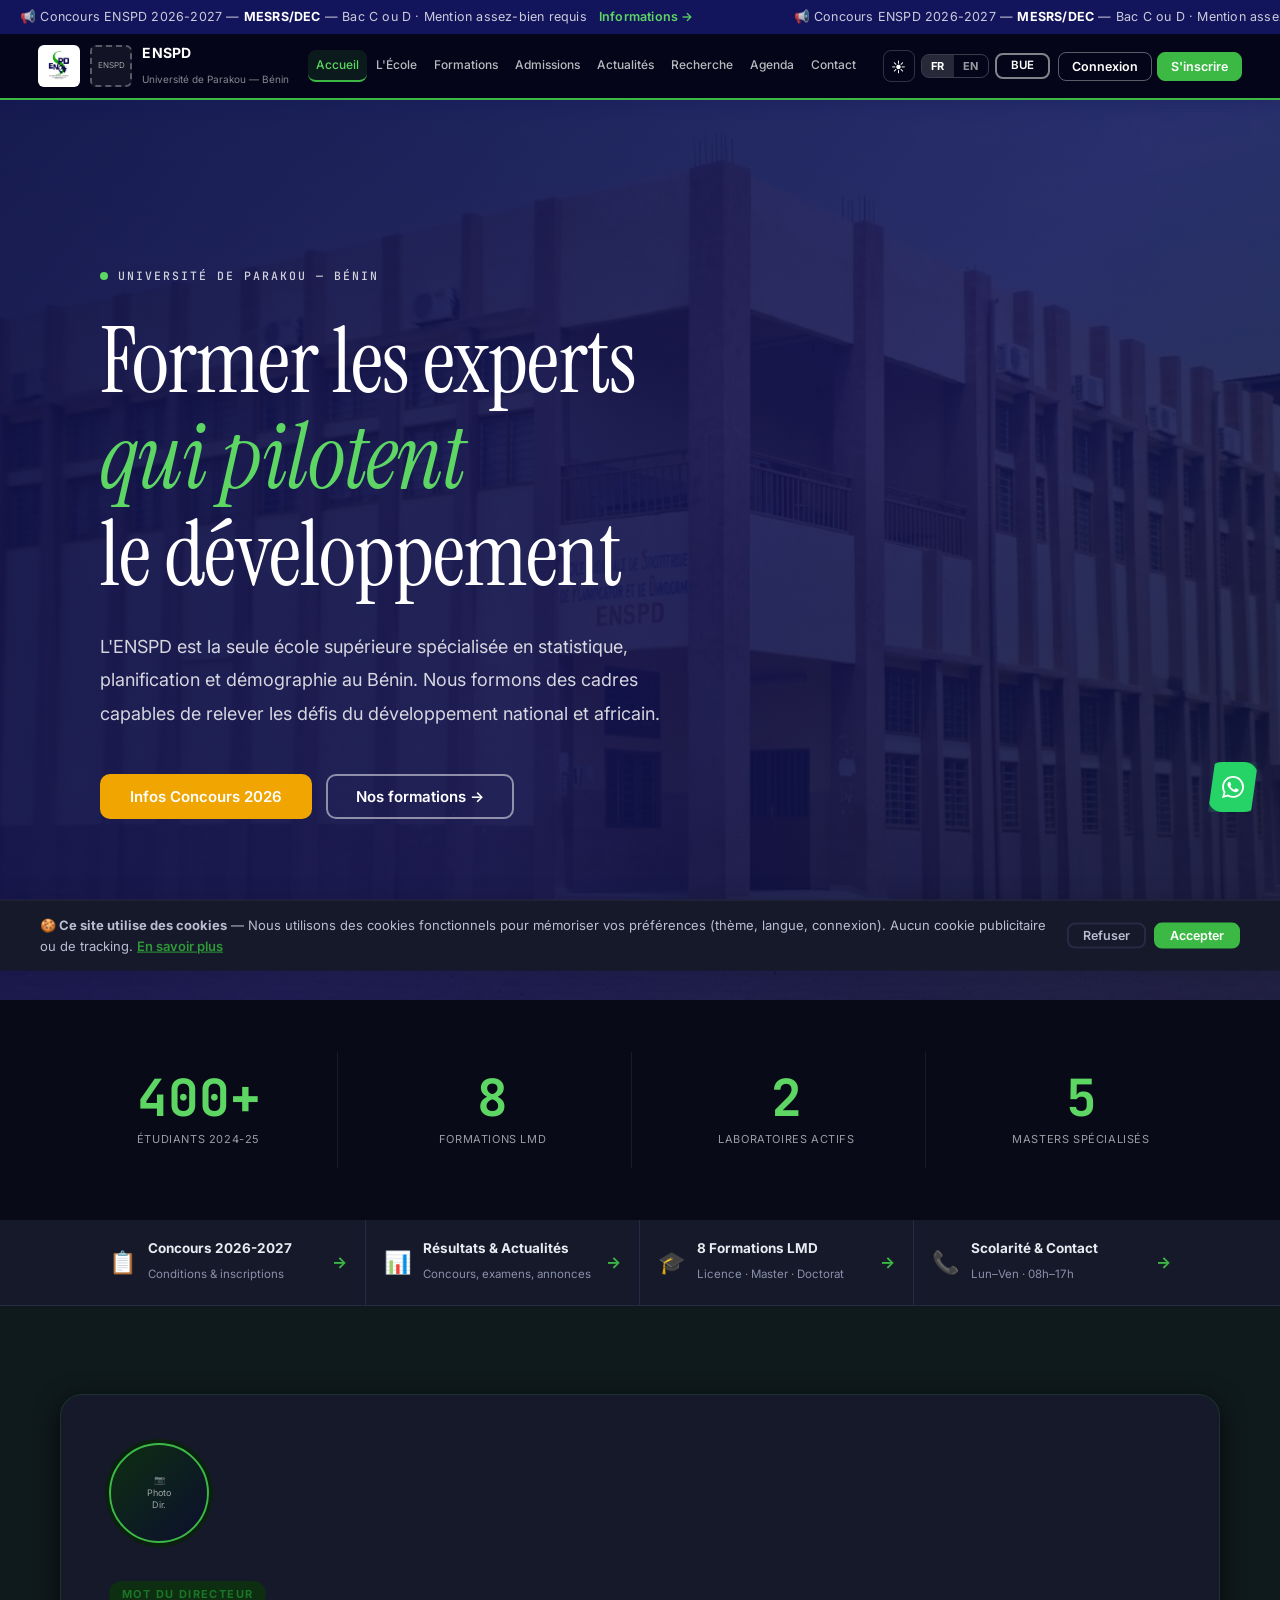
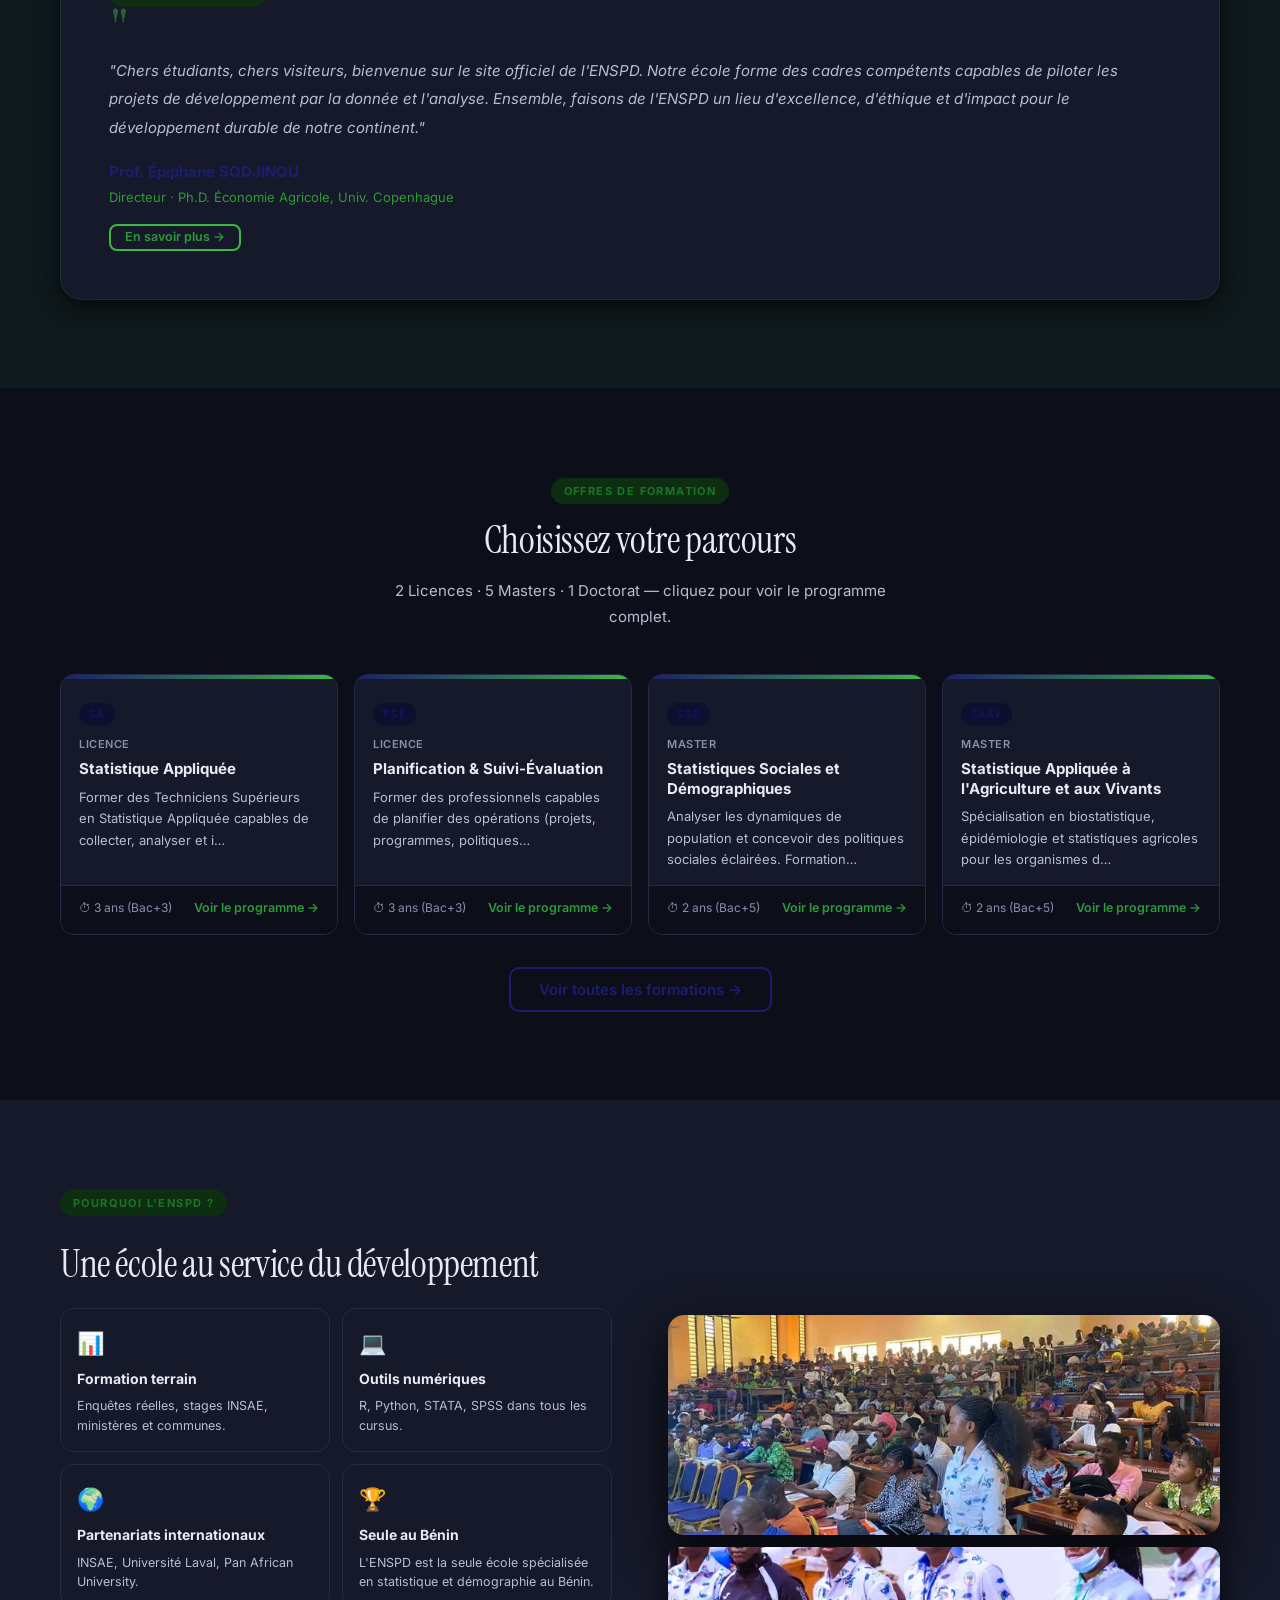
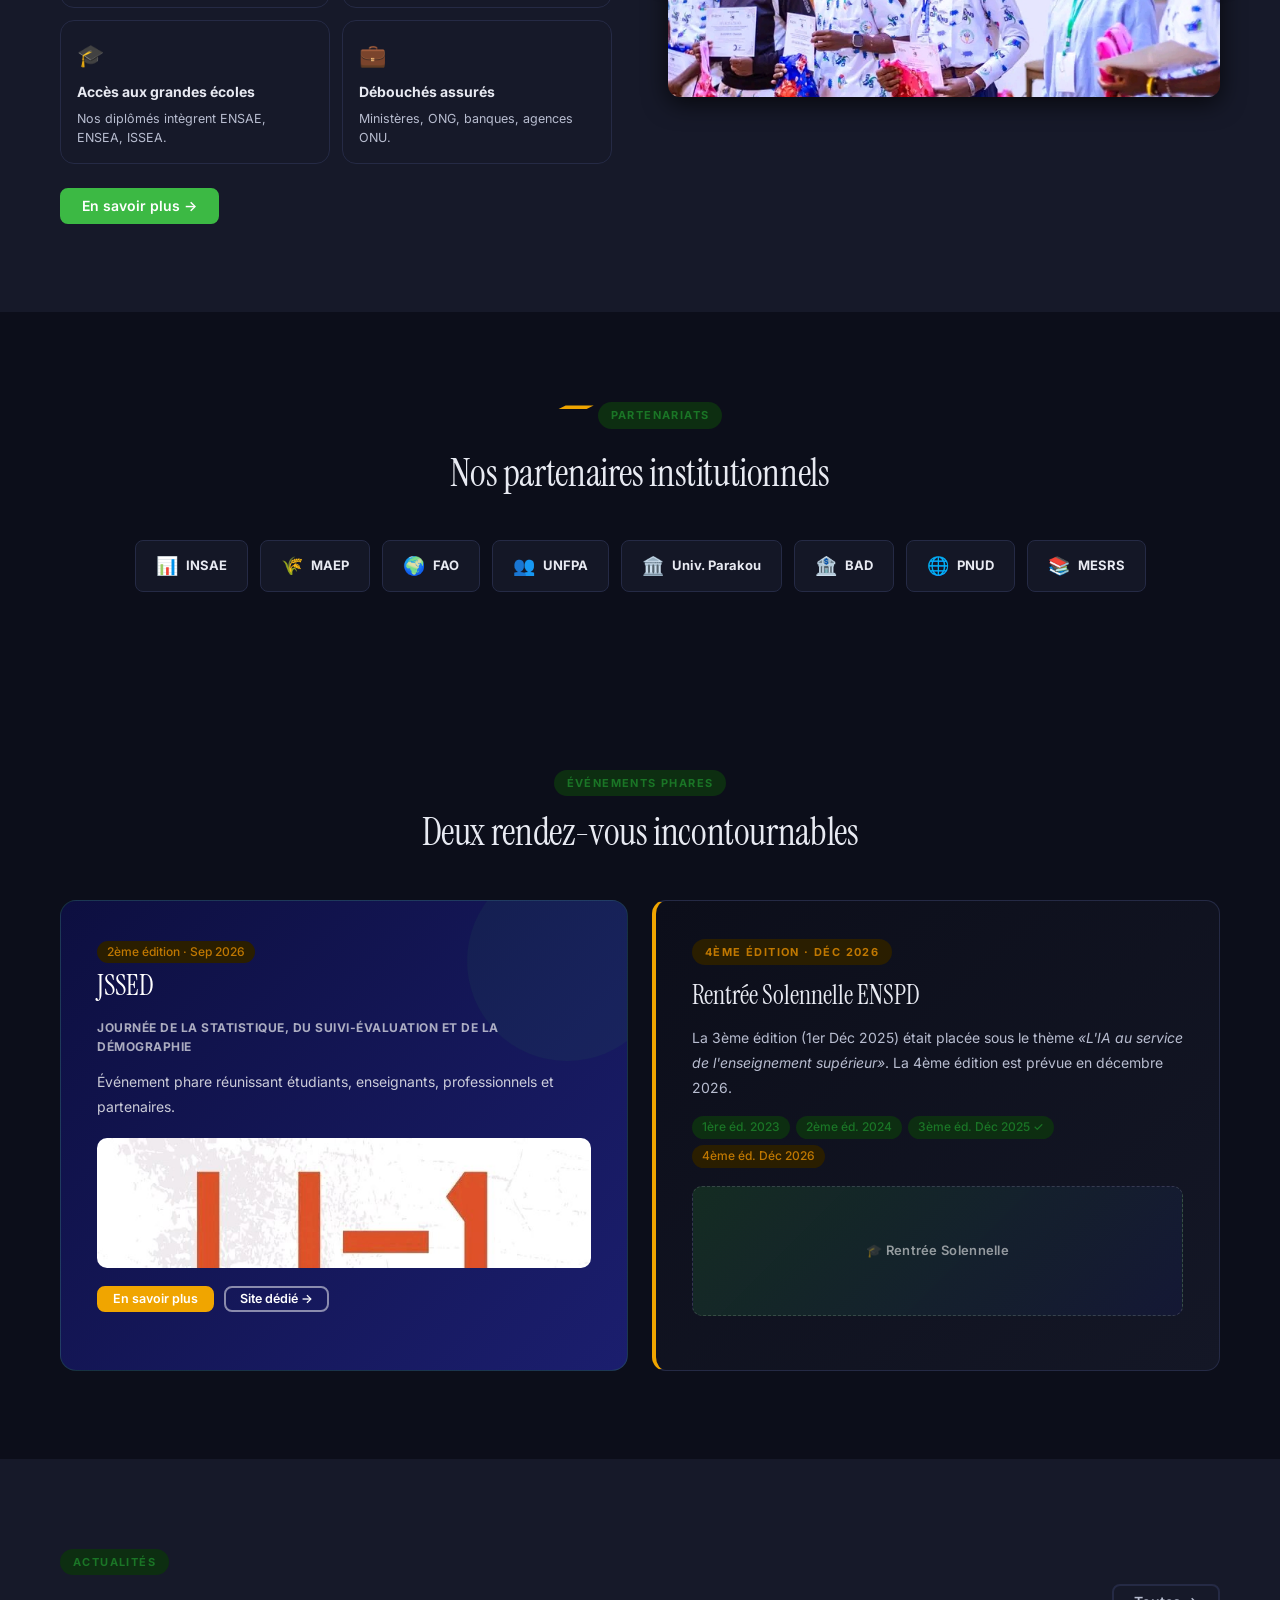
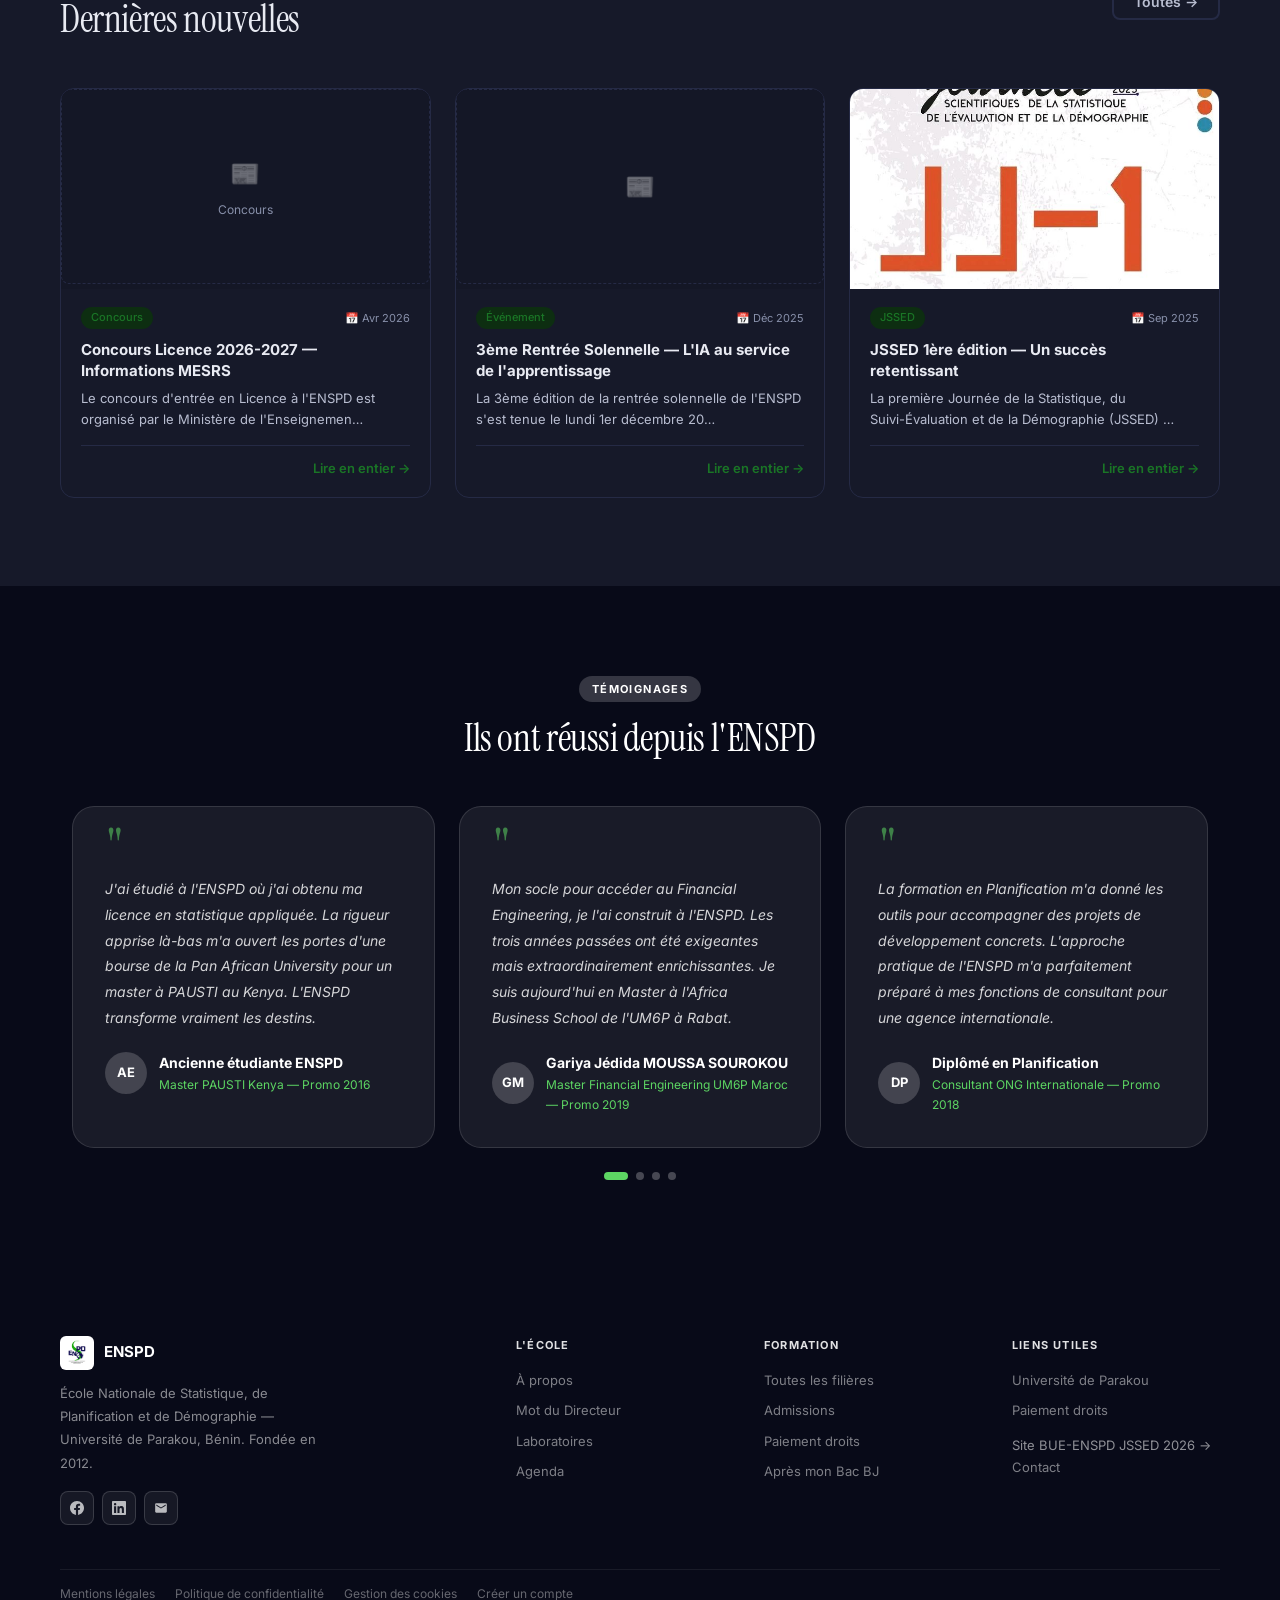
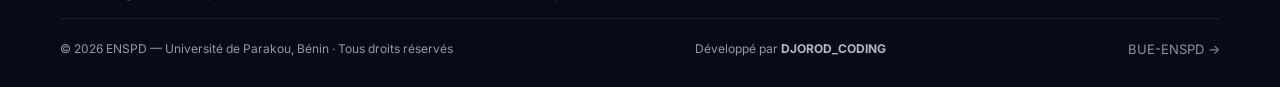
==== index.html @ af39e99d "Initial commit" ====
<!DOCTYPE html>
<html lang="fr" data-theme="dark">
<head>
<meta charset="UTF-8">
<meta name="viewport" content="width=device-width,initial-scale=1.0">
<title>ENSPD — École Nationale de Statistique, de Planification et de Démographie | Université de Parakou</title>
<meta name="description" content="Site officiel de l'ENSPD — Formation en Statistique, Planification et Démographie. Licences, Masters, Doctorat LMD. Université de Parakou, Bénin.">
<meta name="robots" content="index,follow">
<meta name="theme-color" content="#0C0E1A">
<meta name="author" content="ENSPD — Université de Parakou">
<meta name="keywords" content="ENSPD, statistique, planification, démographie, Bénin, Université de Parakou, LMD, concours, master, licence">
<!-- Open Graph -->
<meta property="og:type" content="website">
<meta property="og:site_name" content="ENSPD">
<meta property="og:title" content="ENSPD — École Nationale de Statistique, de Planification et de Démographie">
<meta property="og:description" content="Formations en Statistique, Planification et Démographie. Licences, Masters, Doctorat LMD. Université de Parakou, Bénin.">
<meta property="og:image" content="assets/campus/batimentENSPD.jpeg">
<meta property="og:locale" content="fr_BJ">
<!-- Twitter Card -->
<meta name="twitter:card" content="summary_large_image">
<meta name="twitter:title" content="ENSPD — Université de Parakou">
<meta name="twitter:description" content="École Nationale de Statistique, de Planification et de Démographie. Bénin.">
<meta name="twitter:image" content="assets/campus/batimentENSPD.jpeg">
<!-- Performance: preconnect fonts before stylesheet -->
<link rel="preconnect" href="https://fonts.googleapis.com">
<link rel="preconnect" href="https://fonts.gstatic.com" crossorigin>
<link rel="stylesheet" href="shared.css">
<link rel="icon" type="image/jpeg" href="assets/logos/Logo_ENSPD.jpg">
<link rel="apple-touch-icon" href="assets/logos/Logo_ENSPD.jpg">
</head>
<body>

<!-- Skip navigation for keyboard users -->
<a href="#p-accueil" class="skip-link" data-i18n="skip_link">Aller au contenu principal</a>

<!-- ADMIN BAR (affiché si admin connecté) -->
<div id="admin-bar" class="admin-bar"></div>

<!-- TOP BAR -->
<div class="top-bar">
  <div class="top-bar-scroller">
    <div class="top-bar-content">
      <span data-i18n="topbar_txt">📢 Concours ENSPD 2026-2027 — organisé par le <strong>MESRS/DEC</strong> — Bac C ou D requis</span>
      <a href="#" onclick="nav('admissions');return false" data-i18n="topbar_link">Informations →</a>
    </div>
    <div class="top-bar-content" aria-hidden="true">
      <span data-i18n="topbar_txt">📢 Concours ENSPD 2026-2027 organisé par le <strong>MESRS/DEC</strong> — Bac C ou D requis</span>
      <a href="#" onclick="nav('admissions');return false" tabindex="-1" data-i18n="topbar_link">Informations →</a>
    </div>
  </div>
</div>

<!-- ===== NAVBAR ===== -->
<nav class="nav" id="navbar" role="navigation" aria-label="Navigation principale">
  <a class="nav-brand" href="#" onclick="nav('accueil');return false" aria-label="ENSPD — Accueil">
    <img src="assets/logos/Logo_ENSPD.jpg" alt="Logo ENSPD" class="nav-logo"
         width="36" height="36"
         onerror="this.style.display='none';this.nextSibling.style.display='flex'">
    <div class="nav-logo-ph" hidden><span>ENSPD</span></div>
    <div class="nav-brand-txt">
      <strong>ENSPD</strong>
      <small data-i18n="nav_univ">Université de Parakou — Bénin</small>
    </div>
  </a>

  <div class="nav-links" id="nav-links" role="menubar">
    <a href="#" data-p="accueil" class="act" data-i18n="nav_home" role="menuitem">Accueil</a>
    <a href="#" data-p="ecole" data-i18n="nav_school" role="menuitem">L'École</a>
    <a href="#" data-p="formations" data-i18n="nav_prog" role="menuitem">Formations</a>
    <a href="#" data-p="admissions" data-i18n="nav_adm" role="menuitem">Admissions</a>
    <a href="#" data-p="actualites" data-i18n="nav_news" role="menuitem">Actualités</a>
    <a href="#" data-p="recherche" data-i18n="nav_research" role="menuitem">Recherche</a>
    <a href="#" data-p="evenements" data-i18n="nav_events" role="menuitem">Agenda</a>
    <a href="#" data-p="contact" data-i18n="nav_contact" role="menuitem">Contact</a>
    <div id="nav-mobile-auth" class="nav-mobile-auth"></div>
    <a href="#" data-p="admin" id="nav-admin-link" hidden>⚙️ Admin</a>
  </div>

  <div class="nav-acts">
    <button class="nav-ib" id="dark-btn" onclick="toggleDark()" aria-label="Basculer le thème sombre/clair">☀️</button>
    <div class="lang-selector" role="group" aria-label="Sélection de langue">
      <button class="lang-opt on" id="lang-fr" onclick="setLang('fr')" aria-pressed="true">FR</button>
      <button class="lang-opt" id="lang-en" onclick="setLang('en')" aria-pressed="false">EN</button>
    </div>
    <button class="btn b-sec b-sm" onclick="window.open('bue.html');return false"
            style="font-size:11.5px" aria-label="Ouvrir le site BUE-ENSPD">BUE</button>
  </div>

  <div class="nav-auth" id="nav-auth" aria-live="polite"></div>
  <button class="burger" id="burger" aria-label="Ouvrir le menu" aria-expanded="false" aria-controls="nav-links">
    <span></span><span></span><span></span>
  </button>
</nav>

<!-- ================================================================
     ACCUEIL
================================================================ -->
<div class="page act" id="p-accueil" tabindex="-1">

  <!-- HERO — Photo bâtiment plein écran avec overlay marine -->
  <section class="hero" aria-label="Présentation de l'ENSPD">
    <div class="hero-bg">
      <img src="assets/campus/batimentENSPD.jpeg" alt="Bâtiment principal du Campus ENSPD, Université de Parakou"
           width="1211" height="698"
           loading="eager"
           fetchpriority="high"
           onerror="this.src='assets/campus/batiment_enspd.jpg';this.onerror=function(){this.style.display='none';}">
    </div>
    <div class="hero-in">
      <div class="hero-eyebrow anim">
        <span class="hero-eyebrow-dot" aria-hidden="true"></span>
        <span data-i18n="nav_univ">Université de Parakou — Bénin</span>
      </div>
      <h1 class="hero-title anim d1">
        <span data-i18n="hero_l1">Former les experts</span><br>
        <em class="ht-accent" data-i18n="hero_l2">qui pilotent</em><br>
        <span data-i18n="hero_l3">le développement</span>
      </h1>
      <p class="hero-desc anim d2" data-i18n="hero_desc">L'ENSPD est la seule école supérieure spécialisée en statistique, planification et démographie au Bénin. Nous formons des cadres capables de relever les défis du développement national et africain.</p>
      <div class="hero-ctas anim d3">
        <a href="#" onclick="nav('admissions');return false" class="btn b-or b-lg" data-i18n="btn_adm">Infos Concours 2026</a>
        <a href="#" onclick="nav('formations');return false" class="btn b-sec b-lg" data-i18n="btn_prog">Nos formations →</a>
      </div>
    </div>
  </section>

  <!-- STATS BANDE — countup déclenché par Intersection Observer -->
  <div class="stats-band" id="stats-band" role="region" aria-label="Chiffres clés">
    <div class="stats-in">
      <div class="sbox"><div class="sval" data-count="400" data-s="+">400+</div><div class="slbl" data-i18n="ss1">Étudiants 2025-26</div></div>
      <div class="sbox"><div class="sval" data-count="8"   data-s="">8</div>  <div class="slbl" data-i18n="ss2">Formations LMD</div></div>
      <div class="sbox"><div class="sval" data-count="2"   data-s="">2</div>  <div class="slbl" data-i18n="ss3">Laboratoires actifs</div></div>
      <div class="sbox"><div class="sval" data-count="5"   data-s="">5</div>  <div class="slbl" data-i18n="ss4">Masters spécialisés</div></div>
    </div>
  </div>

  <!-- ACCÈS RAPIDE -->
  <div class="quick-actions-strip">
    <div class="qa-wrap">
      <a href="#" onclick="nav('admissions');return false" class="qa-card">
        <div class="qa-ico">📋</div>
        <div class="qa-body">
          <strong data-i18n="qa_concours">Concours 2026-2027</strong>
          <span data-i18n="qa_concours_s">Conditions &amp; inscriptions</span>
        </div>
        <span class="qa-arr">→</span>
      </a>
      <a href="#" onclick="nav('actualites');return false" class="qa-card">
        <div class="qa-ico">📊</div>
        <div class="qa-body">
          <strong data-i18n="qa_resultats">Résultats &amp; Actualités</strong>
          <span data-i18n="qa_resultats_s">Concours, examens, annonces</span>
        </div>
        <span class="qa-arr">→</span>
      </a>
      <a href="#" onclick="nav('formations');return false" class="qa-card">
        <div class="qa-ico">🎓</div>
        <div class="qa-body">
          <strong data-i18n="qa_formations">8 Formations LMD</strong>
          <span data-i18n="qa_formations_s">Licence · Master · Doctorat</span>
        </div>
        <span class="qa-arr">→</span>
      </a>
      <a href="#" onclick="nav('contact');return false" class="qa-card">
        <div class="qa-ico">📞</div>
        <div class="qa-body">
          <strong data-i18n="qa_contact">Scolarité &amp; Contact</strong>
          <span data-i18n="qa_contact_s">Lun–Ven · 08h–17h</span>
        </div>
        <span class="qa-arr">→</span>
      </a>
    </div>
  </div>

  <!-- MOT DU DIRECTEUR -->
  <section class="sec sec-dir" aria-labelledby="dir-section-h">
    <div class="wrap">
      <div class="dir-box anim">
        <div class="dir-ph" id="dir-avatar" aria-label="Photo du Directeur">
          <span aria-hidden="true">🏛️</span>
        </div>
        <div class="dir-txt">
          <span class="stag mb14" style="display:inline-block" data-i18n="dir_tag">Mot du Directeur</span>
          <span class="dir-q" aria-hidden="true">"</span>
          <blockquote data-i18n="dir_q">"Chers étudiants, chers visiteurs, bienvenue sur le site officiel de l'ENSPD. Notre école forme des cadres compétents capables de piloter les projets de développement par la donnée et l'analyse. Ensemble, faisons de l'ENSPD un lieu d'excellence, d'éthique et d'impact."</blockquote>
          <div class="dir-sign">
            <div class="n" data-i18n="dir_name">Prof. Épiphane SODJINOU</div>
            <div class="r" data-i18n="dir_role">Directeur · Ph.D. Économie Agricole, Univ. Copenhague</div>
          </div>
          <a href="#" onclick="nav('ecole');return false" class="btn b-ovt b-sm mt16" data-i18n="dir_more">En savoir plus →</a>
        </div>
      </div>
    </div>
  </section>

  <!-- FORMATIONS APERÇU -->
  <section class="sec bg-bg" aria-labelledby="prog-h">
    <div class="wrap">
      <div class="sh c">
        <span class="stag" data-i18n="prog_tag">Offres de formation</span>
        <h2 class="sh-h2" id="prog-h" data-i18n="prog_t">Choisissez votre parcours</h2>
        <p class="sh-sub" data-i18n="prog_sub">2 Licences · 5 Masters · 1 Doctorat — Cliquez pour voir le programme.</p>
      </div>
      <div class="form-apercu-grid" id="form-apercu"></div>
      <div class="tc mt32">
        <a href="#" onclick="nav('formations');return false" class="btn b-omn b-lg" data-i18n="prog_all">Voir toutes les formations →</a>
      </div>
    </div>
  </section>

  <!-- POURQUOI L'ENSPD -->
  <section class="sec bg-w" aria-labelledby="why-h">
    <div class="wrap">
      <div class="why-layout">
        <div class="anim al">
          <span class="stag" data-i18n="why_tag">Pourquoi l'ENSPD ?</span>
          <h2 class="sh-h2 mt12" id="why-h" data-i18n="why_t">Une école au service du développement</h2>
          <div class="why-grid-2" id="why-grid"></div>
          <a href="#" onclick="nav('ecole');return false" class="btn b-vt mt24" data-i18n="dir_more">En savoir plus →</a>
        </div>
        <div class="why-imgs anim ar">
          <img src="assets/campus/batiment_enspd.jpg" alt="Bâtiment ENSPD"
               width="560" height="220" loading="lazy"
               class="why-img-main"
               onerror="this.outerHTML='<div class=\'ph why-img-main\'><div class=\'ph-ico\'>📷</div><span class=\'ph-txt\'>Bâtiment ENSPD</span></div>'">
          <img src="assets/campus/photo_groupe.jpg" alt="Étudiants ENSPD"
               width="560" height="150" loading="lazy"
               class="why-img-sub"
               onerror="this.hidden=true">
        </div>
      </div>
    </div>
  </section>

  <!-- PARTENAIRES -->
  <section class="sec bg-bg partners-wall-section" aria-labelledby="part-h">
    <div class="wrap">
      <div class="sh c">
        <div class="para-accent para-accent--or"></div>
        <span class="stag" data-i18n="part_tag">Partenariats</span>
        <h2 class="sh-h2 mt8" id="part-h" data-i18n="part_t">Nos partenaires institutionnels</h2>
      </div>
      <div class="partners-logo-wall" id="partners-logo-wall"></div>
    </div>
  </section>

  <!-- ÉVÉNEMENTS PHARES : JSSED + RENTRÉE SOLENNELLE -->
  <section class="sec bg-bg" aria-labelledby="ev-h">
    <div class="wrap">
      <div class="sh c">
        <span class="stag" data-i18n="ev_tag">Événements phares</span>
        <h2 class="sh-h2" id="ev-h" data-i18n="ev_t">Deux rendez-vous incontournables</h2>
      </div>
      <div class="g2">
        <!-- JSSED -->
        <div class="ev-card ev-card-jssed anim al">
          <div class="ev-card-deco" aria-hidden="true"></div>
          <span class="badge bor ev-badge" data-i18n="jssed_ed">2ème édition · Sep 2026</span>
          <h3 class="ev-card-title">JSSED</h3>
          <p class="ev-card-sub" data-i18n="jssed_full">Journée de la Statistique, du Suivi-Évaluation et de la Démographie</p>
          <p class="ev-card-desc" data-i18n="jssed_desc">Événement phare réunissant étudiants, enseignants, professionnels et partenaires.</p>
          <img src="assets/galerie/bue/jssed_1775853364124.jpg" alt="JSSED — aperçu"
               width="560" height="130" loading="lazy" class="ev-card-img"
               onerror="this.outerHTML='<div class=\'ev-card-img-ph\'><span>📊 JSSED 2025</span></div>'">
          <div class="ev-card-acts">
            <a href="#" onclick="nav('evenements');return false" class="btn b-sm b-or" data-i18n="en_savoir_plus">En savoir plus</a>
            <button class="btn b-sm b-sec" onclick="window.open('jssed.html');return false" data-i18n="btn_dedicated">Site dédié →</button>
          </div>
        </div>
        <!-- RENTRÉE SOLENNELLE -->
        <div class="card ev-card-rentree anim ar">
          <span class="stag or mb14" style="display:inline-block">4ème édition · Déc 2026</span>
          <h3 class="ev-card-title-dark" data-i18n="rentree_t">Rentrée Solennelle ENSPD</h3>
          <p class="ev-card-desc-dark" data-i18n="rentree_desc">La 3ème édition (1er Déc 2025) était placée sous le thème <em>«L'IA au service de l'enseignement supérieur»</em>. La 4ème édition est prévue en décembre 2026.</p>
          <div class="ev-badges">
            <span class="badge bv">1ère éd. 2023</span>
            <span class="badge bv">2ème éd. 2024</span>
            <span class="badge bv">3ème éd. Déc 2025 ✓</span>
            <span class="badge bor">4ème éd. Déc 2026</span>
          </div>
          <img src="assets/galerie/enspd/rentree_1775854492374.jpg" alt="Rentrée solennelle ENSPD"
               width="560" height="130" loading="lazy" class="ev-card-img"
               onerror="this.outerHTML='<div class=\'ev-card-img-ph\'><span>🎓 Rentrée Solennelle</span></div>'">
        </div>
      </div>
    </div>
  </section>

  <!-- ACTUALITÉS -->
  <section class="sec bg-w" aria-labelledby="news-home-h">
    <div class="wrap">
      <div class="sec-head-row">
        <div>
          <span class="stag" data-i18n="news_tag">Actualités</span>
          <h2 class="sh-h2 mt8" id="news-home-h" data-i18n="news_t">Dernières nouvelles</h2>
        </div>
        <a href="#" onclick="nav('actualites');return false" class="btn b-gh" data-i18n="news_all">Toutes →</a>
      </div>
      <div class="g3" id="actus-home"></div>
    </div>
  </section>

  <!-- TÉMOIGNAGES -->
  <section class="sec bg-dk" aria-labelledby="temo-h">
    <div class="wrap">
      <div class="sh c">
        <span class="stag w" data-i18n="temo_tag">Témoignages</span>
        <h2 class="sh-h2 w" id="temo-h" data-i18n="temo_t">Ils ont réussi depuis l'ENSPD</h2>
      </div>
      <div class="temo-wrap">
        <div class="temo-slider" id="temo-slider" role="list"></div>
      </div>
      <div class="temo-dots" id="temo-dots" role="tablist" aria-label="Navigation témoignages"></div>
    </div>
  </section>

</div><!-- /#p-accueil -->

<!-- ================================================================
     L'ÉCOLE
================================================================ -->
<div class="page" id="p-ecole">
  <div class="pg-hero">
    <div class="wi wrap">
      <div class="bc"><span data-i18n="bc_home">Accueil</span> / <span data-i18n="pt_school_bc">L'École</span></div>
      <h1 data-i18n="sch_h1">L'ENSPD en quelques mots</h1>
      <p data-i18n="sch_h_sub">Établissement public de formation, de recherche et d'appui au développement.</p>
    </div>
  </div>
  <section class="sec bg-w">
    <div class="wrap">
      <div class="g2-loose mb56">
        <div class="anim al">
          <span class="stag mb14" style="display:inline-block" data-i18n="sch_hist">Historique</span>
          <h2 class="sh-h2 mt4" data-i18n="sch_hist_t">Une réponse au besoin de développement</h2>
          <div class="timeline-vt">
            <div class="tl-item">
              <div class="tl-date" data-i18n="hist_2012_lbl">Juin 2012</div>
              <p class="tl-desc" data-i18n="hist_2012_d">Création par arrêté ministériel n°256/MESRS — Campus Tchaourou, sous le parrainage du Pr. François Adébayo Abiola.</p>
            </div>
            <div class="tl-item">
              <div class="tl-date" data-i18n="hist_2014_lbl">Décembre 2014</div>
              <p class="tl-desc" data-i18n="hist_2014_d">Création du LaReSPD par arrêté rectoral N°2335-2014/R-UP/VR-AARU.</p>
            </div>
            <div class="tl-item">
              <div class="tl-date" data-i18n="hist_2016_lbl">Novembre 2016</div>
              <p class="tl-desc" data-i18n="hist_2016_d">Délocalisation vers le campus principal de l'Université de Parakou.</p>
            </div>
            <div class="tl-item">
              <div class="tl-date"><span data-i18n="hist_today_lbl">2016 — Aujourd'hui</span></div>
              <p class="tl-desc" data-i18n="hist_today_d">Création ODeSPoL, ouverture des Masters, rayonnement sous-régional croissant.</p>
            </div>
          </div>
        </div>
        <div class="anim ar col-stack">
          <div class="card cp card-vt">
            <span class="stag mb10" style="display:inline-block" data-i18n="sch_mission">Mission</span>
            <p class="card-p" data-i18n="sch_mission_d">Établissement Public d'Enseignement, de Formation, de Recherche et d'appui au développement. L'une des 9 UFR de l'Université de Parakou. Deux Départements. 4 personnels ATS.</p>
          </div>
          <div class="card cp card-mn">
            <span class="stag mn mb10" style="display:inline-block" data-i18n="sch_vision">Vision</span>
            <p class="card-p" data-i18n="sch_vision_d">Devenir une école de référence nationale et sous-régionale en statistique, démographie et planification du développement.</p>
          </div>
          <div class="sch-stats-mini">
            <div class="tc"><div class="sch-stat-n" style="color:var(--vt-m)">237</div><div class="sch-stat-l" data-i18n="sch_boys">Garçons 2024-25</div></div>
            <div class="tc"><div class="sch-stat-n" style="color:var(--mn)">69</div><div class="sch-stat-l" data-i18n="sch_girls">Filles 2024-25</div></div>
          </div>
        </div>
      </div>
      <!-- Mot du directeur complet -->
      <div class="dir-box anim mb32">
        <div class="dir-ph" aria-label="Photo du Directeur">
          <span aria-hidden="true">🏛️</span>
        </div>
        <div class="dir-txt">
          <span class="stag mb14" style="display:inline-block" data-i18n="dir_tag">Mot du Directeur</span>
          <span class="dir-q" aria-hidden="true">"</span>
          <blockquote data-i18n="dir_quote_long">"C'est avec une vive satisfaction que je vous présente l'ENSPD. Conçue pour accompagner chaque étudiant dans son parcours académique, l'ENSPD a pour mission de former des cadres compétents en statistique, planification, suivi-évaluation et démographie. Notre engagement : la rigueur, l'intégrité intellectuelle et la solidarité entre pairs. Ensemble, faisons de l'ENSPD un lieu d'excellence et d'impact pour le développement durable de notre pays."</blockquote>
          <div class="dir-sign">
            <div class="n" data-i18n="dir_name">Prof. Épiphane SODJINOU</div>
            <div class="r" data-i18n="dir_role_long">Directeur de l'ENSPD · Maître de Conférences · Ph.D. Économie Agricole, Université de Copenhague</div>
          </div>
        </div>
      </div>
    </div>
  </section>
  <!-- Administration -->
  <section class="sec bg-bg" aria-labelledby="org-h">
    <div class="wrap">
      <div class="sh c mb32">
        <span class="stag" data-i18n="sch_org">Organisation</span>
        <h2 class="sh-h2" id="org-h" data-i18n="sch_org_t">Administration &amp; Services</h2>
        <p class="sh-sub" data-i18n="sch_org_sub">Structure organisée autour de la Direction et de 4 services opérationnels.</p>
      </div>
      <div class="adm-dir-wrap" id="adm-dir"></div>
      <div class="org-conn" aria-hidden="true"></div>
      <div class="adm-grid" id="adm-svcs"></div>
    </div>
  </section>
</div>

<!-- ================================================================
     FORMATIONS
================================================================ -->
<div class="page" id="p-formations">
  <div class="pg-hero">
    <div class="wi wrap">
      <div class="bc"><span data-i18n="bc_home">Accueil</span> / <span data-i18n="pt_form_bc">Formations</span></div>
      <h1 data-i18n="prog_h1">Offres de formation</h1>
      <p data-i18n="prog_h_sub">Système LMD — 8 formations. Cliquez pour voir le programme complet.</p>
    </div>
  </div>
  <section class="sec bg-bg">
    <div class="wrap">
      <div class="alert a-mn mb24" role="note">
        <span aria-hidden="true">📖</span>
        <div data-i18n="prog_lmd"><strong>Système LMD</strong> — 1 crédit = 20-25h · Licence = 6 semestres = 180 crédits · Master = 4 semestres = 120 crédits · Doctorat = 6 semestres = 180 crédits · Validation UE : note ≥ 12/20</div>
      </div>
      <div class="filter-bar" role="group" aria-label="Filtrer les formations">
        <button class="btn b-vt b-sm ff" onclick="filterFil('tout',this)" data-i18n="prog_filt_all">Tout (8)</button>
        <button class="btn b-gh b-sm ff" onclick="filterFil('Licence',this)" data-i18n="prog_filt_lic">Licence (2)</button>
        <button class="btn b-gh b-sm ff" onclick="filterFil('Master',this)" data-i18n="prog_filt_mas">Master (5)</button>
        <button class="btn b-gh b-sm ff" onclick="filterFil('Doctorat',this)" data-i18n="prog_filt_doc">Doctorat (1)</button>
      </div>
      <div class="ga" id="fil-list"></div>
    </div>
  </section>
  <section class="sec-s bg-w" aria-labelledby="deb-h">
    <div class="wrap">
      <div class="sh c mb24">
        <span class="stag" data-i18n="deb_tag">Débouchés</span>
        <h2 class="sh-h2" id="deb-h" data-i18n="deb_t">Où travaillent nos diplômés ?</h2>
      </div>
      <div class="debouches-grid" id="debouches-grid"></div>
    </div>
  </section>
</div>

<!-- ================================================================
     ADMISSIONS
================================================================ -->
<div class="page" id="p-admissions">
  <div class="pg-hero pg-hero-mn">
    <div class="wi wrap">
      <div class="bc"><span data-i18n="bc_home">Accueil</span> / <span data-i18n="pt_adm_bc">Admissions</span></div>
      <h1 data-i18n="adm_h1">Intégrer l'ENSPD</h1>
      <p data-i18n="adm_sub">Conditions d'entrée, paiement et documents officiels.</p>
    </div>
  </div>
  <section class="sec bg-w">
    <div class="wrap">
      <div class="alert a-mn mb32" role="note">
        <span style="font-size:20px" aria-hidden="true">ℹ</span>
        <div>
          <strong style="display:block;margin-bottom:4px" data-i18n="adm_alert_t">Le concours est organisé par le MESRS</strong>
          <span data-i18n="adm_alert_d">L'admission à l'ENSPD se fait par concours organisé par le <strong>Ministère de l'Enseignement Supérieur (MESRS)</strong> via la Direction des Examens et Concours (DEC). Inscriptions sur <strong>apresmonbac.bj</strong>. L'ENSPD ne gère pas directement les inscriptions.</span>
        </div>
      </div>
      <h2 class="sh-h2 mb24" data-i18n="adm_cond">Conditions d'accès</h2>
      <div class="g2 mb48" id="cond-list"></div>
      <h2 class="sh-h2 mb8" data-i18n="adm_pay">Paiement des droits universitaires</h2>
      <p class="f14 c2 mb24" data-i18n="adm_pay_sub">Les droits se paient via la plateforme officielle du Trésor Public du Bénin.</p>
      <div class="alert a-vt mb24" role="note">
        <span aria-hidden="true">🏦</span>
        <div data-i18n="adm_pay_info">Plateforme : <strong>paiement.tresorbenin.bj</strong> · Compte ENSPD : <strong>01001 000001048692 20</strong> (BJ66 0010 0100 0001 0486 9220) · MTN / Moov / Carte bancaire</div>
      </div>
      <div class="g4 mb48" id="steps-list"></div>
      <h2 class="sh-h2 mb8" data-i18n="res_docs">Demandes de documents officiels</h2>
      <p class="f14 c2 mb24" data-i18n="res_docs_sub">Toute demande est adressée manuscritement au Directeur, accompagnée des pièces requises.</p>
      <div id="docs-list"></div>

      <!-- FAQ ADMISSIONS -->
      <div class="faq-wrap mt48" id="faq-admissions-wrap">
        <div class="sh c mb28">
          <div class="para-accent para-accent--mn"></div>
          <span class="stag" data-i18n="faq_tag">FAQ</span>
          <h2 class="sh-h2 mt8" data-i18n="faq_t">Questions fréquentes</h2>
        </div>
        <div class="faq-list" id="faq-list" role="list"></div>
      </div>
    </div>
  </section>
</div>

<!-- ================================================================
     RECHERCHE
================================================================ -->
<div class="page" id="p-recherche">
  <div class="pg-hero pg-hero-vt">
    <div class="wi wrap">
      <div class="bc"><span data-i18n="bc_home">Accueil</span> / <span data-i18n="pt_rec_bc">Recherche</span></div>
      <h1 data-i18n="rec_h1">Recherche &amp; Laboratoires</h1>
      <p data-i18n="rec_sub">Deux laboratoires actifs au service du développement local.</p>
    </div>
  </div>
  <section class="sec bg-w">
    <div class="wrap">
      <div class="g2 mb48" id="labos-list"></div>
      <div class="partners-box" aria-label="Partenariats de recherche">
        <h3 class="partners-title" data-i18n="rec_partners">Partenariats de recherche</h3>
        <div class="partners-tags" id="partners-list"></div>
      </div>

      <!-- PUBLICATIONS -->
      <div class="mt48">
        <div class="sh c mb24">
          <div class="para-accent"></div>
          <span class="stag" data-i18n="pub_tag">Publications</span>
          <h2 class="sh-h2 mt8" data-i18n="pub_t">Travaux scientifiques récents</h2>
        </div>
        <div class="pub-list" id="pub-list"></div>
      </div>
    </div>
  </section>
</div>

<!-- ================================================================
     ACTUALITÉS
================================================================ -->
<div class="page" id="p-actualites">
  <div class="pg-hero pg-hero-deep">
    <div class="wi wrap">
      <div class="bc"><span data-i18n="bc_home">Accueil</span> / <span data-i18n="pt_news_bc">Actualités</span></div>
      <h1 data-i18n="news_h1">Actualités ENSPD</h1>
      <p data-i18n="news_sub">Concours, soutenances, partenariats et événements.</p>
    </div>
  </div>
  <section class="sec bg-bg">
    <div class="wrap">
      <div class="filter-bar" role="group" aria-label="Filtrer les actualités">
        <button class="btn b-vt b-sm af" onclick="filterActus('',this)" data-i18n="nf_all">Tout</button>
        <button class="btn b-gh b-sm af" onclick="filterActus('Concours',this)" data-i18n="nf_concours">Concours</button>
        <button class="btn b-gh b-sm af" onclick="filterActus('Événement',this)" data-i18n="nf_event">Événements</button>
        <button class="btn b-gh b-sm af" onclick="filterActus('JSSED',this)" data-i18n="nf_jssed">JSSED</button>
        <button class="btn b-gh b-sm af" onclick="filterActus('Partenariat',this)" data-i18n="nf_part">Partenariats</button>
        <button class="btn b-gh b-sm af" onclick="filterActus('Recherche',this)" data-i18n="nf_research">Recherche</button>
        <button class="btn b-gh b-sm af" onclick="filterActus('Innovation',this)" data-i18n="nf_innov">Innovation</button>
      </div>
      <div class="g3" id="actus-list"></div>
    </div>
  </section>
</div>

<!-- ================================================================
     ÉVÉNEMENTS
================================================================ -->
<div class="page" id="p-evenements">
  <div class="pg-hero">
    <div class="wi wrap">
      <div class="bc"><span data-i18n="bc_home">Accueil</span> / <span data-i18n="pt_agd_bc">Agenda</span></div>
      <h1 data-i18n="events_h1">Agenda ENSPD</h1>
      <p data-i18n="events_sub">JSSED, Rentrée solennelle, Portes Ouvertes.</p>
    </div>
  </div>
  <section class="sec bg-bg">
    <div class="wrap">
      <div class="sec-head-row mb28">
        <h2 class="page-h2" data-i18n="events_next">Prochains événements</h2>
        <button class="btn b-vt b-sm" id="btn-add-ev" hidden onclick="openPubEvModal()">+ Ajouter un événement</button>
      </div>
      <div id="events-list"></div>
    </div>
  </section>
</div>

<!-- ================================================================
     CONTACT
================================================================ -->
<div class="page" id="p-contact">
  <div class="pg-hero">
    <div class="wi wrap">
      <div class="bc"><span data-i18n="bc_home">Accueil</span> / <span data-i18n="pt_ctc_bc">Contact</span></div>
      <h1 data-i18n="contact_h1">Contactez l'ENSPD</h1>
      <p data-i18n="contact_sub">Notre équipe répond sous 48h ouvrables.</p>
    </div>
  </div>
  <section class="sec bg-w">
    <div class="wrap">
      <div class="g2-loose">
        <div class="anim al">
          <h2 class="page-h2 mb24" data-i18n="form_title">Envoyer un message</h2>
          <form onsubmit="envoyerContact(event)" id="contact-form" novalidate>
            <div class="fg">
              <label for="c-nom" data-i18n="form_name">Nom complet *</label>
              <input id="c-nom" type="text" class="fi" placeholder="Votre nom et prénoms" data-i18n-ph="form_name_ph" required autocomplete="name">
            </div>
            <div class="fg">
              <label for="c-email" data-i18n="form_email">Email *</label>
              <input id="c-email" type="email" class="fi" placeholder="votre@email.com" data-i18n-ph="form_email_ph" required autocomplete="email">
            </div>
            <div class="fg">
              <label for="c-subject" data-i18n="form_subject">Objet</label>
              <select id="c-subject" class="fs">
                <option>Renseignements sur les formations</option>
                <option>Informations concours (MESRS)</option>
                <option>Partenariat institutionnel</option>
                <option>Stage ou emploi</option>
                <option>Autre</option>
              </select>
            </div>
            <div class="fg">
              <label for="c-msg" data-i18n="form_msg">Message *</label>
              <textarea id="c-msg" class="ft" placeholder="Votre message…" data-i18n-ph="form_msg_ph" required></textarea>
            </div>
            <button type="submit" class="btn b-vt b-lg btn-full" data-i18n="btn_send">Envoyer le message</button>
          </form>
        </div>
        <div class="anim ar col-stack-sm">
          <h2 class="page-h2" data-i18n="info_title">Informations pratiques</h2>
          <div class="card cp info-card-row">
            <div class="info-ico" aria-hidden="true">📍</div>
            <div class="info-txt"><strong data-i18n="info_addr">Adresse</strong><p data-i18n="info_addr_v">Campus de Logbessou<br>Université de Parakou, Bénin</p></div>
          </div>
          <div class="card cp info-card-row">
            <div class="info-ico" aria-hidden="true">📧</div>
            <div class="info-txt"><strong data-i18n="info_email">Email</strong><a href="mailto:contact@enspd-up.bj">contact@enspd-up.bj</a></div>
          </div>
          <div class="card cp info-card-row">
            <div class="info-ico" aria-hidden="true">🌐</div>
            <div class="info-txt"><strong data-i18n="info_up">Université de Parakou</strong><a href="http://www.univ-parakou.bj" target="_blank" rel="noopener noreferrer">www.univ-parakou.bj</a></div>
          </div>
          <div class="card cp card-vt">
            <strong class="info-hours-lbl" data-i18n="info_hours">Horaires</strong>
            <p class="info-hours-p" data-i18n="info_hours_v">Lun–Ven : 08h00–17h00<br>Scolarité : 08h–12h / 15h–17h<br>Fermé weekends &amp; jours fériés</p>
          </div>
          <button class="btn b-mn b-lg tc" onclick="window.open('bue.html');return false" data-i18n="btn_visit_bue">Visiter le site BUE →</button>
        </div>
      </div>
    </div>
  </section>
</div>

<!-- ================================================================
     ADMIN (contenu injecté par JS)
================================================================ -->
<div class="page" id="p-admin" role="region" aria-label="Tableau de bord administrateur"></div>

<!-- ================================================================
     MENTIONS LÉGALES
================================================================ -->
<div class="page" id="p-legal">
  <div class="pg-hero" style="background:linear-gradient(135deg,#1a1a2e,#16213e)">
    <div class="wi wrap">
      <div class="bc"><span data-i18n="bc_home">Accueil</span> / <span data-i18n="pt_legal_bc">Mentions légales</span></div>
      <h1 data-i18n="legal_h1">Mentions légales &amp; Confidentialité</h1>
      <p data-i18n="legal_sub">Informations légales, politique de confidentialité et gestion des cookies.</p>
    </div>
  </div>
  <section class="sec bg-w">
    <div class="wrap" style="max-width:800px">
      <div class="legal-content" id="legal-content"></div>
    </div>
  </section>
</div>

<!-- ================================================================
     FOOTER
================================================================ -->
<footer class="footer" role="contentinfo">
  <div class="footer-g">
    <div class="footer-brand">
      <div style="display:flex;align-items:center;gap:10px;margin-bottom:12px">
        <img src="assets/logos/Logo_ENSPD.jpg" alt="Logo ENSPD"
             width="34" height="34"
             style="border-radius:6px;background:#fff;padding:2px"
             loading="lazy"
             onerror="this.hidden=true">
        <div style="color:#fff;font-weight:700;font-size:15px">ENSPD</div>
      </div>
      <p data-i18n="foot_desc">École Nationale de Statistique, de Planification et de Démographie — Université de Parakou, Bénin. Fondée en 2012.</p>
      <div class="social-links" aria-label="Réseaux sociaux">
        <a class="social-btn fb" href="https://www.facebook.com/ENSPD.UP.Officiel"
           target="_blank" rel="noopener noreferrer" title="Facebook ENSPD" aria-label="ENSPD sur Facebook">
          <svg width="14" height="14" viewBox="0 0 24 24" fill="currentColor" aria-hidden="true"><path d="M24 12.073c0-6.627-5.373-12-12-12s-12 5.373-12 12c0 5.99 4.388 10.954 10.125 11.854v-8.385H7.078v-3.47h3.047V9.43c0-3.007 1.792-4.669 4.533-4.669 1.312 0 2.686.235 2.686.235v2.953H15.83c-1.491 0-1.956.925-1.956 1.874v2.25h3.328l-.532 3.47h-2.796v8.385C19.612 23.027 24 18.062 24 12.073z"/></svg>
        </a>
        <a class="social-btn li" href="https://www.linkedin.com/school/enspd-universite-parakou"
           target="_blank" rel="noopener noreferrer" title="LinkedIn ENSPD" aria-label="ENSPD sur LinkedIn">
          <svg width="14" height="14" viewBox="0 0 24 24" fill="currentColor" aria-hidden="true"><path d="M20.447 20.452h-3.554v-5.569c0-1.328-.027-3.037-1.852-3.037-1.853 0-2.136 1.445-2.136 2.939v5.667H9.351V9h3.414v1.561h.046c.477-.9 1.637-1.85 3.37-1.85 3.601 0 4.267 2.37 4.267 5.455v6.286zM5.337 7.433a2.062 2.062 0 01-2.063-2.065 2.064 2.064 0 112.063 2.065zm1.782 13.019H3.555V9h3.564v11.452zM22.225 0H1.771C.792 0 0 .774 0 1.729v20.542C0 23.227.792 24 1.771 24h20.451C23.2 24 24 23.227 24 22.271V1.729C24 .774 23.2 0 22.222 0h.003z"/></svg>
        </a>
        <a class="social-btn em" href="mailto:contact@enspd-up.bj" title="Email ENSPD" aria-label="Contacter l'ENSPD par email">
          <svg width="14" height="14" viewBox="0 0 24 24" fill="currentColor" aria-hidden="true"><path d="M20 4H4c-1.1 0-2 .9-2 2v12c0 1.1.9 2 2 2h16c1.1 0 2-.9 2-2V6c0-1.1-.9-2-2-2zm0 4l-8 5-8-5V6l8 5 8-5v2z"/></svg>
        </a>
      </div>
    </div>
    <div class="fc-col">
      <h4 data-i18n="foot_h_school">L'École</h4>
      <a href="#" data-p="ecole" data-i18n="foot_about">À propos</a>
      <a href="#" data-p="ecole" data-i18n="foot_dir">Mot du Directeur</a>
      <a href="#" data-p="recherche" data-i18n="foot_labs">Laboratoires</a>
      <a href="#" data-p="evenements" data-i18n="foot_agenda">Agenda</a>
    </div>
    <div class="fc-col">
      <h4 data-i18n="foot_h_form">Formation</h4>
      <a href="#" data-p="formations" data-i18n="foot_all_fil">Toutes les filières</a>
      <a href="#" data-p="admissions" data-i18n="nav_adm">Admissions</a>
      <a href="#" data-p="admissions" data-i18n="foot_pay">Paiement droits</a>
      <a href="https://www.apresmonbac.bj" target="_blank" rel="noopener noreferrer" data-i18n="foot_apresbac">Après mon Bac BJ</a>
    </div>
    <div class="fc-col">
      <h4 data-i18n="foot_h_links">Liens utiles</h4>
      <a href="http://www.univ-parakou.bj" target="_blank" rel="noopener noreferrer" data-i18n="info_up">Université de Parakou</a>
      <a href="https://paiement.tresorbenin.bj" target="_blank" rel="noopener noreferrer" data-i18n="foot_pay">Paiement droits</a>
      <button class="footer-link-btn" onclick="window.open('bue.html');return false">Site BUE-ENSPD</button>
      <button class="footer-link-btn" onclick="window.open('jssed.html');return false">JSSED 2026 →</button>
      <a href="#" data-p="contact" data-i18n="nav_contact">Contact</a>
    </div>
  </div>
  <div class="footer-legal">
    <a href="#" onclick="nav('legal');return false" data-i18n="foot_legal">Mentions légales</a>
    <a href="#" onclick="nav('legal');return false" data-i18n="foot_priv">Politique de confidentialité</a>
    <a href="#" onclick="nav('legal');return false" data-i18n="foot_cookies">Gestion des cookies</a>
    <a href="#" onclick="openAuthModal('register')" data-i18n="foot_create">Créer un compte</a>
  </div>
  <div class="footer-b">
    <span data-i18n="foot_copy">© 2026 ENSPD — Université de Parakou, Bénin · Tous droits réservés</span>
    <span class="footer-credit">Développé par <span>DJOROD_CODING</span></span>
    <button class="footer-link-btn" onclick="window.open('bue.html');return false">BUE-ENSPD →</button>
  </div>
</footer>

<!-- ================================================================
     LIGHTBOX
================================================================ -->
<div id="lightbox" class="lightbox" role="dialog" aria-modal="true" aria-label="Visionneuse d'images">
  <div class="lb-inner">
    <button class="lb-close" onclick="closeLB()" aria-label="Fermer">✕</button>
    <button class="lb-nav lb-prev" onclick="lbNav(-1)" aria-label="Image précédente">‹</button>
    <button class="lb-nav lb-next" onclick="lbNav(1)" aria-label="Image suivante">›</button>
    <img id="lb-img" class="lb-img" src="" alt="">
    <div class="lb-caption" id="lb-caption"></div>
    <div style="display:flex;align-items:center;gap:10px;justify-content:center;margin-top:12px">
      <a id="lb-dl" href="#" download class="btn b-vt b-sm">⬇ Télécharger</a>
      <span id="lb-cnt" style="color:rgba(255,255,255,.5);font-size:12px" aria-live="polite"></span>
    </div>
  </div>
</div>

<!-- ================================================================
     MODAL PRINCIPAL
================================================================ -->
<div id="modal" class="modal-overlay" role="dialog" aria-modal="true">
  <div class="modal-box" id="modal-box">
    <div class="modal-head">
      <h2 id="m-titre"></h2>
      <button class="modal-close" onclick="closeModal()" aria-label="Fermer">✕</button>
    </div>
    <div class="modal-body" id="m-body"></div>
  </div>
</div>

<!-- TOASTS -->
<div id="toasts" class="toasts" role="status" aria-live="polite" aria-atomic="false"></div>

<!-- BACK TO TOP -->
<button id="btt" data-i18n-title="btt_title" title="Retour en haut" aria-label="Retour en haut de page">↑</button>

<!-- ================================================================
     COOKIE CONSENT BANNER
================================================================ -->
<div id="cookie-banner" class="cookie-banner" role="region" aria-label="Consentement aux cookies">
  <p>
    <strong data-i18n="cookie_t">🍪 Ce site utilise des cookies</strong><span data-i18n="cookie_d"> — Nous utilisons des cookies fonctionnels pour mémoriser vos préférences (thème, langue, connexion). Aucun cookie publicitaire ou de tracking.</span>
    <a href="#" onclick="nav('legal');closeCookie();return false" data-i18n="cookie_more">En savoir plus</a>
  </p>
  <div class="cookie-btns">
    <button class="btn b-gh b-sm" onclick="rejectCookies()" data-i18n="cookie_reject">Refuser</button>
    <button class="btn b-vt b-sm" onclick="acceptCookies()" data-i18n="cookie_accept">Accepter</button>
  </div>
</div>

<!-- ================================================================
     WELCOME MODAL — Première visite
================================================================ -->
<div id="welcome-overlay" class="welcome-overlay" role="dialog" aria-modal="true" aria-labelledby="wel-title">
  <div class="welcome-box">
    <img src="assets/logos/Logo_ENSPD.jpg" alt="Logo ENSPD" class="welcome-logo"
         width="80" height="80"
         onerror="this.hidden=true">
    <h2 id="wel-title" data-i18n="wel_t">Bienvenue sur le site officiel de l'ENSPD</h2>
    <p data-i18n="wel_sub">École Nationale de Statistique, de Planification et de Démographie — Université de Parakou, Bénin</p>
    <div class="welcome-choices">
      <button class="wc-btn" onclick="chooseVisitor()">
        <div class="ico" aria-hidden="true">👀</div>
        <strong data-i18n="wel_visitor">Visiteur</strong>
        <span data-i18n="wel_visitor_d">Parcourir librement le site</span>
      </button>
      <button class="wc-btn" onclick="openAuthModal('register');closeWelcome()">
        <div class="ico" aria-hidden="true">🎓</div>
        <strong data-i18n="wel_create">Créer un compte</strong>
        <span data-i18n="wel_create_d">Étudiant, enseignant, partenaire</span>
      </button>
    </div>
    <button class="welcome-skip" onclick="chooseVisitor()" data-i18n="wel_skip">Continuer sans compte →</button>
  </div>
</div>

<!-- WHATSAPP FLOAT -->
<a href="https://wa.me/22997000000" target="_blank" rel="noopener noreferrer"
   class="wa-float" aria-label="Contacter l'ENSPD sur WhatsApp">
  <svg width="22" height="22" viewBox="0 0 24 24" fill="currentColor" aria-hidden="true">
    <path d="M17.472 14.382c-.297-.149-1.758-.867-2.03-.967-.273-.099-.471-.148-.67.15-.197.297-.767.966-.94 1.164-.173.199-.347.223-.644.075-.297-.15-1.255-.463-2.39-1.475-.883-.788-1.48-1.761-1.653-2.059-.173-.297-.018-.458.13-.606.134-.133.298-.347.446-.52.149-.174.198-.298.298-.497.099-.198.05-.371-.025-.52-.075-.149-.669-1.612-.916-2.207-.242-.579-.487-.5-.669-.51-.173-.008-.371-.01-.57-.01-.198 0-.52.074-.792.372-.272.297-1.04 1.016-1.04 2.479 0 1.462 1.065 2.875 1.213 3.074.149.198 2.096 3.2 5.077 4.487.709.306 1.262.489 1.694.625.712.227 1.36.195 1.871.118.571-.085 1.758-.719 2.006-1.413.248-.694.248-1.289.173-1.413-.074-.124-.272-.198-.57-.347m-5.421 7.403h-.004a9.87 9.87 0 01-5.031-1.378l-.361-.214-3.741.982.998-3.648-.235-.374a9.86 9.86 0 01-1.51-5.26c.001-5.45 4.436-9.884 9.888-9.884 2.64 0 5.122 1.03 6.988 2.898a9.825 9.825 0 012.893 6.994c-.003 5.45-4.437 9.884-9.885 9.884m8.413-18.297A11.815 11.815 0 0012.05 0C5.495 0 .16 5.335.157 11.892c0 2.096.547 4.142 1.588 5.945L.057 24l6.305-1.654a11.882 11.882 0 005.683 1.448h.005c6.554 0 11.89-5.335 11.893-11.893a11.821 11.821 0 00-3.48-8.413z"/>
  </svg>
</a>

<script src="enspd.js" defer></script>
</body>
</html>
---- shared.css ----
/* ==========================================================================
   ENSPD / BUE — Design System v8
   Cormorant Garant (titres) · DM Sans (corps) · JetBrains Mono (chiffres)
   Brand : Vert #3CB944 · Marine #1B1E6E · Or #F0A500
   Dark mode par défaut · Zéro !important · Zéro bug clip-path
   DJOROD_CODING × Claude Code — Mai 2026
   ========================================================================== */

/* ━━━━━━━━━━━━━━━━━━━━━━━━━━━━━━━━━━━━━━━━━━━━━━━━━━━━━━━━━━━━━━━━━━━━━━━━
   1. POLICES GOOGLE FONTS
   ━━━━━━━━━━━━━━━━━━━━━━━━━━━━━━━━━━━━━━━━━━━━━━━━━━━━━━━━━━━━━━━━━━━━━━━━ */
@import url('https://fonts.googleapis.com/css2?family=Inter:wght@300;400;500;600;700;800&family=Instrument+Serif:ital@0;1&family=JetBrains+Mono:wght@400;500;700&display=swap');

/* ━━━━━━━━━━━━━━━━━━━━━━━━━━━━━━━━━━━━━━━━━━━━━━━━━━━━━━━━━━━━━━━━━━━━━━━━
   2. TOKENS CSS — bloc :root unique, zéro doublon
   ━━━━━━━━━━━━━━━━━━━━━━━━━━━━━━━━━━━━━━━━━━━━━━━━━━━━━━━━━━━━━━━━━━━━━━━━ */
:root {
  /* Couleurs marque */
  --vt     : #3CB944;
  --vt-d   : #2E9A38;   /* contraste 5.2:1 / blanc — texte vert accessible */
  --vt-dd  : #1a7526;
  --vt-m   : #5DD663;   /* vivid — dark mode */
  --vt-l   : #EBF9ED;
  --vt-p   : #F4FDF5;

  --mn     : #1B1E6E;
  --mn-d   : #13155C;
  --mn-dd  : #0D0F44;
  --mn-l   : #EAEBF7;
  --mn-p   : #F4F4FC;

  --or     : #F0A500;
  --or-d   : #c07800;
  --or-l   : #FEF6E4;

  --er     : #E53935;
  --er-l   : #FFEBEE;

  /* Texte */
  --txt    : #111827;
  --txt2   : #374151;
  --txt3   : #6B7280;
  --txt4   : #9CA3AF;

  /* Surfaces */
  --bg     : #F9FAFB;
  --bg2    : #F1F3F6;
  --bg3    : #E4E7EF;
  --wh     : #FFFFFF;
  --brd    : #E5E7EB;
  --brd2   : #D1D5DB;

  /* Ombres */
  --sh-xs  : 0 1px 3px rgba(0,0,0,.06);
  --sh-s   : 0 2px 8px rgba(0,0,0,.08);
  --sh     : 0 6px 24px rgba(0,0,0,.10);
  --sh-l   : 0 16px 48px rgba(0,0,0,.14);
  --sh-xl  : 0 28px 72px rgba(0,0,0,.18);

  /* Typographie */
  --f      : 'Inter', system-ui, -apple-system, 'Segoe UI', sans-serif;
  --fs     : 'Instrument Serif', Georgia, 'Times New Roman', serif;
  --fm     : 'JetBrains Mono', 'Courier New', monospace;

  /* Dimensions */
  --nh     : 66px;
  --tb     : 34px;
  --mw     : 1200px;
  --r      : 8px;
  --rl     : 14px;
  --rxl    : 22px;
  --e      : .22s ease;

  /* ── Design System v1.0 — couche sémantique (alias rétro-compatibles) ── */
  /* Marque ENSPD */
  --enspd-navy  : var(--mn);
  --enspd-green : var(--vt);
  --enspd-gold  : var(--or);

  /* Échelle slate (neutres pro — remplace les gris génériques) */
  --slate-50  : #F8FAFC;
  --slate-100 : #F1F5F9;
  --slate-200 : #E2E8F0;
  --slate-300 : #CBD5E1;
  --slate-400 : #94A3B8;
  --slate-500 : #64748B;
  --slate-600 : #475569;
  --slate-700 : #334155;
  --slate-800 : #1E293B;
  --slate-900 : #0F172A;

  /* Palette data-viz (graphiques, KPI, stats) */
  --data-1 : #3CB944;
  --data-2 : #1B6EE0;
  --data-3 : #F0A500;
  --data-4 : #8B5CF6;
  --data-5 : #E5484D;
  --data-6 : #0EA5A4;

  /* ── Unique ENSPD geometric / data-grid design tokens ── */
  --data-dot-pattern : radial-gradient(circle, rgba(60,185,68,.08) 1px, transparent 1px);
  --data-dot-size    : 28px 28px;
  --diag-angle       : polygon(0 0, 100% 0, 100% 92%, 0 100%);
  --diag-angle-rev   : polygon(0 8%, 100% 0, 100% 100%, 0 100%);
  --para-cut         : polygon(12px 0, 100% 0, calc(100% - 12px) 100%, 0 100%);
}

/* ━━━━━━━━━━━━━━━━━━━━━━━━━━━━━━━━━━━━━━━━━━━━━━━━━━━━━━━━━━━━━━━━━━━━━━━━
   3. DARK MODE — surcharge complète
   ━━━━━━━━━━━━━━━━━━━━━━━━━━━━━━━━━━━━━━━━━━━━━━━━━━━━━━━━━━━━━━━━━━━━━━━━ */
[data-theme="dark"] {
  --txt    : #E8EAF2;
  --txt2   : #B8BDD0;
  --txt3   : #8890AA;
  --txt4   : #555A72;

  --bg     : #0C0E1A;
  --bg2    : #141726;
  --bg3    : #1C2035;
  --wh     : #161929;
  --brd    : #252A45;
  --brd2   : #313660;

  --vt-l   : #0D2E11;
  --vt-p   : #0A2110;
  --mn-l   : #0D0F2E;
  --mn-p   : #0A0C20;
  --or-l   : #2A1E00;
  --er-l   : #2A0A0A;

  --sh-xs  : 0 1px 3px rgba(0,0,0,.5);
  --sh-s   : 0 2px 8px rgba(0,0,0,.6);
  --sh     : 0 6px 24px rgba(0,0,0,.7);
  --sh-l   : 0 16px 48px rgba(0,0,0,.82);
  --sh-xl  : 0 28px 72px rgba(0,0,0,.9);
}

[data-theme="dark"] .nav {
  background: rgba(5,6,24,.96);
  backdrop-filter: blur(16px);
  -webkit-backdrop-filter: blur(16px);
}

/* ━━━━━━━━━━━━━━━━━━━━━━━━━━━━━━━━━━━━━━━━━━━━━━━━━━━━━━━━━━━━━━━━━━━━━━━━
   4. RESET
   ━━━━━━━━━━━━━━━━━━━━━━━━━━━━━━━━━━━━━━━━━━━━━━━━━━━━━━━━━━━━━━━━━━━━━━━━ */
*,*::before,*::after { box-sizing:border-box; margin:0; padding:0; }
html  { scroll-behavior:smooth; font-size:16px; -webkit-text-size-adjust:100%; }
body  {
  font-family:var(--f);
  background:var(--bg);
  color:var(--txt);
  line-height:1.65;
  -webkit-font-smoothing:antialiased;
  -moz-osx-font-smoothing:grayscale;
  transition:background .3s,color .3s;
  overflow-x:hidden;
}
img    { max-width:100%; height:auto; display:block; }
a      { text-decoration:none; color:inherit; }
button,input,select,textarea { font-family:var(--f); }

/* Instrument Serif n'existe qu'en 400 + italique : on neutralise le faux-gras
   synthétique pour conserver le rendu éditorial épuré du Design System v1.0 */
.hero-title,.pg-hero h1,.sh-h2,.ev-card-title,.ev-card-title-dark,
.welcome-box h2,.tq,.dir-q,.modal-head h2 {
  font-synthesis-weight:none;
  letter-spacing:0;
}
::-webkit-scrollbar       { width:4px; height:4px; }
::-webkit-scrollbar-track { background:var(--bg2); }
::-webkit-scrollbar-thumb { background:var(--vt); border-radius:3px; }
::selection { background:rgba(60,185,68,.22); color:var(--txt); }

/* ━━━━━━━━━━━━━━━━━━━━━━━━━━━━━━━━━━━━━━━━━━━━━━━━━━━━━━━━━━━━━━━━━━━━━━━━
   5. SKIP LINK (accessibilité)
   ━━━━━━━━━━━━━━━━━━━━━━━━━━━━━━━━━━━━━━━━━━━━━━━━━━━━━━━━━━━━━━━━━━━━━━━━ */
.skip-link {
  position:absolute;
  top:-60px;
  left:20px;
  background:var(--vt);
  color:#fff;
  padding:10px 20px;
  border-radius:var(--r);
  font-size:14px;
  font-weight:600;
  z-index:9999;
  transition:top .2s ease;
}
.skip-link:focus { top:20px; outline:3px solid var(--or); outline-offset:2px; }

/* ━━━━━━━━━━━━━━━━━━━━━━━━━━━━━━━━━━━━━━━━━━━━━━━━━━━━━━━━━━━━━━━━━━━━━━━━
   6. PHOTO PLACEHOLDER
   ━━━━━━━━━━━━━━━━━━━━━━━━━━━━━━━━━━━━━━━━━━━━━━━━━━━━━━━━━━━━━━━━━━━━━━━━ */
.ph {
  background:var(--bg2);
  border:1.5px dashed var(--brd);
  border-radius:var(--r);
  display:flex;
  flex-direction:column;
  align-items:center;
  justify-content:center;
  color:var(--txt3);
  font-size:12px;
  gap:6px;
  text-align:center;
  padding:14px;
  width:100%;
  height:100%;
}
.ph-ico { font-size:24px; opacity:.4; }
.ph-txt { font-size:11px; opacity:.7; line-height:1.4; }

/* ━━━━━━━━━━━━━━━━━━━━━━━━━━━━━━━━━━━━━━━━━━━━━━━━━━━━━━━━━━━━━━━━━━━━━━━━
   7. TOP BAR DÉFILANTE
   ━━━━━━━━━━━━━━━━━━━━━━━━━━━━━━━━━━━━━━━━━━━━━━━━━━━━━━━━━━━━━━━━━━━━━━━━ */
.top-bar {
  background:var(--mn-d);
  color:rgba(255,255,255,.78);
  font-size:12.5px;
  letter-spacing:.2px;
  position:sticky;
  top:0;
  z-index:201;
  height:var(--tb);
  display:flex;
  align-items:center;
  overflow:hidden;
}
.top-bar a      { color:var(--vt-m); font-weight:600; margin-left:6px; transition:opacity .2s; }
.top-bar a:hover{ opacity:.8; }
.top-bar strong { color:#fff; }
.top-bar-scroller {
  display:flex;
  width:max-content;
  animation:marquee 18s linear infinite;
  gap:60px;
}
.top-bar-scroller:hover { animation-play-state:paused; }
.top-bar-content {
  flex-shrink:0;
  display:inline-flex;
  align-items:center;
  white-space:nowrap;
  padding:0 20px;
  gap:6px;
}
@keyframes marquee {
  from { transform:translateX(0); }
  to   { transform:translateX(-50%); }
}

/* ━━━━━━━━━━━━━━━━━━━━━━━━━━━━━━━━━━━━━━━━━━━━━━━━━━━━━━━━━━━━━━━━━━━━━━━━
   8. ADMIN BAR
   ━━━━━━━━━━━━━━━━━━━━━━━━━━━━━━━━━━━━━━━━━━━━━━━━━━━━━━━━━━━━━━━━━━━━━━━━ */
.admin-bar {
  background:linear-gradient(90deg,#5c3d00,#9a6800);
  padding:7px 20px;
  display:none;
  align-items:center;
  gap:10px;
  flex-wrap:wrap;
  font-size:12.5px;
  color:#fff;
}
.admin-bar.show { display:flex; }
.admin-action {
  padding:4px 12px;
  border-radius:6px;
  border:1.5px solid rgba(255,255,255,.35);
  background:transparent;
  color:#fff;
  font-size:12px;
  font-weight:600;
  cursor:pointer;
  transition:var(--e);
  font-family:var(--f);
}
.admin-action:hover { background:rgba(255,255,255,.15); }

/* ━━━━━━━━━━━━━━━━━━━━━━━━━━━━━━━━━━━━━━━━━━━━━━━━━━━━━━━━━━━━━━━━━━━━━━━━
   9. NAVBAR
   ━━━━━━━━━━━━━━━━━━━━━━━━━━━━━━━━━━━━━━━━━━━━━━━━━━━━━━━━━━━━━━━━━━━━━━━━ */
.nav {
  position:sticky;
  top:var(--tb);
  z-index:200;
  height:var(--nh);
  background:var(--mn);
  display:flex;
  align-items:center;
  padding:0 clamp(12px,3vw,44px);
  gap:8px;
  border-bottom:2px solid var(--vt);
  box-shadow:0 2px 16px rgba(19,21,92,.35);
  transition:box-shadow .25s,background .3s;
}
.nav.scrolled { box-shadow:0 4px 28px rgba(0,0,0,.38); }

/* Brand */
.nav-brand { display:flex; align-items:center; gap:10px; flex-shrink:0; cursor:pointer; }
.nav-logo  {
  height:42px; width:auto; border-radius:6px;
  object-fit:contain; background:#fff; padding:3px;
}
.nav-logo-ph {
  width:42px; height:42px; border-radius:6px;
  border:2px dashed rgba(255,255,255,.3);
  background:rgba(255,255,255,.06);
  display:flex; flex-direction:column; align-items:center; justify-content:center;
  font-size:8px; color:rgba(255,255,255,.6); text-align:center; flex-shrink:0;
}
.nav-brand-txt strong { display:block; color:#fff; font-size:14px; font-weight:700; letter-spacing:.2px; }
.nav-brand-txt small  { color:rgba(255,255,255,.52); font-size:10px; }

/* Liens — bug #1 fixé : overflow:visible, une seule déclaration */
.nav-links {
  display:flex;
  align-items:center;
  gap:1px;
  flex:1;
  overflow:visible;
  flex-wrap:nowrap;
  justify-content:center;
}
.nav-links a {
  color:rgba(255,255,255,.72);
  font-size:12px;
  font-weight:500;
  padding:5px 8px;
  border-radius:var(--r);
  transition:var(--e);
  white-space:nowrap;
  flex-shrink:0;
  cursor:pointer;
  border-bottom:2px solid transparent;
}
.nav-links a:hover   { color:#fff; background:rgba(255,255,255,.09); }
.nav-links a.act     { color:var(--vt-m); background:rgba(60,185,68,.12); border-bottom-color:var(--vt); }
.nav-mobile-auth     { display:none; }

/* Outils droite */
.nav-acts { display:flex; gap:6px; align-items:center; flex-shrink:0; }
.nav-ib {
  width:32px; height:32px; border-radius:var(--r);
  border:1px solid rgba(255,255,255,.18); background:transparent;
  color:#fff; display:flex; align-items:center; justify-content:center;
  font-size:14px; transition:var(--e); cursor:pointer;
}
.nav-ib:hover { background:rgba(255,255,255,.1); }

/* Sélecteur de langue */
.lang-selector {
  display:flex;
  border-radius:8px;
  overflow:hidden;
  border:1px solid rgba(255,255,255,.22);
}
.lang-opt {
  padding:4px 9px;
  font-size:11px;
  font-weight:700;
  letter-spacing:.5px;
  background:transparent;
  color:rgba(255,255,255,.6);
  border:none;
  cursor:pointer;
  transition:var(--e);
  font-family:var(--f);
}
.lang-opt.on,.lang-opt:hover { background:rgba(255,255,255,.14); color:#fff; }

/* Auth zone */
.nav-auth { display:flex; gap:5px; align-items:center; flex-shrink:0; }

.btn-login {
  font-size:12.5px; font-weight:600; padding:6px 13px;
  border-radius:var(--r); border:1.5px solid rgba(255,255,255,.35);
  background:transparent; color:#fff; transition:var(--e); cursor:pointer;
}
.btn-login:hover { background:rgba(255,255,255,.1); }

.btn-register {
  font-size:12.5px; font-weight:600; padding:6px 13px;
  border-radius:var(--r); border:1.5px solid var(--vt);
  background:var(--vt); color:#fff; transition:var(--e); cursor:pointer;
}
.btn-register:hover { background:var(--vt-d); border-color:var(--vt-d); }

/* Utilisateur connecté */
.nav-user {
  display:flex; align-items:center; gap:7px; cursor:pointer;
  padding:4px 10px; border-radius:var(--r);
  border:1px solid rgba(255,255,255,.2); transition:var(--e); position:relative;
}
.nav-user:hover { background:rgba(255,255,255,.08); }
.nav-avatar {
  width:28px; height:28px; border-radius:50%; background:var(--vt);
  color:#fff; display:flex; align-items:center; justify-content:center;
  font-size:11px; font-weight:700; flex-shrink:0; overflow:hidden;
}
.nav-avatar img { width:100%; height:100%; object-fit:cover; }
.nav-user > span { font-size:12px; color:#fff; font-weight:500; max-width:80px; overflow:hidden; text-overflow:ellipsis; white-space:nowrap; }
.nav-user-menu {
  position:absolute; top:calc(100% + 8px); right:0;
  background:var(--wh); border:1px solid var(--brd);
  border-radius:var(--rl); padding:8px; min-width:165px;
  box-shadow:var(--sh-l); opacity:0; pointer-events:none;
  transform:translateY(-8px); transition:opacity .2s,transform .2s; z-index:300;
}
.nav-user.open .nav-user-menu { opacity:1; pointer-events:all; transform:none; }
.nav-user-menu a,
.nav-user-menu button {
  display:flex; align-items:center; gap:8px; padding:8px 10px;
  border-radius:var(--r); font-size:13px; color:var(--txt2);
  width:100%; border:none; background:none; text-align:left;
  transition:var(--e); cursor:pointer;
}
.nav-user-menu a:hover,
.nav-user-menu button:hover { background:var(--bg2); color:var(--txt); }
.nav-user-menu .logout { color:var(--er); }

/* Role badges (dans le dropdown user) */
.role-badge {
  font-size:10px; font-weight:700; text-transform:uppercase;
  letter-spacing:.5px; padding:2px 7px; border-radius:100px;
}
.role-admin    { background:#FFF3CD; color:#6B4F00; }
.role-etudiant { background:var(--vt-l); color:var(--vt-dd); }
.role-visiteur { background:var(--bg3); color:var(--txt3); }
.role-enseignant { background:var(--mn-l); color:var(--mn-d); }

/* Burger */
.burger { display:none; background:none; border:none; padding:4px; cursor:pointer; flex-shrink:0; }
.burger span {
  display:block; width:20px; height:2px; background:#fff;
  margin:4px 0; border-radius:1px; transition:var(--e);
}
.burger.open span:nth-child(1) { transform:translateY(6px) rotate(45deg); }
.burger.open span:nth-child(2) { opacity:0; transform:scaleX(0); }
.burger.open span:nth-child(3) { transform:translateY(-6px) rotate(-45deg); }

/* ━━━━━━━━━━━━━━━━━━━━━━━━━━━━━━━━━━━━━━━━━━━━━━━━━━━━━━━━━━━━━━━━━━━━━━━━
   10. BOUTONS
   ━━━━━━━━━━━━━━━━━━━━━━━━━━━━━━━━━━━━━━━━━━━━━━━━━━━━━━━━━━━━━━━━━━━━━━━━ */
.btn {
  display:inline-flex;
  align-items:center;
  justify-content:center;
  gap:6px;
  padding:9px 20px;
  border-radius:var(--r);
  font-size:14px;
  font-weight:600;
  cursor:pointer;
  border:2px solid transparent;
  font-family:var(--f);
  transition:var(--e);
  white-space:nowrap;
  line-height:1;
  text-decoration:none;
}
.btn:focus-visible { outline:3px solid var(--or); outline-offset:2px; }

.b-vt  { background:var(--vt);    color:#fff; border-color:var(--vt); }
.b-vt:hover  { background:var(--vt-d); border-color:var(--vt-d); transform:translateY(-1px); box-shadow:0 4px 12px rgba(60,185,68,.35); }

.b-mn  { background:var(--mn);    color:#fff; border-color:var(--mn); }
.b-mn:hover  { background:var(--mn-d); border-color:var(--mn-d); transform:translateY(-1px); }

.b-or  { background:var(--or);    color:#fff; border-color:var(--or); }
.b-or:hover  { background:var(--or-d); border-color:var(--or-d); transform:translateY(-1px); box-shadow:0 4px 12px rgba(240,165,0,.35); }

.b-er  { background:var(--er);    color:#fff; border-color:var(--er); }
.b-er:hover  { background:#c62828; border-color:#c62828; }

.b-sec { background:transparent;  color:#fff; border-color:rgba(255,255,255,.5); }
.b-sec:hover { background:rgba(255,255,255,.12); border-color:rgba(255,255,255,.7); }

.b-ovt { background:transparent;  color:var(--vt-d); border-color:var(--vt); }
.b-ovt:hover { background:var(--vt); color:#fff; }

.b-omn { background:transparent;  color:var(--mn);    border-color:var(--mn); }
.b-omn:hover { background:var(--mn); color:#fff; }

.b-gh  { background:transparent;  color:var(--txt2);  border-color:var(--brd); }
.b-gh:hover  { background:var(--bg2); border-color:var(--brd2); }

.b-sm  { padding:5px 14px; font-size:12.5px; }
.b-lg  { padding:13px 28px; font-size:15px; border-radius:10px; }
.b-full { width:100%; }
.btn + .btn { /* spacing when side by side is managed by flexbox gap */ }

/* ━━━━━━━━━━━━━━━━━━━━━━━━━━━━━━━━━━━━━━━━━━━━━━━━━━━━━━━━━━━━━━━━━━━━━━━━
   11. SPA — PAGES
   ━━━━━━━━━━━━━━━━━━━━━━━━━━━━━━━━━━━━━━━━━━━━━━━━━━━━━━━━━━━━━━━━━━━━━━━━ */
.page     { display:none; min-height:calc(100vh - var(--nh) - var(--tb)); }
.page.act { display:block; }

/* ━━━━━━━━━━━━━━━━━━━━━━━━━━━━━━━━━━━━━━━━━━━━━━━━━━━━━━━━━━━━━━━━━━━━━━━━
   12. HERO ENSPD — Photo plein écran avec overlay
   ━━━━━━━━━━━━━━━━━━━━━━━━━━━━━━━━━━━━━━━━━━━━━━━━━━━━━━━━━━━━━━━━━━━━━━━━ */
.hero {
  position:relative;
  min-height:100vh;
  display:flex;
  align-items:center;
  overflow:hidden;
}

.hero-bg {
  position:absolute;
  inset:0;
  z-index:0;
}
.hero-bg img {
  width:100%;
  height:100%;
  object-fit:cover;
  object-position:center 30%;
  transition:transform 8s ease;
}
.hero:hover .hero-bg img { transform:scale(1.03); }
.hero-bg::after {
  content:'';
  position:absolute;
  inset:0;
  background:
    linear-gradient(to bottom, rgba(13,15,68,.5) 0%, rgba(13,15,68,.75) 100%),
    linear-gradient(135deg, rgba(13,15,68,.88) 0%, rgba(27,30,110,.72) 55%, rgba(10,37,14,.6) 100%);
}

.hero-in {
  position:relative;
  z-index:1;
  max-width:var(--mw);
  margin:0 auto;
  padding:clamp(80px,12vw,140px) clamp(20px,5vw,60px) clamp(100px,14vw,160px);
  width:100%;
}

.hero-eyebrow {
  display:inline-flex;
  align-items:center;
  gap:10px;
  color:rgba(255,255,255,.8);
  font-family:var(--fm);
  font-size:11.5px;
  font-weight:500;
  letter-spacing:2px;
  text-transform:uppercase;
  margin-bottom:28px;
}
.hero-eyebrow-dot {
  width:8px; height:8px; border-radius:50%;
  background:var(--vt-m);
  animation:pulse 2.4s ease-in-out infinite;
  flex-shrink:0;
}
@keyframes pulse {
  0%,100% { opacity:1; transform:scale(1); }
  50%      { opacity:.55; transform:scale(.8); }
}

.hero-title {
  font-family:var(--fs);
  font-size:clamp(38px,7vw,92px);
  font-weight:700;
  color:#fff;
  line-height:1.08;
  letter-spacing:-.01em;
  margin-bottom:26px;
  max-width:750px;
  text-rendering:optimizeLegibility;
}
.ht-accent {
  color:var(--vt-m);
  font-style:italic;
  font-weight:600;
}

.hero-desc {
  font-size:clamp(15px,1.8vw,18px);
  color:rgba(255,255,255,.82);
  max-width:560px;
  line-height:1.85;
  margin-bottom:44px;
}

.hero-ctas {
  display:flex;
  gap:14px;
  flex-wrap:wrap;
}

/* ━━━━━━━━━━━━━━━━━━━━━━━━━━━━━━━━━━━━━━━━━━━━━━━━━━━━━━━━━━━━━━━━━━━━━━━━
   13. PAGE HERO — sous-pages
   ━━━━━━━━━━━━━━━━━━━━━━━━━━━━━━━━━━━━━━━━━━━━━━━━━━━━━━━━━━━━━━━━━━━━━━━━ */
.pg-hero {
  background:linear-gradient(135deg,var(--mn-d),var(--mn));
  padding:clamp(40px,6vw,68px) clamp(16px,5vw,60px) clamp(36px,5vw,60px);
  position:relative;
  overflow:hidden;
}
.pg-hero::before {
  content:'';
  position:absolute;
  width:320px; height:320px;
  border-radius:50%;
  background:radial-gradient(circle,rgba(60,185,68,.1) 0%,transparent 70%);
  top:-80px; right:60px;
  pointer-events:none;
}
.pg-hero::after {
  content:'';
  position:absolute;
  bottom:-1px; left:0; right:0;
  height:44px;
  background:var(--bg);
  clip-path:ellipse(55% 100% at 50% 100%);
}
[data-theme="dark"] .pg-hero::after { background:var(--bg); }
.pg-hero .wi { position:relative; z-index:1; }
.pg-hero .bc {
  font-size:12px;
  color:rgba(255,255,255,.5);
  margin-bottom:12px;
  display:flex;
  align-items:center;
  gap:6px;
}
.pg-hero h1 {
  font-family:var(--fs);
  font-size:clamp(24px,4vw,44px);
  color:#fff;
  margin-bottom:12px;
  font-weight:700;
  letter-spacing:-.01em;
}
.pg-hero p {
  font-size:clamp(14px,1.6vw,16px);
  color:rgba(255,255,255,.75);
  max-width:520px;
  line-height:1.75;
}

/* ━━━━━━━━━━━━━━━━━━━━━━━━━━━━━━━━━━━━━━━━━━━━━━━━━━━━━━━━━━━━━━━━━━━━━━━━
   14. LAYOUT
   ━━━━━━━━━━━━━━━━━━━━━━━━━━━━━━━━━━━━━━━━━━━━━━━━━━━━━━━━━━━━━━━━━━━━━━━━ */
.wrap  { max-width:var(--mw); margin:0 auto; width:100%; }
.wi    { max-width:var(--mw); margin:0 auto; width:100%; }
.sec   { padding:clamp(48px,8vw,88px) clamp(16px,5vw,60px); }
.sec-s { padding:clamp(28px,4vw,52px) clamp(16px,5vw,60px); }
.sec-divider { height:1px; background:var(--brd); margin:0 clamp(16px,5vw,60px); }

.bg-w  { background:var(--wh); }
.bg-bg { background:var(--bg); }
.bg-dk { background:#080A18; }
.bg-vt { background:var(--vt-p); }
.bg-mn { background:var(--mn-p); }

/* Grilles */
.g2 { display:grid; grid-template-columns:repeat(2,1fr); gap:24px; }
.g3 { display:grid; grid-template-columns:repeat(3,1fr); gap:24px; }
.g4 { display:grid; grid-template-columns:repeat(4,1fr); gap:20px; }
.ga { display:grid; grid-template-columns:repeat(auto-fill,minmax(280px,1fr)); gap:24px; }

/* ━━━━━━━━━━━━━━━━━━━━━━━━━━━━━━━━━━━━━━━━━━━━━━━━━━━━━━━━━━━━━━━━━━━━━━━━
   15. EN-TÊTES DE SECTION
   ━━━━━━━━━━━━━━━━━━━━━━━━━━━━━━━━━━━━━━━━━━━━━━━━━━━━━━━━━━━━━━━━━━━━━━━━ */
.sh    { margin-bottom:44px; }
.sh.c  { text-align:center; }
.sh.c .sh-sub { margin:0 auto; }

.stag {
  display:inline-block;
  background:var(--vt-l);
  color:var(--vt-dd);
  font-size:11px;
  font-weight:700;
  text-transform:uppercase;
  letter-spacing:1.4px;
  padding:4px 13px;
  border-radius:100px;
  margin-bottom:14px;
}
.stag.mn { background:var(--mn-l); color:var(--mn-d); }
.stag.or { background:var(--or-l); color:var(--or-d); }
.stag.w  { background:rgba(255,255,255,.18); color:#fff; }

.sh-h2 {
  font-family:var(--fs);
  font-size:clamp(24px,3.5vw,38px);
  color:var(--txt);
  line-height:1.2;
  letter-spacing:-.01em;
  margin-bottom:14px;
}
.sh-h2.w  { color:#fff; }
.sh-sub   { font-size:15px; color:var(--txt2); line-height:1.75; max-width:540px; }
.sh-sub.w { color:rgba(255,255,255,.75); }

/* ━━━━━━━━━━━━━━━━━━━━━━━━━━━━━━━━━━━━━━━━━━━━━━━━━━━━━━━━━━━━━━━━━━━━━━━━
   16. STATS BAND
   ━━━━━━━━━━━━━━━━━━━━━━━━━━━━━━━━━━━━━━━━━━━━━━━━━━━━━━━━━━━━━━━━━━━━━━━━ */
.stats-band { background:#080A18; padding:clamp(32px,5vw,52px) clamp(16px,5vw,60px); }
.stats-in   {
  max-width:var(--mw);
  margin:0 auto;
  display:grid;
  grid-template-columns:repeat(4,1fr);
  gap:16px;
}
.sbox {
  text-align:center;
  padding:20px 10px;
  border-right:1px solid rgba(255,255,255,.07);
}
.sbox:last-child { border-right:none; }
.sval {
  font-family:var(--fm);
  font-size:clamp(32px,4vw,52px);
  font-weight:700;
  color:var(--vt-m);
  line-height:1;
}
.slbl {
  font-size:11px;
  color:rgba(255,255,255,.6);
  margin-top:7px;
  text-transform:uppercase;
  letter-spacing:.6px;
}

/* ━━━━━━━━━━━━━━━━━━━━━━━━━━━━━━━━━━━━━━━━━━━━━━━━━━━━━━━━━━━━━━━━━━━━━━━━
   17. CARDS — base + variants
   ━━━━━━━━━━━━━━━━━━━━━━━━━━━━━━━━━━━━━━━━━━━━━━━━━━━━━━━━━━━━━━━━━━━━━━━━ */
.card {
  background:var(--wh);
  border-radius:var(--rl);
  border:1px solid var(--brd);
  overflow:hidden;
  transition:transform var(--e),box-shadow var(--e);
}
.card:hover { transform:translateY(-5px); box-shadow:var(--sh-l); }
.cp  { padding:24px; }

/* FILIÈRES — fil-card */
.fil-card {
  background:var(--wh);
  border-radius:var(--rl);
  border:1px solid var(--brd);
  overflow:hidden;
  cursor:pointer;
  transition:transform var(--e),box-shadow var(--e),border-color var(--e);
  display:flex;
  flex-direction:column;
}
.fil-card:hover { transform:translateY(-6px); box-shadow:var(--sh-l); border-color:var(--vt); }
.fil-top {
  height:4px;
  background:linear-gradient(90deg,var(--mn),var(--vt));
  flex-shrink:0;
}
.fil-body {
  padding:20px 18px 14px;
  flex:1;
}
.fil-sigle {
  display:inline-block;
  font-family:var(--fm);
  font-size:11px;
  font-weight:700;
  letter-spacing:.8px;
  padding:2px 10px;
  border-radius:100px;
  background:var(--mn-l);
  color:var(--mn-d);
  margin-bottom:10px;
}
.fil-level {
  font-size:11px;
  font-weight:600;
  color:var(--txt3);
  text-transform:uppercase;
  letter-spacing:.5px;
  margin-bottom:6px;
}
.fil-name {
  font-size:15px;
  font-weight:700;
  color:var(--txt);
  line-height:1.3;
  margin-bottom:8px;
}
.fil-desc {
  font-size:13px;
  color:var(--txt2);
  line-height:1.65;
}
.fil-foot {
  padding:12px 18px 16px;
  display:flex;
  justify-content:space-between;
  align-items:center;
  border-top:1px solid var(--brd);
  background:var(--bg);
  margin-top:auto;
}
.fil-dur { font-size:12px; color:var(--txt3); }
.fil-cta { font-size:12.5px; font-weight:600; color:var(--vt-d); }
.fil-card:hover .fil-cta { color:var(--mn); }

/* POURQUOI — why-item */
.why-item {
  display:flex;
  flex-direction:column;
  gap:6px;
  padding:16px;
  background:var(--wh);
  border-radius:var(--rl);
  border:1px solid var(--brd);
  transition:var(--e);
}
.why-item:hover { border-color:var(--vt); transform:translateY(-3px); box-shadow:var(--sh-s); }
.why-ico   { font-size:22px; }
.why-title { font-size:14px; font-weight:700; color:var(--txt); }
.why-desc  { font-size:12.5px; color:var(--txt2); line-height:1.55; }

/* JSSED / RENTRÉE — sections événements phares */
.ev-feature-jssed {
  background:linear-gradient(135deg,#0D0F40,#1B1E6E);
  border-radius:16px;
  padding:clamp(24px,4vw,40px);
  position:relative;
  overflow:hidden;
  border:1px solid rgba(60,185,68,.22);
}
.ev-feature-jssed::before {
  content:'';
  position:absolute;
  top:-60px; right:-60px;
  width:250px; height:250px;
  border-radius:50%;
  background:rgba(60,185,68,.06);
  pointer-events:none;
}
.ev-feature-rs {
  border-left:4px solid var(--or);
  background:linear-gradient(to bottom right,var(--wh),var(--bg));
}

/* ━━━━━━━━━━━━━━━━━━━━━━━━━━━━━━━━━━━━━━━━━━━━━━━━━━━━━━━━━━━━━━━━━━━━━━━━
   18. BADGES
   ━━━━━━━━━━━━━━━━━━━━━━━━━━━━━━━━━━━━━━━━━━━━━━━━━━━━━━━━━━━━━━━━━━━━━━━━ */
.badge {
  display:inline-flex;
  align-items:center;
  font-size:12px;
  font-weight:500;
  padding:3px 10px;
  border-radius:100px;
  line-height:1.4;
}
.bv  { background:var(--vt-l); color:var(--vt-dd); }
.bmn { background:var(--mn-l); color:var(--mn-d); }
.bor { background:var(--or-l); color:var(--or-d); }
.ber { background:var(--er-l); color:var(--er); }
.bgr { background:var(--bg2);  color:var(--txt2); }

/* ━━━━━━━━━━━━━━━━━━━━━━━━━━━━━━━━━━━━━━━━━━━━━━━━━━━━━━━━━━━━━━━━━━━━━━━━
   19. GALERIE MOSAÏQUE
   ━━━━━━━━━━━━━━━━━━━━━━━━━━━━━━━━━━━━━━━━━━━━━━━━━━━━━━━━━━━━━━━━━━━━━━━━ */
.gal-cats {
  display:flex;
  gap:8px;
  flex-wrap:wrap;
  margin-bottom:24px;
}
.gal-cat-btn {
  padding:6px 16px;
  border-radius:100px;
  border:1.5px solid var(--brd);
  background:transparent;
  color:var(--txt2);
  font-size:12.5px;
  font-weight:500;
  cursor:pointer;
  transition:var(--e);
  font-family:var(--f);
}
.gal-cat-btn.on,.gal-cat-btn:hover { background:var(--vt); border-color:var(--vt); color:#fff; }

.gal-grid {
  display:grid;
  grid-template-columns:repeat(auto-fill,minmax(200px,1fr));
  gap:10px;
}
.gal-item {
  border-radius:var(--r);
  overflow:hidden;
  aspect-ratio:4/3;
  position:relative;
  cursor:pointer;
}
.gal-item img {
  width:100%; height:100%;
  object-fit:cover;
  transition:transform .42s ease;
}
.gal-item:hover img { transform:scale(1.06); }
.gal-ov {
  position:absolute;
  inset:0;
  background:rgba(13,15,68,.76);
  display:flex;
  flex-direction:column;
  align-items:center;
  justify-content:center;
  opacity:0;
  transition:var(--e);
  padding:12px;
  text-align:center;
}
.gal-item:hover .gal-ov { opacity:1; }
.gal-ov span  { font-size:12px; font-weight:600; color:#fff; }
.gal-ov small { font-size:10px; color:rgba(255,255,255,.7); margin-top:4px; }

/* Galerie mosaïque accueil (5 photos) */
.gal-mosaic {
  display:grid;
  grid-template-columns:2fr 1fr 1fr;
  grid-template-rows:200px 200px;
  gap:10px;
  border-radius:var(--rl);
  overflow:hidden;
}
.gal-mosaic .gal-item:first-child {
  grid-row:span 2;
}

/* ━━━━━━━━━━━━━━━━━━━━━━━━━━━━━━━━━━━━━━━━━━━━━━━━━━━━━━━━━━━━━━━━━━━━━━━━
   20. ACTUALITÉS CARDS
   ━━━━━━━━━━━━━━━━━━━━━━━━━━━━━━━━━━━━━━━━━━━━━━━━━━━━━━━━━━━━━━━━━━━━━━━━ */
.ac-card { cursor:pointer; }
.ac-img  { height:200px; overflow:hidden; position:relative; background:var(--bg2); }
.ac-img img {
  width:100%; height:100%;
  object-fit:cover;
  transition:transform .42s ease;
}
.ac-card:hover .ac-img img { transform:scale(1.05); }
.ac-body { padding:18px 20px; }
.ac-body h3 {
  font-size:15px;
  font-weight:700;
  margin:10px 0 7px;
  line-height:1.4;
  color:var(--txt);
}
.ac-body p  { font-size:13px; color:var(--txt2); line-height:1.65; }
.ac-foot    {
  display:flex;
  justify-content:space-between;
  align-items:center;
  margin-top:14px;
  padding-top:12px;
  border-top:1px solid var(--brd);
  font-size:12px;
  color:var(--txt3);
}

/* ━━━━━━━━━━━━━━━━━━━━━━━━━━━━━━━━━━━━━━━━━━━━━━━━━━━━━━━━━━━━━━━━━━━━━━━━
   21. ÉVÉNEMENTS AGENDA
   ━━━━━━━━━━━━━━━━━━━━━━━━━━━━━━━━━━━━━━━━━━━━━━━━━━━━━━━━━━━━━━━━━━━━━━━━ */
.ev-item {
  display:flex;
  gap:18px;
  align-items:flex-start;
  padding:18px 22px;
  background:var(--wh);
  border:1px solid var(--brd);
  border-radius:var(--rl);
  margin-bottom:12px;
  cursor:pointer;
  transition:var(--e);
}
.ev-item:hover { border-color:var(--vt); box-shadow:var(--sh); transform:translateX(4px); }
.ev-dt {
  min-width:56px; height:56px;
  border-radius:var(--r);
  background:var(--mn);
  color:#fff;
  display:flex;
  flex-direction:column;
  align-items:center;
  justify-content:center;
  flex-shrink:0;
}
.ev-dt .dd { font-family:var(--fm); font-size:20px; font-weight:700; line-height:1; }
.ev-dt .dm { font-size:10px; text-transform:uppercase; opacity:.8; letter-spacing:.5px; }
.ev-info { flex:1; }
.ev-info h4 { font-size:15px; font-weight:700; margin-bottom:5px; color:var(--txt); }
.ev-info p  { font-size:13px; color:var(--txt2); line-height:1.6; }
.ev-meta {
  display:flex;
  gap:14px;
  margin-top:9px;
  font-size:12px;
  color:var(--txt3);
  flex-wrap:wrap;
  align-items:center;
}

/* ━━━━━━━━━━━━━━━━━━━━━━━━━━━━━━━━━━━━━━━━━━━━━━━━━━━━━━━━━━━━━━━━━━━━━━━━
   22. TÉMOIGNAGES SLIDER
   ━━━━━━━━━━━━━━━━━━━━━━━━━━━━━━━━━━━━━━━━━━━━━━━━━━━━━━━━━━━━━━━━━━━━━━━━ */
.temo-wrap {
  overflow:hidden;
  position:relative;
}
.temo-slider {
  display:flex;
  transition:transform .48s cubic-bezier(.25,.46,.45,.94);
  will-change:transform;
}
.temo-card {
  flex:0 0 33.333%;
  padding:0 12px;
}
.temo-card-inner {
  background:rgba(255,255,255,.07);
  border:1px solid rgba(255,255,255,.12);
  border-radius:var(--rxl);
  padding:clamp(20px,3vw,32px);
  height:100%;
}
.temo-dots {
  display:flex;
  justify-content:center;
  gap:8px;
  margin-top:24px;
}
.temo-dot {
  width:8px; height:8px;
  border-radius:100px;
  background:rgba(255,255,255,.25);
  cursor:pointer;
  transition:all .3s ease;
  border:none;
}
.temo-dot.on {
  background:var(--vt-m);
  width:24px;
}
.tq {
  font-family:var(--fs);
  font-size:52px;
  color:var(--vt-m);
  line-height:.4;
  margin-bottom:16px;
  display:block;
  opacity:.55;
}
.temo-card-inner p { font-size:14px; color:rgba(255,255,255,.82); line-height:1.85; font-style:italic; margin-bottom:20px; }
.ta  { display:flex; align-items:center; gap:12px; }
.tav {
  width:42px; height:42px; border-radius:50%;
  background:rgba(255,255,255,.18);
  color:#fff;
  display:flex; align-items:center; justify-content:center;
  font-weight:700; font-size:13px; flex-shrink:0;
  overflow:hidden;
}
.ti .n { font-size:14px; font-weight:700; color:#fff; }
.ti .p { font-size:12px; color:var(--vt-m); margin-top:1px; }

/* ━━━━━━━━━━━━━━━━━━━━━━━━━━━━━━━━━━━━━━━━━━━━━━━━━━━━━━━━━━━━━━━━━━━━━━━━
   23. ADMINISTRATION HIÉRARCHIE
   ━━━━━━━━━━━━━━━━━━━━━━━━━━━━━━━━━━━━━━━━━━━━━━━━━━━━━━━━━━━━━━━━━━━━━━━━ */
.adm-dir {
  background:linear-gradient(135deg,var(--mn-d),var(--mn));
  border-radius:var(--rxl);
  padding:28px 32px;
  display:flex;
  align-items:center;
  gap:22px;
  border:2px solid rgba(60,185,68,.28);
  box-shadow:var(--sh-l);
  transition:var(--e);
}
.adm-dir:hover { transform:translateY(-3px); }
.adm-dir-ico {
  width:68px; height:68px;
  border-radius:14px;
  background:rgba(255,255,255,.14);
  display:flex; align-items:center; justify-content:center;
  font-size:30px; flex-shrink:0;
  overflow:hidden;
}
.adm-dir-ico img { width:100%; height:100%; object-fit:cover; border-radius:12px; }
.adm-dir h3 { font-size:16px; color:#fff; font-weight:700; margin-bottom:3px; }
.adm-dir .n { font-size:15px; color:rgba(255,255,255,.9); font-weight:600; margin:3px 0; }
.adm-dir p  { font-size:13px; color:rgba(255,255,255,.68); line-height:1.6; }

.adm-grid {
  display:grid;
  grid-template-columns:repeat(4,1fr);
  gap:14px;
}
.adm-card {
  background:var(--wh);
  border-radius:var(--rl);
  border:1px solid var(--brd);
  padding:20px;
  text-align:center;
  transition:var(--e);
}
.adm-card:hover { border-color:var(--vt); box-shadow:var(--sh); transform:translateY(-3px); }
.adm-ico {
  width:52px; height:52px;
  border-radius:12px;
  background:var(--vt-l);
  font-size:22px;
  display:flex; align-items:center; justify-content:center;
  margin:0 auto 12px;
}
.adm-card h3 { font-size:14px; font-weight:700; margin-bottom:6px; color:var(--txt); }
.adm-card p  { font-size:12.5px; color:var(--txt2); line-height:1.6; }

/* ━━━━━━━━━━━━━━━━━━━━━━━━━━━━━━━━━━━━━━━━━━━━━━━━━━━━━━━━━━━━━━━━━━━━━━━━
   24. ADMIN DASHBOARD
   ━━━━━━━━━━━━━━━━━━━━━━━━━━━━━━━━━━━━━━━━━━━━━━━━━━━━━━━━━━━━━━━━━━━━━━━━ */
.adm-kpi-grid {
  display:grid;
  grid-template-columns:repeat(4,1fr);
  gap:16px;
  margin-bottom:32px;
}
.adm-kpi {
  background:var(--wh);
  border-radius:var(--rl);
  border:1px solid var(--brd);
  padding:20px;
  position:relative;
  overflow:hidden;
}
.adm-kpi-bar {
  position:absolute;
  top:0; left:0; right:0;
  height:3px;
  background:var(--accent,var(--vt));
}
.adm-kpi-n {
  font-family:var(--fm);
  font-size:36px;
  font-weight:700;
  line-height:1;
  margin-bottom:4px;
}
.adm-kpi-l { font-size:12px; color:var(--txt3); }

.adm-section-title {
  font-size:15px;
  font-weight:700;
  margin-bottom:14px;
  color:var(--txt);
}
.adm-quick-grid {
  display:grid;
  grid-template-columns:repeat(4,1fr);
  gap:12px;
  margin-bottom:32px;
}
.adm-qa {
  display:flex;
  flex-direction:column;
  align-items:center;
  gap:8px;
  padding:16px 12px;
  background:var(--wh);
  border:1.5px solid var(--brd);
  border-radius:var(--rl);
  cursor:pointer;
  transition:var(--e);
  text-align:center;
}
.adm-qa:hover { border-color:var(--vt); background:var(--vt-p); transform:translateY(-2px); }
.adm-qa-ico { font-size:24px; }
.adm-qa-lbl { font-size:12px; font-weight:600; color:var(--txt); }

.adm-two-col { display:grid; grid-template-columns:1fr 1fr; gap:24px; }
.adm-col-head {
  display:flex;
  justify-content:space-between;
  align-items:center;
  margin-bottom:12px;
}
.adm-col-title { font-size:14px; font-weight:700; color:var(--txt); }
.adm-panel {
  background:var(--wh);
  border:1px solid var(--brd);
  border-radius:var(--rl);
  padding:12px 16px;
  max-height:320px;
  overflow-y:auto;
}
.adm-row {
  display:flex;
  align-items:center;
  justify-content:space-between;
  gap:8px;
  padding:9px 0;
  border-bottom:1px solid var(--brd);
}
.adm-row:last-child { border-bottom:none; }
.adm-row-left { flex:1; min-width:0; }
.adm-row-title {
  font-size:13px;
  font-weight:500;
  color:var(--txt);
  overflow:hidden;
  text-overflow:ellipsis;
  white-space:nowrap;
}
.adm-row-sub { font-size:11.5px; color:var(--txt3); margin-top:2px; }

/* ━━━━━━━━━━━━━━━━━━━━━━━━━━━━━━━━━━━━━━━━━━━━━━━━━━━━━━━━━━━━━━━━━━━━━━━━
   25. DIRECTEUR
   ━━━━━━━━━━━━━━━━━━━━━━━━━━━━━━━━━━━━━━━━━━━━━━━━━━━━━━━━━━━━━━━━━━━━━━━━ */
.dir-box {
  display:flex;
  gap:36px;
  align-items:flex-start;
  flex-wrap:wrap;
  background:var(--wh);
  border-radius:var(--rxl);
  padding:clamp(24px,4vw,48px);
  border:1px solid rgba(60,185,68,.15);
  box-shadow:var(--sh);
}
.dir-ph {
  width:100px; height:100px;
  border-radius:50%;
  flex-shrink:0;
  border:2.5px solid var(--vt);
  background:linear-gradient(135deg,var(--vt-l),var(--mn-l));
  display:flex;
  flex-direction:column;
  align-items:center;
  justify-content:center;
  font-size:20px;
  color:var(--vt-dd);
  text-align:center;
  line-height:1.3;
  gap:3px;
  overflow:hidden;
  box-shadow:0 0 0 4px var(--vt-p);
}
.dir-ph img { width:100%; height:100%; object-fit:cover; border-radius:50%; }
.dir-q {
  font-family:var(--fs);
  font-size:56px;
  color:var(--vt);
  line-height:.35;
  margin-bottom:16px;
  display:block;
  opacity:.45;
}
.dir-txt blockquote {
  font-size:15px;
  color:var(--txt2);
  line-height:1.9;
  font-style:italic;
  margin-bottom:18px;
}
.dir-sign .n { font-weight:700; font-size:15px; color:var(--mn); }
.dir-sign .r { font-size:13px; color:var(--vt-d); margin-top:2px; }

/* ━━━━━━━━━━━━━━━━━━━━━━━━━━━━━━━━━━━━━━━━━━━━━━━━━━━━━━━━━━━━━━━━━━━━━━━━
   26. FORMULAIRES
   ━━━━━━━━━━━━━━━━━━━━━━━━━━━━━━━━━━━━━━━━━━━━━━━━━━━━━━━━━━━━━━━━━━━━━━━━ */
.fg { display:flex; flex-direction:column; gap:5px; margin-bottom:16px; }
.fg label { font-size:13px; font-weight:600; color:var(--txt); }
.fi,.fs,.ft {
  padding:10px 14px;
  border-radius:var(--r);
  font-size:14px;
  border:1.5px solid var(--brd);
  background:var(--wh);
  font-family:var(--f);
  color:var(--txt);
  transition:var(--e);
  width:100%;
}
.fi:focus,.fs:focus,.ft:focus {
  outline:none;
  border-color:var(--vt);
  box-shadow:0 0 0 3px rgba(60,185,68,.12);
}
.ft { min-height:120px; resize:vertical; }

/* Alertes */
.alert {
  padding:12px 16px;
  border-radius:var(--r);
  font-size:13.5px;
  display:flex;
  gap:10px;
  align-items:flex-start;
  line-height:1.65;
}
.a-vt { background:var(--vt-l); border-left:4px solid var(--vt);  color:var(--vt-dd); }
.a-mn { background:var(--mn-l); border-left:4px solid var(--mn);  color:var(--mn-d); }
.a-or { background:var(--or-l); border-left:4px solid var(--or);  color:var(--or-d); }
.a-er { background:var(--er-l); border-left:4px solid var(--er);  color:var(--er); }

/* Ressources (docs officiels) */
.res-item {
  display:flex;
  gap:14px;
  align-items:center;
  padding:14px 18px;
  background:var(--wh);
  border:1px solid var(--brd);
  border-radius:var(--r);
  margin-bottom:10px;
  transition:var(--e);
  cursor:pointer;
}
.res-item:hover { border-color:var(--vt); transform:translateX(4px); }
.res-ico {
  width:40px; height:40px;
  border-radius:var(--r);
  display:flex; align-items:center; justify-content:center;
  font-size:18px;
  flex-shrink:0;
}

/* ━━━━━━━━━━━━━━━━━━━━━━━━━━━━━━━━━━━━━━━━━━━━━━━━━━━━━━━━━━━━━━━━━━━━━━━━
   27. MODAL
   ━━━━━━━━━━━━━━━━━━━━━━━━━━━━━━━━━━━━━━━━━━━━━━━━━━━━━━━━━━━━━━━━━━━━━━━━ */
.modal-overlay {
  position:fixed;
  inset:0;
  z-index:500;
  background:rgba(10,12,40,.76);
  backdrop-filter:blur(6px);
  -webkit-backdrop-filter:blur(6px);
  display:flex;
  align-items:center;
  justify-content:center;
  padding:20px;
  opacity:0;
  pointer-events:none;
  transition:opacity .22s ease;
}
.modal-overlay.on { opacity:1; pointer-events:all; }
.modal-box {
  background:var(--wh);
  border-radius:var(--rxl);
  max-width:620px;
  width:100%;
  max-height:88vh;
  overflow-y:auto;
  transform:translateY(18px) scale(.97);
  transition:transform .22s ease;
}
.modal-overlay.on .modal-box { transform:none; }
.modal-box.xl { max-width:860px; }
.modal-head {
  padding:22px 24px 0;
  display:flex;
  justify-content:space-between;
  align-items:flex-start;
  position:sticky;
  top:0;
  background:var(--wh);
  z-index:1;
  border-bottom:1px solid var(--brd);
  padding-bottom:16px;
}
.modal-head h2 { font-size:17px; font-weight:700; line-height:1.3; color:var(--txt); }
.modal-close {
  width:32px; height:32px;
  border-radius:var(--r);
  background:var(--bg2);
  border:none; cursor:pointer;
  font-size:14px;
  transition:var(--e);
  flex-shrink:0;
  display:flex; align-items:center; justify-content:center;
  color:var(--txt3);
}
.modal-close:hover { background:var(--brd); color:var(--txt); }
.modal-body { padding:20px 24px 24px; }

/* Sections internes de modal */
.m-sec { margin-bottom:20px; }
.m-sec:last-child { margin-bottom:0; }
.m-sec-h {
  font-size:12px;
  font-weight:700;
  text-transform:uppercase;
  letter-spacing:.8px;
  color:var(--txt3);
  margin-bottom:10px;
  padding-bottom:8px;
  border-bottom:1px solid var(--brd);
}

/* ━━━━━━━━━━━━━━━━━━━━━━━━━━━━━━━━━━━━━━━━━━━━━━━━━━━━━━━━━━━━━━━━━━━━━━━━
   28. AUTH MODAL
   ━━━━━━━━━━━━━━━━━━━━━━━━━━━━━━━━━━━━━━━━━━━━━━━━━━━━━━━━━━━━━━━━━━━━━━━━ */
.auth-tabs {
  display:flex;
  border-bottom:1px solid var(--brd);
  margin-bottom:20px;
}
.auth-tab {
  flex:1;
  padding:10px;
  text-align:center;
  font-size:14px;
  font-weight:600;
  border:none;
  background:none;
  color:var(--txt3);
  cursor:pointer;
  border-bottom:2px solid transparent;
  margin-bottom:-1px;
  transition:var(--e);
  font-family:var(--f);
}
.auth-tab.on { color:var(--vt-d); border-bottom-color:var(--vt); }
.auth-tab:hover:not(.on) { color:var(--txt); }

.auth-panel { display:none; }
.auth-panel.on { display:block; }

.auth-role-grid {
  display:grid;
  grid-template-columns:repeat(3,1fr);
  gap:8px;
  margin-bottom:16px;
}
.role-card {
  padding:12px 8px;
  border-radius:var(--r);
  border:1.5px solid var(--brd);
  cursor:pointer;
  text-align:center;
  transition:var(--e);
}
.role-card.on,.role-card:hover { border-color:var(--vt); background:var(--vt-p); }
.role-ico { font-size:22px; margin-bottom:5px; }
.role-lbl { font-size:12px; font-weight:600; color:var(--txt); }

/* ━━━━━━━━━━━━━━━━━━━━━━━━━━━━━━━━━━━━━━━━━━━━━━━━━━━━━━━━━━━━━━━━━━━━━━━━
   29. LIGHTBOX — bug #2 fixé : position:fixed sur lb-prev/lb-next
   ━━━━━━━━━━━━━━━━━━━━━━━━━━━━━━━━━━━━━━━━━━━━━━━━━━━━━━━━━━━━━━━━━━━━━━━━ */
.lightbox {
  position:fixed;
  inset:0;
  z-index:600;
  background:rgba(0,0,0,.92);
  backdrop-filter:blur(4px);
  -webkit-backdrop-filter:blur(4px);
  display:flex;
  align-items:center;
  justify-content:center;
  padding:20px;
  opacity:0;
  pointer-events:none;
  transition:opacity .25s ease;
}
.lightbox.on { opacity:1; pointer-events:all; }
.lb-inner {
  position:relative;
  max-width:900px;
  width:100%;
  text-align:center;
}
.lb-img {
  max-height:75vh;
  width:auto;
  max-width:100%;
  border-radius:var(--rl);
  object-fit:contain;
  box-shadow:var(--sh-xl);
}
.lb-caption {
  color:rgba(255,255,255,.78);
  font-size:13px;
  margin-top:12px;
}
.lb-close {
  position:fixed;
  top:20px; right:20px;
  width:40px; height:40px;
  border-radius:50%;
  background:rgba(255,255,255,.12);
  border:1px solid rgba(255,255,255,.22);
  color:#fff; font-size:18px; cursor:pointer;
  display:flex; align-items:center; justify-content:center;
  transition:var(--e); z-index:601;
}
.lb-close:hover { background:rgba(255,255,255,.22); }
.lb-nav {
  position:fixed;
  top:50%; transform:translateY(-50%);
  width:44px; height:44px;
  border-radius:50%;
  background:rgba(255,255,255,.12);
  border:1px solid rgba(255,255,255,.22);
  color:#fff; font-size:22px; cursor:pointer;
  display:flex; align-items:center; justify-content:center;
  transition:var(--e); z-index:601;
}
.lb-nav:hover { background:rgba(255,255,255,.22); }
.lb-prev { left:16px; }
.lb-next { right:16px; }

/* ━━━━━━━━━━━━━━━━━━━━━━━━━━━━━━━━━━━━━━━━━━━━━━━━━━━━━━━━━━━━━━━━━━━━━━━━
   30. COOKIE BANNER
   ━━━━━━━━━━━━━━━━━━━━━━━━━━━━━━━━━━━━━━━━━━━━━━━━━━━━━━━━━━━━━━━━━━━━━━━━ */
.cookie-banner {
  position:fixed;
  bottom:0; left:0; right:0;
  background:var(--wh);
  border-top:1px solid var(--brd);
  padding:14px clamp(16px,5vw,40px);
  display:flex;
  align-items:center;
  gap:16px;
  flex-wrap:wrap;
  justify-content:space-between;
  z-index:450;
  box-shadow:0 -4px 20px rgba(0,0,0,.1);
  transform:translateY(100%);
  transition:transform .35s ease;
}
.cookie-banner.show { transform:none; }
.cookie-banner p { font-size:13px; color:var(--txt2); flex:1; min-width:200px; line-height:1.6; }
.cookie-banner a { color:var(--vt-d); font-weight:600; text-decoration:underline; }
.cookie-btns { display:flex; gap:8px; flex-shrink:0; }

/* ━━━━━━━━━━━━━━━━━━━━━━━━━━━━━━━━━━━━━━━━━━━━━━━━━━━━━━━━━━━━━━━━━━━━━━━━
   31. WELCOME OVERLAY
   ━━━━━━━━━━━━━━━━━━━━━━━━━━━━━━━━━━━━━━━━━━━━━━━━━━━━━━━━━━━━━━━━━━━━━━━━ */
.welcome-overlay {
  position:fixed;
  inset:0;
  z-index:550;
  background:rgba(10,12,40,.88);
  backdrop-filter:blur(8px);
  -webkit-backdrop-filter:blur(8px);
  display:flex;
  align-items:center;
  justify-content:center;
  padding:24px;
  opacity:0;
  pointer-events:none;
  transition:opacity .3s ease;
}
.welcome-overlay.show { opacity:1; pointer-events:all; }
.welcome-box {
  background:var(--wh);
  border-radius:var(--rxl);
  padding:clamp(28px,5vw,48px);
  max-width:480px;
  width:100%;
  text-align:center;
  transform:scale(.95);
  transition:transform .3s ease;
  box-shadow:var(--sh-xl);
}
.welcome-overlay.show .welcome-box { transform:none; }
.welcome-logo {
  height:60px; width:auto;
  border-radius:8px;
  margin:0 auto 20px;
  background:#fff;
  padding:4px;
}
.welcome-box h2 {
  font-family:var(--fs);
  font-size:clamp(20px,3vw,26px);
  color:var(--txt);
  margin-bottom:10px;
  font-weight:700;
}
.welcome-box p { font-size:14px; color:var(--txt2); margin-bottom:28px; line-height:1.65; }
.welcome-choices { display:flex; gap:12px; margin-bottom:18px; }
.wc-btn {
  flex:1; padding:18px 12px;
  border-radius:var(--rl);
  border:2px solid var(--brd);
  background:var(--bg);
  cursor:pointer;
  transition:var(--e);
  font-family:var(--f);
  text-align:center;
}
.wc-btn:hover { border-color:var(--vt); background:var(--vt-p); transform:translateY(-3px); }
.wc-btn .ico { font-size:28px; margin-bottom:8px; }
.wc-btn strong { display:block; font-size:14px; color:var(--txt); margin-bottom:4px; }
.wc-btn span { font-size:12px; color:var(--txt3); }
.welcome-skip {
  background:none; border:none; cursor:pointer;
  font-size:13px; color:var(--txt3); font-family:var(--f);
  transition:var(--e);
}
.welcome-skip:hover { color:var(--txt); }

/* ━━━━━━━━━━━━━━━━━━━━━━━━━━━━━━━━━━━━━━━━━━━━━━━━━━━━━━━━━━━━━━━━━━━━━━━━
   32. TOASTS
   ━━━━━━━━━━━━━━━━━━━━━━━━━━━━━━━━━━━━━━━━━━━━━━━━━━━━━━━━━━━━━━━━━━━━━━━━ */
.toasts {
  position:fixed;
  bottom:clamp(72px,8vh,90px);
  right:20px;
  z-index:600;
  display:flex;
  flex-direction:column;
  gap:8px;
  pointer-events:none;
}
.toast {
  padding:12px 16px;
  border-radius:var(--r);
  font-size:13px;
  font-weight:500;
  max-width:320px;
  display:flex;
  align-items:center;
  gap:8px;
  box-shadow:var(--sh-l);
  transform:translateX(110%);
  transition:transform .3s cubic-bezier(.34,1.56,.64,1);
  pointer-events:all;
}
.toast.on { transform:none; }
.t-ok   { background:var(--vt);  color:#fff; }
.t-err  { background:var(--er);  color:#fff; }
.t-warn { background:var(--or);  color:#fff; }
.t-inf  { background:var(--mn);  color:#fff; }

/* ━━━━━━━━━━━━━━━━━━━━━━━━━━━━━━━━━━━━━━━━━━━━━━━━━━━━━━━━━━━━━━━━━━━━━━━━
   33. BACK TO TOP
   ━━━━━━━━━━━━━━━━━━━━━━━━━━━━━━━━━━━━━━━━━━━━━━━━━━━━━━━━━━━━━━━━━━━━━━━━ */
#btt {
  position:fixed;
  bottom:22px; right:22px;
  z-index:400;
  width:44px; height:44px;
  border-radius:50%;
  background:var(--vt);
  color:#fff;
  border:none;
  font-size:18px;
  cursor:pointer;
  display:flex; align-items:center; justify-content:center;
  box-shadow:0 4px 16px rgba(60,185,68,.4);
  opacity:0;
  transform:translateY(12px) scale(.88);
  transition:opacity .25s,transform .25s;
  pointer-events:none;
}
#btt.on { opacity:1; transform:none; pointer-events:all; }
#btt:hover { background:var(--vt-d); transform:translateY(-2px); }

/* ━━━━━━━━━━━━━━━━━━━━━━━━━━━━━━━━━━━━━━━━━━━━━━━━━━━━━━━━━━━━━━━━━━━━━━━━
   34. FOOTER
   ━━━━━━━━━━━━━━━━━━━━━━━━━━━━━━━━━━━━━━━━━━━━━━━━━━━━━━━━━━━━━━━━━━━━━━━━ */
.footer {
  background:#080A18;
  color:rgba(255,255,255,.58);
  padding:clamp(44px,6vw,68px) clamp(16px,5vw,60px) 28px;
}
.footer-g {
  display:grid;
  grid-template-columns:2fr 1fr 1fr 1fr;
  gap:40px;
  margin-bottom:44px;
}
.footer-brand p {
  font-size:13px;
  line-height:1.8;
  max-width:260px;
  margin-top:12px;
  color:rgba(255,255,255,.52);
}
.fc-col h4 {
  color:rgba(255,255,255,.88);
  font-size:11px;
  font-weight:700;
  text-transform:uppercase;
  letter-spacing:1.2px;
  margin-bottom:16px;
}
.fc-col a {
  display:block;
  font-size:13px;
  color:rgba(255,255,255,.48);
  margin-bottom:9px;
  transition:var(--e);
  cursor:pointer;
}
.fc-col a:hover { color:var(--vt-m); }

/* Réseaux sociaux */
.social-links { display:flex; gap:8px; margin-top:16px; }
.social-btn {
  width:34px; height:34px;
  border-radius:8px;
  border:1px solid rgba(255,255,255,.15);
  background:rgba(255,255,255,.06);
  color:rgba(255,255,255,.7);
  display:flex; align-items:center; justify-content:center;
  transition:var(--e);
  cursor:pointer;
}
.social-btn:hover { background:rgba(255,255,255,.15); color:#fff; }
.social-btn.fb:hover { background:#1877F2; border-color:#1877F2; }
.social-btn.li:hover { background:#0A66C2; border-color:#0A66C2; }
.social-btn.em:hover { background:var(--vt); border-color:var(--vt); }

.footer-legal {
  border-top:1px solid rgba(255,255,255,.07);
  padding:14px 0;
  display:flex;
  gap:20px;
  flex-wrap:wrap;
}
.footer-legal a {
  font-size:12px;
  color:rgba(255,255,255,.38);
  transition:var(--e);
  cursor:pointer;
}
.footer-legal a:hover { color:rgba(255,255,255,.7); }
.footer-b {
  border-top:1px solid rgba(255,255,255,.07);
  padding-top:20px;
  display:flex;
  justify-content:space-between;
  align-items:center;
  font-size:12px;
  flex-wrap:wrap;
  gap:8px;
}
.footer-b a { color:var(--vt-m); }
.footer-credit span { font-weight:700; color:rgba(255,255,255,.7); }

/* ━━━━━━━━━━━━━━━━━━━━━━━━━━━━━━━━━━━━━━━━━━━━━━━━━━━━━━━━━━━━━━━━━━━━━━━━
   35. ANIMATIONS
   ━━━━━━━━━━━━━━━━━━━━━━━━━━━━━━━━━━━━━━━━━━━━━━━━━━━━━━━━━━━━━━━━━━━━━━━━ */
.anim    { opacity:0; transform:translateY(24px); transition:opacity .55s ease,transform .55s ease; }
.anim.al { transform:translateX(-24px); }
.anim.ar { transform:translateX(24px); }
.anim.vis { opacity:1; transform:none; }
.d1  { transition-delay:.08s; }
.d2  { transition-delay:.18s; }
.d3  { transition-delay:.28s; }
.d4  { transition-delay:.38s; }
.d5  { transition-delay:.48s; }

@media (prefers-reduced-motion: reduce) {
  .anim,.anim.al,.anim.ar { transition:none; }
  .hero-bg img { transition:none; }
  @keyframes marquee { from,to { transform:none; } }
  @keyframes pulse   { from,to { opacity:1; transform:none; } }
}

/* ━━━━━━━━━━━━━━━━━━━━━━━━━━━━━━━━━━━━━━━━━━━━━━━━━━━━━━━━━━━━━━━━━━━━━━━━
   36. UTILITAIRES
   ━━━━━━━━━━━━━━━━━━━━━━━━━━━━━━━━━━━━━━━━━━━━━━━━━━━━━━━━━━━━━━━━━━━━━━━━ */
.tc   { text-align:center; }
.tl   { text-align:left; }
.divider { height:1px; background:var(--brd); margin:20px 0; }
/* Marges */
.mt8  { margin-top:8px; }
.mt12 { margin-top:12px; }
.mt16 { margin-top:16px; }
.mt24 { margin-top:24px; }
.mt32 { margin-top:32px; }
.mt48 { margin-top:48px; }
.mb8  { margin-bottom:8px; }
.mb16 { margin-bottom:16px; }
.mb24 { margin-bottom:24px; }
.mb28 { margin-bottom:28px; }
.mb32 { margin-bottom:32px; }
.mb48 { margin-bottom:48px; }
/* Couleurs texte */
.cv   { color:var(--vt-d); }
.cm   { color:var(--mn); }
.c2   { color:var(--txt2); }
.c3   { color:var(--txt3); }
/* Taille texte */
.f12  { font-size:12px; }
.f13  { font-size:13px; }
.f14  { font-size:14px; }
.f7   { font-weight:700; }
.fw6  { font-weight:600; }

/* ━━━━━━━━━━━━━━━━━━━━━━━━━━━━━━━━━━━━━━━━━━━━━━━━━━━━━━━━━━━━━━━━━━━━━━━━
   37. RESPONSIVE
   ━━━━━━━━━━━━━━━━━━━━━━━━━━━━━━━━━━━━━━━━━━━━━━━━━━━━━━━━━━━━━━━━━━━━━━━━ */
/* Nav collapse à 1100px — 8 liens + brand + actions dépassent sous cette taille */
@media (max-width:1100px) {
  .adm-kpi-grid    { grid-template-columns:repeat(2,1fr); }
  .adm-quick-grid  { grid-template-columns:repeat(4,1fr); }
  .footer-g        { grid-template-columns:1fr 1fr; gap:28px; }

  .nav-links { display:none; }
  .nav-links.open {
    display:flex;
    flex-direction:column;
    position:fixed;
    top:calc(var(--tb) + var(--nh));
    left:0; right:0;
    background:var(--mn-d);
    padding:12px 16px;
    z-index:199;
    box-shadow:var(--sh-l);
    max-height:calc(100vh - var(--nh) - var(--tb));
    overflow-y:auto;
  }
  .nav-links.open a { padding:10px 8px; border-radius:var(--r); }
  .nav-mobile-auth { display:block; padding-top:12px; border-top:1px solid rgba(255,255,255,.12); margin-top:8px; }
  .burger          { display:block; }
  .nav-auth        { display:none; }
}

@media (max-width:1024px) {
  .g4     { grid-template-columns:repeat(2,1fr); }
  .stats-in { grid-template-columns:repeat(2,1fr); }
  .adm-grid { grid-template-columns:repeat(2,1fr); }
}

@media (max-width:768px) {
  /* Grilles */
  .g2,.g3        { grid-template-columns:1fr; }
  .footer-g      { grid-template-columns:1fr; gap:24px; }
  .stats-in      { grid-template-columns:repeat(2,1fr); }
  .adm-dir       { flex-direction:column; text-align:center; }
  .adm-grid      { grid-template-columns:1fr 1fr; }
  .adm-two-col   { grid-template-columns:1fr; }
  .adm-kpi-grid  { grid-template-columns:repeat(2,1fr); }
  .adm-quick-grid { grid-template-columns:repeat(4,1fr); }

  /* Hero */
  .hero-ctas { flex-direction:column; }
  .hero-ctas .btn { width:100%; justify-content:center; }

  /* Galerie mosaïque */
  .gal-mosaic { grid-template-columns:1fr 1fr; grid-template-rows:auto; }
  .gal-mosaic .gal-item:first-child { grid-row:span 1; }

  /* Temos */
  .temo-card { flex:0 0 100%; }

  /* Divers */
  .pg-hero::after,.hero::after { display:none; }
}

@media (max-width:600px) {
  .adm-quick-grid { grid-template-columns:repeat(2,1fr); }
  .adm-kpi-grid   { grid-template-columns:1fr 1fr; }
  .welcome-choices { flex-direction:column; }
}

@media (max-width:480px) {
  .adm-grid       { grid-template-columns:1fr; }
  .auth-role-grid { grid-template-columns:1fr; }
  .gal-mosaic     { grid-template-columns:1fr; }
}

/* ━━━━━━━━━━━━━━━━━━━━━━━━━━━━━━━━━━━━━━━━━━━━━━━━━━━━━━━━━━━━━━━━━━━━━━━━
   38. INDEX PAGE — SEMANTIC LAYOUT CLASSES (Phase 1.2)
   ━━━━━━━━━━━━━━━━━━━━━━━━━━━━━━━━━━━━━━━━━━━━━━━━━━━━━━━━━━━━━━━━━━━━━━━━ */

/* Director section background */
.sec-dir { background:var(--vt-p); }
[data-theme="dark"] .sec-dir { background:rgba(60,185,68,.07); }

/* Formations aperçu grid */
.form-apercu-grid {
  display:grid;
  grid-template-columns:repeat(auto-fill,minmax(230px,1fr));
  gap:16px;
}

/* "Pourquoi l'ENSPD" two-column layout */
.why-layout {
  display:grid;
  grid-template-columns:1fr 1fr;
  gap:56px;
  align-items:center;
}
.why-grid-2 {
  display:grid;
  grid-template-columns:1fr 1fr;
  gap:12px;
  margin-top:20px;
}
.why-imgs { display:flex; flex-direction:column; gap:12px; }
.why-img-main {
  width:100%;
  border-radius:16px;
  object-fit:cover;
  max-height:220px;
  box-shadow:var(--sh-l);
}
.why-img-sub {
  width:100%;
  border-radius:12px;
  object-fit:cover;
  max-height:150px;
  box-shadow:var(--sh);
}

/* Event cards */
.ev-card {
  border-radius:16px;
  padding:clamp(24px,4vw,36px);
  position:relative;
  overflow:hidden;
  border:1px solid rgba(60,185,68,.2);
}
.ev-card-jssed {
  background:linear-gradient(135deg,#0D0F40,#1B1E6E);
}
.ev-card-deco {
  position:absolute;
  top:-40px;
  right:-40px;
  width:200px;
  height:200px;
  border-radius:50%;
  background:rgba(60,185,68,.06);
  pointer-events:none;
}
.ev-badge { position:relative; z-index:1; }
.ev-card-title {
  font-size:clamp(20px,2.5vw,28px);
  color:#fff;
  font-family:var(--fs);
  margin-bottom:8px;
  position:relative;
  z-index:1;
}
.ev-card-sub {
  font-size:12px;
  font-weight:700;
  color:rgba(255,255,255,.65);
  text-transform:uppercase;
  letter-spacing:.5px;
  margin-bottom:12px;
  position:relative;
  z-index:1;
}
.ev-card-desc {
  font-size:14px;
  color:rgba(255,255,255,.78);
  line-height:1.8;
  margin-bottom:18px;
  position:relative;
  z-index:1;
}
.ev-card-img {
  width:100%;
  border-radius:10px;
  height:130px;
  object-fit:cover;
  margin-bottom:18px;
  position:relative;
  z-index:1;
}
.ev-card-img-ph {
  width:100%;
  height:130px;
  border-radius:10px;
  margin-bottom:18px;
  background:linear-gradient(135deg,rgba(46,170,56,.18),rgba(27,30,110,.22));
  border:1.5px dashed rgba(255,255,255,.15);
  display:flex;
  align-items:center;
  justify-content:center;
  font-size:13px;
  font-weight:600;
  color:rgba(255,255,255,.55);
  letter-spacing:.3px;
  position:relative;
  z-index:1;
}
.ev-card-acts { display:flex; gap:10px; flex-wrap:wrap; position:relative; z-index:1; }
.ev-card-rentree {
  padding:clamp(24px,4vw,36px);
  border-left:4px solid var(--or);
  background:linear-gradient(to bottom right,var(--wh),var(--bg));
}
[data-theme="dark"] .ev-card-rentree {
  background:linear-gradient(to bottom right,var(--bg),var(--bg2));
}
.ev-card-title-dark {
  font-family:var(--fs);
  font-size:clamp(20px,2.5vw,26px);
  margin-bottom:12px;
  line-height:1.3;
  color:var(--txt);
}
.ev-card-desc-dark { font-size:14px; color:var(--txt2); line-height:1.8; margin-bottom:16px; }
.ev-badges { display:flex; gap:6px; flex-wrap:wrap; margin-bottom:18px; }

/* Section header row — space-between layout */
.sec-head-row {
  display:flex;
  justify-content:space-between;
  align-items:center;
  flex-wrap:wrap;
  gap:16px;
  margin-bottom:32px;
}
.sec-head-row.mb28 { margin-bottom:28px; }

/* Loose two-column grid (wider gap) */
.g2-loose {
  display:grid;
  grid-template-columns:1fr 1fr;
  gap:52px;
}

/* Spacing */
.mb56 { margin-bottom:56px; }

/* Timeline vertical */
.timeline-vt {
  border-left:3px solid var(--vt);
  padding-left:20px;
  margin-top:24px;
  display:flex;
  flex-direction:column;
  gap:16px;
}
.tl-date {
  font-size:11px;
  font-weight:700;
  color:var(--vt-dd);
  text-transform:uppercase;
  letter-spacing:.5px;
  margin-bottom:4px;
}
[data-theme="dark"] .tl-date { color:var(--vt-m); }
.tl-desc { font-size:14px; color:var(--txt2); }

/* School mini stats */
.sch-stats-mini {
  background:var(--bg2);
  border-radius:var(--rl);
  padding:18px;
  display:grid;
  grid-template-columns:1fr 1fr;
  gap:14px;
}
.sch-stat-n { font-size:28px; font-weight:700; }
.sch-stat-l { font-size:12px; color:var(--txt3); }

/* Filter button bars */
.filter-bar { display:flex; gap:8px; flex-wrap:wrap; margin-bottom:28px; }

/* Débouchés grid */
.debouches-grid {
  display:grid;
  grid-template-columns:repeat(auto-fill,minmax(180px,1fr));
  gap:10px;
}

/* Page hero color variants */
.pg-hero-mn { background:linear-gradient(135deg,#0D0F40,#1B1E6E); }
.pg-hero-vt { background:linear-gradient(135deg,#0A2E0C,#207A2A); }
.pg-hero-deep { background-color:#1B1E6E; }

/* Partners box */
.partners-box {
  background:var(--vt-p);
  border-radius:var(--rl);
  padding:28px;
  border:1px solid rgba(60,185,68,.15);
}
[data-theme="dark"] .partners-box { background:rgba(60,185,68,.07); }
.partners-title { font-size:17px; font-weight:700; margin-bottom:14px; color:var(--mn); }
[data-theme="dark"] .partners-title { color:var(--vt-m); }
.partners-tags { display:flex; flex-wrap:wrap; gap:8px; }

/* Legal content layout */
.legal-content { display:flex; flex-direction:column; gap:36px; }

/* Footer button styled as link */
.footer-link-btn {
  background:none;
  border:none;
  padding:0;
  color:rgba(255,255,255,.55);
  font-size:13px;
  cursor:pointer;
  text-align:left;
  font-family:inherit;
  transition:color var(--e);
}
.footer-link-btn:hover { color:#fff; }

/* Responsive overrides for new classes */
@media (max-width:768px) {
  .why-layout   { grid-template-columns:1fr; gap:32px; }
  .g2-loose     { grid-template-columns:1fr; gap:32px; }
  .why-grid-2   { grid-template-columns:1fr; }
  .form-apercu-grid { grid-template-columns:repeat(auto-fill,minmax(180px,1fr)); }
}
@media (max-width:600px) {
  .debouches-grid { grid-template-columns:repeat(auto-fill,minmax(140px,1fr)); }
}

/* ━━━━━━━━━━━━━━━━━━━━━━━━━━━━━━━━━━━━━━━━━━━━━━━━━━━━━━━━━━━━━━━━━━━━━━━━
   39. COMPOSANTS MANQUANTS — audit JS (Phase 1.4)
   ━━━━━━━━━━━━━━━━━━━━━━━━━━━━━━━━━━━━━━━━━━━━━━━━━━━━━━━━━━━━━━━━━━━━━━━━ */

/* Petite grille auto-fill (forum catégories, etc.) */
.ga-s {
  display:grid;
  grid-template-columns:repeat(auto-fill,minmax(140px,1fr));
  gap:12px;
}

/* Admin bar separator */
.admin-sep {
  display:inline-block;
  width:1px;
  height:16px;
  background:rgba(255,255,255,.25);
  margin:0 4px;
  vertical-align:middle;
  flex-shrink:0;
}

/* Resource info text block (enspd.js renderDocs + bue.js renderRes) */
.res-info h4 { font-size:14px; font-weight:600; color:var(--txt); margin-bottom:3px; }
.res-info p  { font-size:12px; color:var(--txt3); line-height:1.5; }

/* Forum thread card */
.thread {
  background:var(--wh);
  border:1px solid var(--brd);
  border-radius:var(--rl);
  padding:16px 20px;
  cursor:pointer;
  transition:border-color var(--e), box-shadow var(--e), transform var(--e);
  margin-bottom:10px;
}
.thread:last-child { margin-bottom:0; }
.thread:hover { border-color:var(--vt); box-shadow:var(--sh); transform:translateX(3px); }
[data-theme="dark"] .thread { background:var(--bg2); }

/* Thread header row — title + badge */
.th-top {
  display:flex;
  justify-content:space-between;
  align-items:flex-start;
  gap:12px;
  margin-bottom:8px;
}
.th-top h4 {
  font-size:14.5px;
  font-weight:700;
  color:var(--txt);
  flex:1;
  line-height:1.4;
}
/* Thread metadata row */
.th-meta {
  display:flex;
  flex-wrap:wrap;
  gap:6px 14px;
  font-size:12px;
  color:var(--txt3);
}

@media (max-width:480px) {
  .ga-s { grid-template-columns:repeat(auto-fill,minmax(110px,1fr)); }
}

/* ━━━━━━━━━━━━━━━━━━━━━━━━━━━━━━━━━━━━━━━━━━━━━━━━━━━━━━━━━━━━━━━━━━━━━━━━
   40. PHASE 2 — INLINE STYLE MIGRATION & RESPONSIVE COMPLETENESS
   ━━━━━━━━━━━━━━━━━━━━━━━━━━━━━━━━━━━━━━━━━━━━━━━━━━━━━━━━━━━━━━━━━━━━━━━━ */

/* Timeline item — missing definition used in p-ecole */
.tl-item { display:flex; flex-direction:column; }

/* School page: color-accented mission/vision cards */
.card-vt { background:var(--vt-p); border-left:4px solid var(--vt); }
.card-mn { background:var(--mn-p); border-left:4px solid var(--mn); }
.card-p  { font-size:14px; color:var(--txt2); line-height:1.8; margin-top:4px; }

/* Flexible column stacks */
.col-stack    { display:flex; flex-direction:column; gap:18px; }
.col-stack-sm { display:flex; flex-direction:column; gap:16px; }

/* Contact info card — icon + text row */
.info-card-row { display:flex; gap:14px; align-items:flex-start; }
.info-ico { font-size:20px; flex-shrink:0; line-height:1.3; }
.info-txt strong { display:block; margin-bottom:4px; color:var(--txt); }
.info-txt p,
.info-txt a { font-size:14px; color:var(--txt2); }
.info-txt a { color:var(--vt-dd); text-decoration:none; }
.info-txt a:hover { text-decoration:underline; }

/* Page subsection h2 — used in contact, events, etc. */
.page-h2 { font-size:20px; font-weight:700; color:var(--txt); }

/* Horaires card text (contact page) */
.info-hours-lbl { font-size:14px; display:block; margin-bottom:8px; color:var(--txt); font-weight:700; }
.info-hours-p   { font-size:13px; color:var(--txt2); line-height:1.7; }

/* Organisation chart connector + director container */
.adm-dir-wrap { max-width:520px; margin:0 auto 24px; }
.org-conn { width:2px; height:24px; background:var(--brd); margin:0 auto 24px; }

/* Photo placeholder label (tiny text below icon) */
.ph-lbl {
  font-size:8px;
  line-height:1.4;
  text-align:center;
  color:rgba(255,255,255,.6);
}

/* Submit button full-width */
.btn-full { width:100%; }

/* Utility margins (not yet in section 29) */
.mt4  { margin-top:4px; }
.mb10 { margin-bottom:10px; }
.mb14 { margin-bottom:14px; }
.mb20 { margin-bottom:20px; }
.mb22 { margin-bottom:22px; }
.mb26 { margin-bottom:26px; }

/* Responsive: small-screen adjustments for Phase 2 components */
@media (max-width:768px) {
  .col-stack, .col-stack-sm { gap:12px; }
  .info-card-row { align-items:flex-start; }
  .sch-stats-mini { grid-template-columns:1fr 1fr; }
}
@media (max-width:480px) {
  .adm-dir-wrap { max-width:100%; }
  .sch-stats-mini { grid-template-columns:1fr; gap:10px; }
}

/* ━━━━━━━━━━━━━━━━━━━━━━━━━━━━━━━━━━━━━━━━━━━━━━━━
   PARA-ACCENT (replaces ellipse decoration)
━━━━━━━━━━━━━━━━━━━━━━━━━━━━━━━━━━━━━━━━━━━━━━━━ */
.para-accent {
  display: inline-block;
  width: 36px;
  height: 4px;
  background: var(--vt);
  clip-path: polygon(8px 0, 100% 0, calc(100% - 8px) 100%, 0 100%);
  margin-bottom: 10px;
}
.para-accent--or  { background: var(--or); }
.para-accent--mn  { background: var(--mn); }
.para-accent--w   { background: rgba(255,255,255,.6); }

/* ━━━━━━━━━━━━━━━━━━━━━━━━━━━━━━━━━━━━━━━━━━━━━━━━
   DOT-GRID BACKGROUND TEXTURE (replaces orbs)
━━━━━━━━━━━━━━━━━━━━━━━━━━━━━━━━━━━━━━━━━━━━━━━━ */
.dot-bg {
  background-image: radial-gradient(circle, rgba(60,185,68,.07) 1px, transparent 1px);
  background-size: 28px 28px;
}
[data-theme="dark"] .dot-bg {
  background-image: radial-gradient(circle, rgba(60,185,68,.12) 1px, transparent 1px);
}

/* ━━━━━━━━━━━━━━━━━━━━━━━━━━━━━━━━━━━━━━━━━━━━━━━━
   QUICK ACTIONS STRIP
━━━━━━━━━━━━━━━━━━━━━━━━━━━━━━━━━━━━━━━━━━━━━━━━ */
.quick-actions-strip {
  background: var(--wh);
  border-bottom: 1px solid var(--brd);
  position: relative;
  z-index: 2;
}
.qa-wrap {
  max-width: var(--mw);
  margin: 0 auto;
  display: grid;
  grid-template-columns: repeat(4, 1fr);
  padding: 0 clamp(14px,4vw,52px);
}
.qa-card {
  display: flex;
  align-items: center;
  gap: 12px;
  padding: 20px 18px;
  border-right: 1px solid var(--brd);
  text-decoration: none;
  transition: background var(--e), border-color var(--e);
  position: relative;
}
.qa-card::before {
  content: '';
  position: absolute;
  left: 0; top: 0; bottom: 0;
  width: 3px;
  background: var(--vt);
  clip-path: var(--para-cut, none);
  transform: scaleY(0);
  transition: transform var(--e);
  transform-origin: bottom;
}
.qa-card:hover::before { transform: scaleY(1); }
.qa-card:last-child { border-right: none; }
.qa-card:hover { background: var(--bg2); }
.qa-ico { font-size: 22px; flex-shrink: 0; }
.qa-body { flex: 1; min-width: 0; }
.qa-body strong { display: block; font-size: 13.5px; font-weight: 700; color: var(--txt); line-height: 1.2; margin-bottom: 2px; }
.qa-body span { font-size: 11.5px; color: var(--txt3); }
.qa-arr { color: var(--vt); font-weight: 700; font-size: 16px; flex-shrink: 0; transition: transform var(--e); }
.qa-card:hover .qa-arr { transform: translateX(4px); }
[data-theme="dark"] .qa-card:hover { background: var(--bg2); }
@media (max-width: 768px) {
  .qa-wrap { grid-template-columns: 1fr 1fr; }
  .qa-card:nth-child(2) { border-right: none; }
}
@media (max-width: 480px) {
  .qa-wrap { grid-template-columns: 1fr; }
  .qa-card { border-right: none; border-bottom: 1px solid var(--brd); }
  .qa-card:last-child { border-bottom: none; }
}

/* ━━━━━━━━━━━━━━━━━━━━━━━━━━━━━━━━━━━━━━━━━━━━━━━━
   PARTNER LOGOS WALL
━━━━━━━━━━━━━━━━━━━━━━━━━━━━━━━━━━━━━━━━━━━━━━━━ */
.partners-logo-wall {
  display: flex;
  flex-wrap: wrap;
  gap: 12px;
  justify-content: center;
  margin-top: 32px;
}
.partner-logo-chip {
  display: flex;
  align-items: center;
  gap: 8px;
  padding: 10px 20px;
  background: var(--wh);
  border: 1px solid var(--brd);
  border-radius: 8px;
  font-size: 13.5px;
  font-weight: 700;
  color: var(--txt);
  transition: border-color var(--e), box-shadow var(--e), transform var(--e);
  cursor: default;
  position: relative;
}
.partner-logo-chip::after {
  content: '';
  position: absolute;
  bottom: 0; left: 0; right: 0;
  height: 2px;
  background: var(--vt);
  clip-path: var(--para-cut, none);
  transform: scaleX(0);
  transition: transform var(--e);
  transform-origin: left;
}
.partner-logo-chip:hover { border-color: var(--vt); box-shadow: var(--sh-s); transform: translateY(-2px); }
.partner-logo-chip:hover::after { transform: scaleX(1); }
.plc-icon { font-size: 18px; }
.plc-name { font-size: 13px; font-weight: 700; }
[data-theme="dark"] .partner-logo-chip { background: var(--bg2); border-color: var(--brd); }

/* ━━━━━━━━━━━━━━━━━━━━━━━━━━━━━━━━━━━━━━━━━━━━━━━━
   FAQ ACCORDION
━━━━━━━━━━━━━━━━━━━━━━━━━━━━━━━━━━━━━━━━━━━━━━━━ */
.faq-wrap { max-width: 820px; margin: 0 auto; }
.faq-item {
  border: 1px solid var(--brd);
  border-radius: var(--rl);
  margin-bottom: 10px;
  overflow: hidden;
  transition: border-color var(--e);
}
.faq-item:focus-within { border-color: var(--vt); }
.faq-q {
  width: 100%;
  display: flex;
  align-items: center;
  justify-content: space-between;
  gap: 12px;
  padding: 16px 20px;
  background: var(--wh);
  border: none;
  text-align: left;
  font-size: 14.5px;
  font-weight: 600;
  color: var(--txt);
  cursor: pointer;
  font-family: var(--f);
  transition: background var(--e);
}
.faq-q:hover { background: var(--bg2); }
.faq-q[aria-expanded="true"] { color: var(--vt); background: var(--vt-p); }
[data-theme="dark"] .faq-q[aria-expanded="true"] { background: var(--vt-l); color: var(--vt-m); }
.faq-chevron {
  font-size: 16px;
  flex-shrink: 0;
  transition: transform .25s ease;
  color: var(--txt3);
}
.faq-a {
  padding: 0 20px 18px;
  background: var(--wh);
}
.faq-a[hidden] { display: none; }
.faq-a p { font-size: 14px; color: var(--txt2); line-height: 1.85; margin: 0; }
[data-theme="dark"] .faq-q { background: var(--bg2); }
[data-theme="dark"] .faq-a  { background: var(--bg2); }

/* ━━━━━━━━━━━━━━━━━━━━━━━━━━━━━━━━━━━━━━━━━━━━━━━━
   PUBLICATIONS LIST
━━━━━━━━━━━━━━━━━━━━━━━━━━━━━━━━━━━━━━━━━━━━━━━━ */
.pub-list { display: flex; flex-direction: column; gap: 14px; }
.pub-item {
  background: var(--wh);
  border: 1px solid var(--brd);
  border-radius: var(--rl);
  padding: 20px 22px;
  transition: border-color var(--e), box-shadow var(--e), transform var(--e);
  position: relative;
}
.pub-item::before {
  content: '';
  position: absolute;
  left: 0; top: 0; bottom: 0;
  width: 4px;
  background: linear-gradient(180deg, var(--vt) 0%, var(--mn) 100%);
  clip-path: polygon(0 0, 100% 0, 100% 100%, 0 100%);
}
.pub-item:hover { border-color: var(--vt); box-shadow: var(--sh-s); transform: translateX(3px); }
.pub-meta { display: flex; align-items: center; gap: 8px; flex-wrap: wrap; margin-bottom: 8px; }
.pub-badge {
  font-size: 11px; font-weight: 700;
  padding: 2px 10px; border-radius: 4px;
  border: 1px solid;
  text-transform: uppercase; letter-spacing: .5px;
}
.pub-type { font-size: 11.5px; color: var(--txt3); font-weight: 600; }
.pub-year { font-size: 12px; color: var(--txt4); margin-left: auto; font-family: var(--fm); }
.pub-titre { font-size: 14.5px; font-weight: 700; color: var(--txt); margin-bottom: 5px; line-height: 1.45; }
.pub-auteurs { font-size: 12.5px; color: var(--txt3); font-style: italic; }
.pub-soon { font-size: 12px; color: var(--txt4); display: block; margin-top: 8px; }
[data-theme="dark"] .pub-item { background: var(--bg2); }

/* ━━━━━━━━━━━━━━━━━━━━━━━━━━━━━━━━━━━━━━━━━━━━━━━━
   WHATSAPP FLOAT
━━━━━━━━━━━━━━━━━━━━━━━━━━━━━━━━━━━━━━━━━━━━━━━━ */
.wa-float {
  position: fixed;
  bottom: 88px;
  right: 22px;
  z-index: 800;
  width: 50px;
  height: 50px;
  border-radius: 14px;
  background: #25D366;
  color: #fff;
  display: flex;
  align-items: center;
  justify-content: center;
  box-shadow: 0 4px 20px rgba(37,211,102,.45);
  transition: transform var(--e), box-shadow var(--e);
  clip-path: polygon(14% 0, 100% 0, 86% 100%, 0 100%);
}
.wa-float:hover {
  transform: translateY(-3px) scale(1.07);
  box-shadow: 0 8px 28px rgba(37,211,102,.6);
}
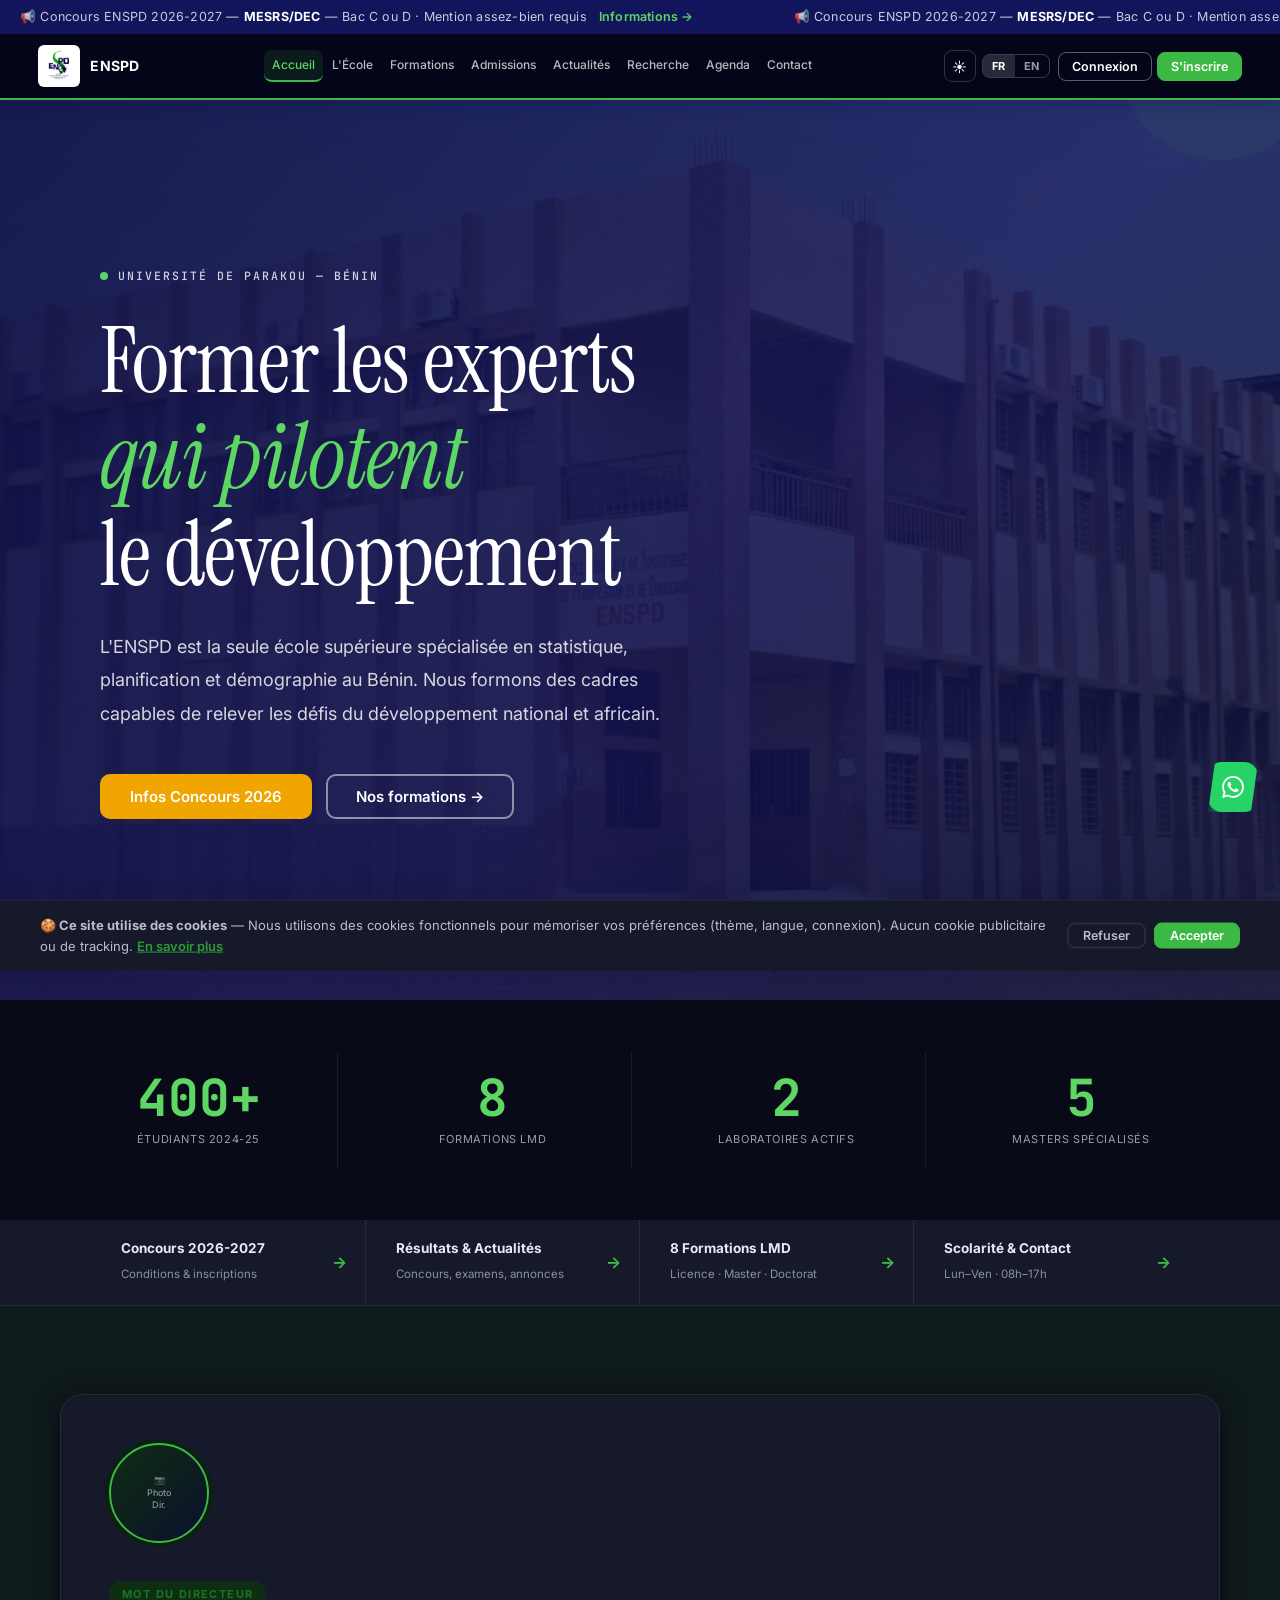
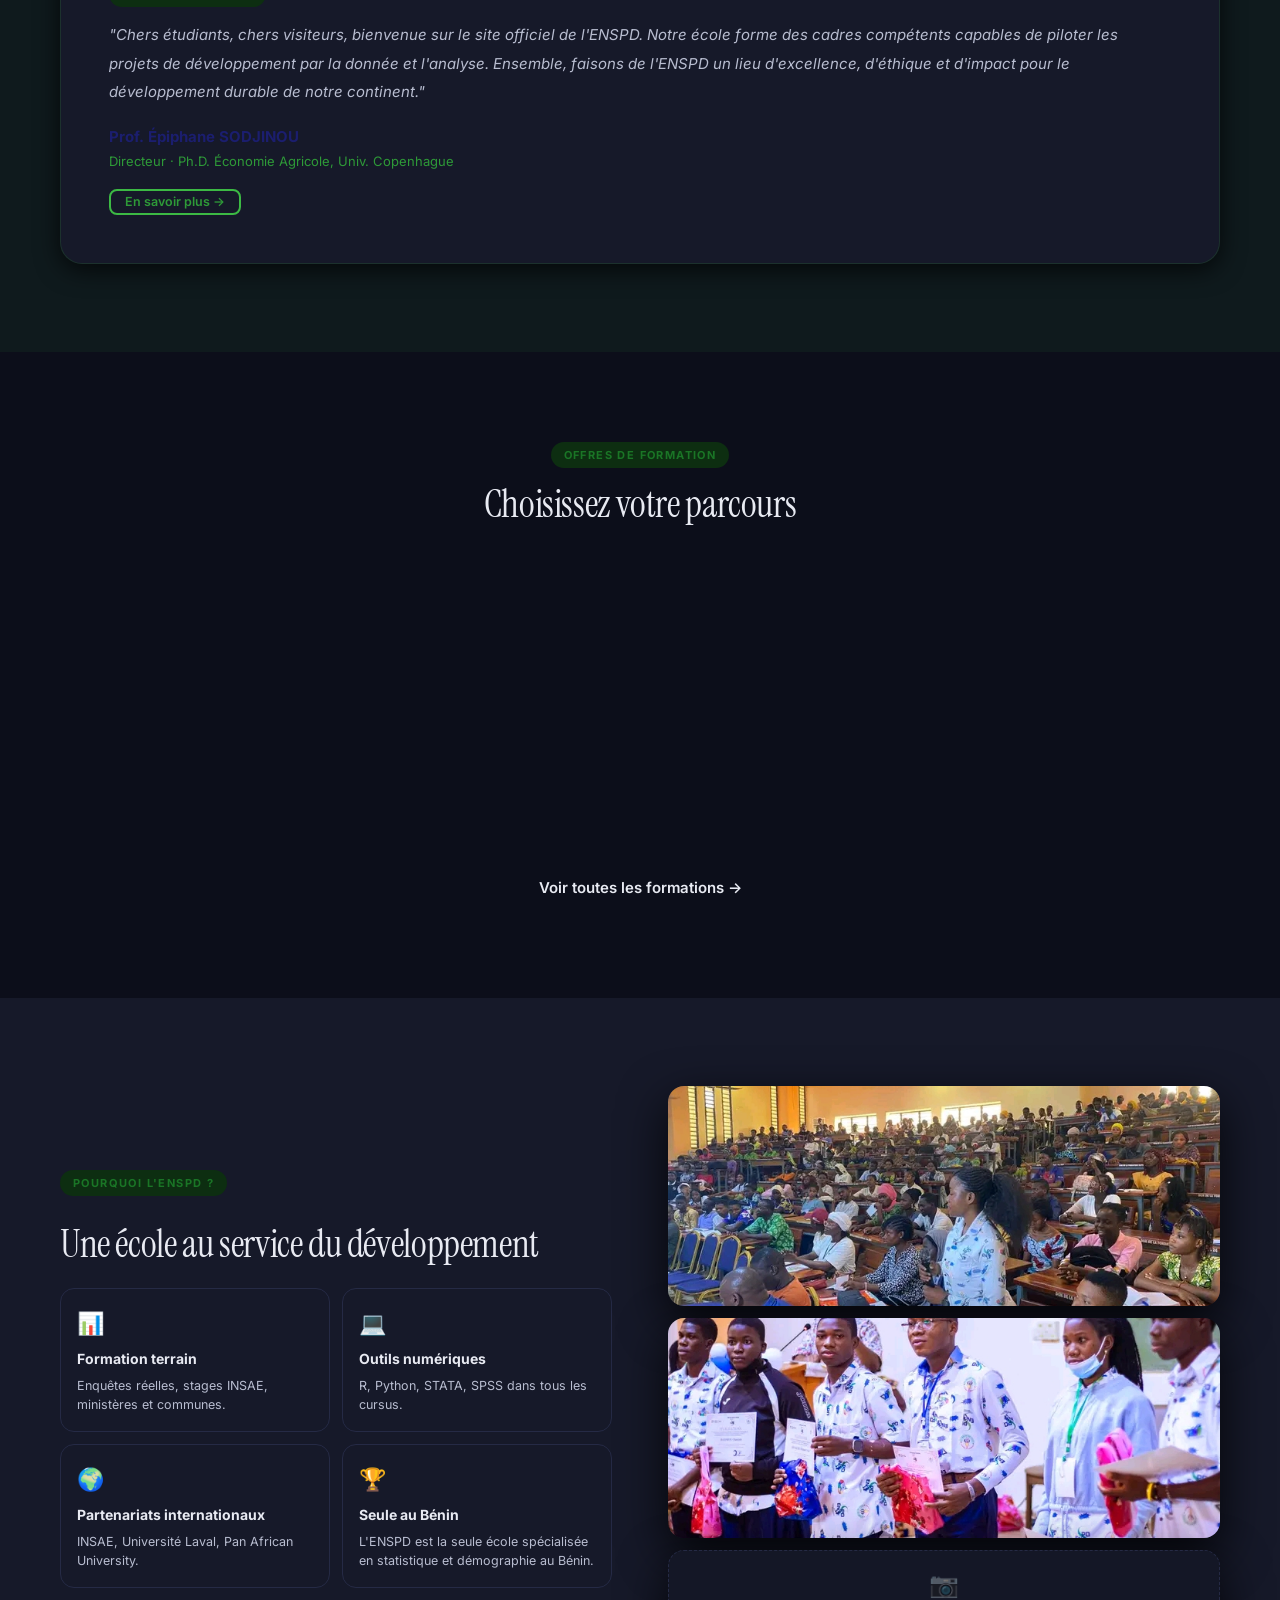
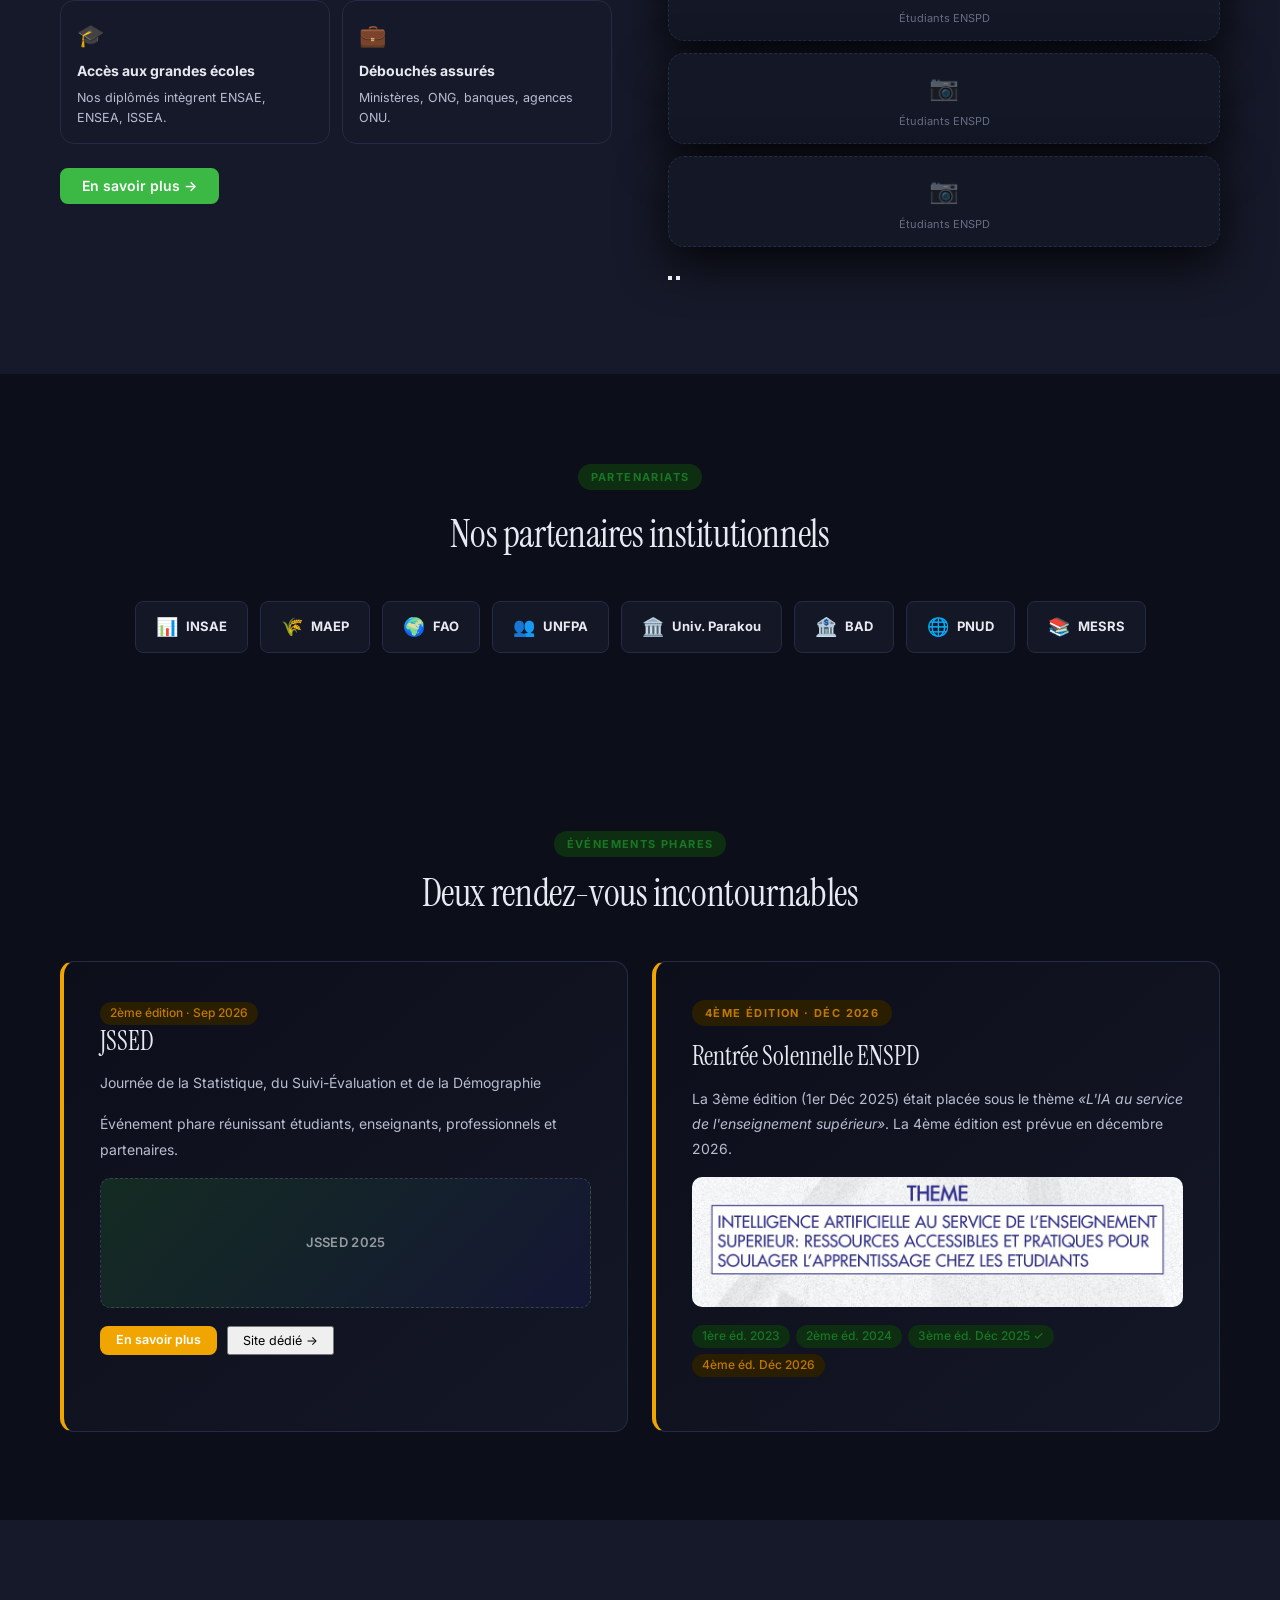
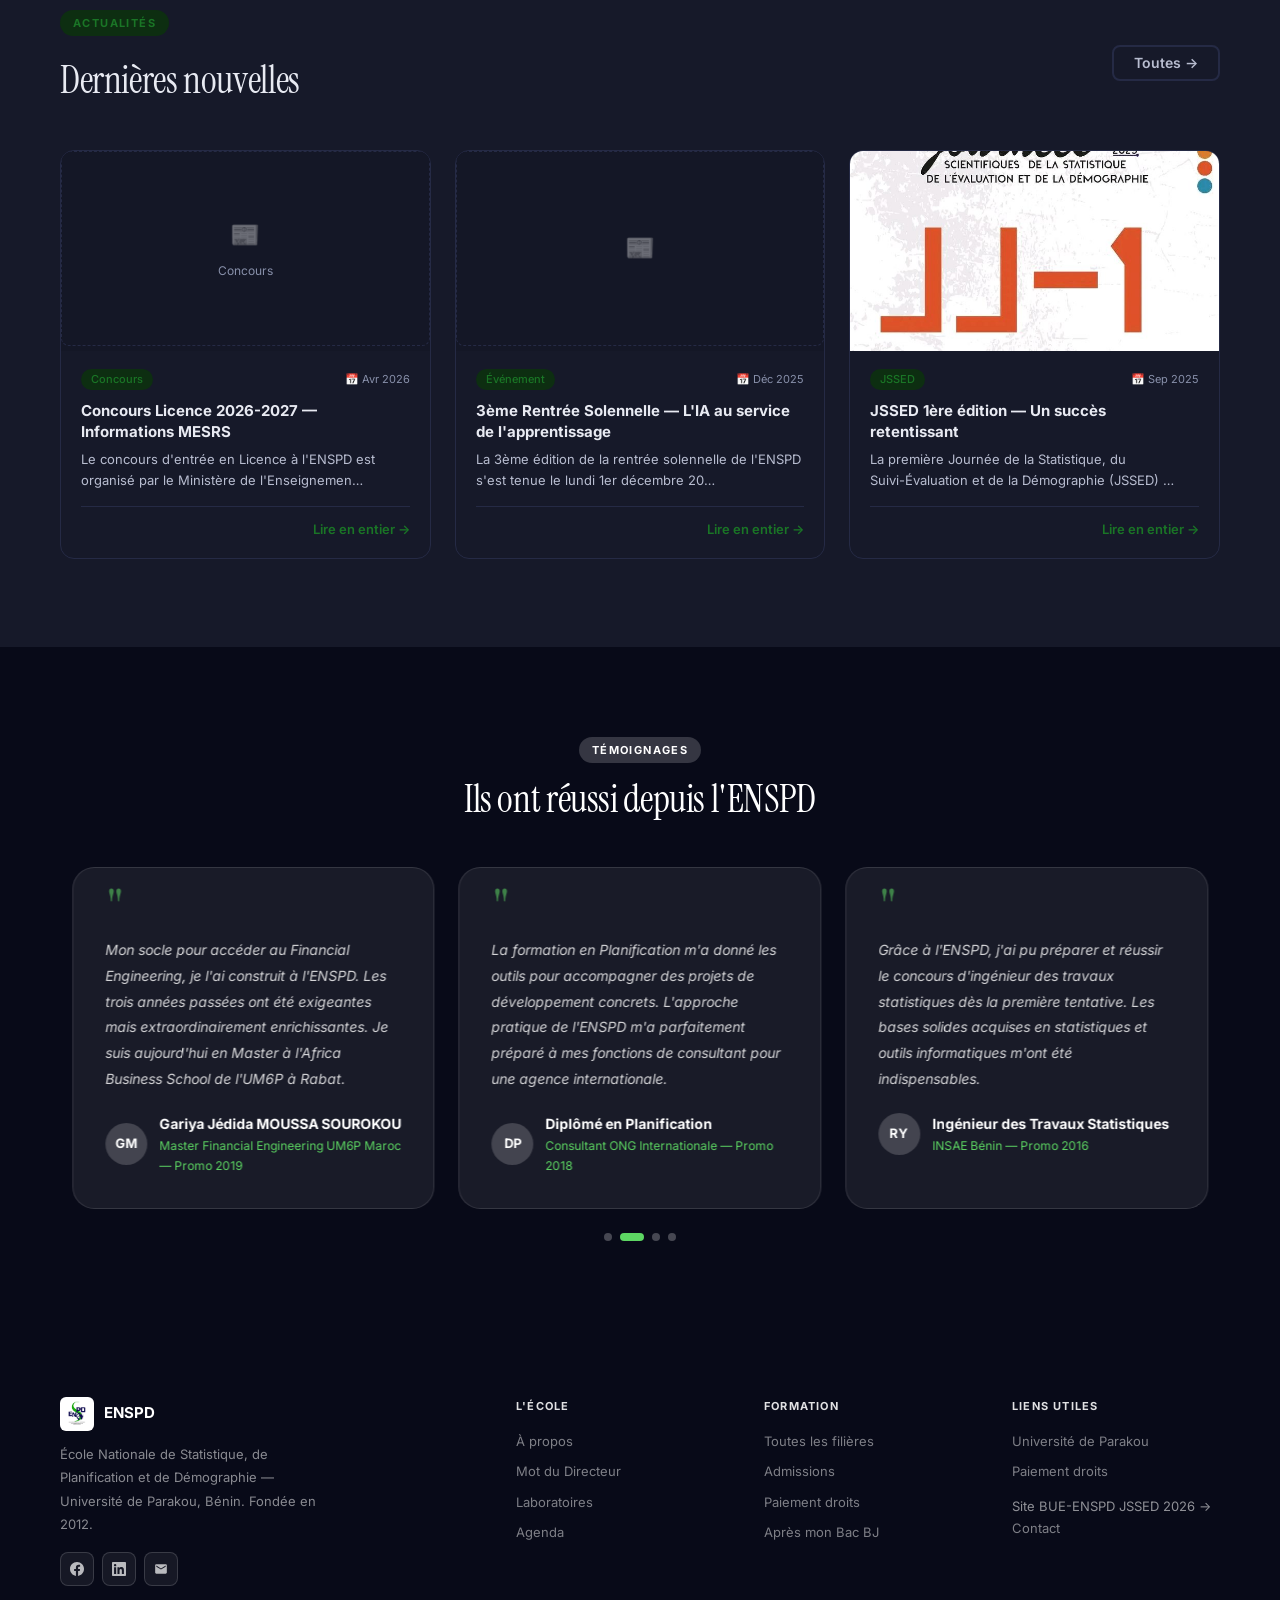
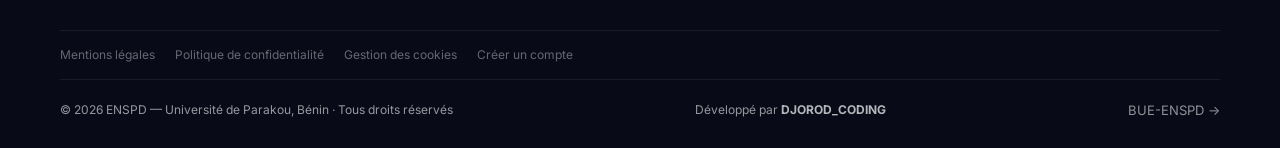
==== commit cff5d88a: "Update index.html" ====
--- a/index.html
+++ b/index.html
@@ -56,24 +56,22 @@
     <img src="assets/logos/Logo_ENSPD.jpg" alt="Logo ENSPD" class="nav-logo"
          width="36" height="36"
          onerror="this.style.display='none';this.nextSibling.style.display='flex'">
-    <div class="nav-logo-ph" hidden><span>ENSPD</span></div>
     <div class="nav-brand-txt">
       <strong>ENSPD</strong>
-      <small data-i18n="nav_univ">Université de Parakou — Bénin</small>
     </div>
   </a>
 
   <div class="nav-links" id="nav-links" role="menubar">
     <a href="#" data-p="accueil" class="act" data-i18n="nav_home" role="menuitem">Accueil</a>
-    <a href="#" data-p="ecole" data-i18n="nav_school" role="menuitem">L'École</a>
+    <a href="#" data-p="ecole" data-i18n="nav_school" role="menuitem">A propos</a>
     <a href="#" data-p="formations" data-i18n="nav_prog" role="menuitem">Formations</a>
     <a href="#" data-p="admissions" data-i18n="nav_adm" role="menuitem">Admissions</a>
     <a href="#" data-p="actualites" data-i18n="nav_news" role="menuitem">Actualités</a>
     <a href="#" data-p="recherche" data-i18n="nav_research" role="menuitem">Recherche</a>
-    <a href="#" data-p="evenements" data-i18n="nav_events" role="menuitem">Agenda</a>
+    <a href="#" data-p="evenements" data-i18n="nav_events" role="menuitem">Vie Etudiante</a>
     <a href="#" data-p="contact" data-i18n="nav_contact" role="menuitem">Contact</a>
     <div id="nav-mobile-auth" class="nav-mobile-auth"></div>
-    <a href="#" data-p="admin" id="nav-admin-link" hidden>⚙️ Admin</a>
+    <a href="#" data-p="admin" id="nav-admin-link" hidden>Admin</a>
   </div>
 
   <div class="nav-acts">
@@ -82,8 +80,8 @@
       <button class="lang-opt on" id="lang-fr" onclick="setLang('fr')" aria-pressed="true">FR</button>
       <button class="lang-opt" id="lang-en" onclick="setLang('en')" aria-pressed="false">EN</button>
     </div>
-    <button class="btn b-sec b-sm" onclick="window.open('bue.html');return false"
-            style="font-size:11.5px" aria-label="Ouvrir le site BUE-ENSPD">BUE</button>
+    <!-- <button class="btn b-sec b-sm" onclick="window.open('bue.html');return false"
+            style="font-size:11.5px" aria-label="Ouvrir le site BUE-ENSPD">BUE</button> -->
   </div>
 
   <div class="nav-auth" id="nav-auth" aria-live="polite"></div>
@@ -116,7 +114,7 @@
         <em class="ht-accent" data-i18n="hero_l2">qui pilotent</em><br>
         <span data-i18n="hero_l3">le développement</span>
       </h1>
-      <p class="hero-desc anim d2" data-i18n="hero_desc">L'ENSPD est la seule école supérieure spécialisée en statistique, planification et démographie au Bénin. Nous formons des cadres capables de relever les défis du développement national et africain.</p>
+      <p class="hero-desc anim d2" data-i18n="hero_desc">L'ENSPD est l'une des plus grandes écoles supérieures spécialisée en statistique, planification et démographie au Bénin. Nous formons des cadres capables de relever les défis du développement national et africain.</p>
       <div class="hero-ctas anim d3">
         <a href="#" onclick="nav('admissions');return false" class="btn b-or b-lg" data-i18n="btn_adm">Infos Concours 2026</a>
         <a href="#" onclick="nav('formations');return false" class="btn b-sec b-lg" data-i18n="btn_prog">Nos formations →</a>
@@ -138,7 +136,7 @@
   <div class="quick-actions-strip">
     <div class="qa-wrap">
       <a href="#" onclick="nav('admissions');return false" class="qa-card">
-        <div class="qa-ico">📋</div>
+        <div class="qa-ico"></div>
         <div class="qa-body">
           <strong data-i18n="qa_concours">Concours 2026-2027</strong>
           <span data-i18n="qa_concours_s">Conditions &amp; inscriptions</span>
@@ -146,7 +144,7 @@
         <span class="qa-arr">→</span>
       </a>
       <a href="#" onclick="nav('actualites');return false" class="qa-card">
-        <div class="qa-ico">📊</div>
+        <div class="qa-ico"></div>
         <div class="qa-body">
           <strong data-i18n="qa_resultats">Résultats &amp; Actualités</strong>
           <span data-i18n="qa_resultats_s">Concours, examens, annonces</span>
@@ -154,7 +152,7 @@
         <span class="qa-arr">→</span>
       </a>
       <a href="#" onclick="nav('formations');return false" class="qa-card">
-        <div class="qa-ico">🎓</div>
+        <div class="qa-ico"></div>
         <div class="qa-body">
           <strong data-i18n="qa_formations">8 Formations LMD</strong>
           <span data-i18n="qa_formations_s">Licence · Master · Doctorat</span>
@@ -162,7 +160,7 @@
         <span class="qa-arr">→</span>
       </a>
       <a href="#" onclick="nav('contact');return false" class="qa-card">
-        <div class="qa-ico">📞</div>
+        <div class="qa-ico"></div>
         <div class="qa-body">
           <strong data-i18n="qa_contact">Scolarité &amp; Contact</strong>
           <span data-i18n="qa_contact_s">Lun–Ven · 08h–17h</span>
@@ -177,11 +175,10 @@
     <div class="wrap">
       <div class="dir-box anim">
         <div class="dir-ph" id="dir-avatar" aria-label="Photo du Directeur">
-          <span aria-hidden="true">🏛️</span>
+          <img src="assets\galerie\Photo du directeur.jpeg" alt="Photo du directeur">
         </div>
         <div class="dir-txt">
           <span class="stag mb14" style="display:inline-block" data-i18n="dir_tag">Mot du Directeur</span>
-          <span class="dir-q" aria-hidden="true">"</span>
           <blockquote data-i18n="dir_q">"Chers étudiants, chers visiteurs, bienvenue sur le site officiel de l'ENSPD. Notre école forme des cadres compétents capables de piloter les projets de développement par la donnée et l'analyse. Ensemble, faisons de l'ENSPD un lieu d'excellence, d'éthique et d'impact."</blockquote>
           <div class="dir-sign">
             <div class="n" data-i18n="dir_name">Prof. Épiphane SODJINOU</div>
@@ -199,11 +196,10 @@
       <div class="sh c">
         <span class="stag" data-i18n="prog_tag">Offres de formation</span>
         <h2 class="sh-h2" id="prog-h" data-i18n="prog_t">Choisissez votre parcours</h2>
-        <p class="sh-sub" data-i18n="prog_sub">2 Licences · 5 Masters · 1 Doctorat — Cliquez pour voir le programme.</p>
       </div>
       <div class="form-apercu-grid" id="form-apercu"></div>
       <div class="tc mt32">
-        <a href="#" onclick="nav('formations');return false" class="btn b-omn b-lg" data-i18n="prog_all">Voir toutes les formations →</a>
+        <a href="#" onclick="nav('formations');return false" class="btn b-omn2 b-lg" data-i18n="prog_all">Voir toutes les formations →</a>
       </div>
     </div>
   </section>
@@ -218,15 +214,41 @@
           <div class="why-grid-2" id="why-grid"></div>
           <a href="#" onclick="nav('ecole');return false" class="btn b-vt mt24" data-i18n="dir_more">En savoir plus →</a>
         </div>
-        <div class="why-imgs anim ar">
-          <img src="assets/campus/batiment_enspd.jpg" alt="Bâtiment ENSPD"
-               width="560" height="220" loading="lazy"
-               class="why-img-main"
-               onerror="this.outerHTML='<div class=\'ph why-img-main\'><div class=\'ph-ico\'>📷</div><span class=\'ph-txt\'>Bâtiment ENSPD</span></div>'">
-          <img src="assets/campus/photo_groupe.jpg" alt="Étudiants ENSPD"
-               width="560" height="150" loading="lazy"
-               class="why-img-sub"
-               onerror="this.hidden=true">
+        <div class="why-imgs anim ar why-slider" id="why-slider">
+          <div class="why-slide active">
+            <img src="assets/campus/batiment_enspd.jpg" alt="Bâtiment ENSPD"
+                 width="560" height="380" loading="lazy"
+                 class="why-img-main"
+                 onerror="this.outerHTML='<div class=\'ph why-img-main\'><div class=\'ph-ico\'>📷</div><span class=\'ph-txt\'>Bâtiment ENSPD</span></div>'">
+          </div>
+          <div class="why-slide">
+            <img src="assets/campus/photo_groupe.jpg" alt="Étudiants ENSPD"
+                 width="560" height="380" loading="lazy"
+                 class="why-img-main"
+                 onerror="this.outerHTML='<div class=\'ph why-img-main\'><div class=\'ph-ico\'>📷</div><span class=\'ph-txt\'>Étudiants ENSPD</span></div>'">
+          </div>
+          <div class="why-slide">
+            <img src="assets\galerie\enspd\IMG_0684.JPG" alt="Étudiants ENSPD"
+                 width="560" height="380" loading="lazy"
+                 class="why-img-main"
+                 onerror="this.outerHTML='<div class=\'ph why-img-main\'><div class=\'ph-ico\'>📷</div><span class=\'ph-txt\'>Étudiants ENSPD</span></div>'">
+          </div>
+          <div class="why-slide">
+            <img src="assets\galerie\enspd\IMG_0692.JPG" alt="Étudiants ENSPD"
+                 width="560" height="380" loading="lazy"
+                 class="why-img-main"
+                 onerror="this.outerHTML='<div class=\'ph why-img-main\'><div class=\'ph-ico\'>📷</div><span class=\'ph-txt\'>Étudiants ENSPD</span></div>'">
+          </div>
+          <div class="why-slide">
+            <img src="assets\galerie\enspd\IMG_0656.JPG" alt="Étudiants ENSPD"
+                 width="560" height="380" loading="lazy"
+                 class="why-img-main"
+                 onerror="this.outerHTML='<div class=\'ph why-img-main\'><div class=\'ph-ico\'>📷</div><span class=\'ph-txt\'>Étudiants ENSPD</span></div>'">
+          </div>
+          <div class="why-slider-dots" role="tablist" aria-label="Navigation images">
+            <button class="why-slider-dot active" data-i="0" aria-label="Image 1"></button>
+            <button class="why-slider-dot" data-i="1" aria-label="Image 2"></button>
+          </div>
         </div>
       </div>
     </div>
@@ -236,7 +258,6 @@
   <section class="sec bg-bg partners-wall-section" aria-labelledby="part-h">
     <div class="wrap">
       <div class="sh c">
-        <div class="para-accent para-accent--or"></div>
         <span class="stag" data-i18n="part_tag">Partenariats</span>
         <h2 class="sh-h2 mt8" id="part-h" data-i18n="part_t">Nos partenaires institutionnels</h2>
       </div>
@@ -253,18 +274,18 @@
       </div>
       <div class="g2">
         <!-- JSSED -->
-        <div class="ev-card ev-card-jssed anim al">
+        <div class="card ev-card-rentree anim ar">
           <div class="ev-card-deco" aria-hidden="true"></div>
           <span class="badge bor ev-badge" data-i18n="jssed_ed">2ème édition · Sep 2026</span>
-          <h3 class="ev-card-title">JSSED</h3>
-          <p class="ev-card-sub" data-i18n="jssed_full">Journée de la Statistique, du Suivi-Évaluation et de la Démographie</p>
-          <p class="ev-card-desc" data-i18n="jssed_desc">Événement phare réunissant étudiants, enseignants, professionnels et partenaires.</p>
-          <img src="assets/galerie/bue/jssed_1775853364124.jpg" alt="JSSED — aperçu"
+          <h3 class="ev-card-title-dark">JSSED</h3>
+          <p class="ev-card-desc-dark" data-i18n="jssed_full">Journée de la Statistique, du Suivi-Évaluation et de la Démographie</p>
+          <p class="ev-card-desc-dark" data-i18n="jssed_desc">Événement phare réunissant étudiants, enseignants, professionnels et partenaires.</p>
+          <img src="assets\campus\JSSED_2025.jpeg" alt="JSSED — aperçu"
                width="560" height="130" loading="lazy" class="ev-card-img"
-               onerror="this.outerHTML='<div class=\'ev-card-img-ph\'><span>📊 JSSED 2025</span></div>'">
+               onerror="this.outerHTML='<div class=\'ev-card-img-ph\'><span>JSSED 2025</span></div>'">
           <div class="ev-card-acts">
             <a href="#" onclick="nav('evenements');return false" class="btn b-sm b-or" data-i18n="en_savoir_plus">En savoir plus</a>
-            <button class="btn b-sm b-sec" onclick="window.open('jssed.html');return false" data-i18n="btn_dedicated">Site dédié →</button>
+            <button class="btn2 b-sm b-sec2" onclick="window.open('jssed.html');return false" data-i18n="btn_dedicated">Site dédié →</button>
           </div>
         </div>
         <!-- RENTRÉE SOLENNELLE -->
@@ -272,15 +293,15 @@
           <span class="stag or mb14" style="display:inline-block">4ème édition · Déc 2026</span>
           <h3 class="ev-card-title-dark" data-i18n="rentree_t">Rentrée Solennelle ENSPD</h3>
           <p class="ev-card-desc-dark" data-i18n="rentree_desc">La 3ème édition (1er Déc 2025) était placée sous le thème <em>«L'IA au service de l'enseignement supérieur»</em>. La 4ème édition est prévue en décembre 2026.</p>
+          <img src="assets\galerie\enspd\rentree_1775854492374.jpeg" alt="Rentrée solennelle ENSPD"
+               width="560" height="130" loading="lazy" class="ev-card-img"
+               onerror="this.outerHTML='<div class=\'ev-card-img-ph\'><span>🎓 Rentrée Solennelle</span></div>'">
           <div class="ev-badges">
             <span class="badge bv">1ère éd. 2023</span>
             <span class="badge bv">2ème éd. 2024</span>
             <span class="badge bv">3ème éd. Déc 2025 ✓</span>
             <span class="badge bor">4ème éd. Déc 2026</span>
           </div>
-          <img src="assets/galerie/enspd/rentree_1775854492374.jpg" alt="Rentrée solennelle ENSPD"
-               width="560" height="130" loading="lazy" class="ev-card-img"
-               onerror="this.outerHTML='<div class=\'ev-card-img-ph\'><span>🎓 Rentrée Solennelle</span></div>'">
         </div>
       </div>
     </div>
@@ -361,25 +382,6 @@
             <span class="stag mn mb10" style="display:inline-block" data-i18n="sch_vision">Vision</span>
             <p class="card-p" data-i18n="sch_vision_d">Devenir une école de référence nationale et sous-régionale en statistique, démographie et planification du développement.</p>
           </div>
-          <div class="sch-stats-mini">
-            <div class="tc"><div class="sch-stat-n" style="color:var(--vt-m)">237</div><div class="sch-stat-l" data-i18n="sch_boys">Garçons 2024-25</div></div>
-            <div class="tc"><div class="sch-stat-n" style="color:var(--mn)">69</div><div class="sch-stat-l" data-i18n="sch_girls">Filles 2024-25</div></div>
-          </div>
-        </div>
-      </div>
-      <!-- Mot du directeur complet -->
-      <div class="dir-box anim mb32">
-        <div class="dir-ph" aria-label="Photo du Directeur">
-          <span aria-hidden="true">🏛️</span>
-        </div>
-        <div class="dir-txt">
-          <span class="stag mb14" style="display:inline-block" data-i18n="dir_tag">Mot du Directeur</span>
-          <span class="dir-q" aria-hidden="true">"</span>
-          <blockquote data-i18n="dir_quote_long">"C'est avec une vive satisfaction que je vous présente l'ENSPD. Conçue pour accompagner chaque étudiant dans son parcours académique, l'ENSPD a pour mission de former des cadres compétents en statistique, planification, suivi-évaluation et démographie. Notre engagement : la rigueur, l'intégrité intellectuelle et la solidarité entre pairs. Ensemble, faisons de l'ENSPD un lieu d'excellence et d'impact pour le développement durable de notre pays."</blockquote>
-          <div class="dir-sign">
-            <div class="n" data-i18n="dir_name">Prof. Épiphane SODJINOU</div>
-            <div class="r" data-i18n="dir_role_long">Directeur de l'ENSPD · Maître de Conférences · Ph.D. Économie Agricole, Université de Copenhague</div>
-          </div>
         </div>
       </div>
     </div>
@@ -413,7 +415,7 @@
   <section class="sec bg-bg">
     <div class="wrap">
       <div class="alert a-mn mb24" role="note">
-        <span aria-hidden="true">📖</span>
+        <span aria-hidden="true"></span>
         <div data-i18n="prog_lmd"><strong>Système LMD</strong> — 1 crédit = 20-25h · Licence = 6 semestres = 180 crédits · Master = 4 semestres = 120 crédits · Doctorat = 6 semestres = 180 crédits · Validation UE : note ≥ 12/20</div>
       </div>
       <div class="filter-bar" role="group" aria-label="Filtrer les formations">
@@ -461,7 +463,7 @@
       <h2 class="sh-h2 mb8" data-i18n="adm_pay">Paiement des droits universitaires</h2>
       <p class="f14 c2 mb24" data-i18n="adm_pay_sub">Les droits se paient via la plateforme officielle du Trésor Public du Bénin.</p>
       <div class="alert a-vt mb24" role="note">
-        <span aria-hidden="true">🏦</span>
+        <span aria-hidden="true"></span>
         <div data-i18n="adm_pay_info">Plateforme : <strong>paiement.tresorbenin.bj</strong> · Compte ENSPD : <strong>01001 000001048692 20</strong> (BJ66 0010 0100 0001 0486 9220) · MTN / Moov / Carte bancaire</div>
       </div>
       <div class="g4 mb48" id="steps-list"></div>
@@ -472,7 +474,6 @@
       <!-- FAQ ADMISSIONS -->
       <div class="faq-wrap mt48" id="faq-admissions-wrap">
         <div class="sh c mb28">
-          <div class="para-accent para-accent--mn"></div>
           <span class="stag" data-i18n="faq_tag">FAQ</span>
           <h2 class="sh-h2 mt8" data-i18n="faq_t">Questions fréquentes</h2>
         </div>
@@ -504,7 +505,6 @@
       <!-- PUBLICATIONS -->
       <div class="mt48">
         <div class="sh c mb24">
-          <div class="para-accent"></div>
           <span class="stag" data-i18n="pub_tag">Publications</span>
           <h2 class="sh-h2 mt8" data-i18n="pub_t">Travaux scientifiques récents</h2>
         </div>
@@ -558,7 +558,7 @@
         <h2 class="page-h2" data-i18n="events_next">Prochains événements</h2>
         <button class="btn b-vt b-sm" id="btn-add-ev" hidden onclick="openPubEvModal()">+ Ajouter un événement</button>
       </div>
-      <div id="events-list"></div>
+      <div id="events-list">Bientôt disponible</div>
     </div>
   </section>
 </div>
@@ -608,22 +608,22 @@
         <div class="anim ar col-stack-sm">
           <h2 class="page-h2" data-i18n="info_title">Informations pratiques</h2>
           <div class="card cp info-card-row">
-            <div class="info-ico" aria-hidden="true">📍</div>
+            <div class="info-ico" aria-hidden="true"></div>
             <div class="info-txt"><strong data-i18n="info_addr">Adresse</strong><p data-i18n="info_addr_v">Campus de Logbessou<br>Université de Parakou, Bénin</p></div>
           </div>
           <div class="card cp info-card-row">
-            <div class="info-ico" aria-hidden="true">📧</div>
+            <div class="info-ico" aria-hidden="true"></div>
             <div class="info-txt"><strong data-i18n="info_email">Email</strong><a href="mailto:contact@enspd-up.bj">contact@enspd-up.bj</a></div>
           </div>
           <div class="card cp info-card-row">
-            <div class="info-ico" aria-hidden="true">🌐</div>
+            <div class="info-ico" aria-hidden="true"></div>
             <div class="info-txt"><strong data-i18n="info_up">Université de Parakou</strong><a href="http://www.univ-parakou.bj" target="_blank" rel="noopener noreferrer">www.univ-parakou.bj</a></div>
           </div>
           <div class="card cp card-vt">
             <strong class="info-hours-lbl" data-i18n="info_hours">Horaires</strong>
             <p class="info-hours-p" data-i18n="info_hours_v">Lun–Ven : 08h00–17h00<br>Scolarité : 08h–12h / 15h–17h<br>Fermé weekends &amp; jours fériés</p>
           </div>
-          <button class="btn b-mn b-lg tc" onclick="window.open('bue.html');return false" data-i18n="btn_visit_bue">Visiter le site BUE →</button>
+          <!-- <button class="btn b-mn b-lg tc" onclick="window.open('bue.html');return false" data-i18n="btn_visit_bue">Visiter le site BUE →</button> -->
         </div>
       </div>
     </div>
@@ -751,15 +751,14 @@
 <!-- TOASTS -->
 <div id="toasts" class="toasts" role="status" aria-live="polite" aria-atomic="false"></div>
 
-<!-- BACK TO TOP -->
-<button id="btt" data-i18n-title="btt_title" title="Retour en haut" aria-label="Retour en haut de page">↑</button>
+<!-- (Stickers "back to top" et "WhatsApp flottant" supprimés sur demande) -->
 
 <!-- ================================================================
      COOKIE CONSENT BANNER
 ================================================================ -->
 <div id="cookie-banner" class="cookie-banner" role="region" aria-label="Consentement aux cookies">
   <p>
-    <strong data-i18n="cookie_t">🍪 Ce site utilise des cookies</strong><span data-i18n="cookie_d"> — Nous utilisons des cookies fonctionnels pour mémoriser vos préférences (thème, langue, connexion). Aucun cookie publicitaire ou de tracking.</span>
+    <strong data-i18n="cookie_t"> Ce site utilise des cookies</strong><span data-i18n="cookie_d"> — Nous utilisons des cookies fonctionnels pour mémoriser vos préférences (thème, langue, connexion). Aucun cookie publicitaire ou de tracking.</span>
     <a href="#" onclick="nav('legal');closeCookie();return false" data-i18n="cookie_more">En savoir plus</a>
   </p>
   <div class="cookie-btns">
@@ -780,7 +779,7 @@
     <p data-i18n="wel_sub">École Nationale de Statistique, de Planification et de Démographie — Université de Parakou, Bénin</p>
     <div class="welcome-choices">
       <button class="wc-btn" onclick="chooseVisitor()">
-        <div class="ico" aria-hidden="true">👀</div>
+        <div class="ico" aria-hidden="true"></div>
         <strong data-i18n="wel_visitor">Visiteur</strong>
         <span data-i18n="wel_visitor_d">Parcourir librement le site</span>
       </button>
@@ -794,14 +793,14 @@
   </div>
 </div>
 
-<!-- WHATSAPP FLOAT -->
-<a href="https://wa.me/22997000000" target="_blank" rel="noopener noreferrer"
+<!-- (Sticker WhatsApp flottant supprimé sur demande) -->
+ <a href="https://wa.me/22997000000" target="_blank" rel="noopener noreferrer"
    class="wa-float" aria-label="Contacter l'ENSPD sur WhatsApp">
   <svg width="22" height="22" viewBox="0 0 24 24" fill="currentColor" aria-hidden="true">
     <path d="M17.472 14.382c-.297-.149-1.758-.867-2.03-.967-.273-.099-.471-.148-.67.15-.197.297-.767.966-.94 1.164-.173.199-.347.223-.644.075-.297-.15-1.255-.463-2.39-1.475-.883-.788-1.48-1.761-1.653-2.059-.173-.297-.018-.458.13-.606.134-.133.298-.347.446-.52.149-.174.198-.298.298-.497.099-.198.05-.371-.025-.52-.075-.149-.669-1.612-.916-2.207-.242-.579-.487-.5-.669-.51-.173-.008-.371-.01-.57-.01-.198 0-.52.074-.792.372-.272.297-1.04 1.016-1.04 2.479 0 1.462 1.065 2.875 1.213 3.074.149.198 2.096 3.2 5.077 4.487.709.306 1.262.489 1.694.625.712.227 1.36.195 1.871.118.571-.085 1.758-.719 2.006-1.413.248-.694.248-1.289.173-1.413-.074-.124-.272-.198-.57-.347m-5.421 7.403h-.004a9.87 9.87 0 01-5.031-1.378l-.361-.214-3.741.982.998-3.648-.235-.374a9.86 9.86 0 01-1.51-5.26c.001-5.45 4.436-9.884 9.888-9.884 2.64 0 5.122 1.03 6.988 2.898a9.825 9.825 0 012.893 6.994c-.003 5.45-4.437 9.884-9.885 9.884m8.413-18.297A11.815 11.815 0 0012.05 0C5.495 0 .16 5.335.157 11.892c0 2.096.547 4.142 1.588 5.945L.057 24l6.305-1.654a11.882 11.882 0 005.683 1.448h.005c6.554 0 11.89-5.335 11.893-11.893a11.821 11.821 0 00-3.48-8.413z"/>
   </svg>
 </a>
-
+<button id="btt" data-i18n-title="btt_title" title="Retour en haut" aria-label="Retour en haut de page">↑</button>
 <script src="enspd.js" defer></script>
 </body>
 </html>
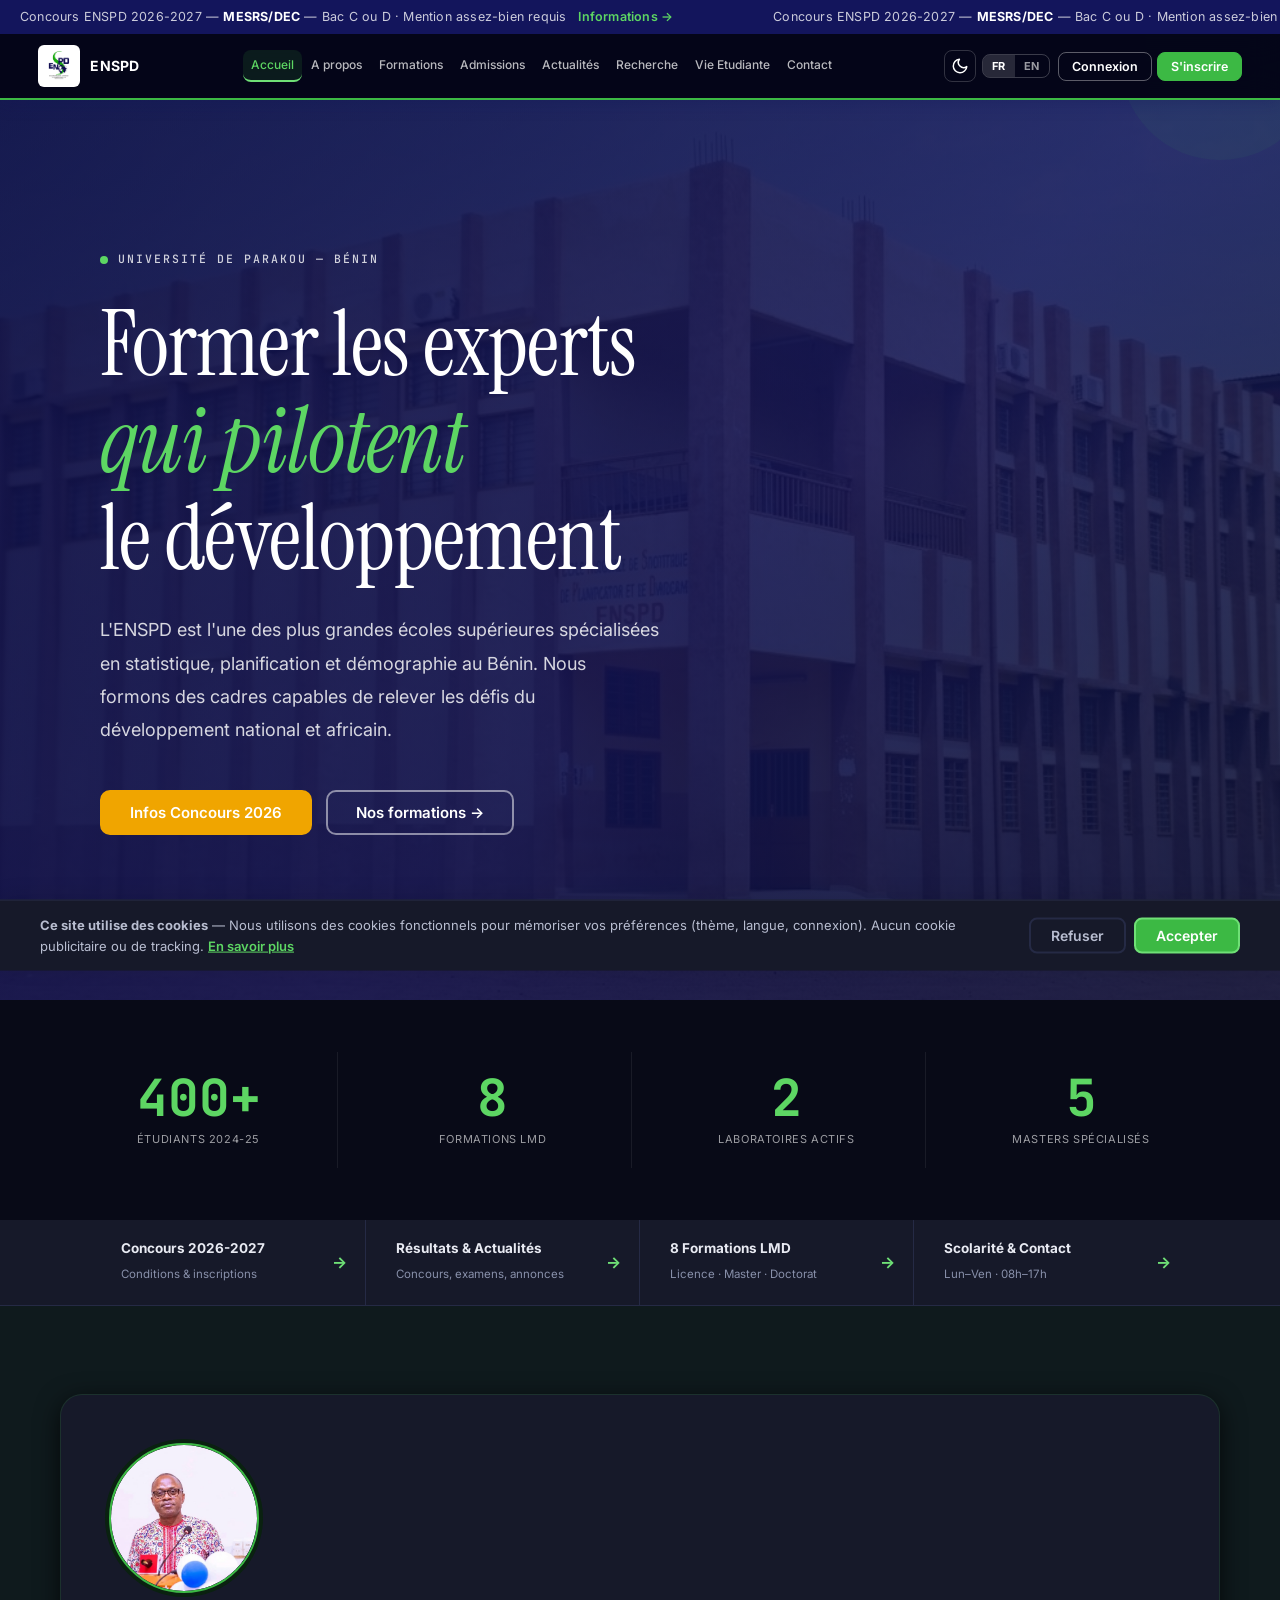
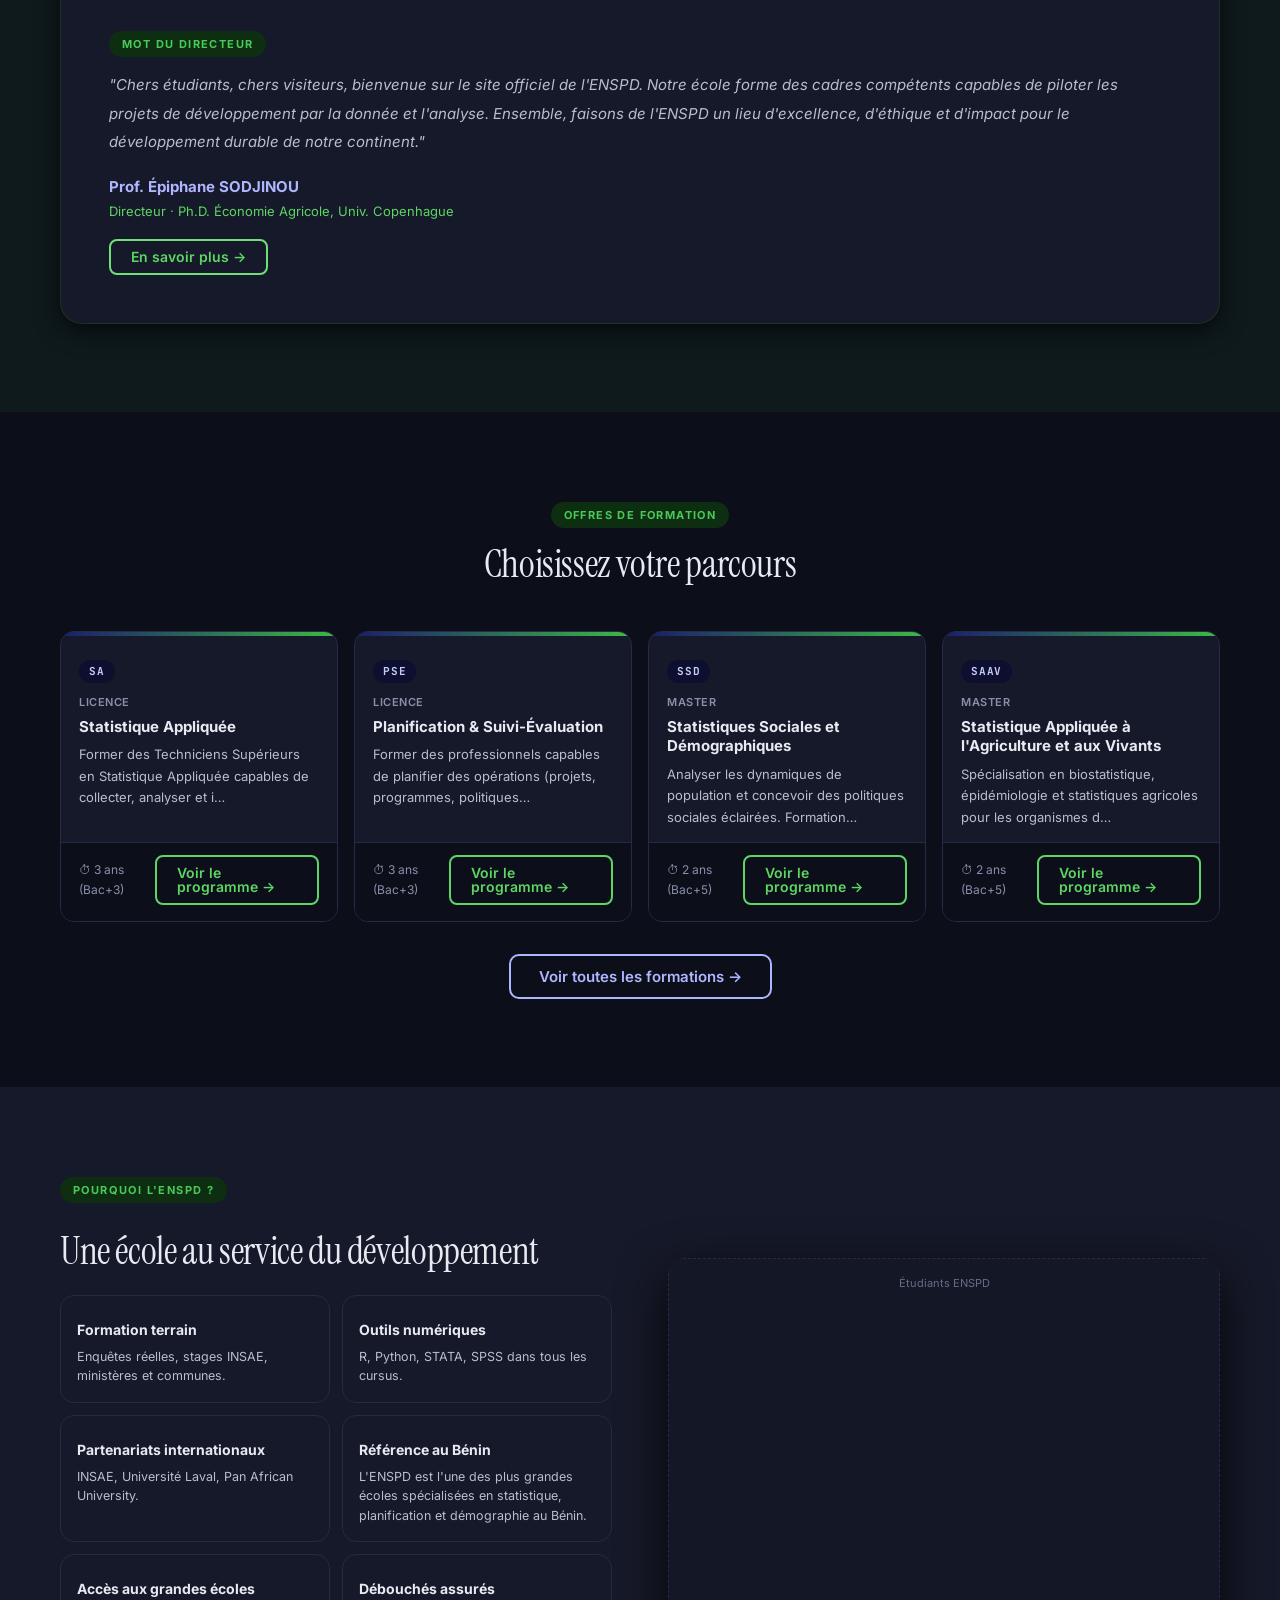
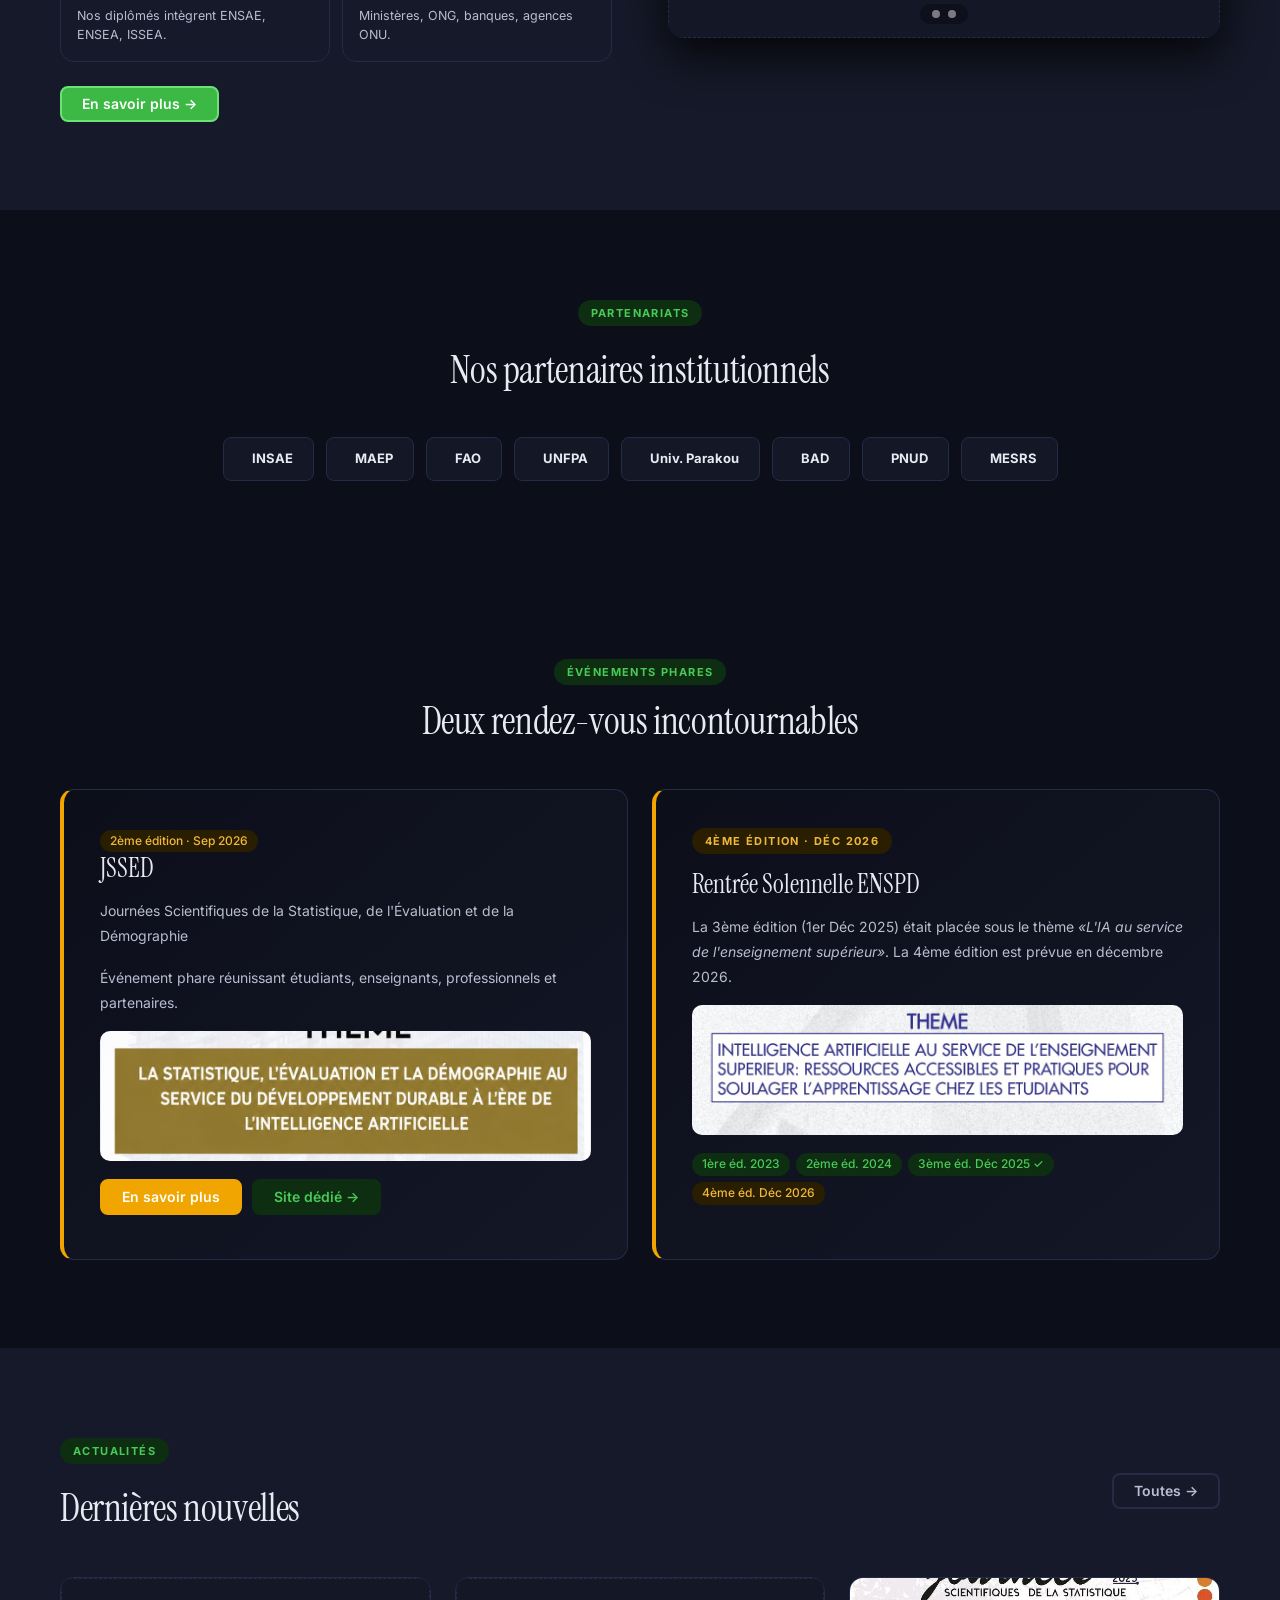
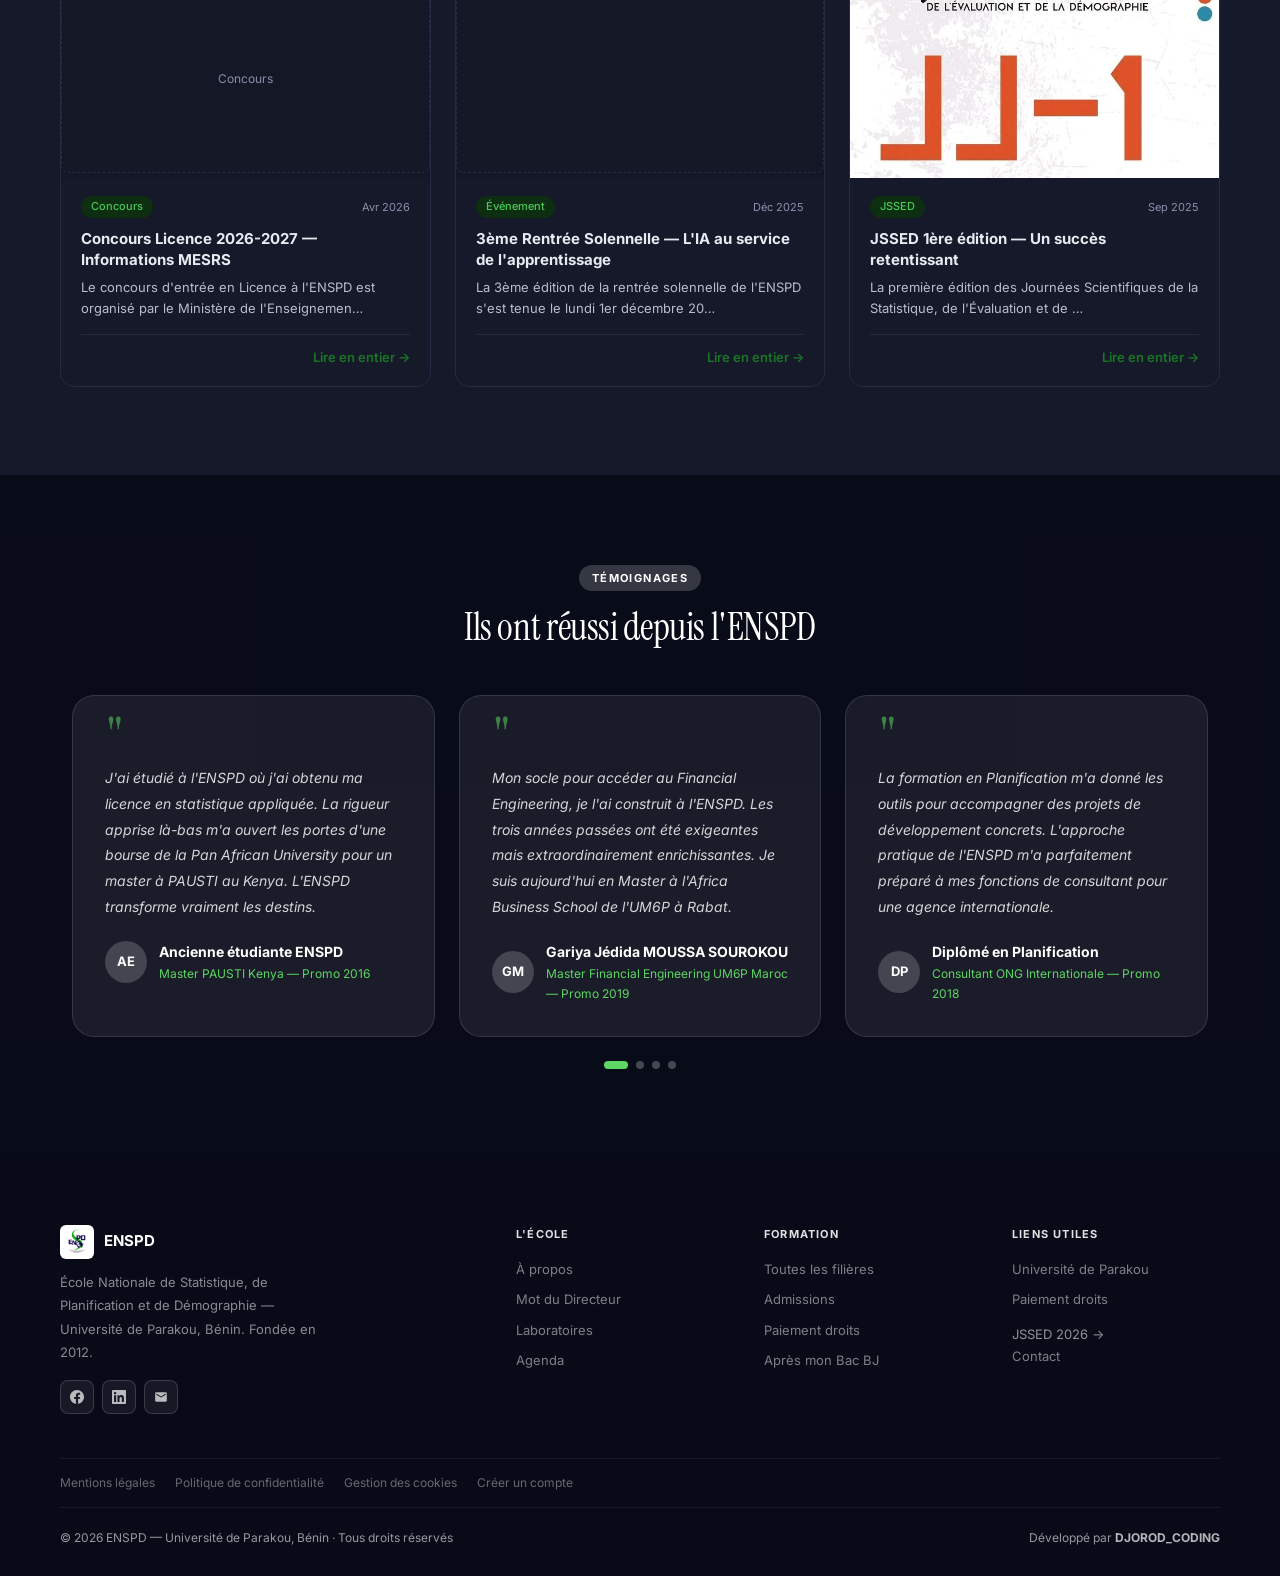
==== commit 9f2d9847: "ENSPD Renforcement des couleurs" ====
--- a/index.html
+++ b/index.html
@@ -3,6 +3,7 @@
 <head>
 <meta charset="UTF-8">
 <meta name="viewport" content="width=device-width,initial-scale=1.0">
+<meta name="referrer" content="strict-origin-when-cross-origin">
 <title>ENSPD — École Nationale de Statistique, de Planification et de Démographie | Université de Parakou</title>
 <meta name="description" content="Site officiel de l'ENSPD — Formation en Statistique, Planification et Démographie. Licences, Masters, Doctorat LMD. Université de Parakou, Bénin.">
 <meta name="robots" content="index,follow">
@@ -40,11 +41,11 @@
 <div class="top-bar">
   <div class="top-bar-scroller">
     <div class="top-bar-content">
-      <span data-i18n="topbar_txt">📢 Concours ENSPD 2026-2027 — organisé par le <strong>MESRS/DEC</strong> — Bac C ou D requis</span>
+      <span data-i18n="topbar_txt">Concours ENSPD 2026-2027 — organisé par le <strong>MESRS/DEC</strong> — Bac C ou D requis</span>
       <a href="#" onclick="nav('admissions');return false" data-i18n="topbar_link">Informations →</a>
     </div>
     <div class="top-bar-content" aria-hidden="true">
-      <span data-i18n="topbar_txt">📢 Concours ENSPD 2026-2027 organisé par le <strong>MESRS/DEC</strong> — Bac C ou D requis</span>
+      <span data-i18n="topbar_txt">Concours ENSPD 2026-2027 organisé par le <strong>MESRS/DEC</strong> — Bac C ou D requis</span>
       <a href="#" onclick="nav('admissions');return false" tabindex="-1" data-i18n="topbar_link">Informations →</a>
     </div>
   </div>
@@ -75,7 +76,10 @@
   </div>
 
   <div class="nav-acts">
-    <button class="nav-ib" id="dark-btn" onclick="toggleDark()" aria-label="Basculer le thème sombre/clair">☀️</button>
+    <button class="nav-ib" id="dark-btn" onclick="toggleDark()" aria-label="Basculer le thème sombre/clair" title="Thème clair / sombre">
+      <svg class="ico-sun" width="18" height="18" viewBox="0 0 24 24" fill="none" stroke="currentColor" stroke-width="2" stroke-linecap="round" aria-hidden="true"><circle cx="12" cy="12" r="4"/><path d="M12 2v2M12 20v2M4.93 4.93l1.41 1.41M17.66 17.66l1.41 1.41M2 12h2M20 12h2M4.93 19.07l1.41-1.41M17.66 6.34l1.41-1.41"/></svg>
+      <svg class="ico-moon" width="18" height="18" viewBox="0 0 24 24" fill="none" stroke="currentColor" stroke-width="2" stroke-linecap="round" stroke-linejoin="round" aria-hidden="true"><path d="M21 12.79A9 9 0 1 1 11.21 3 7 7 0 0 0 21 12.79z"/></svg>
+    </button>
     <div class="lang-selector" role="group" aria-label="Sélection de langue">
       <button class="lang-opt on" id="lang-fr" onclick="setLang('fr')" aria-pressed="true">FR</button>
       <button class="lang-opt" id="lang-en" onclick="setLang('en')" aria-pressed="false">EN</button>
@@ -219,31 +223,31 @@
             <img src="assets/campus/batiment_enspd.jpg" alt="Bâtiment ENSPD"
                  width="560" height="380" loading="lazy"
                  class="why-img-main"
-                 onerror="this.outerHTML='<div class=\'ph why-img-main\'><div class=\'ph-ico\'>📷</div><span class=\'ph-txt\'>Bâtiment ENSPD</span></div>'">
+                 onerror="this.outerHTML='<div class=\'ph why-img-main\'><div class=\'ph-ico\'></div><span class=\'ph-txt\'>Bâtiment ENSPD</span></div>'">
           </div>
           <div class="why-slide">
             <img src="assets/campus/photo_groupe.jpg" alt="Étudiants ENSPD"
                  width="560" height="380" loading="lazy"
                  class="why-img-main"
-                 onerror="this.outerHTML='<div class=\'ph why-img-main\'><div class=\'ph-ico\'>📷</div><span class=\'ph-txt\'>Étudiants ENSPD</span></div>'">
+                 onerror="this.outerHTML='<div class=\'ph why-img-main\'><div class=\'ph-ico\'></div><span class=\'ph-txt\'>Étudiants ENSPD</span></div>'">
           </div>
           <div class="why-slide">
             <img src="assets\galerie\enspd\IMG_0684.JPG" alt="Étudiants ENSPD"
                  width="560" height="380" loading="lazy"
                  class="why-img-main"
-                 onerror="this.outerHTML='<div class=\'ph why-img-main\'><div class=\'ph-ico\'>📷</div><span class=\'ph-txt\'>Étudiants ENSPD</span></div>'">
+                 onerror="this.outerHTML='<div class=\'ph why-img-main\'><div class=\'ph-ico\'></div><span class=\'ph-txt\'>Étudiants ENSPD</span></div>'">
           </div>
           <div class="why-slide">
             <img src="assets\galerie\enspd\IMG_0692.JPG" alt="Étudiants ENSPD"
                  width="560" height="380" loading="lazy"
                  class="why-img-main"
-                 onerror="this.outerHTML='<div class=\'ph why-img-main\'><div class=\'ph-ico\'>📷</div><span class=\'ph-txt\'>Étudiants ENSPD</span></div>'">
+                 onerror="this.outerHTML='<div class=\'ph why-img-main\'><div class=\'ph-ico\'></div><span class=\'ph-txt\'>Étudiants ENSPD</span></div>'">
           </div>
           <div class="why-slide">
             <img src="assets\galerie\enspd\IMG_0656.JPG" alt="Étudiants ENSPD"
                  width="560" height="380" loading="lazy"
                  class="why-img-main"
-                 onerror="this.outerHTML='<div class=\'ph why-img-main\'><div class=\'ph-ico\'>📷</div><span class=\'ph-txt\'>Étudiants ENSPD</span></div>'">
+                 onerror="this.outerHTML='<div class=\'ph why-img-main\'><div class=\'ph-ico\'></div><span class=\'ph-txt\'>Étudiants ENSPD</span></div>'">
           </div>
           <div class="why-slider-dots" role="tablist" aria-label="Navigation images">
             <button class="why-slider-dot active" data-i="0" aria-label="Image 1"></button>
@@ -278,7 +282,7 @@
           <div class="ev-card-deco" aria-hidden="true"></div>
           <span class="badge bor ev-badge" data-i18n="jssed_ed">2ème édition · Sep 2026</span>
           <h3 class="ev-card-title-dark">JSSED</h3>
-          <p class="ev-card-desc-dark" data-i18n="jssed_full">Journée de la Statistique, du Suivi-Évaluation et de la Démographie</p>
+          <p class="ev-card-desc-dark" data-i18n="jssed_full">Journées Scientifiques de la Statistique, de l'Évaluation et de la Démographie</p>
           <p class="ev-card-desc-dark" data-i18n="jssed_desc">Événement phare réunissant étudiants, enseignants, professionnels et partenaires.</p>
           <img src="assets\campus\JSSED_2025.jpeg" alt="JSSED — aperçu"
                width="560" height="130" loading="lazy" class="ev-card-img"
@@ -295,7 +299,7 @@
           <p class="ev-card-desc-dark" data-i18n="rentree_desc">La 3ème édition (1er Déc 2025) était placée sous le thème <em>«L'IA au service de l'enseignement supérieur»</em>. La 4ème édition est prévue en décembre 2026.</p>
           <img src="assets\galerie\enspd\rentree_1775854492374.jpeg" alt="Rentrée solennelle ENSPD"
                width="560" height="130" loading="lazy" class="ev-card-img"
-               onerror="this.outerHTML='<div class=\'ev-card-img-ph\'><span>🎓 Rentrée Solennelle</span></div>'">
+               onerror="this.outerHTML='<div class=\'ev-card-img-ph\'><span>Rentrée Solennelle</span></div>'">
           <div class="ev-badges">
             <span class="badge bv">1ère éd. 2023</span>
             <span class="badge bv">2ème éd. 2024</span>
@@ -609,7 +613,7 @@
           <h2 class="page-h2" data-i18n="info_title">Informations pratiques</h2>
           <div class="card cp info-card-row">
             <div class="info-ico" aria-hidden="true"></div>
-            <div class="info-txt"><strong data-i18n="info_addr">Adresse</strong><p data-i18n="info_addr_v">Campus de Logbessou<br>Université de Parakou, Bénin</p></div>
+            <div class="info-txt"><strong data-i18n="info_addr">Adresse</strong><p data-i18n="info_addr_v">Université de Parakou, Bénin</p></div>
           </div>
           <div class="card cp info-card-row">
             <div class="info-ico" aria-hidden="true"></div>
@@ -669,11 +673,11 @@
       </div>
       <p data-i18n="foot_desc">École Nationale de Statistique, de Planification et de Démographie — Université de Parakou, Bénin. Fondée en 2012.</p>
       <div class="social-links" aria-label="Réseaux sociaux">
-        <a class="social-btn fb" href="https://www.facebook.com/ENSPD.UP.Officiel"
+        <a class="social-btn fb" href="https://www.facebook.com/profile.php?id=61575182440614"
            target="_blank" rel="noopener noreferrer" title="Facebook ENSPD" aria-label="ENSPD sur Facebook">
           <svg width="14" height="14" viewBox="0 0 24 24" fill="currentColor" aria-hidden="true"><path d="M24 12.073c0-6.627-5.373-12-12-12s-12 5.373-12 12c0 5.99 4.388 10.954 10.125 11.854v-8.385H7.078v-3.47h3.047V9.43c0-3.007 1.792-4.669 4.533-4.669 1.312 0 2.686.235 2.686.235v2.953H15.83c-1.491 0-1.956.925-1.956 1.874v2.25h3.328l-.532 3.47h-2.796v8.385C19.612 23.027 24 18.062 24 12.073z"/></svg>
         </a>
-        <a class="social-btn li" href="https://www.linkedin.com/school/enspd-universite-parakou"
+        <a class="social-btn li" href="https://www.linkedin.com/company/enspd-up-bj/"
            target="_blank" rel="noopener noreferrer" title="LinkedIn ENSPD" aria-label="ENSPD sur LinkedIn">
           <svg width="14" height="14" viewBox="0 0 24 24" fill="currentColor" aria-hidden="true"><path d="M20.447 20.452h-3.554v-5.569c0-1.328-.027-3.037-1.852-3.037-1.853 0-2.136 1.445-2.136 2.939v5.667H9.351V9h3.414v1.561h.046c.477-.9 1.637-1.85 3.37-1.85 3.601 0 4.267 2.37 4.267 5.455v6.286zM5.337 7.433a2.062 2.062 0 01-2.063-2.065 2.064 2.064 0 112.063 2.065zm1.782 13.019H3.555V9h3.564v11.452zM22.225 0H1.771C.792 0 0 .774 0 1.729v20.542C0 23.227.792 24 1.771 24h20.451C23.2 24 24 23.227 24 22.271V1.729C24 .774 23.2 0 22.222 0h.003z"/></svg>
         </a>
@@ -700,7 +704,9 @@
       <h4 data-i18n="foot_h_links">Liens utiles</h4>
       <a href="http://www.univ-parakou.bj" target="_blank" rel="noopener noreferrer" data-i18n="info_up">Université de Parakou</a>
       <a href="https://paiement.tresorbenin.bj" target="_blank" rel="noopener noreferrer" data-i18n="foot_pay">Paiement droits</a>
+      <!-- Lien BUE masqué sur demande
       <button class="footer-link-btn" onclick="window.open('bue.html');return false">Site BUE-ENSPD</button>
+      -->
       <button class="footer-link-btn" onclick="window.open('jssed.html');return false">JSSED 2026 →</button>
       <a href="#" data-p="contact" data-i18n="nav_contact">Contact</a>
     </div>
@@ -714,7 +720,9 @@
   <div class="footer-b">
     <span data-i18n="foot_copy">© 2026 ENSPD — Université de Parakou, Bénin · Tous droits réservés</span>
     <span class="footer-credit">Développé par <span>DJOROD_CODING</span></span>
+    <!-- Lien BUE masqué sur demande
     <button class="footer-link-btn" onclick="window.open('bue.html');return false">BUE-ENSPD →</button>
+    -->
   </div>
 </footer>
 
@@ -729,7 +737,7 @@
     <img id="lb-img" class="lb-img" src="" alt="">
     <div class="lb-caption" id="lb-caption"></div>
     <div style="display:flex;align-items:center;gap:10px;justify-content:center;margin-top:12px">
-      <a id="lb-dl" href="#" download class="btn b-vt b-sm">⬇ Télécharger</a>
+      <a id="lb-dl" href="#" download class="btn b-vt b-sm">Télécharger</a>
       <span id="lb-cnt" style="color:rgba(255,255,255,.5);font-size:12px" aria-live="polite"></span>
     </div>
   </div>
@@ -784,7 +792,7 @@
         <span data-i18n="wel_visitor_d">Parcourir librement le site</span>
       </button>
       <button class="wc-btn" onclick="openAuthModal('register');closeWelcome()">
-        <div class="ico" aria-hidden="true">🎓</div>
+        <div class="ico" aria-hidden="true"></div>
         <strong data-i18n="wel_create">Créer un compte</strong>
         <span data-i18n="wel_create_d">Étudiant, enseignant, partenaire</span>
       </button>
@@ -794,12 +802,6 @@
 </div>
 
 <!-- (Sticker WhatsApp flottant supprimé sur demande) -->
- <a href="https://wa.me/22997000000" target="_blank" rel="noopener noreferrer"
-   class="wa-float" aria-label="Contacter l'ENSPD sur WhatsApp">
-  <svg width="22" height="22" viewBox="0 0 24 24" fill="currentColor" aria-hidden="true">
-    <path d="M17.472 14.382c-.297-.149-1.758-.867-2.03-.967-.273-.099-.471-.148-.67.15-.197.297-.767.966-.94 1.164-.173.199-.347.223-.644.075-.297-.15-1.255-.463-2.39-1.475-.883-.788-1.48-1.761-1.653-2.059-.173-.297-.018-.458.13-.606.134-.133.298-.347.446-.52.149-.174.198-.298.298-.497.099-.198.05-.371-.025-.52-.075-.149-.669-1.612-.916-2.207-.242-.579-.487-.5-.669-.51-.173-.008-.371-.01-.57-.01-.198 0-.52.074-.792.372-.272.297-1.04 1.016-1.04 2.479 0 1.462 1.065 2.875 1.213 3.074.149.198 2.096 3.2 5.077 4.487.709.306 1.262.489 1.694.625.712.227 1.36.195 1.871.118.571-.085 1.758-.719 2.006-1.413.248-.694.248-1.289.173-1.413-.074-.124-.272-.198-.57-.347m-5.421 7.403h-.004a9.87 9.87 0 01-5.031-1.378l-.361-.214-3.741.982.998-3.648-.235-.374a9.86 9.86 0 01-1.51-5.26c.001-5.45 4.436-9.884 9.888-9.884 2.64 0 5.122 1.03 6.988 2.898a9.825 9.825 0 012.893 6.994c-.003 5.45-4.437 9.884-9.885 9.884m8.413-18.297A11.815 11.815 0 0012.05 0C5.495 0 .16 5.335.157 11.892c0 2.096.547 4.142 1.588 5.945L.057 24l6.305-1.654a11.882 11.882 0 005.683 1.448h.005c6.554 0 11.89-5.335 11.893-11.893a11.821 11.821 0 00-3.48-8.413z"/>
-  </svg>
-</a>
 <button id="btt" data-i18n-title="btt_title" title="Retour en haut" aria-label="Retour en haut de page">↑</button>
 <script src="enspd.js" defer></script>
 </body>
--- a/shared.css
+++ b/shared.css
@@ -103,6 +103,17 @@
   --diag-angle       : polygon(0 0, 100% 0, 100% 92%, 0 100%);
   --diag-angle-rev   : polygon(0 8%, 100% 0, 100% 100%, 0 100%);
   --para-cut         : polygon(12px 0, 100% 0, calc(100% - 12px) 100%, 0 100%);
+
+  /* ── Couche « encre » sémantique : couleurs de TEXTE de marque ──
+     En mode clair = couleurs de marque d'origine ; en mode sombre,
+     elles sont éclaircies (voir bloc [data-theme="dark"]) pour rester
+     LISIBLES. À utiliser pour color: uniquement (jamais comme fond). */
+  --navy-ink      : var(--mn);     /* texte navy */
+  --navy-ink-d    : var(--mn-d);   /* texte navy foncé */
+  --green-ink     : var(--vt);     /* texte vert */
+  --green-ink-d   : var(--vt-d);   /* texte vert foncé */
+  --green-ink-dd  : var(--vt-dd);  /* texte vert très foncé */
+  --gold-ink      : var(--or-d);   /* texte or/ambre */
 }
 
 /* ━━━━━━━━━━━━━━━━━━━━━━━━━━━━━━━━━━━━━━━━━━━━━━━━━━━━━━━━━━━━━━━━━━━━━━━━
@@ -133,6 +144,14 @@
   --sh     : 0 6px 24px rgba(0,0,0,.7);
   --sh-l   : 0 16px 48px rgba(0,0,0,.82);
   --sh-xl  : 0 28px 72px rgba(0,0,0,.9);
+
+  /* ── Encre de marque éclaircie pour le mode sombre (contraste AA) ── */
+  --navy-ink     : #AEB6FF;   /* navy lisible sur fond sombre */
+  --navy-ink-d   : #C7CCFF;
+  --green-ink    : #6FE076;   /* vert lisible sur fond sombre */
+  --green-ink-d  : #5DD663;
+  --green-ink-dd : #49C957;
+  --gold-ink     : #F0B83A;   /* or lisible sur fond sombre */
 }
 
 [data-theme="dark"] .nav {
@@ -337,7 +356,7 @@
   border-bottom:2px solid transparent;
 }
 .nav-links a:hover   { color:#fff; background:rgba(255,255,255,.09); }
-.nav-links a.act     { color:var(--vt-m); background:rgba(60,185,68,.12); border-bottom-color:var(--vt); }
+.nav-links a.act     { color:var(--vt-m); background:rgba(60,185,68,.12); border-bottom-color:var(--green-ink); }
 .nav-mobile-auth     { display:none; }
 
 /* Outils droite */
@@ -386,7 +405,7 @@
   border-radius:var(--r); border:1.5px solid var(--vt);
   background:var(--vt); color:#fff; transition:var(--e); cursor:pointer;
 }
-.btn-register:hover { background:var(--vt-d); border-color:var(--vt-d); }
+.btn-register:hover { background:var(--vt-d); border-color:var(--green-ink-d); }
 
 /* Utilisateur connecté */
 .nav-user {
@@ -427,9 +446,9 @@
   letter-spacing:.5px; padding:2px 7px; border-radius:100px;
 }
 .role-admin    { background:#FFF3CD; color:#6B4F00; }
-.role-etudiant { background:var(--vt-l); color:var(--vt-dd); }
+.role-etudiant { background:var(--vt-l); color:var(--green-ink-dd); }
 .role-visiteur { background:var(--bg3); color:var(--txt3); }
-.role-enseignant { background:var(--mn-l); color:var(--mn-d); }
+.role-enseignant { background:var(--mn-l); color:var(--navy-ink-d); }
 
 /* Burger */
 .burger { display:none; background:none; border:none; padding:4px; cursor:pointer; flex-shrink:0; }
@@ -461,36 +480,53 @@
   line-height:1;
   text-decoration:none;
 }
+
+.btn2 {
+  display:inline-flex;
+  align-items:center;
+  justify-content:center;
+  gap:6px;
+  padding:9px 20px;
+  border-radius:var(--r);
+  font-size:14px;
+  font-weight:600;
+  cursor:pointer;
+  border:2px solid transparent;
+  font-family:var(--f);
+  transition:var(--e);
+  white-space:nowrap;
+  line-height:1;
+}
 .btn:focus-visible { outline:3px solid var(--or); outline-offset:2px; }
 
-.b-vt  { background:var(--vt);    color:#fff; border-color:var(--vt); }
-.b-vt:hover  { background:var(--vt-d); border-color:var(--vt-d); transform:translateY(-1px); box-shadow:0 4px 12px rgba(60,185,68,.35); }
-
-.b-mn  { background:var(--mn);    color:#fff; border-color:var(--mn); }
-.b-mn:hover  { background:var(--mn-d); border-color:var(--mn-d); transform:translateY(-1px); }
+.b-vt  { background:var(--vt);    color:#fff; border-color:var(--green-ink); }
+.b-vt:hover  { background:var(--vt-d); border-color:var(--green-ink-d); transform:translateY(-1px); box-shadow:0 4px 12px rgba(60,185,68,.35); }
+
+.b-mn  { background:var(--mn);    color:#fff; border-color:var(--navy-ink); }
+.b-mn:hover  { background:var(--mn-d); border-color:var(--navy-ink-d); transform:translateY(-1px); }
 
 .b-or  { background:var(--or);    color:#fff; border-color:var(--or); }
-.b-or:hover  { background:var(--or-d); border-color:var(--or-d); transform:translateY(-1px); box-shadow:0 4px 12px rgba(240,165,0,.35); }
+.b-or:hover  { background:var(--or-d); border-color:var(--gold-ink); transform:translateY(-1px); box-shadow:0 4px 12px rgba(240,165,0,.35); }
 
 .b-er  { background:var(--er);    color:#fff; border-color:var(--er); }
 .b-er:hover  { background:#c62828; border-color:#c62828; }
 
-.b-sec { background:transparent;  color:#fff; border-color:rgba(255,255,255,.5); }
+.b-sec { background:transparent;  color: #fff; border-color:rgba(255,255,255,.5); }
 .b-sec:hover { background:rgba(255,255,255,.12); border-color:rgba(255,255,255,.7); }
-
-.b-ovt { background:transparent;  color:var(--vt-d); border-color:var(--vt); }
+.b-sec2 {background:var(--vt-l); color:var(--green-ink-dd);}
+
+.b-ovt { background:transparent;  color:var(--green-ink-d); border-color:var(--green-ink); }
 .b-ovt:hover { background:var(--vt); color:#fff; }
 
-.b-omn { background:transparent;  color:var(--mn);    border-color:var(--mn); }
+.b-omn { background:transparent;  color:var(--navy-ink);    border-color:var(--navy-ink); margin-left: auto; display: block;}
 .b-omn:hover { background:var(--mn); color:#fff; }
+.b-omn2 { background:transparent;  color:var(--navy-ink);    border-color:var(--navy-ink); }
 
 .b-gh  { background:transparent;  color:var(--txt2);  border-color:var(--brd); }
 .b-gh:hover  { background:var(--bg2); border-color:var(--brd2); }
 
-.b-sm  { padding:5px 14px; font-size:12.5px; }
 .b-lg  { padding:13px 28px; font-size:15px; border-radius:10px; }
 .b-full { width:100%; }
-.btn + .btn { /* spacing when side by side is managed by flexbox gap */ }
 
 /* ━━━━━━━━━━━━━━━━━━━━━━━━━━━━━━━━━━━━━━━━━━━━━━━━━━━━━━━━━━━━━━━━━━━━━━━━
    11. SPA — PAGES
@@ -656,7 +692,7 @@
 
 .bg-w  { background:var(--wh); }
 .bg-bg { background:var(--bg); }
-.bg-dk { background:#080A18; }
+.bg-dk { background:#080a18ba; }
 .bg-vt { background:var(--vt-p); }
 .bg-mn { background:var(--mn-p); }
 
@@ -676,7 +712,7 @@
 .stag {
   display:inline-block;
   background:var(--vt-l);
-  color:var(--vt-dd);
+  color:var(--green-ink-dd);
   font-size:11px;
   font-weight:700;
   text-transform:uppercase;
@@ -685,8 +721,8 @@
   border-radius:100px;
   margin-bottom:14px;
 }
-.stag.mn { background:var(--mn-l); color:var(--mn-d); }
-.stag.or { background:var(--or-l); color:var(--or-d); }
+.stag.mn { background:var(--mn-l); color:var(--navy-ink-d); }
+.stag.or { background:var(--or-l); color:var(--gold-ink); }
 .stag.w  { background:rgba(255,255,255,.18); color:#fff; }
 
 .sh-h2 {
@@ -704,7 +740,7 @@
 /* ━━━━━━━━━━━━━━━━━━━━━━━━━━━━━━━━━━━━━━━━━━━━━━━━━━━━━━━━━━━━━━━━━━━━━━━━
    16. STATS BAND
    ━━━━━━━━━━━━━━━━━━━━━━━━━━━━━━━━━━━━━━━━━━━━━━━━━━━━━━━━━━━━━━━━━━━━━━━━ */
-.stats-band { background:#080A18; padding:clamp(32px,5vw,52px) clamp(16px,5vw,60px); }
+.stats-band { background:#080a18e9; padding:clamp(32px,5vw,52px) clamp(16px,5vw,60px); }
 .stats-in   {
   max-width:var(--mw);
   margin:0 auto;
@@ -757,7 +793,7 @@
   display:flex;
   flex-direction:column;
 }
-.fil-card:hover { transform:translateY(-6px); box-shadow:var(--sh-l); border-color:var(--vt); }
+.fil-card:hover { transform:translateY(-6px); box-shadow:var(--sh-l); border-color:var(--green-ink); }
 .fil-top {
   height:4px;
   background:linear-gradient(90deg,var(--mn),var(--vt));
@@ -776,7 +812,7 @@
   padding:2px 10px;
   border-radius:100px;
   background:var(--mn-l);
-  color:var(--mn-d);
+  color:var(--navy-ink-d);
   margin-bottom:10px;
 }
 .fil-level {
@@ -809,8 +845,25 @@
   margin-top:auto;
 }
 .fil-dur { font-size:12px; color:var(--txt3); }
-.fil-cta { font-size:12.5px; font-weight:600; color:var(--vt-d); }
-.fil-card:hover .fil-cta { color:var(--mn); }
+.fil-cta { 
+  font-size:12.5px; 
+  font-weight:600; 
+  color:var(--green-ink-d); 
+  display:inline-flex;
+  align-items:center;
+  justify-content:center;
+  gap:6px;
+  padding:9px 20px;
+  border-radius:var(--r);
+  font-size:14px;
+  font-weight:600;
+  cursor:pointer;
+  border:2px solid ;
+  font-family:var(--f);
+  transition:var(--e);
+  line-height:1;
+  }
+.fil-card:hover .fil-cta { color:var(--navy-ink); }
 
 /* POURQUOI — why-item */
 .why-item {
@@ -823,7 +876,7 @@
   border:1px solid var(--brd);
   transition:var(--e);
 }
-.why-item:hover { border-color:var(--vt); transform:translateY(-3px); box-shadow:var(--sh-s); }
+.why-item:hover { border-color:var(--green-ink); transform:translateY(-3px); box-shadow:var(--sh-s); }
 .why-ico   { font-size:22px; }
 .why-title { font-size:14px; font-weight:700; color:var(--txt); }
 .why-desc  { font-size:12.5px; color:var(--txt2); line-height:1.55; }
@@ -863,9 +916,9 @@
   border-radius:100px;
   line-height:1.4;
 }
-.bv  { background:var(--vt-l); color:var(--vt-dd); }
-.bmn { background:var(--mn-l); color:var(--mn-d); }
-.bor { background:var(--or-l); color:var(--or-d); }
+.bv  { background:var(--vt-l); color:var(--green-ink-dd); }
+.bmn { background:var(--mn-l); color:var(--navy-ink-d); }
+.bor { background:var(--or-l); color:var(--gold-ink); }
 .ber { background:var(--er-l); color:var(--er); }
 .bgr { background:var(--bg2);  color:var(--txt2); }
 
@@ -890,7 +943,7 @@
   transition:var(--e);
   font-family:var(--f);
 }
-.gal-cat-btn.on,.gal-cat-btn:hover { background:var(--vt); border-color:var(--vt); color:#fff; }
+.gal-cat-btn.on,.gal-cat-btn:hover { background:var(--vt); border-color:var(--green-ink); color:#fff; }
 
 .gal-grid {
   display:grid;
@@ -986,7 +1039,7 @@
   cursor:pointer;
   transition:var(--e);
 }
-.ev-item:hover { border-color:var(--vt); box-shadow:var(--sh); transform:translateX(4px); }
+.ev-item:hover { border-color:var(--green-ink); box-shadow:var(--sh); transform:translateX(4px); }
 .ev-dt {
   min-width:56px; height:56px;
   border-radius:var(--r);
@@ -1117,7 +1170,7 @@
   text-align:center;
   transition:var(--e);
 }
-.adm-card:hover { border-color:var(--vt); box-shadow:var(--sh); transform:translateY(-3px); }
+.adm-card:hover { border-color:var(--green-ink); box-shadow:var(--sh); transform:translateY(-3px); }
 .adm-ico {
   width:52px; height:52px;
   border-radius:12px;
@@ -1186,7 +1239,7 @@
   transition:var(--e);
   text-align:center;
 }
-.adm-qa:hover { border-color:var(--vt); background:var(--vt-p); transform:translateY(-2px); }
+.adm-qa:hover { border-color:var(--green-ink); background:var(--vt-p); transform:translateY(-2px); }
 .adm-qa-ico { font-size:24px; }
 .adm-qa-lbl { font-size:12px; font-weight:600; color:var(--txt); }
 
@@ -1241,7 +1294,7 @@
   box-shadow:var(--sh);
 }
 .dir-ph {
-  width:100px; height:100px;
+  width:150px; height:150px;
   border-radius:50%;
   flex-shrink:0;
   border:2.5px solid var(--vt);
@@ -1251,7 +1304,7 @@
   align-items:center;
   justify-content:center;
   font-size:20px;
-  color:var(--vt-dd);
+  color:var(--green-ink-dd);
   text-align:center;
   line-height:1.3;
   gap:3px;
@@ -1262,7 +1315,7 @@
 .dir-q {
   font-family:var(--fs);
   font-size:56px;
-  color:var(--vt);
+  color:var(--green-ink);
   line-height:.35;
   margin-bottom:16px;
   display:block;
@@ -1275,8 +1328,8 @@
   font-style:italic;
   margin-bottom:18px;
 }
-.dir-sign .n { font-weight:700; font-size:15px; color:var(--mn); }
-.dir-sign .r { font-size:13px; color:var(--vt-d); margin-top:2px; }
+.dir-sign .n { font-weight:700; font-size:15px; color:var(--navy-ink); }
+.dir-sign .r { font-size:13px; color:var(--green-ink-d); margin-top:2px; }
 
 /* ━━━━━━━━━━━━━━━━━━━━━━━━━━━━━━━━━━━━━━━━━━━━━━━━━━━━━━━━━━━━━━━━━━━━━━━━
    26. FORMULAIRES
@@ -1296,7 +1349,7 @@
 }
 .fi:focus,.fs:focus,.ft:focus {
   outline:none;
-  border-color:var(--vt);
+  border-color:var(--green-ink);
   box-shadow:0 0 0 3px rgba(60,185,68,.12);
 }
 .ft { min-height:120px; resize:vertical; }
@@ -1311,9 +1364,9 @@
   align-items:flex-start;
   line-height:1.65;
 }
-.a-vt { background:var(--vt-l); border-left:4px solid var(--vt);  color:var(--vt-dd); }
-.a-mn { background:var(--mn-l); border-left:4px solid var(--mn);  color:var(--mn-d); }
-.a-or { background:var(--or-l); border-left:4px solid var(--or);  color:var(--or-d); }
+.a-vt { background:var(--vt-l); border-left:4px solid var(--vt);  color:var(--green-ink-dd); }
+.a-mn { background:var(--mn-l); border-left:4px solid var(--mn);  color:var(--navy-ink-d); }
+.a-or { background:var(--or-l); border-left:4px solid var(--or);  color:var(--gold-ink); }
 .a-er { background:var(--er-l); border-left:4px solid var(--er);  color:var(--er); }
 
 /* Ressources (docs officiels) */
@@ -1329,7 +1382,7 @@
   transition:var(--e);
   cursor:pointer;
 }
-.res-item:hover { border-color:var(--vt); transform:translateX(4px); }
+.res-item:hover { border-color:var(--green-ink); transform:translateX(4px); }
 .res-ico {
   width:40px; height:40px;
   border-radius:var(--r);
@@ -1433,7 +1486,7 @@
   transition:var(--e);
   font-family:var(--f);
 }
-.auth-tab.on { color:var(--vt-d); border-bottom-color:var(--vt); }
+.auth-tab.on { color:var(--green-ink-d); border-bottom-color:var(--green-ink); }
 .auth-tab:hover:not(.on) { color:var(--txt); }
 
 .auth-panel { display:none; }
@@ -1453,7 +1506,7 @@
   text-align:center;
   transition:var(--e);
 }
-.role-card.on,.role-card:hover { border-color:var(--vt); background:var(--vt-p); }
+.role-card.on,.role-card:hover { border-color:var(--green-ink); background:var(--vt-p); }
 .role-ico { font-size:22px; margin-bottom:5px; }
 .role-lbl { font-size:12px; font-weight:600; color:var(--txt); }
 
@@ -1543,7 +1596,7 @@
 }
 .cookie-banner.show { transform:none; }
 .cookie-banner p { font-size:13px; color:var(--txt2); flex:1; min-width:200px; line-height:1.6; }
-.cookie-banner a { color:var(--vt-d); font-weight:600; text-decoration:underline; }
+.cookie-banner a { color:var(--green-ink-d); font-weight:600; text-decoration:underline; }
 .cookie-btns { display:flex; gap:8px; flex-shrink:0; }
 
 /* ━━━━━━━━━━━━━━━━━━━━━━━━━━━━━━━━━━━━━━━━━━━━━━━━━━━━━━━━━━━━━━━━━━━━━━━━
@@ -1603,7 +1656,7 @@
   font-family:var(--f);
   text-align:center;
 }
-.wc-btn:hover { border-color:var(--vt); background:var(--vt-p); transform:translateY(-3px); }
+.wc-btn:hover { border-color:var(--green-ink); background:var(--vt-p); transform:translateY(-3px); }
 .wc-btn .ico { font-size:28px; margin-bottom:8px; }
 .wc-btn strong { display:block; font-size:14px; color:var(--txt); margin-bottom:4px; }
 .wc-btn span { font-size:12px; color:var(--txt3); }
@@ -1725,7 +1778,7 @@
 .social-btn:hover { background:rgba(255,255,255,.15); color:#fff; }
 .social-btn.fb:hover { background:#1877F2; border-color:#1877F2; }
 .social-btn.li:hover { background:#0A66C2; border-color:#0A66C2; }
-.social-btn.em:hover { background:var(--vt); border-color:var(--vt); }
+.social-btn.em:hover { background:var(--vt); border-color:var(--green-ink); }
 
 .footer-legal {
   border-top:1px solid rgba(255,255,255,.07);
@@ -1794,8 +1847,8 @@
 .mb32 { margin-bottom:32px; }
 .mb48 { margin-bottom:48px; }
 /* Couleurs texte */
-.cv   { color:var(--vt-d); }
-.cm   { color:var(--mn); }
+.cv   { color:var(--green-ink-d); }
+.cm   { color:var(--navy-ink); }
 .c2   { color:var(--txt2); }
 .c3   { color:var(--txt3); }
 /* Taille texte */
@@ -1922,6 +1975,82 @@
   box-shadow:var(--sh);
 }
 
+/* ━━━━━━━━━━━━━━━━━━━━━━━━━━━━━━━━━━━━━━━━━━━━━━━━
+   WHY-SLIDER (carrousel d'images "Pourquoi l'ENSPD")
+   - Défilement automatique toutes les 2 secondes
+   - Transition douce entre images
+━━━━━━━━━━━━━━━━━━━━━━━━━━━━━━━━━━━━━━━━━━━━━━━━ */
+.why-slider {
+  position: relative;
+  width: 100%;
+  height: 380px;
+  border-radius: 16px;
+  overflow: hidden;
+  box-shadow: var(--sh-l);
+  background: var(--bg2);
+}
+.why-slide {
+  position: absolute;
+  inset: 0;
+  opacity: 0;
+  visibility: hidden;
+  transition: opacity .8s ease-in-out, visibility .8s;
+  display: flex;
+  align-items: center;
+  justify-content: center;
+}
+.why-slide.active {
+  opacity: 1;
+  visibility: visible;
+  z-index: 1;
+}
+.why-slide img,
+.why-slide .why-img-main {
+  width: 100%;
+  height: 100%;
+  max-height: 100%;
+  object-fit: cover;
+  border-radius: 0;
+  box-shadow: none;
+  display: block;
+}
+.why-slider-dots {
+  position: absolute;
+  bottom: 14px;
+  left: 50%;
+  transform: translateX(-50%);
+  display: flex;
+  gap: 8px;
+  z-index: 5;
+  background: rgba(0,0,0,.28);
+  padding: 6px 12px;
+  border-radius: 100px;
+  backdrop-filter: blur(8px);
+  -webkit-backdrop-filter: blur(8px);
+}
+.why-slider-dot {
+  width: 8px;
+  height: 8px;
+  border-radius: 100px;
+  background: rgba(255,255,255,.45);
+  border: none;
+  cursor: pointer;
+  padding: 0;
+  transition: all .3s ease;
+}
+.why-slider-dot.active {
+  background: var(--vt-m);
+  width: 24px;
+}
+.why-slider-dot:hover { background: rgba(255,255,255,.75); }
+
+@media (max-width: 768px) {
+  .why-slider { height: 280px; }
+}
+@media (max-width: 480px) {
+  .why-slider { height: 220px; }
+}
+
 /* Event cards */
 .ev-card {
   border-radius:16px;
@@ -2048,7 +2177,7 @@
 .tl-date {
   font-size:11px;
   font-weight:700;
-  color:var(--vt-dd);
+  color:var(--green-ink-dd);
   text-transform:uppercase;
   letter-spacing:.5px;
   margin-bottom:4px;
@@ -2091,7 +2220,7 @@
   border:1px solid rgba(60,185,68,.15);
 }
 [data-theme="dark"] .partners-box { background:rgba(60,185,68,.07); }
-.partners-title { font-size:17px; font-weight:700; margin-bottom:14px; color:var(--mn); }
+.partners-title { font-size:17px; font-weight:700; margin-bottom:14px; color:var(--navy-ink); }
 [data-theme="dark"] .partners-title { color:var(--vt-m); }
 .partners-tags { display:flex; flex-wrap:wrap; gap:8px; }
 
@@ -2160,7 +2289,7 @@
   margin-bottom:10px;
 }
 .thread:last-child { margin-bottom:0; }
-.thread:hover { border-color:var(--vt); box-shadow:var(--sh); transform:translateX(3px); }
+.thread:hover { border-color:var(--green-ink); box-shadow:var(--sh); transform:translateX(3px); }
 [data-theme="dark"] .thread { background:var(--bg2); }
 
 /* Thread header row — title + badge */
@@ -2199,7 +2328,7 @@
 .tl-item { display:flex; flex-direction:column; }
 
 /* School page: color-accented mission/vision cards */
-.card-vt { background:var(--vt-p); border-left:4px solid var(--vt); }
+.card-vt { background:var(--vt-p); border-left:4px solid var(--vt); margin-top: 50px;}
 .card-mn { background:var(--mn-p); border-left:4px solid var(--mn); }
 .card-p  { font-size:14px; color:var(--txt2); line-height:1.8; margin-top:4px; }
 
@@ -2213,7 +2342,7 @@
 .info-txt strong { display:block; margin-bottom:4px; color:var(--txt); }
 .info-txt p,
 .info-txt a { font-size:14px; color:var(--txt2); }
-.info-txt a { color:var(--vt-dd); text-decoration:none; }
+.info-txt a { color:var(--green-ink-dd); text-decoration:none; }
 .info-txt a:hover { text-decoration:underline; }
 
 /* Page subsection h2 — used in contact, events, etc. */
@@ -2239,7 +2368,7 @@
 .btn-full { width:100%; }
 
 /* Utility margins (not yet in section 29) */
-.mt4  { margin-top:4px; }
+.mt4  { margin-top:4px; padding-left: 20px;}
 .mb10 { margin-bottom:10px; }
 .mb14 { margin-bottom:14px; }
 .mb20 { margin-bottom:20px; }
@@ -2327,7 +2456,7 @@
 .qa-body { flex: 1; min-width: 0; }
 .qa-body strong { display: block; font-size: 13.5px; font-weight: 700; color: var(--txt); line-height: 1.2; margin-bottom: 2px; }
 .qa-body span { font-size: 11.5px; color: var(--txt3); }
-.qa-arr { color: var(--vt); font-weight: 700; font-size: 16px; flex-shrink: 0; transition: transform var(--e); }
+.qa-arr { color: var(--green-ink); font-weight: 700; font-size: 16px; flex-shrink: 0; transition: transform var(--e); }
 .qa-card:hover .qa-arr { transform: translateX(4px); }
 [data-theme="dark"] .qa-card:hover { background: var(--bg2); }
 @media (max-width: 768px) {
@@ -2376,7 +2505,7 @@
   transition: transform var(--e);
   transform-origin: left;
 }
-.partner-logo-chip:hover { border-color: var(--vt); box-shadow: var(--sh-s); transform: translateY(-2px); }
+.partner-logo-chip:hover { border-color: var(--green-ink); box-shadow: var(--sh-s); transform: translateY(-2px); }
 .partner-logo-chip:hover::after { transform: scaleX(1); }
 .plc-icon { font-size: 18px; }
 .plc-name { font-size: 13px; font-weight: 700; }
@@ -2393,7 +2522,7 @@
   overflow: hidden;
   transition: border-color var(--e);
 }
-.faq-item:focus-within { border-color: var(--vt); }
+.faq-item:focus-within { border-color: var(--green-ink); }
 .faq-q {
   width: 100%;
   display: flex;
@@ -2412,7 +2541,7 @@
   transition: background var(--e);
 }
 .faq-q:hover { background: var(--bg2); }
-.faq-q[aria-expanded="true"] { color: var(--vt); background: var(--vt-p); }
+.faq-q[aria-expanded="true"] { color: var(--green-ink); background: var(--vt-p); }
 [data-theme="dark"] .faq-q[aria-expanded="true"] { background: var(--vt-l); color: var(--vt-m); }
 .faq-chevron {
   font-size: 16px;
@@ -2449,7 +2578,7 @@
   background: linear-gradient(180deg, var(--vt) 0%, var(--mn) 100%);
   clip-path: polygon(0 0, 100% 0, 100% 100%, 0 100%);
 }
-.pub-item:hover { border-color: var(--vt); box-shadow: var(--sh-s); transform: translateX(3px); }
+.pub-item:hover { border-color: var(--green-ink); box-shadow: var(--sh-s); transform: translateX(3px); }
 .pub-meta { display: flex; align-items: center; gap: 8px; flex-wrap: wrap; margin-bottom: 8px; }
 .pub-badge {
   font-size: 11px; font-weight: 700;
@@ -2488,3 +2617,28 @@
   transform: translateY(-3px) scale(1.07);
   box-shadow: 0 8px 28px rgba(37,211,102,.6);
 }
+
+/* ━━━━━━━━━━━━━━━━━━━━━━━━━━━━━━━━━━━━━━━━━━━━━━━━━━━━━━━━━━━━━━━━━━━━━━━━
+   v1.1 — Lisibilité mode sombre · Admin sobre · Recadrage photo
+   ━━━━━━━━━━━━━━━━━━━━━━━━━━━━━━━━━━━━━━━━━━━━━━━━━━━━━━━━━━━━━━━━━━━━━━━━ */
+
+/* Bouton thème : icônes SVG (remplace l'emoji) */
+#dark-btn { display:inline-flex; align-items:center; justify-content:center; }
+#dark-btn svg { width:18px; height:18px; }
+#dark-btn .ico-moon { display:none; }
+#dark-btn .ico-sun  { display:block; }
+[data-theme="dark"] #dark-btn .ico-moon { display:block; }
+[data-theme="dark"] #dark-btn .ico-sun  { display:none; }
+
+/* Icônes des cartes de rôle (inscription) — couleur adaptative */
+.role-ico { color: var(--navy-ink); }
+.role-ico svg { width:24px; height:24px; }
+
+/* Recadrage de la photo du Directeur (grille de point focal) */
+.dirpos-grid { display:grid; grid-template-columns:repeat(3,1fr); gap:6px; width:132px; aspect-ratio:1; margin-top:4px; }
+.dirpos-cell { border:1px solid var(--brd2); border-radius:6px; background:var(--bg2); cursor:pointer; transition:border-color .15s,background .15s,box-shadow .15s; }
+.dirpos-cell:hover { border-color:var(--vt); }
+.dirpos-cell.on { background:var(--vt); border-color:var(--vt); box-shadow:0 0 0 2px rgba(60,185,68,.25); }
+
+/* Photos : conservées en dimensions réelles, recadrage propre (cover) */
+.gal-item img, .adm-dir-ico img, .dir-ph img, .nav-avatar img, img[data-dirimg] { object-fit:cover; }
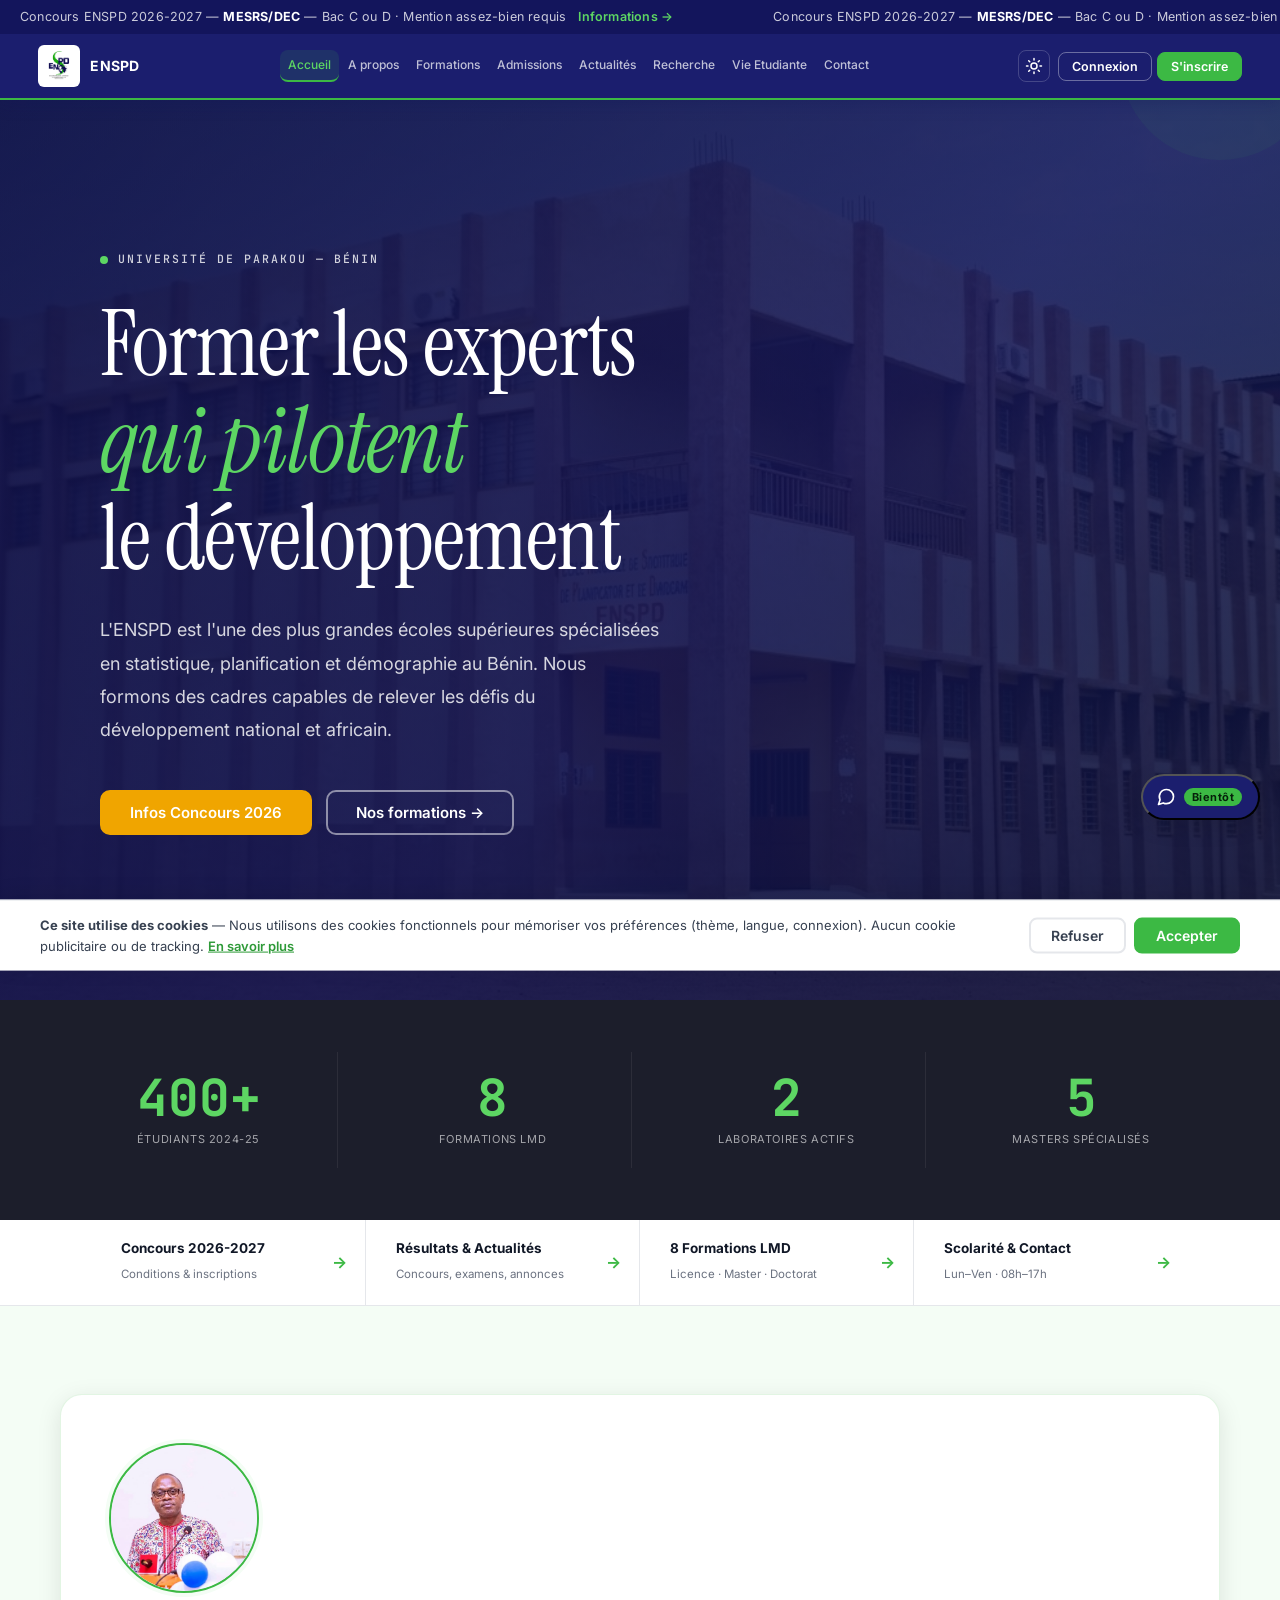
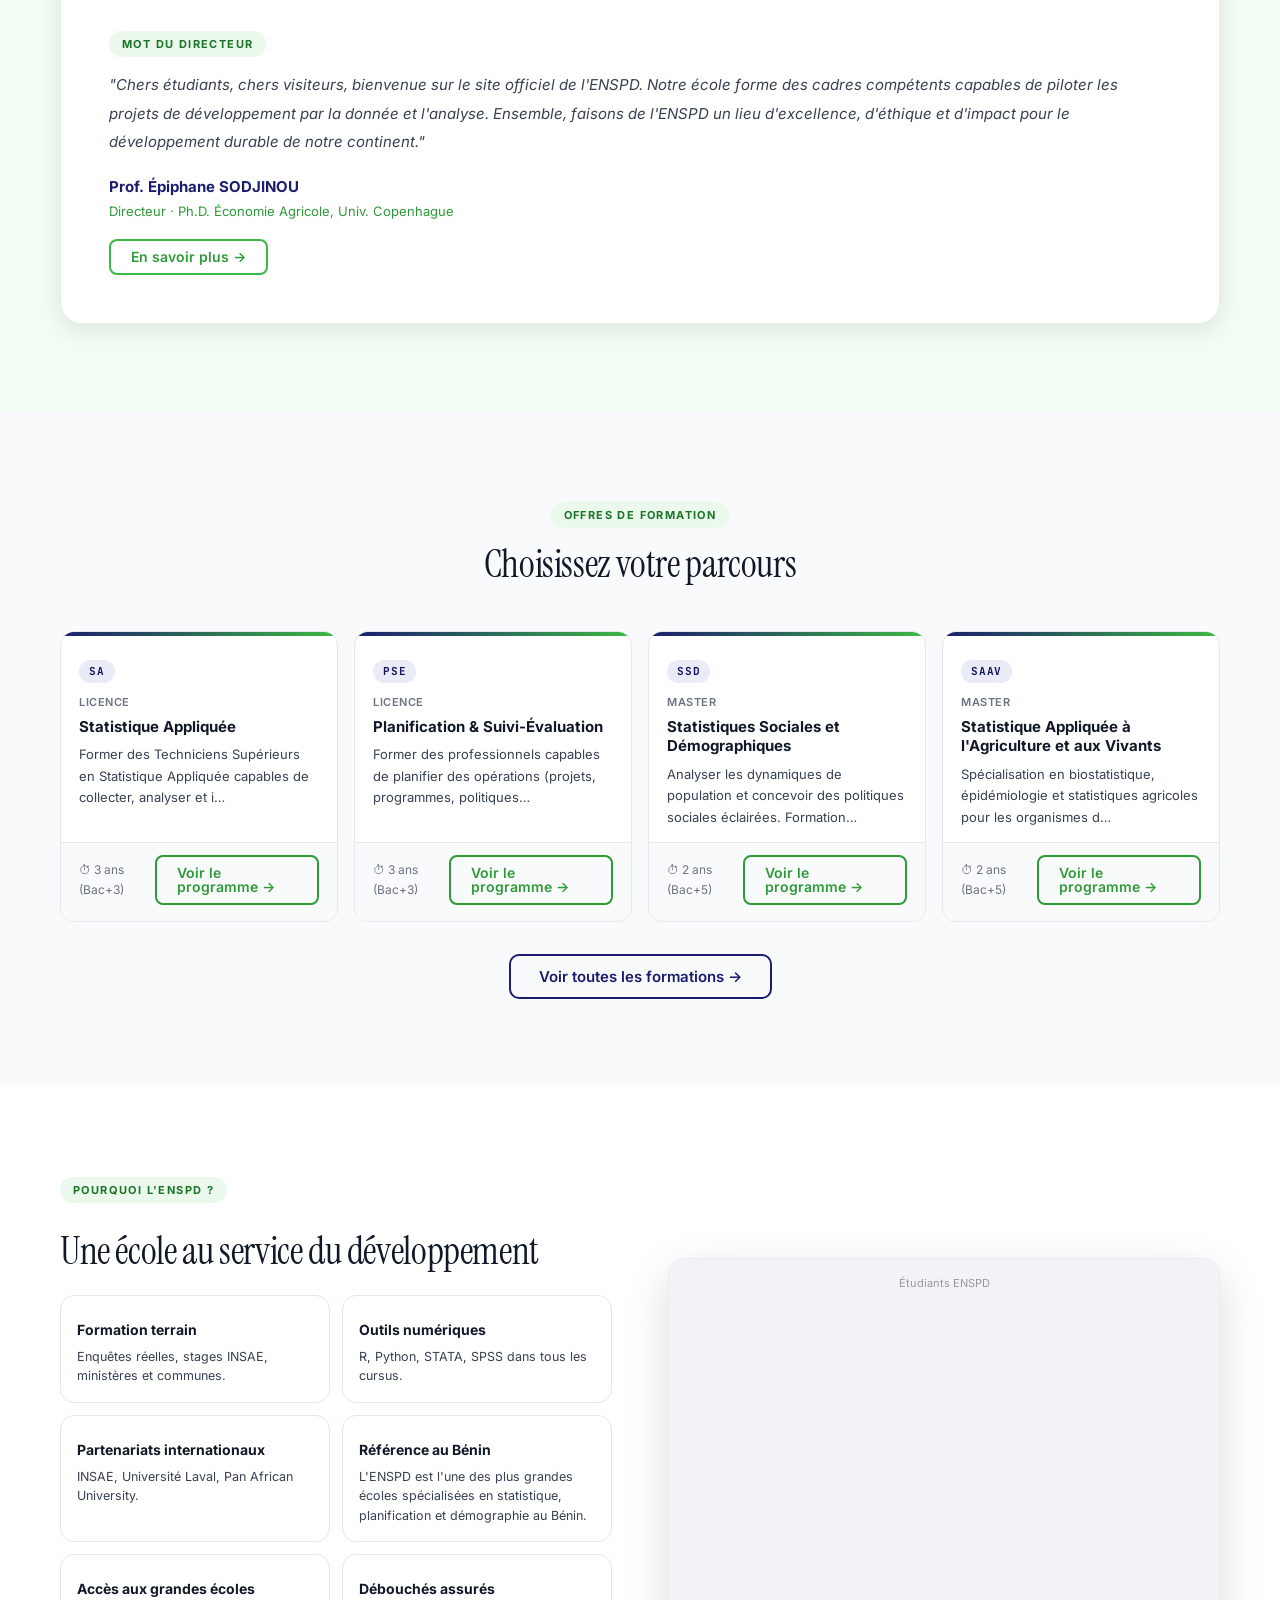
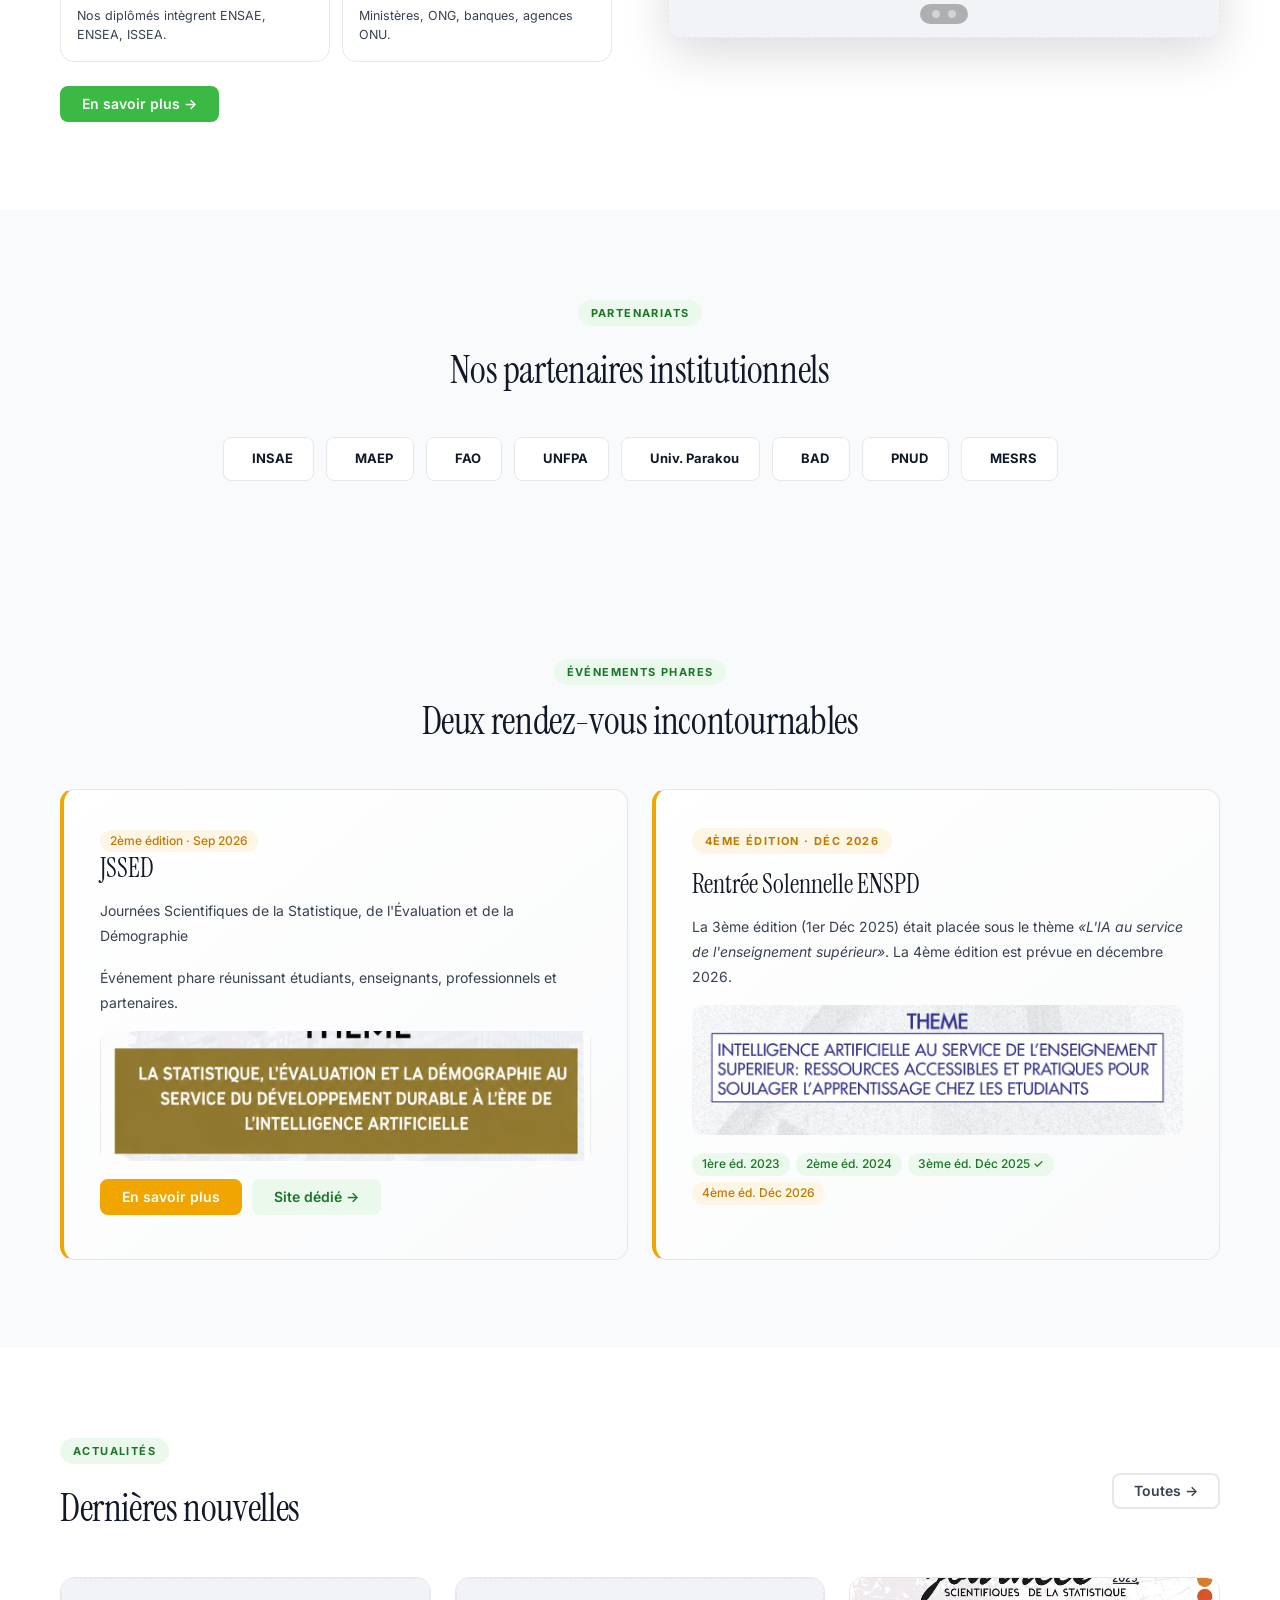
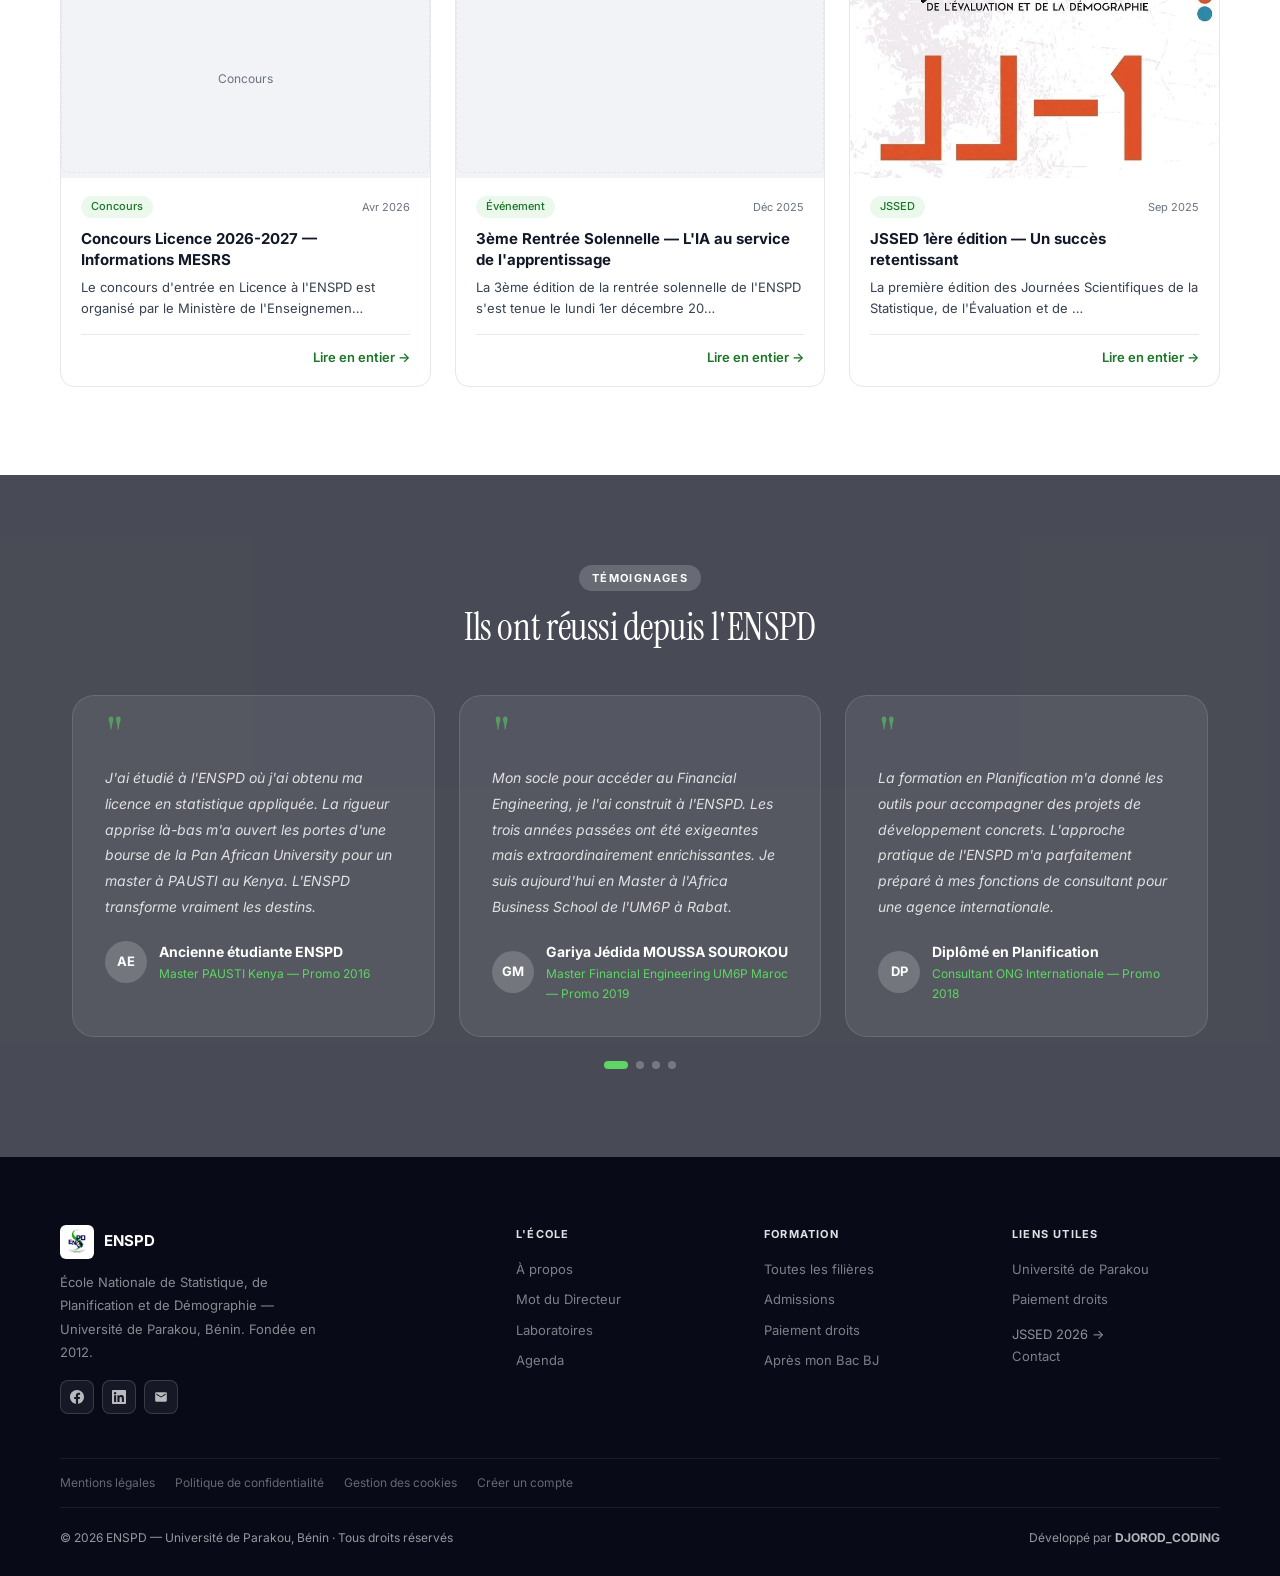
==== commit a4de03f2: "Site_actualisé Amélioration" ====
--- a/index.html
+++ b/index.html
@@ -1,5 +1,5 @@
 <!DOCTYPE html>
-<html lang="fr" data-theme="dark">
+<html lang="fr">
 <head>
 <meta charset="UTF-8">
 <meta name="viewport" content="width=device-width,initial-scale=1.0">
@@ -7,7 +7,7 @@
 <title>ENSPD — École Nationale de Statistique, de Planification et de Démographie | Université de Parakou</title>
 <meta name="description" content="Site officiel de l'ENSPD — Formation en Statistique, Planification et Démographie. Licences, Masters, Doctorat LMD. Université de Parakou, Bénin.">
 <meta name="robots" content="index,follow">
-<meta name="theme-color" content="#0C0E1A">
+<meta name="theme-color" content="#1B1E6E">
 <meta name="author" content="ENSPD — Université de Parakou">
 <meta name="keywords" content="ENSPD, statistique, planification, démographie, Bénin, Université de Parakou, LMD, concours, master, licence">
 <!-- Open Graph -->
@@ -80,10 +80,12 @@
       <svg class="ico-sun" width="18" height="18" viewBox="0 0 24 24" fill="none" stroke="currentColor" stroke-width="2" stroke-linecap="round" aria-hidden="true"><circle cx="12" cy="12" r="4"/><path d="M12 2v2M12 20v2M4.93 4.93l1.41 1.41M17.66 17.66l1.41 1.41M2 12h2M20 12h2M4.93 19.07l1.41-1.41M17.66 6.34l1.41-1.41"/></svg>
       <svg class="ico-moon" width="18" height="18" viewBox="0 0 24 24" fill="none" stroke="currentColor" stroke-width="2" stroke-linecap="round" stroke-linejoin="round" aria-hidden="true"><path d="M21 12.79A9 9 0 1 1 11.21 3 7 7 0 0 0 21 12.79z"/></svg>
     </button>
+    <!-- Sélecteur FR/EN retiré : la traduction est laissée au navigateur (standard sites pro)
     <div class="lang-selector" role="group" aria-label="Sélection de langue">
       <button class="lang-opt on" id="lang-fr" onclick="setLang('fr')" aria-pressed="true">FR</button>
       <button class="lang-opt" id="lang-en" onclick="setLang('en')" aria-pressed="false">EN</button>
     </div>
+    -->
     <!-- <button class="btn b-sec b-sm" onclick="window.open('bue.html');return false"
             style="font-size:11.5px" aria-label="Ouvrir le site BUE-ENSPD">BUE</button> -->
   </div>
@@ -563,6 +565,37 @@
         <button class="btn b-vt b-sm" id="btn-add-ev" hidden onclick="openPubEvModal()">+ Ajouter un événement</button>
       </div>
       <div id="events-list">Bientôt disponible</div>
+    </div>
+  </section>
+
+  <!-- VIE ÉTUDIANTE : organisations -->
+  <section class="sec bg-w">
+    <div class="wrap">
+      <div class="sec-head-row mb28">
+        <h2 class="page-h2">Organisations étudiantes</h2>
+      </div>
+      <div class="vie-grid">
+        <article class="card cp vie-card">
+          <span class="vie-tag">Représentation</span>
+          <h3>BUE — Bureau d'Union des Étudiants</h3>
+          <p>Instance représentative des étudiants de l'ENSPD, élue démocratiquement. Le BUE anime la vie associative, défend les intérêts des étudiants et organise des activités tout au long de l'année.</p>
+          <!-- Lien vers le site du BUE — prévu, masqué pour le moment
+          <button class="btn b-sec b-sm" onclick="window.open('bue.html');return false">Découvrir le site du BUE →</button>
+          -->
+          <span class="vie-soon">Espace dédié bientôt disponible</span>
+        </article>
+        <article class="card cp vie-card">
+          <span class="vie-tag">Association scientifique</span>
+          <h3>CRISTAL</h3>
+          <p>L'association scientifique des étudiants de l'ENSPD, organisée en quatre sections :</p>
+          <ul class="vie-sections">
+            <li>Informatique</li>
+            <li>Anglais</li>
+            <li>Art &amp; Développement personnel</li>
+            <li>Science fondamentale</li>
+          </ul>
+        </article>
+      </div>
     </div>
   </section>
 </div>
@@ -784,6 +817,13 @@
          width="80" height="80"
          onerror="this.hidden=true">
     <h2 id="wel-title" data-i18n="wel_t">Bienvenue sur le site officiel de l'ENSPD</h2>
+    <div class="enspd-acro" aria-label="ENSPD — École Nationale de Statistique, de Planification et de Démographie">
+      <div class="acro-row" style="--i:0"><b>E</b><span>cole</span></div>
+      <div class="acro-row" style="--i:1"><b>N</b><span>ationale</span></div>
+      <div class="acro-row" style="--i:2"><b>S</b><span>tatistique</span></div>
+      <div class="acro-row" style="--i:3"><b>P</b><span>lanification</span></div>
+      <div class="acro-row" style="--i:4"><b>D</b><span>émographie</span></div>
+    </div>
     <p data-i18n="wel_sub">École Nationale de Statistique, de Planification et de Démographie — Université de Parakou, Bénin</p>
     <div class="welcome-choices">
       <button class="wc-btn" onclick="chooseVisitor()">
@@ -801,7 +841,11 @@
   </div>
 </div>
 
-<!-- (Sticker WhatsApp flottant supprimé sur demande) -->
+<!-- Chat — placeholder « bientôt disponible » -->
+<button id="chat-fab" class="chat-fab" onclick="toast('Chat — bientôt disponible.','inf')" aria-label="Chat (bientôt disponible)" title="Chat — bientôt disponible">
+  <svg viewBox="0 0 24 24" fill="none" stroke="currentColor" stroke-width="2" stroke-linecap="round" stroke-linejoin="round" aria-hidden="true"><path d="M21 11.5a8.38 8.38 0 0 1-8.5 8.5 8.5 8.5 0 0 1-3.8-.9L3 21l1.9-5.7A8.5 8.5 0 0 1 12.5 3 8.38 8.38 0 0 1 21 11.5z"/></svg>
+  <span class="chat-fab-soon">Bientôt</span>
+</button>
 <button id="btt" data-i18n-title="btt_title" title="Retour en haut" aria-label="Retour en haut de page">↑</button>
 <script src="enspd.js" defer></script>
 </body>
--- a/shared.css
+++ b/shared.css
@@ -93,7 +93,7 @@
   --data-1 : #3CB944;
   --data-2 : #1B6EE0;
   --data-3 : #F0A500;
-  --data-4 : #8B5CF6;
+  --data-4 : #0E7490;
   --data-5 : #E5484D;
   --data-6 : #0EA5A4;
 
@@ -652,9 +652,10 @@
   content:'';
   position:absolute;
   bottom:-1px; left:0; right:0;
-  height:44px;
+  height:26px;
   background:var(--bg);
-  clip-path:ellipse(55% 100% at 50% 100%);
+  /* Courbe très douce (moins « blob IA ») */
+  clip-path:ellipse(150% 100% at 50% 100%);
 }
 [data-theme="dark"] .pg-hero::after { background:var(--bg); }
 .pg-hero .wi { position:relative; z-index:1; }
@@ -2642,3 +2643,44 @@
 
 /* Photos : conservées en dimensions réelles, recadrage propre (cover) */
 .gal-item img, .adm-dir-ico img, .dir-ph img, .nav-avatar img, img[data-dirimg] { object-fit:cover; }
+
+/* ━━━━━━━━━━━━━━━━━━━━━━━━━━━━━━━━━━━━━━━━━━━━━━━━━━━━━━━━━━━━━━━━━━━━━━━━
+   v1.2 — Animation d'accueil · Vie étudiante · Chat · Polissage
+   ━━━━━━━━━━━━━━━━━━━━━━━━━━━━━━━━━━━━━━━━━━━━━━━━━━━━━━━━━━━━━━━━━━━━━━━━ */
+
+/* Accueil : sigle ENSPD qui se déploie (École, Nationale, …) */
+.enspd-acro { width:fit-content; margin:10px auto 20px; display:flex; flex-direction:column; gap:5px; }
+.acro-row { display:flex; align-items:baseline; gap:9px; opacity:0; transform:translateX(-14px);
+  animation:acroIn .5s cubic-bezier(.2,.7,.3,1) forwards; animation-delay:calc(var(--i) * .26s + .15s); }
+.acro-row b { font-family:var(--fs); font-weight:400; font-size:30px; line-height:1; color:var(--vt); width:24px; text-align:center; }
+.acro-row span { font-family:var(--fs); font-size:22px; color:var(--txt); letter-spacing:.3px; }
+@keyframes acroIn { to { opacity:1; transform:none; } }
+@media (prefers-reduced-motion: reduce) { .acro-row { animation:none; opacity:1; transform:none; } }
+
+/* Vie étudiante : organisations (CRISTAL, BUE) */
+.vie-grid { display:grid; grid-template-columns:1fr 1fr; gap:22px; }
+.vie-card { display:flex; flex-direction:column; gap:10px; }
+.vie-card h3 { font-family:var(--fs); font-size:22px; color:var(--txt); }
+.vie-card p { color:var(--txt2); font-size:15px; line-height:1.7; }
+.vie-tag { align-self:flex-start; font-size:11px; font-weight:700; letter-spacing:.08em; text-transform:uppercase;
+  color:var(--green-ink-d); background:var(--vt-l); border:1px solid var(--brd); padding:4px 11px; border-radius:100px; }
+.vie-sections { list-style:none; display:flex; flex-wrap:wrap; gap:8px; padding:0; margin-top:4px; }
+.vie-sections li { font-size:13px; color:var(--txt2); background:var(--bg2); border:1px solid var(--brd);
+  border-radius:100px; padding:6px 13px; }
+.vie-soon { font-size:12.5px; color:var(--txt3); font-style:italic; margin-top:auto; }
+@media (max-width:760px){ .vie-grid { grid-template-columns:1fr; } }
+
+/* Chat flottant — placeholder « bientôt disponible » (sobre, sans sticker) */
+.chat-fab { position:fixed; right:20px; bottom:80px; z-index:60; display:inline-flex; align-items:center; gap:8px;
+  height:46px; padding:0 16px 0 13px; border-radius:100px; background:var(--mn); color:#fff;
+  box-shadow:var(--sh); transition:background var(--e),transform var(--e); }
+.chat-fab:hover { background:var(--mn-d); transform:translateY(-2px); }
+.chat-fab svg { width:20px; height:20px; }
+.chat-fab-soon { font-size:11px; font-weight:700; letter-spacing:.04em; background:var(--vt); color:#06210a;
+  padding:2px 8px; border-radius:100px; }
+[data-theme="dark"] .chat-fab { background:var(--mn); }
+[data-theme="dark"] .chat-fab-soon { background:var(--vt-m); color:#06210a; }
+
+/* Polissage mode sombre : scrollbar/sélection moins « vert sur noir » agressif */
+[data-theme="dark"] ::-webkit-scrollbar-thumb { background:var(--brd2); }
+[data-theme="dark"] ::selection { background:rgba(93,214,99,.22); color:var(--txt); }
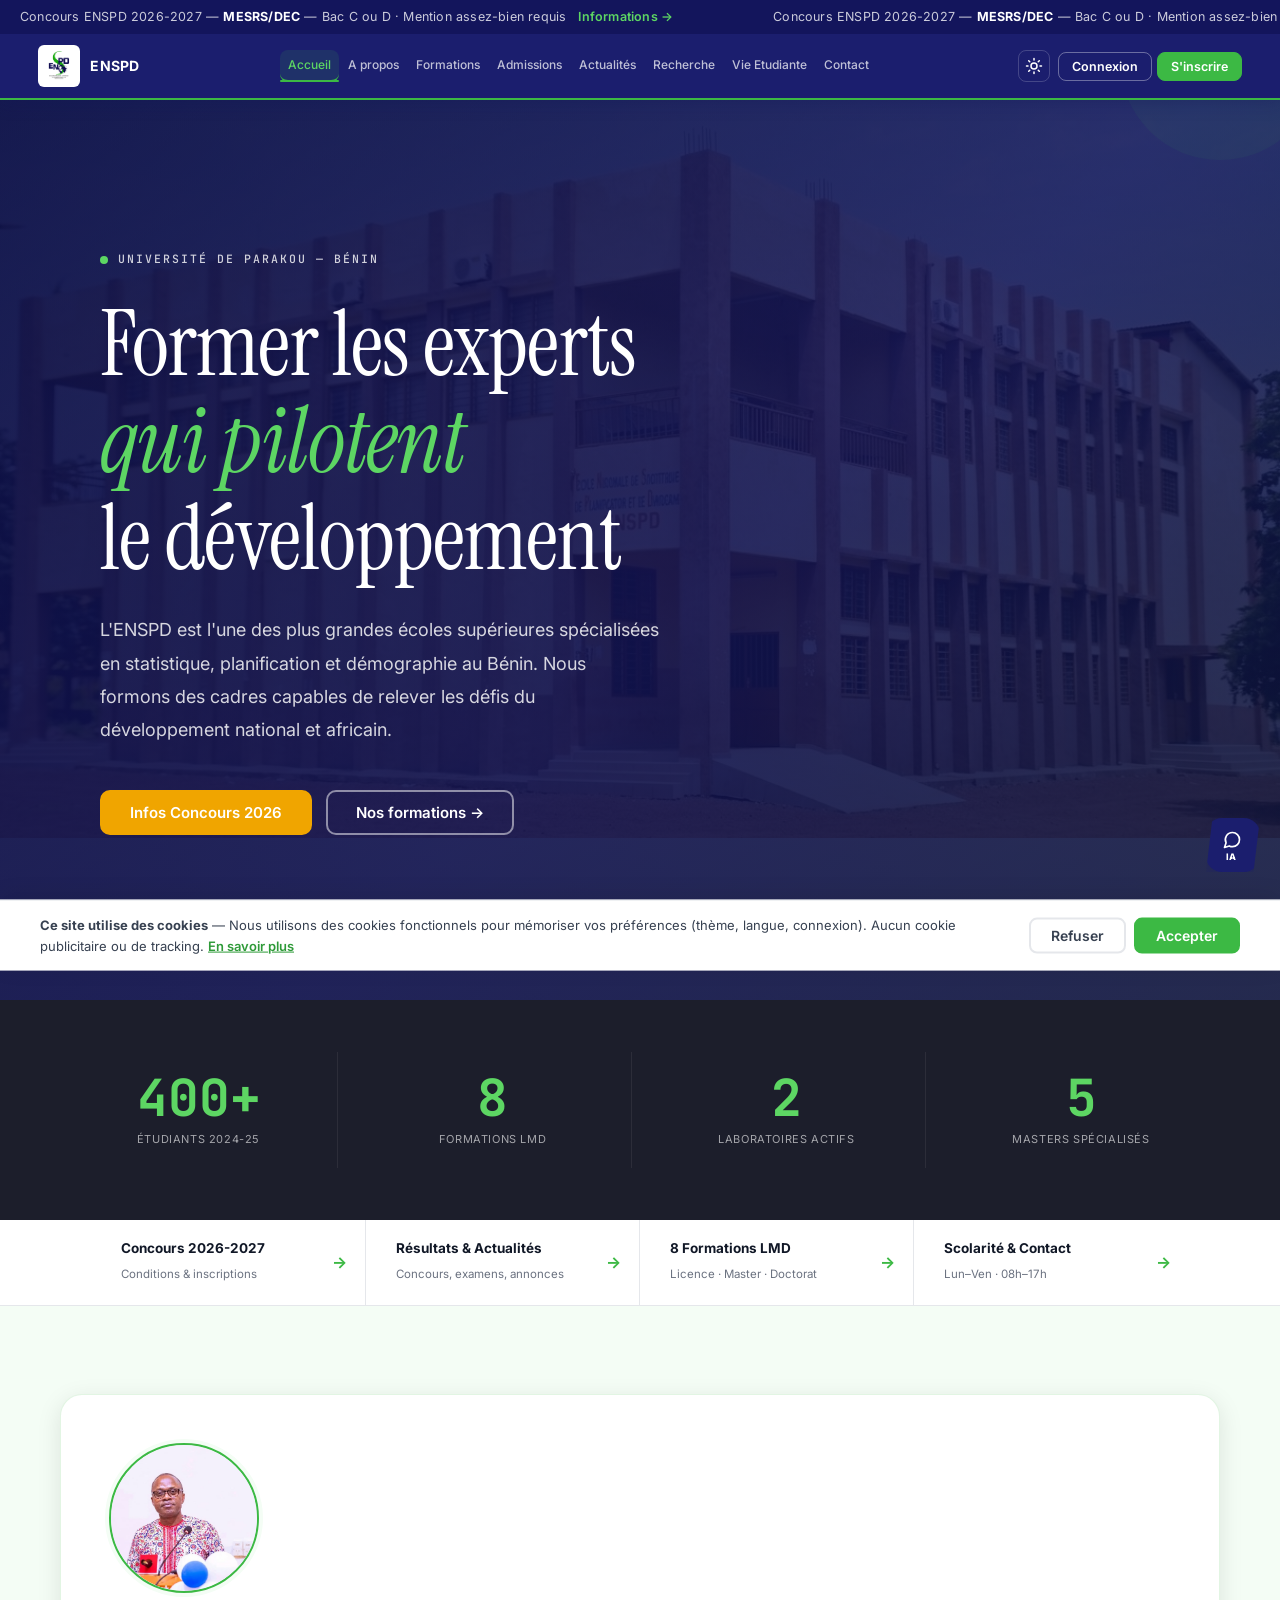
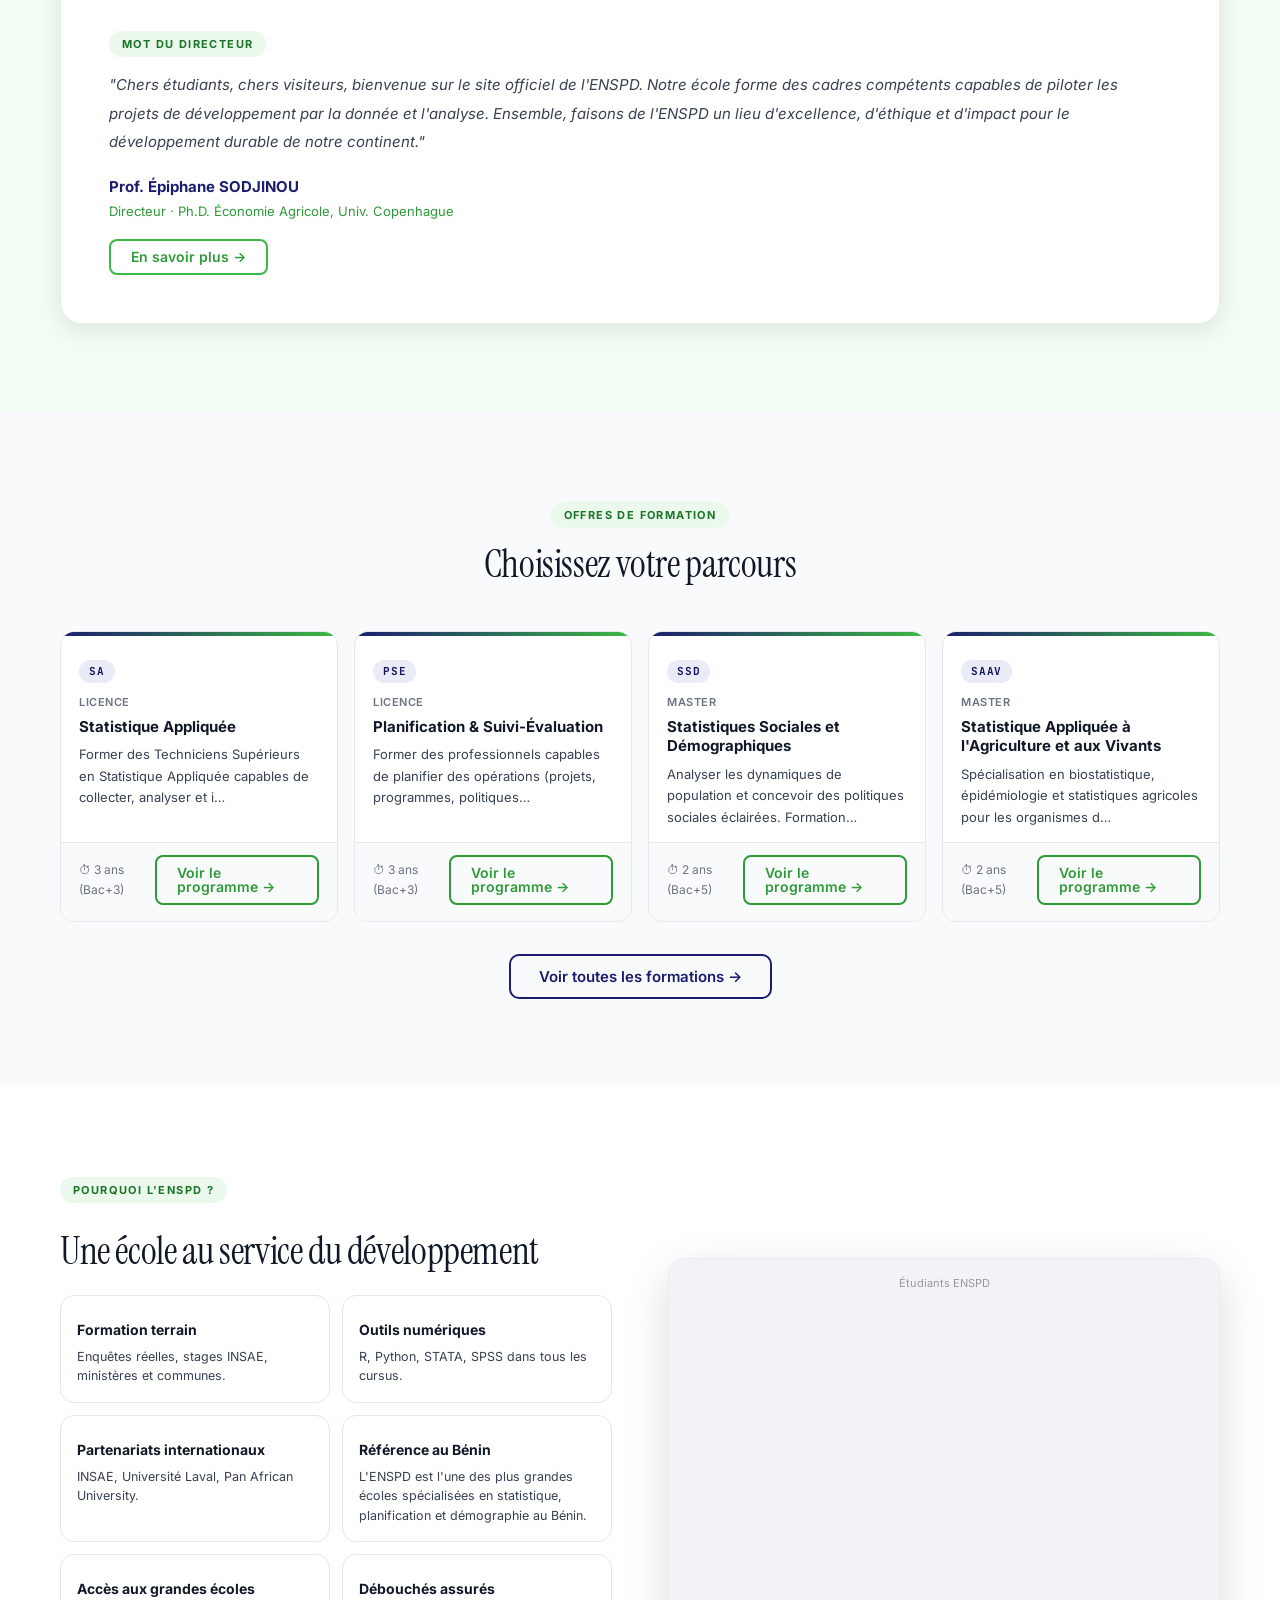
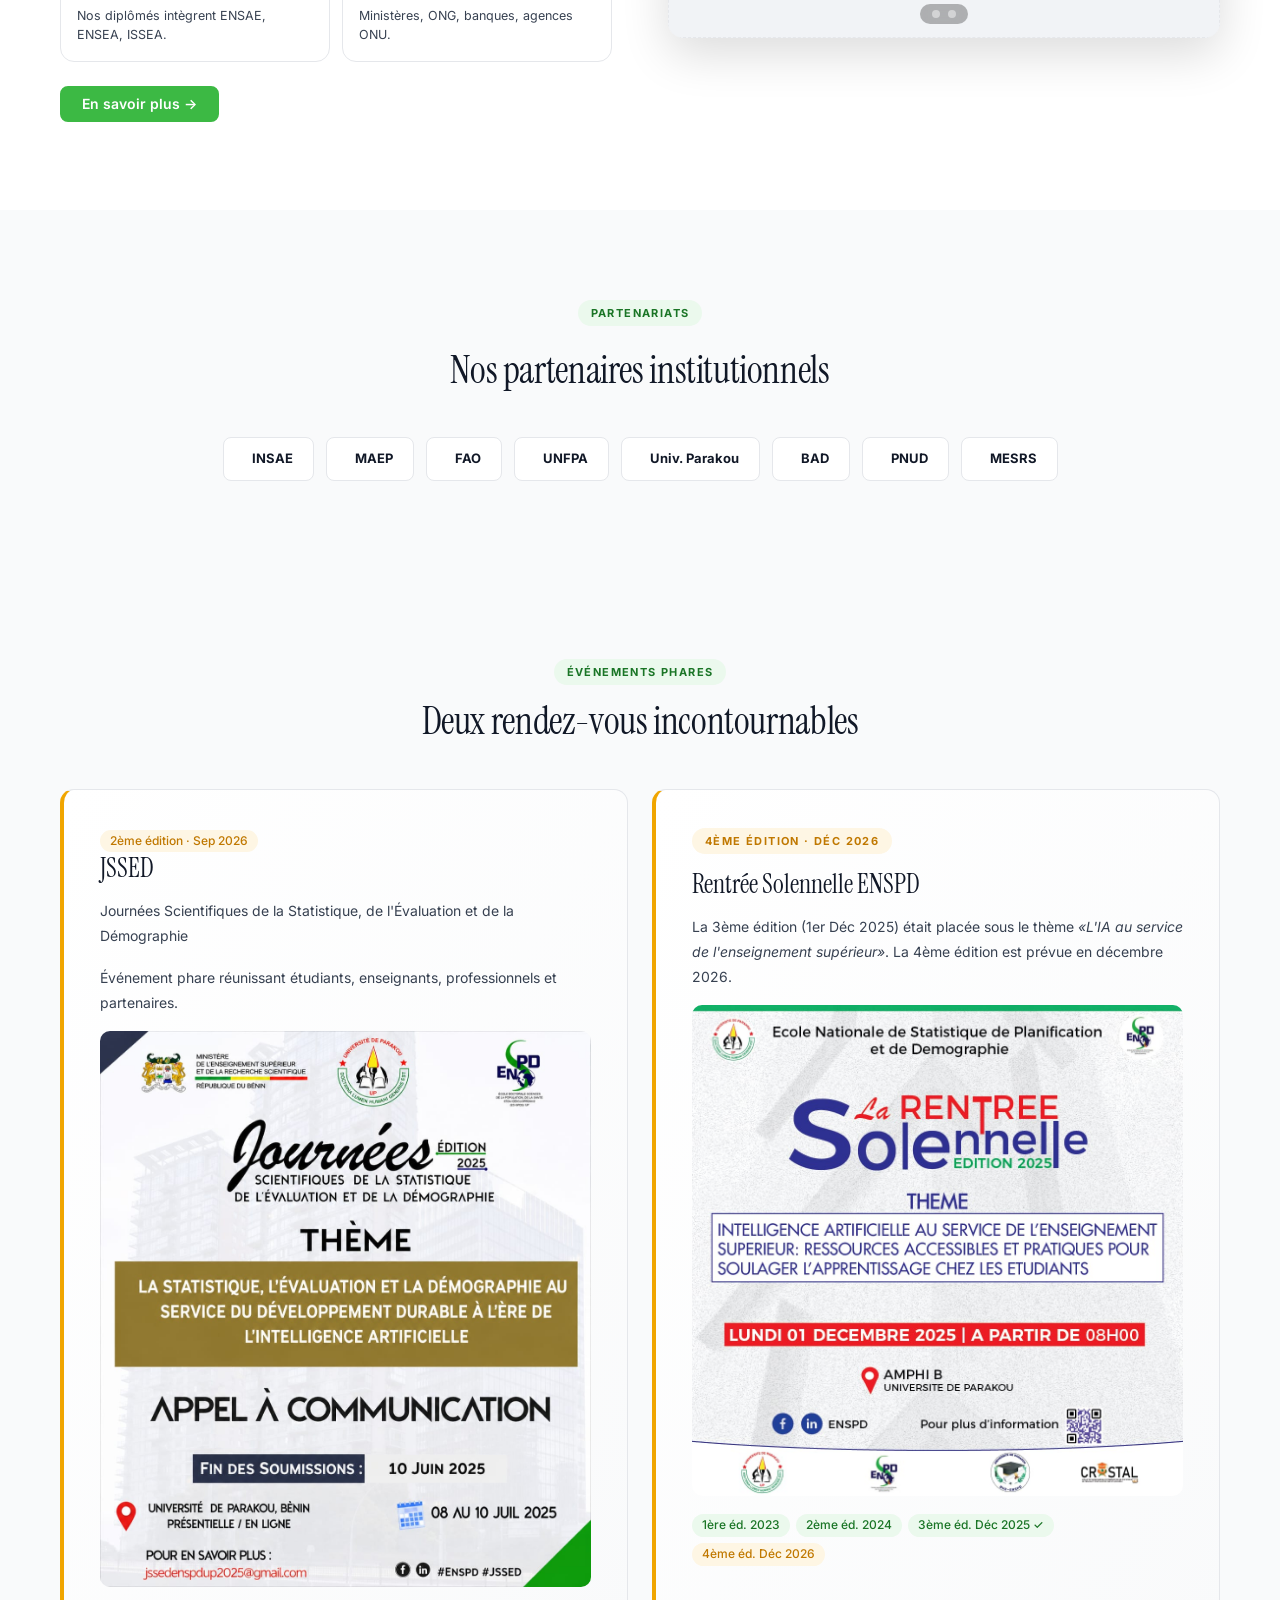
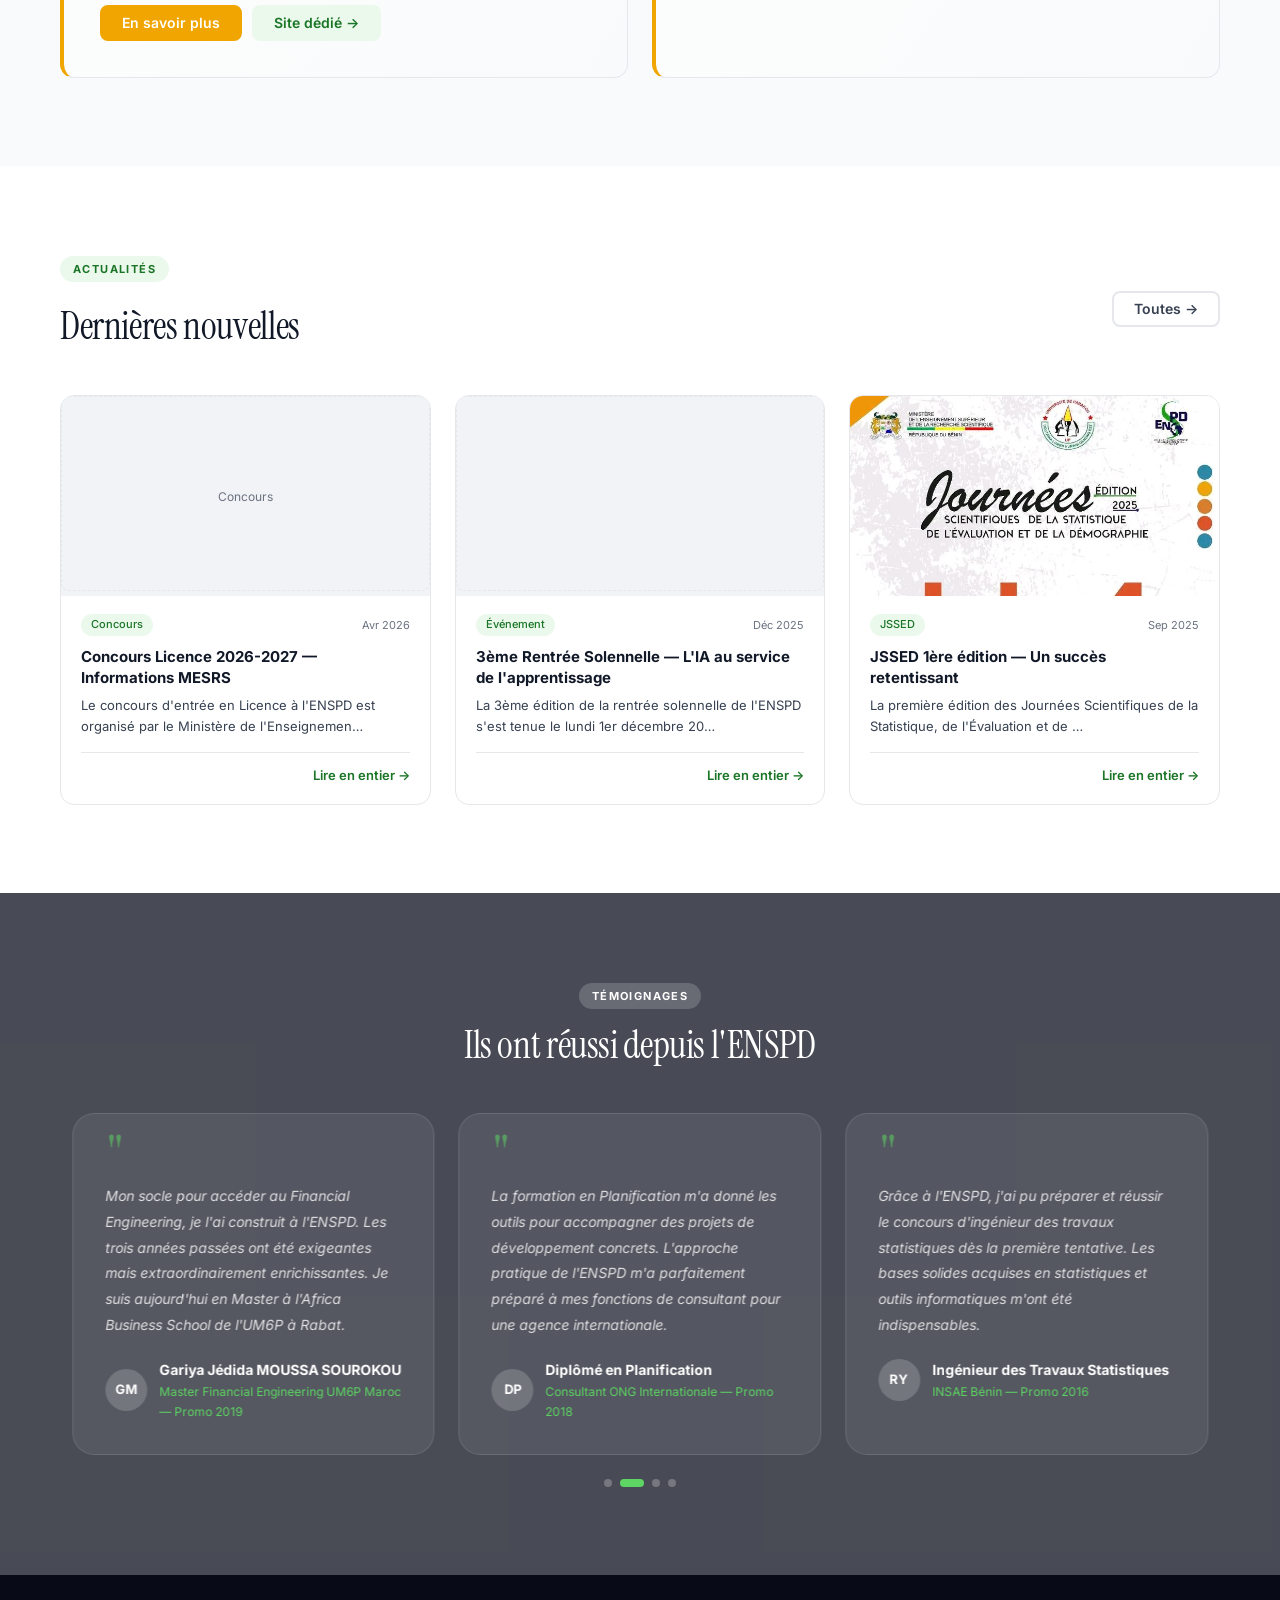
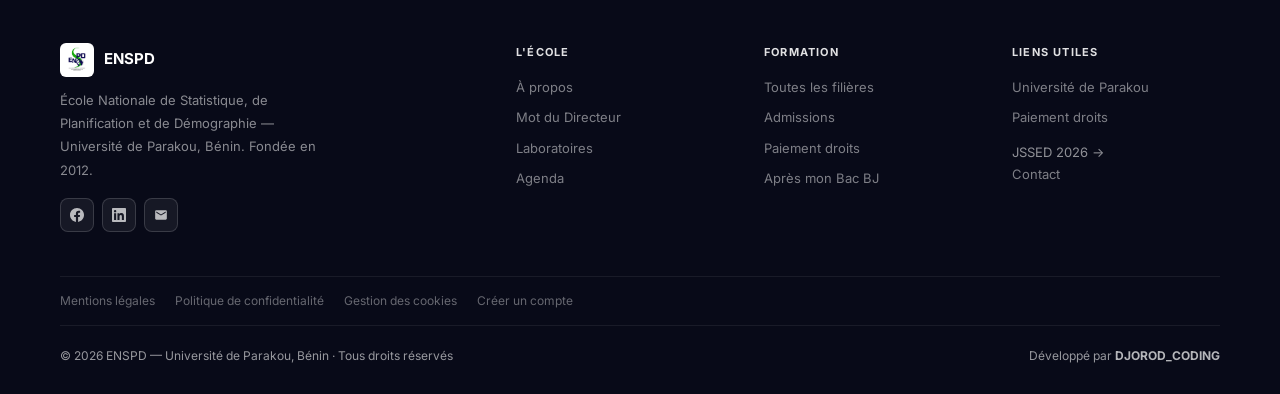
==== commit 2aec891f: "Implémente chatbot IA Delfa, dark mode système, animations professionnelles, audit sécurité, guide R" ====
--- a/index.html
+++ b/index.html
@@ -841,10 +841,33 @@
   </div>
 </div>
 
-<!-- Chat — placeholder « bientôt disponible » -->
-<button id="chat-fab" class="chat-fab" onclick="toast('Chat — bientôt disponible.','inf')" aria-label="Chat (bientôt disponible)" title="Chat — bientôt disponible">
-  <svg viewBox="0 0 24 24" fill="none" stroke="currentColor" stroke-width="2" stroke-linecap="round" stroke-linejoin="round" aria-hidden="true"><path d="M21 11.5a8.38 8.38 0 0 1-8.5 8.5 8.5 8.5 0 0 1-3.8-.9L3 21l1.9-5.7A8.5 8.5 0 0 1 12.5 3 8.38 8.38 0 0 1 21 11.5z"/></svg>
-  <span class="chat-fab-soon">Bientôt</span>
+<!-- Overlay transition de thème -->
+<div id="theme-ov" style="position:fixed;inset:0;z-index:9999;background:var(--bg);opacity:0;pointer-events:none;transition:opacity .3s ease;" aria-hidden="true"></div>
+
+<!-- Assistant IA ENSPD -->
+<div id="chat-window" class="chat-window" role="dialog" aria-label="Assistant virtuel ENSPD" aria-hidden="true">
+  <div class="chat-hdr">
+    <div class="chat-hdr-info">
+      <div class="chat-hdr-av">🎓</div>
+      <div>
+        <div class="chat-hdr-name">Assistant ENSPD</div>
+        <div class="chat-hdr-status"><span class="chat-dot"></span>En ligne — Propulsé par IA</div>
+      </div>
+    </div>
+    <button class="chat-cls" onclick="toggleChat()" aria-label="Fermer">✕</button>
+  </div>
+  <div id="chat-messages" class="chat-msgs"></div>
+  <div class="chat-ftr">
+    <textarea id="chat-input" class="chat-inp" placeholder="Posez votre question sur l'ENSPD…" rows="1"
+      onkeydown="chatKey(event)" oninput="chatAutoResize(this)" aria-label="Message"></textarea>
+    <button class="chat-snd" onclick="chatSend()" aria-label="Envoyer">
+      <svg viewBox="0 0 24 24" fill="none" stroke="currentColor" stroke-width="2.5" stroke-linecap="round" stroke-linejoin="round"><line x1="22" y1="2" x2="11" y2="13"/><polygon points="22 2 15 22 11 13 2 9 22 2"/></svg>
+    </button>
+  </div>
+</div>
+<button id="chat-fab" class="chat-fab" onclick="toggleChat()" aria-label="Assistant virtuel ENSPD" aria-expanded="false" title="Assistant IA — ENSPD">
+  <svg class="chat-fab-ico" viewBox="0 0 24 24" fill="none" stroke="currentColor" stroke-width="2" stroke-linecap="round" stroke-linejoin="round" aria-hidden="true"><path d="M21 11.5a8.38 8.38 0 0 1-8.5 8.5 8.5 8.5 0 0 1-3.8-.9L3 21l1.9-5.7A8.5 8.5 0 0 1 12.5 3 8.38 8.38 0 0 1 21 11.5z"/></svg>
+  <span class="chat-fab-lbl">IA</span>
 </button>
 <button id="btt" data-i18n-title="btt_title" title="Retour en haut" aria-label="Retour en haut de page">↑</button>
 <script src="enspd.js" defer></script>
--- a/shared.css
+++ b/shared.css
@@ -239,8 +239,11 @@
   color:rgba(255,255,255,.78);
   font-size:12.5px;
   letter-spacing:.2px;
-  position:sticky;
+  position:fixed;          /* ← au lieu de sticky */
   top:0;
+  left:0;
+  right:0;
+  width:100%;
   z-index:201;
   height:var(--tb);
   display:flex;
@@ -315,6 +318,11 @@
   box-shadow:0 2px 16px rgba(19,21,92,.35);
   transition:box-shadow .25s,background .3s;
 }
+/* La navbar devient également fixe sous la topbar */
+.nav { position:fixed; left:0; right:0; top:var(--tb); }
+
+/* Décale le contenu pour compenser topbar + navbar fixes */
+body { padding-top:calc(var(--tb) + var(--nh)); }
 .nav.scrolled { box-shadow:0 4px 28px rgba(0,0,0,.38); }
 
 /* Brand */
@@ -2684,3 +2692,568 @@
 /* Polissage mode sombre : scrollbar/sélection moins « vert sur noir » agressif */
 [data-theme="dark"] ::-webkit-scrollbar-thumb { background:var(--brd2); }
 [data-theme="dark"] ::selection { background:rgba(93,214,99,.22); color:var(--txt); }
+
+/* ━━━━━━━━━━━━━━━━━━━━━━━━━━━━━━━━━━━━━━━━━━━━━━━━━━━━━━━━━━━━━━━━━━━━━━━━
+   39. RESPONSIVE PATCH — Mobile alignment + global safeguards (2026-06)
+   ━━━━━━━━━━━━━━━━━━━━━━━━━━━━━━━━━━━━━━━━━━━━━━━━━━━━━━━━━━━━━━━━━━━━━━━━ */
+
+/* Anti-overflow global : aucune section ne doit déborder en largeur */
+html, body { overflow-x:hidden; max-width:100vw; }
+img, video, iframe, svg { max-width:100%; height:auto; }
+table { max-width:100%; }
+
+/* ≤1100px — Burger + bouton thème alignés à droite (fin de la nav) */
+@media (max-width:1100px) {
+  .nav            { gap:6px; padding:0 14px; }
+  .nav-brand      { margin-right:auto; }      /* repousse le reste à droite */
+  .nav-links      { flex:initial; }           /* libère l'espace flex */
+  .nav-acts       { order:2; margin-left:0; }
+  .burger         { order:3; margin-left:4px; }
+  .nav-auth       { display:none; }
+}
+
+/* ≤768px — densité, hero, sections, footer */
+@media (max-width:768px) {
+  :root { --nh:60px; --tb:30px; }
+  .nav             { padding:0 12px; }
+  .nav-brand-txt strong { font-size:13px; }
+  .nav-logo        { height:36px; }
+  .top-bar         { font-size:11px; }
+
+  /* Sections : padding réduit, jamais d'overflow horizontal */
+  .sec, .sec-s    { padding-left:16px; padding-right:16px; }
+  .wrap           { padding-left:0; padding-right:0; }
+
+  /* Grilles génériques → 1 colonne */
+  .g2, .g3, .g4,
+  .form-apercu-grid,
+  .adm-quick-grid,
+  .vie-grid,
+  .stats-in        { grid-template-columns:1fr; }
+  .adm-kpi-grid    { grid-template-columns:repeat(2,1fr); }
+
+  /* Hero plus compact */
+  .hero            { min-height:auto; }
+  .hero-in         { padding:24px 16px; }
+  .hero-eyebrow    { font-size:11px; }
+
+  /* En-têtes de section : titre + actions empilés proprement */
+  .sec-head-row,
+  .thread-header,
+  .page-head,
+  .pg-hero-head    {
+    display:grid;
+    grid-template-columns:minmax(0,1fr);
+    gap:10px;
+  }
+  .sec-head-row > *,
+  .thread-header > * { min-width:0; }
+
+  /* Tableaux : scroll horizontal interne */
+  .table-wrap, .tbl-wrap { overflow-x:auto; -webkit-overflow-scrolling:touch; }
+  table            { display:block; overflow-x:auto; white-space:nowrap; }
+
+  /* Formulaires (contact, admissions, auth) : pleine largeur */
+  input, select, textarea, .form-row, .form-col {
+    width:100%;
+    max-width:100%;
+    box-sizing:border-box;
+  }
+  .form-row.two, .form-grid { grid-template-columns:1fr; display:grid; gap:12px; }
+
+  /* Footer */
+  .footer-g        { grid-template-columns:1fr; gap:24px; }
+}
+
+/* ≤600px */
+@media (max-width:600px) {
+  .nav-brand small,
+  .nav-brand-txt small { display:none; }
+  .hero-ctas .btn  { font-size:13px; padding:11px 16px; }
+  .top-bar         { font-size:10.5px; }
+  .top-bar-content { gap:8px; }
+}
+
+/* ≤480px — très petit mobile */
+@media (max-width:480px) {
+  :root { --nh:56px; }
+  .nav             { padding:0 10px; gap:4px; }
+  .nav-logo        { height:32px; }
+  .nav-brand-txt strong { font-size:12px; }
+  .nav-ib          { width:30px; height:30px; }
+  .sec, .sec-s    { padding-left:14px; padding-right:14px; }
+  .hero-title      { font-size:clamp(28px,9vw,40px); line-height:1.1; }
+  .hero-desc       { font-size:14px; }
+  .hero-ctas .btn  { width:100%; }
+  .btn             { padding:10px 16px; font-size:13px; }
+  .adm-kpi-grid    { grid-template-columns:1fr; }
+  .gal-mosaic      { grid-template-columns:1fr; }
+}
+
+/* ════════════════════════════════════════════════════════════════════════
+   40. RESPONSIVE PATCH — PAGE D'ACCUEIL (anti-débordement mobile)
+   ════════════════════════════════════════════════════════════════════════ */
+
+/* 40.1 — Containment global du conteneur d'accueil + sections internes.
+   Empêche TOUTE section du home de dépasser la largeur du viewport. */
+#p-accueil,
+#p-accueil > section,
+#p-accueil > div,
+.hero,
+.stats-band,
+.quick-actions-strip,
+.sec, .sec-s,
+.wrap {
+  max-width: 100%;
+  box-sizing: border-box;
+}
+#p-accueil { overflow-x: hidden; }
+
+/* 40.2 — Médias jamais plus larges que leur parent (sécurité) */
+#p-accueil img,
+#p-accueil video,
+#p-accueil iframe,
+#p-accueil svg {
+  max-width: 100%;
+  height: auto;
+}
+.hero-bg img { height: 100%; }   /* re-force le cover du hero */
+.why-slide img, .why-slide .why-img-main { height: 100%; }
+
+/* 40.3 — Cassure des mots longs (titres, citations, liens) */
+.hero-title, .hero-desc,
+.sh-h2, .stag,
+.dir-box, .dir-box blockquote,
+.qa-body, .qa-body strong, .qa-body span,
+.ev-card, .ev-card-title-dark, .ev-card-desc-dark,
+.temo-card, .temo-card-inner,
+.partner-logo-chip {
+  overflow-wrap: anywhere;
+  word-break: break-word;
+}
+
+/* ─────────────────────────────────────────────
+   ≤ 768px — adaptations spécifiques home
+   ───────────────────────────────────────────── */
+@media (max-width: 768px) {
+
+  /* Hero : padding équilibré, plus de débordement par marge énorme */
+  .hero { min-height: auto; }
+  .hero-in {
+    padding: 80px 16px 60px;
+    max-width: 100%;
+  }
+  .hero-title { max-width: 100%; }
+  .hero-desc  { max-width: 100%; margin-bottom: 28px; }
+  .hero-ctas  { flex-direction: column; width: 100%; }
+  .hero-ctas .btn { width: 100%; justify-content: center; }
+
+  /* Stats band : 2 colonnes lisibles, bordures internes adoucies */
+  .stats-band { padding: 28px 14px; }
+  .stats-in   { grid-template-columns: repeat(2, 1fr); gap: 8px; }
+  .sbox       {
+    border-right: none;
+    border-bottom: 1px solid rgba(255,255,255,.07);
+    padding: 14px 6px;
+  }
+  .sbox:nth-last-child(-n+2) { border-bottom: none; }
+
+  /* Quick access strip : déjà 1 colonne via la règle existante */
+  .qa-wrap { padding: 0; }
+  .qa-card { padding: 16px 14px; }
+
+  /* Mot du directeur : passage en colonne propre */
+  .dir-box {
+    flex-direction: column;
+    align-items: center;
+    text-align: center;
+    gap: 20px;
+    padding: 24px 18px;
+  }
+  .dir-ph { width: 120px; height: 120px; }
+  .dir-box blockquote { font-size: 15px; line-height: 1.7; }
+
+  /* Why-layout : 1 colonne (déjà), ajustements */
+  .why-layout   { grid-template-columns: 1fr; gap: 28px; }
+  .why-grid-2   { grid-template-columns: 1fr; }
+  .why-slider   { height: 240px; }
+
+  /* Formations aperçu : cartes plus larges */
+  .form-apercu-grid {
+    grid-template-columns: 1fr;
+    gap: 12px;
+  }
+
+  /* Événements phares : empilement + image plus courte */
+  .ev-card, .ev-card-rentree {
+    padding: 22px 18px;
+  }
+  .ev-card-img, .ev-card-img-ph { height: 160px; }
+  .ev-card-acts { flex-direction: column; }
+  .ev-card-acts .btn, .ev-card-acts .btn2 { width: 100%; justify-content: center; }
+
+  /* Cercle décoratif qui dépassait visuellement */
+  .ev-card-deco { width: 140px; height: 140px; top:-30px; right:-30px; }
+
+  /* Témoignages : 1 carte = 100% (était 33.33%) ⇒ STOP au débordement */
+  .temo-card { flex: 0 0 100%; padding: 0 6px; }
+  .temo-card-inner { padding: 22px 18px; }
+
+  /* Partenaires : chips compactes, jamais plus larges que l'écran */
+  .partners-logo-wall { gap: 8px; }
+  .partner-logo-chip  {
+    padding: 8px 12px;
+    font-size: 12px;
+    max-width: 100%;
+  }
+}
+
+/* ─────────────────────────────────────────────
+   ≤ 480px — très petit mobile
+   ───────────────────────────────────────────── */
+@media (max-width: 480px) {
+  .hero-in { padding: 70px 14px 50px; }
+  .hero-eyebrow { margin-bottom: 18px; letter-spacing: 1.4px; }
+  .hero-title   { font-size: clamp(26px, 8.5vw, 38px); margin-bottom: 18px; }
+  .hero-desc    { font-size: 13.5px; line-height: 1.7; margin-bottom: 22px; }
+
+  .stats-in     { grid-template-columns: repeat(2, 1fr); }
+  .sval         { font-size: 28px; }
+  .slbl         { font-size: 11px; }
+
+  .dir-ph       { width: 100px; height: 100px; }
+  .dir-box blockquote { font-size: 14px; }
+
+  .why-slider   { height: 200px; }
+
+  .ev-card-img, .ev-card-img-ph { height: 130px; }
+  .ev-card-title-dark { font-size: 20px; }
+
+  .partner-logo-chip { padding: 6px 10px; font-size: 11.5px; }
+}
+
+/* ================================================================
+   SECTION 41 — RESPONSIVE PATCH — FLOATING BUTTONS (Mobile overflow fix)
+   ================================================================ */
+@media (max-width: 768px) {
+  /* Force body/html to never allow horizontal overflow */
+  html, body {
+    overflow-x: hidden !important;
+    width: 100% !important;
+    position: relative;
+    touch-action: pan-y;
+  }
+
+  /* Constrain all fixed floating buttons so they never overflow */
+  .wa-float, .chat-fab, #btt {
+    right: 10px !important;
+    left: auto !important;
+    margin-left: 0 !important;
+    margin-right: 0 !important;
+    transform-origin: center right;
+  }
+
+  /* WhatsApp floating button — smaller, tighter */
+  .wa-float {
+    width: 42px;
+    height: 42px;
+    bottom: 90px;
+    border-radius: 12px;
+    overflow: hidden;
+  }
+  .wa-float svg {
+    width: 20px;
+    height: 20px;
+  }
+
+  /* Back-to-top button — smaller, tighter */
+  #btt {
+    width: 38px;
+    height: 38px;
+    bottom: 18px;
+    font-size: 16px;
+    border-radius: 50%;
+    overflow: hidden;
+  }
+  #btt.on {
+    transform: none;
+  }
+
+  /* Chat FAB — smaller, tighter */
+  .chat-fab {
+    height: 38px;
+    padding: 0 12px 0 10px;
+    gap: 6px;
+    bottom: 60px;
+    border-radius: 100px;
+    overflow: hidden;
+  }
+  .chat-fab svg {
+    width: 18px;
+    height: 18px;
+  }
+  .chat-fab-soon {
+    font-size: 11px;
+  }
+}
+
+@media (max-width: 480px) {
+  /* Even tighter on very small screens */
+  .wa-float, .chat-fab, #btt {
+    right: 6px !important;
+  }
+  .wa-float {
+    width: 38px;
+    height: 38px;
+    bottom: 86px;
+  }
+  .wa-float svg {
+    width: 18px;
+    height: 18px;
+  }
+  #btt {
+    width: 34px;
+    height: 34px;
+    bottom: 14px;
+    font-size: 14px;
+  }
+  .chat-fab {
+    height: 34px;
+    padding: 0 10px 0 8px;
+    gap: 4px;
+    bottom: 52px;
+  }
+  .chat-fab svg {
+    width: 16px;
+    height: 16px;
+  }
+  .chat-fab-soon {
+    font-size: 10px;
+  }
+}
+
+/* ━━━━━━━━━━━━━━━━━━━━━━━━━━━━━━━━━━━━━━━━━━━━━━━━━━━━━━━━━━━━━━━━━━━━━━━━
+   41. CHATBOT IA ENSPD
+   ━━━━━━━━━━━━━━━━━━━━━━━━━━━━━━━━━━━━━━━━━━━━━━━━━━━━━━━━━━━━━━━━━━━━━━━━ */
+.chat-window {
+  position:fixed; bottom:90px; right:20px; width:360px;
+  max-width:calc(100vw - 32px); height:520px;
+  background:var(--wh); border-radius:20px; box-shadow:var(--sh-xl);
+  display:flex; flex-direction:column; overflow:hidden; z-index:850;
+  border:1px solid var(--brd);
+  transform:translateY(24px) scale(.96); opacity:0; pointer-events:none;
+  transition:transform .32s cubic-bezier(.34,1.4,.64,1), opacity .22s ease;
+}
+.chat-window.open { transform:none; opacity:1; pointer-events:all; }
+[data-theme="dark"] .chat-window { background:var(--bg2); }
+
+.chat-hdr {
+  background:linear-gradient(135deg,var(--mn-d),var(--mn));
+  padding:14px 16px; display:flex; align-items:center;
+  justify-content:space-between; flex-shrink:0;
+}
+.chat-hdr-info { display:flex; align-items:center; gap:10px; }
+.chat-hdr-av { font-size:24px; line-height:1; }
+.chat-hdr-name { font-size:14px; font-weight:700; color:#fff; line-height:1.2; }
+.chat-hdr-status {
+  font-size:11px; color:rgba(255,255,255,.7);
+  display:flex; align-items:center; gap:5px; margin-top:3px;
+}
+.chat-dot {
+  width:7px; height:7px; border-radius:50%; background:var(--vt-m); flex-shrink:0;
+  animation:pulse 2.4s ease-in-out infinite;
+}
+.chat-cls {
+  background:rgba(255,255,255,.12); border:none; color:#fff;
+  width:30px; height:30px; border-radius:8px; cursor:pointer;
+  font-size:14px; display:flex; align-items:center; justify-content:center;
+  transition:background var(--e); flex-shrink:0;
+}
+.chat-cls:hover { background:rgba(255,255,255,.28); }
+
+.chat-msgs {
+  flex:1; overflow-y:auto; padding:14px 12px;
+  display:flex; flex-direction:column; gap:10px;
+  scroll-behavior:smooth;
+}
+.cm-row { display:flex; align-items:flex-end; gap:8px; }
+.cm-usr { justify-content:flex-end; }
+.cm-av { font-size:20px; flex-shrink:0; line-height:1; }
+.cm-bbl {
+  padding:10px 14px; border-radius:14px;
+  font-size:13.5px; line-height:1.65;
+  max-width:82%; word-break:break-word;
+}
+.cm-bbl-bot {
+  background:var(--bg2); color:var(--txt);
+  border-radius:4px 14px 14px 14px;
+  box-shadow:var(--sh-xs);
+}
+.cm-bbl-usr {
+  background:linear-gradient(135deg,var(--mn),var(--mn-d));
+  color:#fff; border-radius:14px 4px 14px 14px;
+}
+[data-theme="dark"] .cm-bbl-bot { background:var(--bg3); }
+
+.cm-typing { display:flex; gap:5px; align-items:center; padding:12px 16px; }
+.cm-typing span {
+  width:7px; height:7px; border-radius:50%; background:var(--txt3);
+  animation:chat-bounce .75s ease-in-out infinite;
+}
+.cm-typing span:nth-child(2) { animation-delay:.15s; }
+.cm-typing span:nth-child(3) { animation-delay:.3s; }
+@keyframes chat-bounce {
+  0%,80%,100% { transform:translateY(0); opacity:.6; }
+  40%          { transform:translateY(-6px); opacity:1; }
+}
+
+.chat-ftr {
+  border-top:1px solid var(--brd); padding:10px 12px;
+  display:flex; gap:8px; align-items:flex-end; flex-shrink:0;
+  background:var(--wh);
+}
+[data-theme="dark"] .chat-ftr { background:var(--bg2); }
+.chat-inp {
+  flex:1; border:1.5px solid var(--brd); border-radius:12px;
+  padding:9px 12px; font-size:13.5px; font-family:var(--f);
+  resize:none; background:var(--bg); color:var(--txt);
+  outline:none; line-height:1.55; max-height:120px; overflow-y:auto;
+  transition:border-color var(--e);
+}
+.chat-inp:focus { border-color:var(--vt); }
+[data-theme="dark"] .chat-inp { background:var(--bg3); }
+.chat-snd {
+  width:40px; height:40px; border-radius:11px;
+  background:var(--mn); border:none; color:#fff; cursor:pointer;
+  display:flex; align-items:center; justify-content:center; flex-shrink:0;
+  transition:background var(--e), transform var(--e), box-shadow var(--e);
+  box-shadow:0 2px 10px rgba(27,30,110,.3);
+}
+.chat-snd:hover { background:var(--vt); transform:scale(1.06); box-shadow:0 4px 14px rgba(60,185,68,.4); }
+.chat-snd svg { width:15px; height:15px; }
+
+/* FAB chatbot */
+.chat-fab {
+  position:fixed; right:20px; bottom:28px; z-index:860;
+  width:54px; height:54px; border-radius:16px;
+  background:var(--mn); border:none; color:#fff; cursor:pointer;
+  display:flex; flex-direction:column; align-items:center; justify-content:center;
+  gap:2px; box-shadow:0 4px 22px rgba(27,30,110,.48);
+  transition:transform var(--e), background var(--e), box-shadow var(--e);
+  clip-path:polygon(12% 0,100% 0,88% 100%,0 100%);
+}
+.chat-fab:hover { transform:translateY(-3px) scale(1.04); background:var(--mn-d); box-shadow:0 8px 28px rgba(27,30,110,.6); }
+.chat-fab[aria-expanded="true"] { background:var(--vt); box-shadow:0 4px 22px rgba(60,185,68,.45); }
+.chat-fab-ico { width:22px; height:22px; }
+.chat-fab-lbl { font-size:9px; font-weight:800; letter-spacing:.06em; line-height:1; }
+[data-theme="dark"] .chat-fab { background:var(--mn); }
+
+@media (max-width:480px) {
+  .chat-window { width:calc(100vw - 24px); right:12px; bottom:86px; height:460px; }
+  .chat-fab { right:12px; }
+}
+
+/* ━━━━━━━━━━━━━━━━━━━━━━━━━━━━━━━━━━━━━━━━━━━━━━━━━━━━━━━━━━━━━━━━━━━━━━━━
+   42. ANIMATIONS PROFESSIONNELLES AVANCÉES
+   ━━━━━━━━━━━━━━━━━━━━━━━━━━━━━━━━━━━━━━━━━━━━━━━━━━━━━━━━━━━━━━━━━━━━━━━━ */
+
+/* Variante scale — entrée depuis un état léger de "zoom-out" */
+.anim-s { opacity:0; transform:scale(.92) translateY(10px); transition:opacity .5s ease,transform .52s cubic-bezier(.34,1.3,.64,1); }
+.anim-s.vis { opacity:1; transform:none; }
+
+/* Variante blur — effet flou dissout */
+.anim-blur { opacity:0; filter:blur(8px); transform:translateY(14px); transition:opacity .55s ease,transform .55s ease,filter .55s ease; }
+.anim-blur.vis { opacity:1; filter:none; transform:none; }
+
+/* Délais supplémentaires */
+.d6 { transition-delay:.60s; }
+.d7 { transition-delay:.72s; }
+.d8 { transition-delay:.86s; }
+
+/* Flottement permanent — décoratif (hero badge, icônes) */
+@keyframes float {
+  0%,100% { transform:translateY(0); }
+  50%      { transform:translateY(-8px); }
+}
+.anim-float { animation:float 4s ease-in-out infinite; }
+
+/* Shimmer sur texte gradient (titres de section) */
+@keyframes shimmer {
+  0%   { background-position:0% 50%; }
+  50%  { background-position:100% 50%; }
+  100% { background-position:0% 50%; }
+}
+.gradient-txt {
+  background:linear-gradient(90deg,var(--vt) 0%,var(--mn) 40%,var(--or) 70%,var(--vt) 100%);
+  background-size:200% auto;
+  -webkit-background-clip:text;
+  -webkit-text-fill-color:transparent;
+  background-clip:text;
+  animation:shimmer 5s ease-in-out infinite;
+}
+
+/* Ripple CSS sur les boutons primaires */
+.btn { position:relative; overflow:hidden; }
+.btn::after {
+  content:''; position:absolute; inset:0;
+  background:radial-gradient(circle at center,rgba(255,255,255,.22) 0%,transparent 70%);
+  opacity:0; transition:opacity .35s ease;
+}
+.btn:active::after { opacity:1; transition:none; }
+
+/* Amélioration transitions cartes */
+.card {
+  transition:transform .28s cubic-bezier(.34,1.2,.64,1),box-shadow .28s ease !important;
+}
+.card:hover { transform:translateY(-6px) !important; }
+
+/* Transitions de pages (fade entre sections) */
+.page { transition:opacity .18s ease; }
+.page:not(.act) { opacity:0; pointer-events:none; }
+.page.act { opacity:1; pointer-events:all; }
+
+/* Ligne de chargement animée sous la navbar */
+@keyframes navline {
+  0% { width:0; opacity:1; }
+  80% { width:100%; opacity:1; }
+  100% { width:100%; opacity:0; }
+}
+.nav-loading::after {
+  content:''; position:absolute; bottom:0; left:0; height:2px;
+  background:linear-gradient(90deg,var(--vt),var(--mn)); width:0;
+  animation:navline .5s ease forwards;
+}
+
+/* Animation de compteur améliorée — sur les chiffres de stats */
+[data-count] { font-variant-numeric:tabular-nums; }
+
+/* Effet de surbrillance sur hover pour les liens de nav */
+.nav-links a::after {
+  content:''; display:block; position:absolute; bottom:-2px; left:0;
+  height:2px; background:var(--vt); border-radius:2px;
+  width:0; transition:width .25s ease;
+}
+.nav-links a:hover::after,.nav-links a.act::after { width:100%; }
+.nav-links a { position:relative; }
+
+/* Amélioration de la scrollbar */
+::-webkit-scrollbar { width:6px; height:6px; }
+::-webkit-scrollbar-track { background:transparent; }
+::-webkit-scrollbar-thumb { background:var(--brd2); border-radius:10px; }
+::-webkit-scrollbar-thumb:hover { background:var(--txt3); }
+
+/* Hero badge flottant */
+.hero-badge-wrap { animation:float 5s ease-in-out infinite; display:inline-block; }
+
+/* Amélioration focus visible pour accessibilité */
+:focus-visible {
+  outline:2px solid var(--vt);
+  outline-offset:3px;
+  border-radius:4px;
+}
+
+@media (prefers-reduced-motion:reduce) {
+  .anim-s,.anim-blur { transition:none; }
+  .anim-float,.gradient-txt { animation:none; }
+  .nav-loading::after { animation:none; }
+}
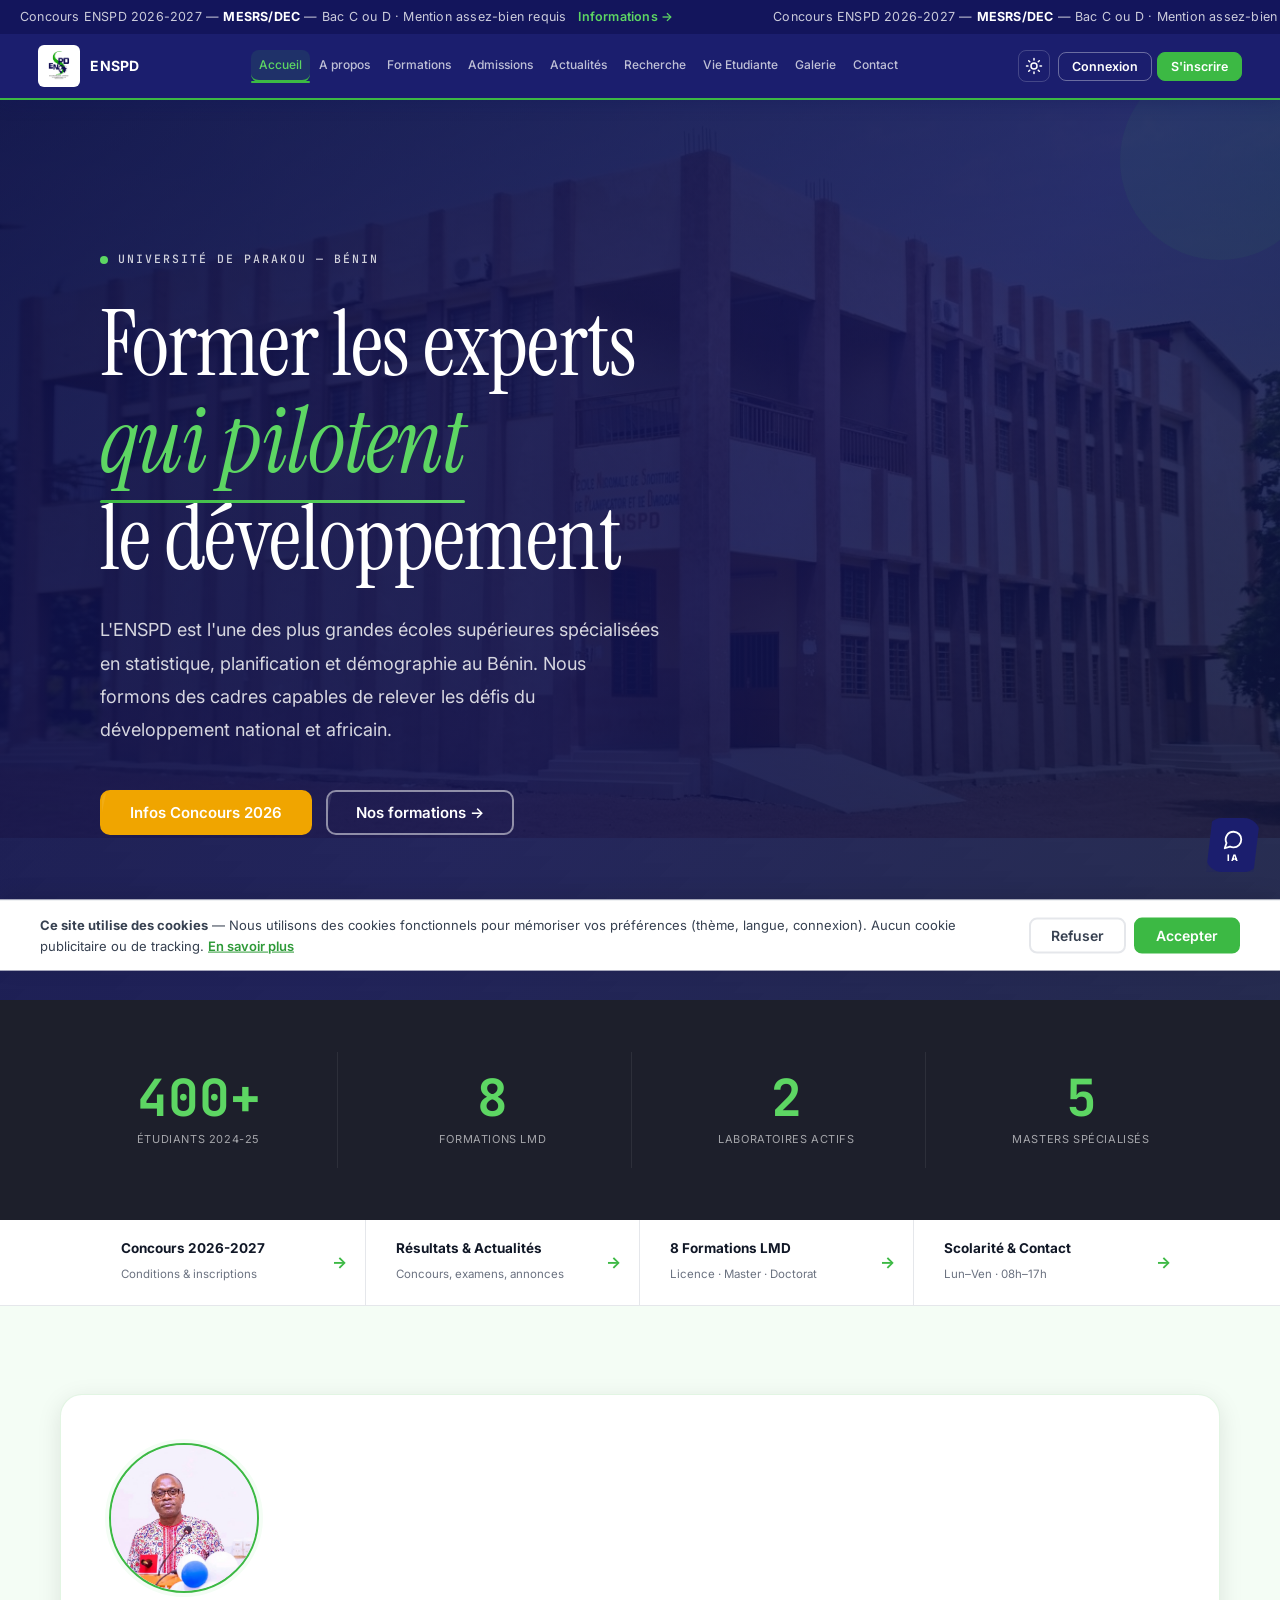
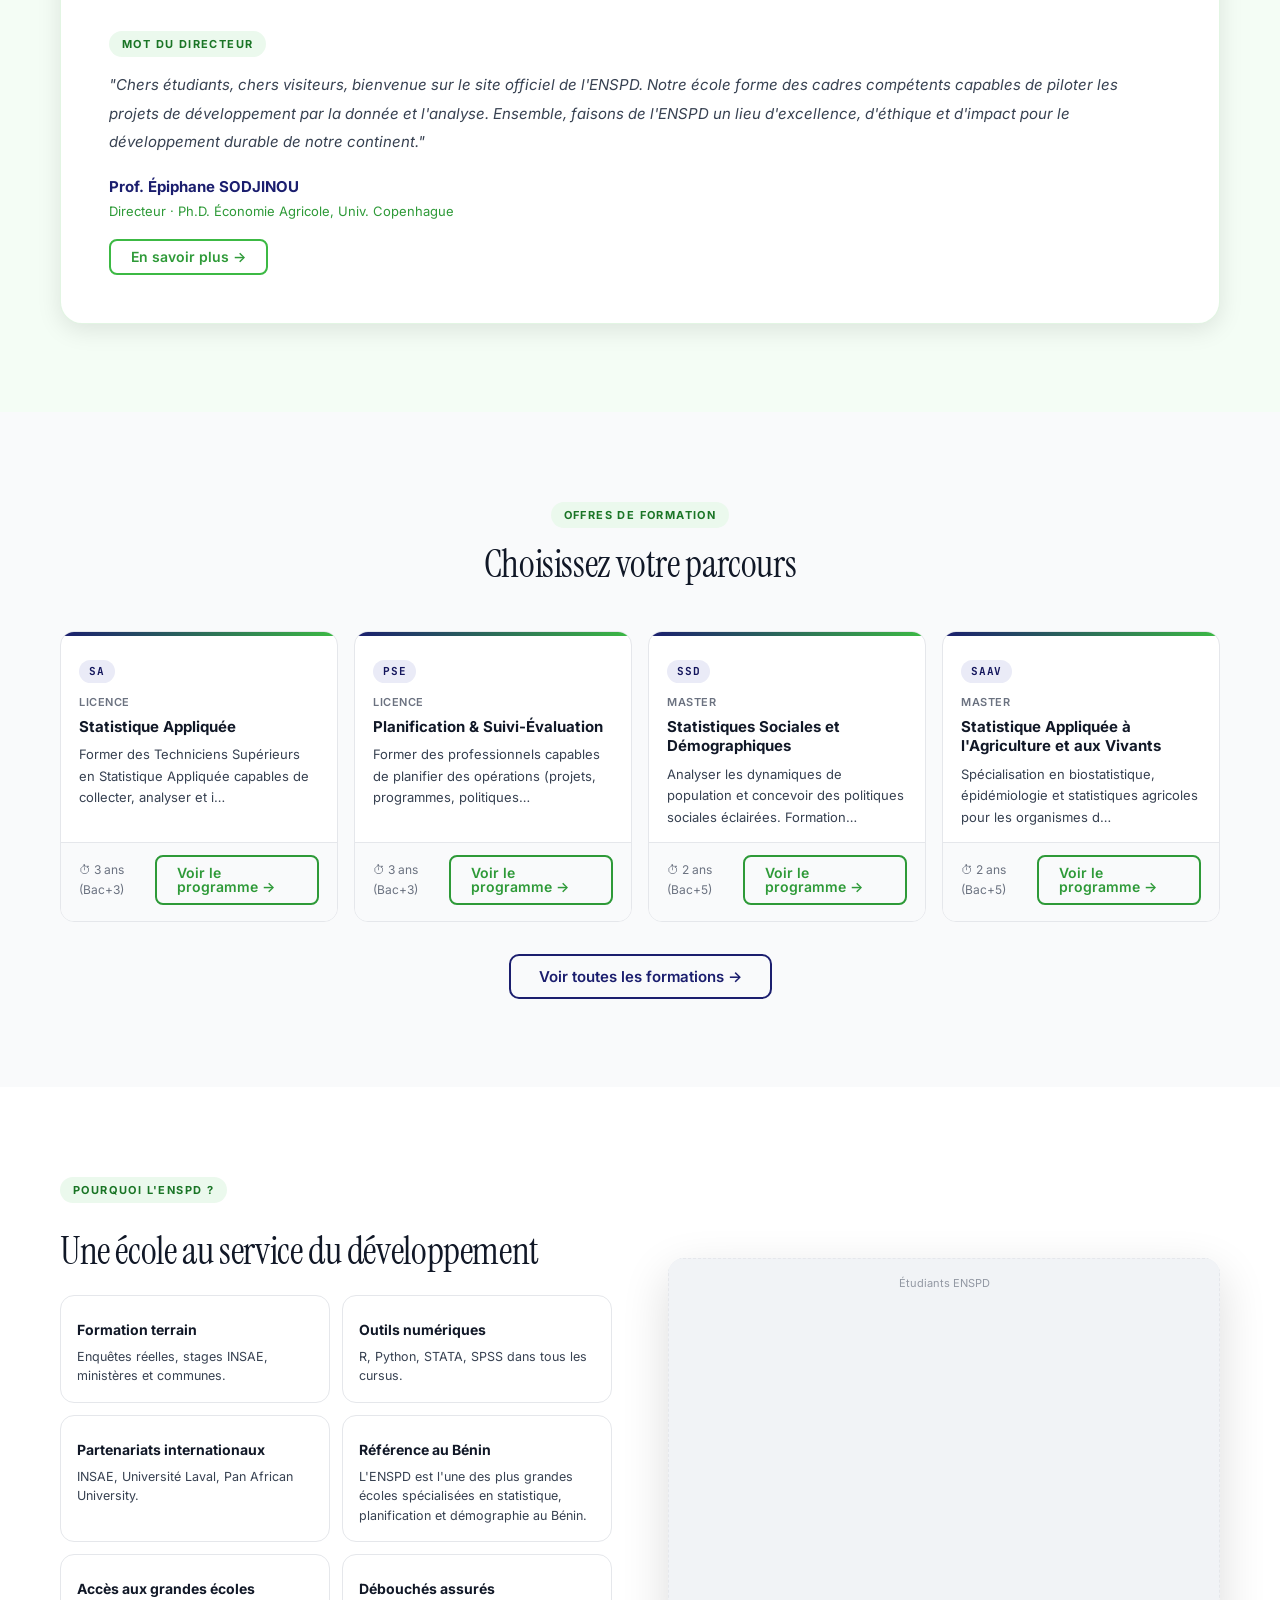
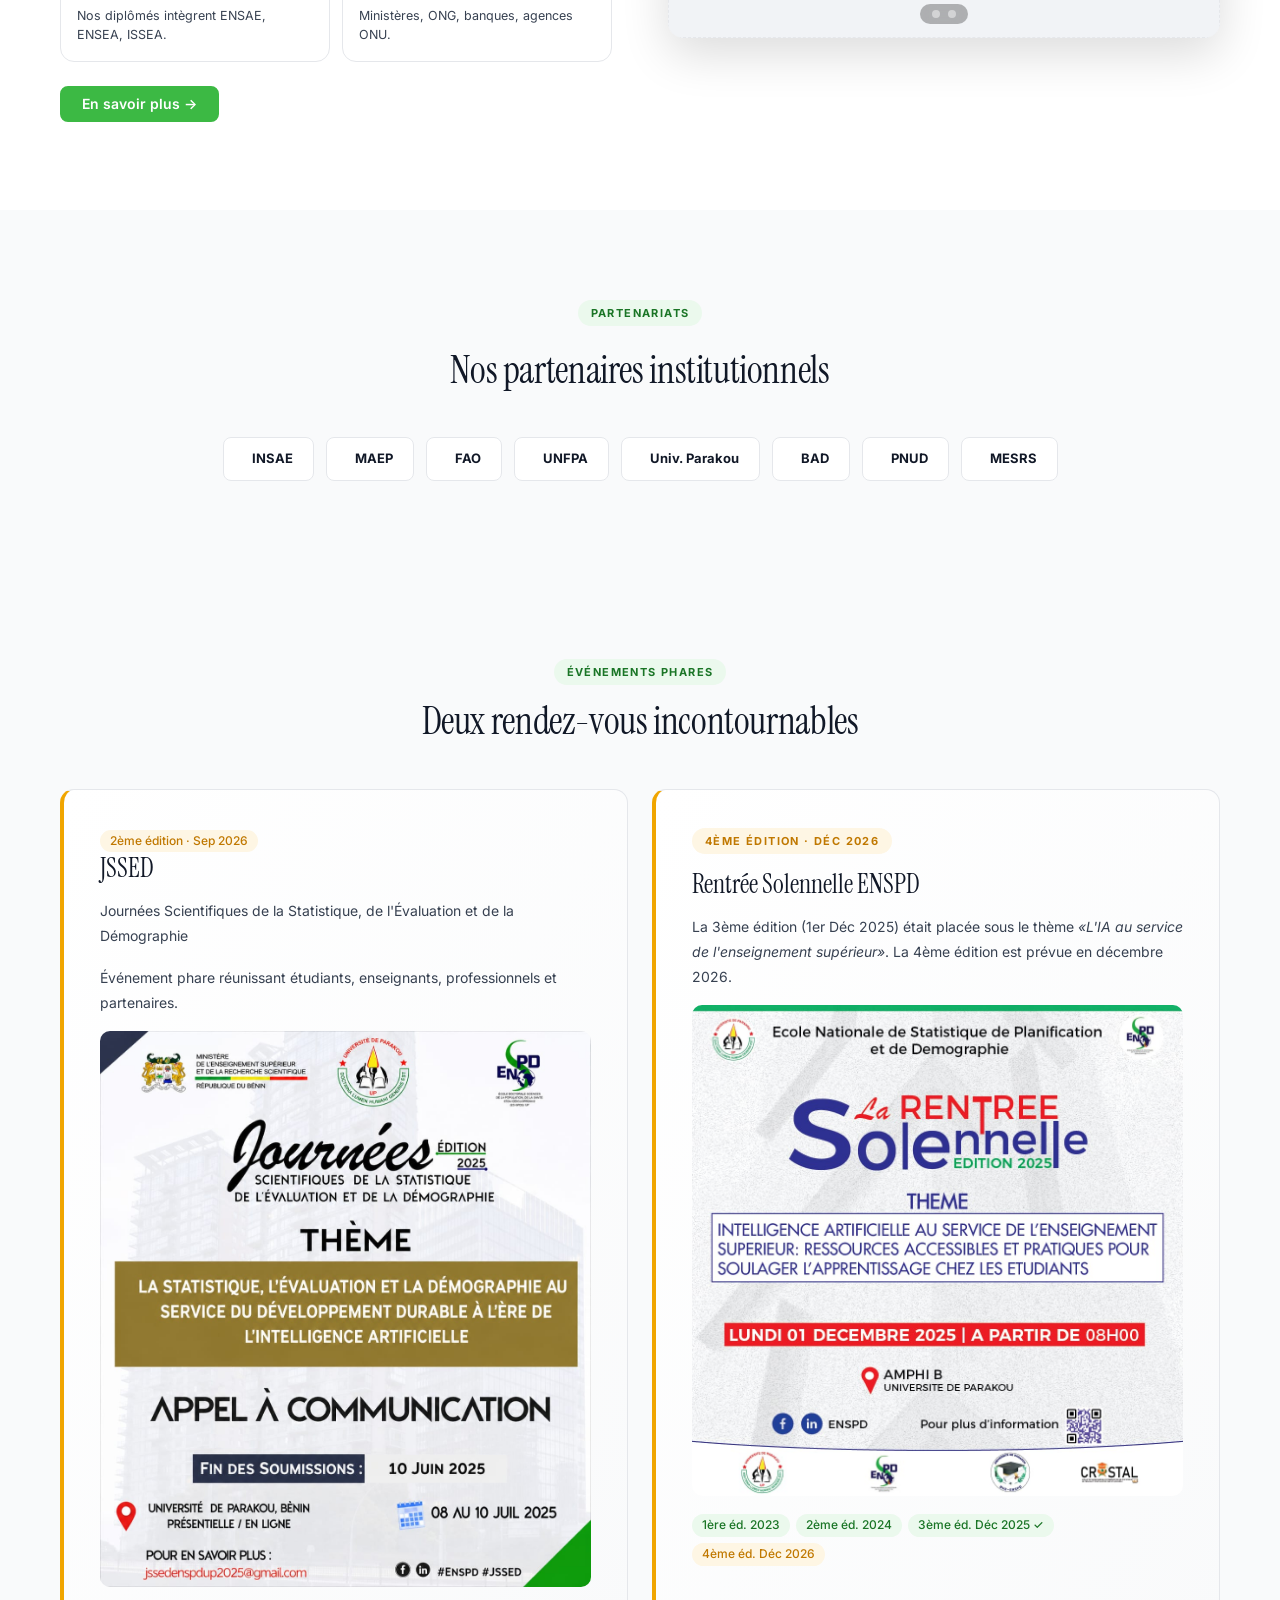
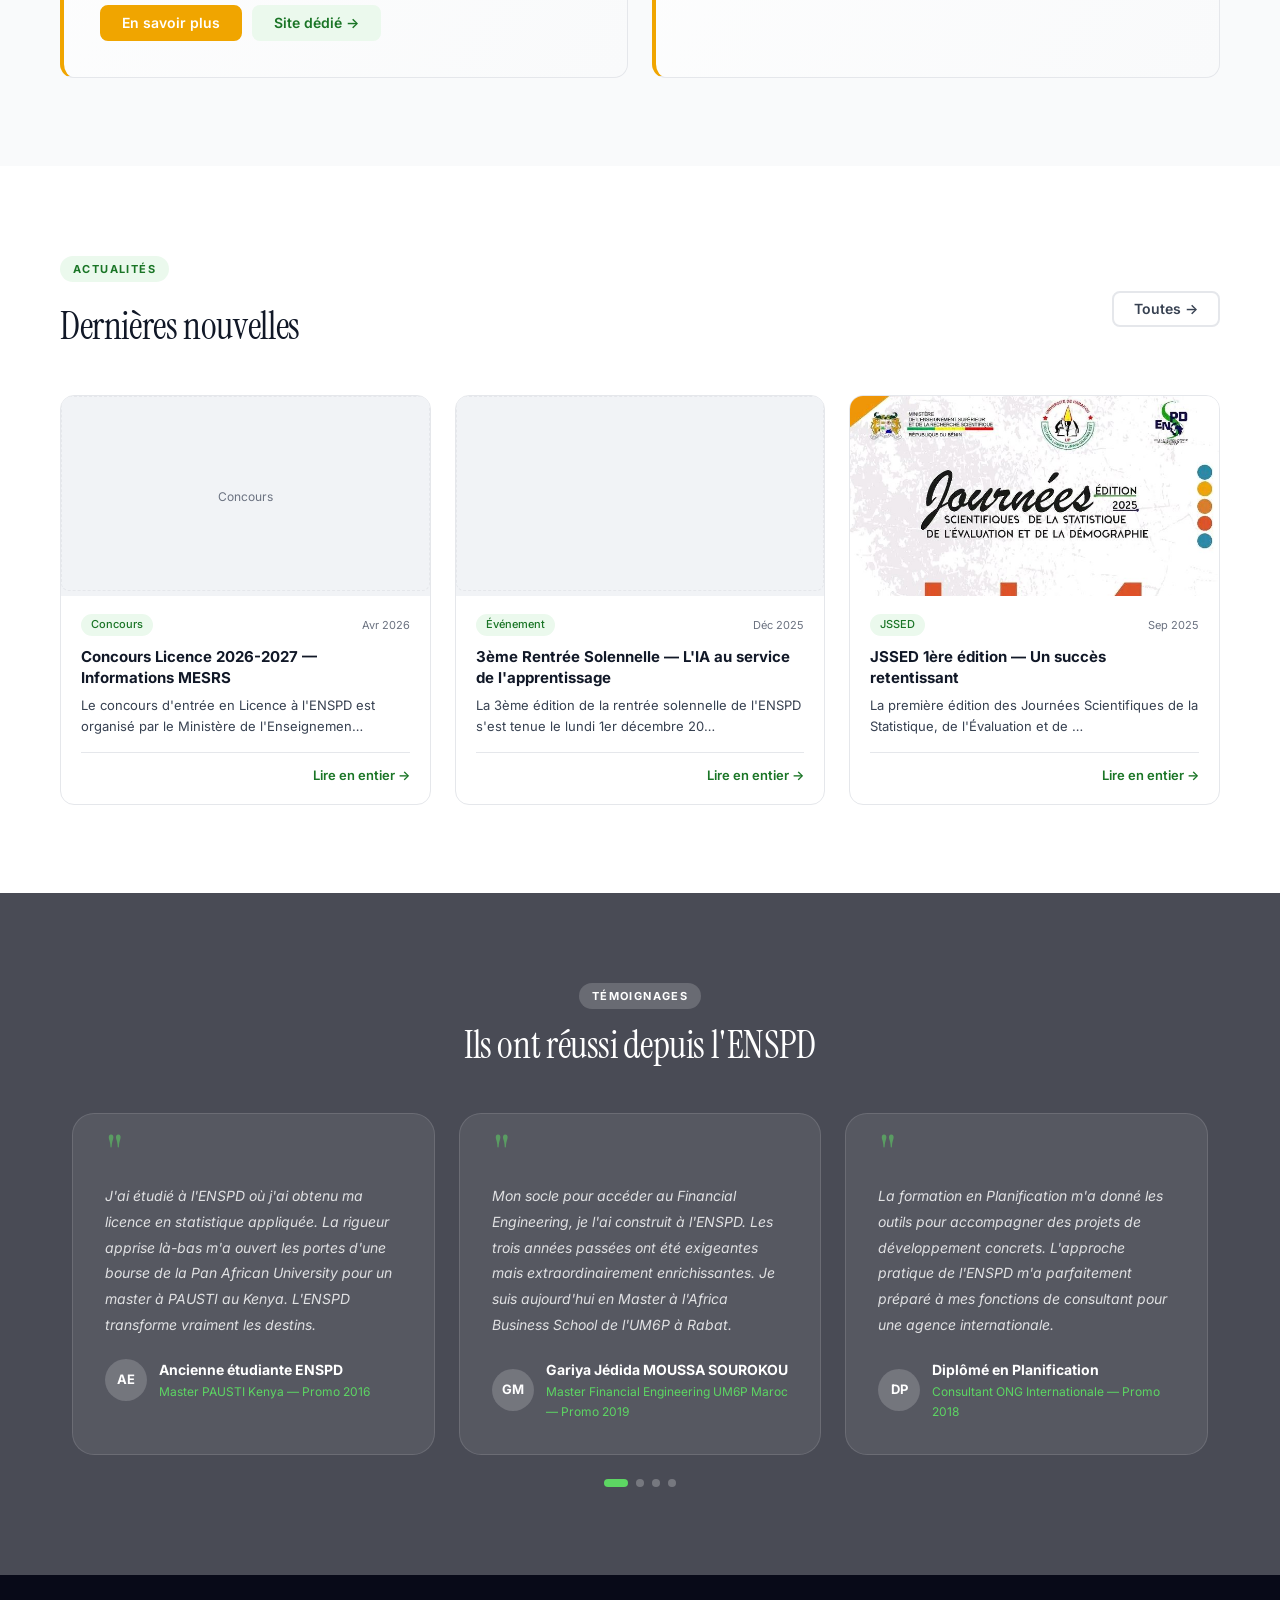
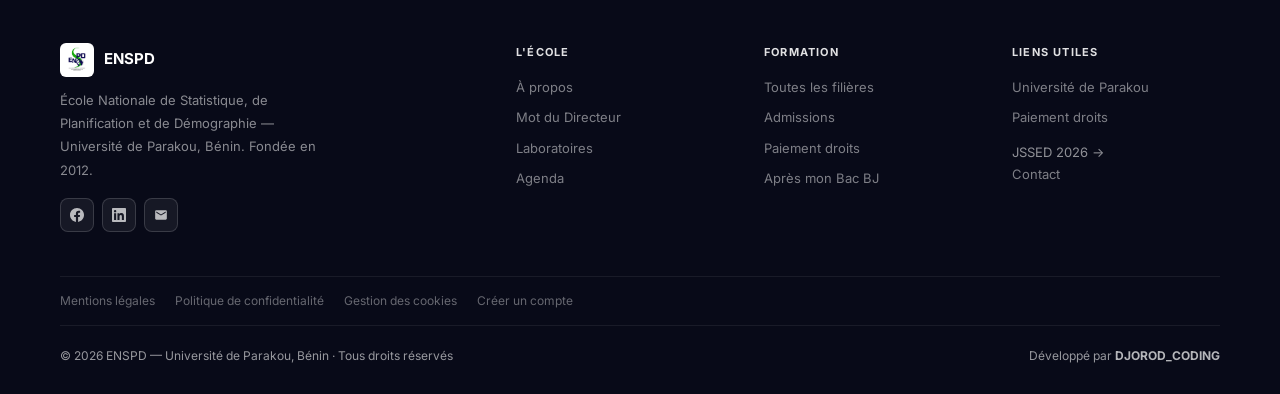
==== commit 953f607c: "Fix chatbot CORS (proxy server.py), galerie onglet complet, animations professionnelles v2" ====
--- a/index.html
+++ b/index.html
@@ -70,6 +70,7 @@
     <a href="#" data-p="actualites" data-i18n="nav_news" role="menuitem">Actualités</a>
     <a href="#" data-p="recherche" data-i18n="nav_research" role="menuitem">Recherche</a>
     <a href="#" data-p="evenements" data-i18n="nav_events" role="menuitem">Vie Etudiante</a>
+    <a href="#" data-p="galerie" data-i18n="nav_gallery" role="menuitem">Galerie</a>
     <a href="#" data-p="contact" data-i18n="nav_contact" role="menuitem">Contact</a>
     <div id="nav-mobile-auth" class="nav-mobile-auth"></div>
     <a href="#" data-p="admin" id="nav-admin-link" hidden>Admin</a>
@@ -596,6 +597,25 @@
           </ul>
         </article>
       </div>
+    </div>
+  </section>
+</div>
+
+<!-- ================================================================
+     GALERIE
+================================================================ -->
+<div class="page" id="p-galerie">
+  <div class="pg-hero pg-hero-gal">
+    <div class="wi wrap">
+      <div class="bc"><span>Accueil</span> / <span>Galerie</span></div>
+      <h1>Galerie Photos</h1>
+      <p>Les moments de vie à l'ENSPD — campus, formations, événements &amp; célébrations</p>
+    </div>
+  </div>
+  <section class="sec bg-bg">
+    <div class="wrap">
+      <div id="gal-cats" class="gal-cats gal-cats-v2"></div>
+      <div id="gal-grid" class="gal-grid gal-grid-v2"></div>
     </div>
   </section>
 </div>
--- a/shared.css
+++ b/shared.css
@@ -1819,15 +1819,17 @@
 /* ━━━━━━━━━━━━━━━━━━━━━━━━━━━━━━━━━━━━━━━━━━━━━━━━━━━━━━━━━━━━━━━━━━━━━━━━
    35. ANIMATIONS
    ━━━━━━━━━━━━━━━━━━━━━━━━━━━━━━━━━━━━━━━━━━━━━━━━━━━━━━━━━━━━━━━━━━━━━━━━ */
-.anim    { opacity:0; transform:translateY(24px); transition:opacity .55s ease,transform .55s ease; }
-.anim.al { transform:translateX(-24px); }
-.anim.ar { transform:translateX(24px); }
+/* Entrée principale — décalage plus généreux + spring */
+.anim    { opacity:0; transform:translateY(36px); transition:opacity .65s cubic-bezier(.4,0,.2,1), transform .7s cubic-bezier(.34,1.26,.64,1); }
+.anim.al { transform:translateX(-40px); }
+.anim.ar { transform:translateX(40px); }
+.anim.au { transform:translateY(-36px); }
 .anim.vis { opacity:1; transform:none; }
 .d1  { transition-delay:.08s; }
-.d2  { transition-delay:.18s; }
-.d3  { transition-delay:.28s; }
-.d4  { transition-delay:.38s; }
-.d5  { transition-delay:.48s; }
+.d2  { transition-delay:.17s; }
+.d3  { transition-delay:.27s; }
+.d4  { transition-delay:.37s; }
+.d5  { transition-delay:.47s; }
 
 @media (prefers-reduced-motion: reduce) {
   .anim,.anim.al,.anim.ar { transition:none; }
@@ -2678,16 +2680,7 @@
 .vie-soon { font-size:12.5px; color:var(--txt3); font-style:italic; margin-top:auto; }
 @media (max-width:760px){ .vie-grid { grid-template-columns:1fr; } }
 
-/* Chat flottant — placeholder « bientôt disponible » (sobre, sans sticker) */
-.chat-fab { position:fixed; right:20px; bottom:80px; z-index:60; display:inline-flex; align-items:center; gap:8px;
-  height:46px; padding:0 16px 0 13px; border-radius:100px; background:var(--mn); color:#fff;
-  box-shadow:var(--sh); transition:background var(--e),transform var(--e); }
-.chat-fab:hover { background:var(--mn-d); transform:translateY(-2px); }
-.chat-fab svg { width:20px; height:20px; }
-.chat-fab-soon { font-size:11px; font-weight:700; letter-spacing:.04em; background:var(--vt); color:#06210a;
-  padding:2px 8px; border-radius:100px; }
-[data-theme="dark"] .chat-fab { background:var(--mn); }
-[data-theme="dark"] .chat-fab-soon { background:var(--vt-m); color:#06210a; }
+/* Chat FAB — voir section 41 (Chatbot IA ENSPD) pour la définition complète */
 
 /* Polissage mode sombre : scrollbar/sélection moins « vert sur noir » agressif */
 [data-theme="dark"] ::-webkit-scrollbar-thumb { background:var(--brd2); }
@@ -2979,22 +2972,8 @@
     transform: none;
   }
 
-  /* Chat FAB — smaller, tighter */
-  .chat-fab {
-    height: 38px;
-    padding: 0 12px 0 10px;
-    gap: 6px;
-    bottom: 60px;
-    border-radius: 100px;
-    overflow: hidden;
-  }
-  .chat-fab svg {
-    width: 18px;
-    height: 18px;
-  }
-  .chat-fab-soon {
-    font-size: 11px;
-  }
+  /* Chat FAB responsive — voir section 41 */
+  .chat-fab { width:48px; height:48px; }
 }
 
 @media (max-width: 480px) {
@@ -3017,19 +2996,7 @@
     bottom: 14px;
     font-size: 14px;
   }
-  .chat-fab {
-    height: 34px;
-    padding: 0 10px 0 8px;
-    gap: 4px;
-    bottom: 52px;
-  }
-  .chat-fab svg {
-    width: 16px;
-    height: 16px;
-  }
-  .chat-fab-soon {
-    font-size: 10px;
-  }
+  .chat-fab { width:44px; height:44px; }
 }
 
 /* ━━━━━━━━━━━━━━━━━━━━━━━━━━━━━━━━━━━━━━━━━━━━━━━━━━━━━━━━━━━━━━━━━━━━━━━━
@@ -3201,16 +3168,17 @@
 }
 .btn:active::after { opacity:1; transition:none; }
 
-/* Amélioration transitions cartes */
-.card {
-  transition:transform .28s cubic-bezier(.34,1.2,.64,1),box-shadow .28s ease !important;
-}
-.card:hover { transform:translateY(-6px) !important; }
+/* Amélioration transitions cartes — via classe utilitaire uniquement */
+.card-smooth { transition:transform .28s cubic-bezier(.34,1.2,.64,1),box-shadow .28s ease; }
+.card-smooth:hover { transform:translateY(-5px); }
 
 /* Transitions de pages (fade entre sections) */
-.page { transition:opacity .18s ease; }
-.page:not(.act) { opacity:0; pointer-events:none; }
-.page.act { opacity:1; pointer-events:all; }
+/* Page transition — animation at entry (display:none→block ne se transitionne pas) */
+.page.act { animation: pgIn .38s cubic-bezier(.4,0,.2,1) both; }
+@keyframes pgIn {
+  from { opacity:0; transform:translateY(18px); }
+  to   { opacity:1; transform:none; }
+}
 
 /* Ligne de chargement animée sous la navbar */
 @keyframes navline {
@@ -3257,3 +3225,206 @@
   .anim-float,.gradient-txt { animation:none; }
   .nav-loading::after { animation:none; }
 }
+
+/* ━━━━━━━━━━━━━━━━━━━━━━━━━━━━━━━━━━━━━━━━━━━━━━━━━━━━━━━━━━━━━━━━━━━━━━━━
+   43. ANIMATIONS PROFESSIONNELLES v2 — galerie, stats, nav, micro-interactions
+   ━━━━━━━━━━━━━━━━━━━━━━━━━━━━━━━━━━━━━━━━━━━━━━━━━━━━━━━━━━━━━━━━━━━━━━━━ */
+
+/* ── Stats band — apparition en pop ─────────────────── */
+.sbox { opacity:0; transform:translateY(22px) scale(.95);
+  transition:opacity .55s cubic-bezier(.4,0,.2,1),
+             transform .6s cubic-bezier(.34,1.3,.64,1); }
+.sbox-vis { opacity:1; transform:none; }
+
+/* ── Hero title — underline draw ─────────────────────── */
+.ht-accent { position:relative; display:inline; }
+.ht-accent::after {
+  content:''; position:absolute; left:0; bottom:-3px;
+  height:3px; width:0; border-radius:2px;
+  background:linear-gradient(90deg,var(--vt),var(--vt-m));
+  transition:width 1.1s cubic-bezier(.34,1.1,.64,1) .5s;
+}
+.anim.vis ~ .anim.vis .ht-accent::after,
+.hero-title.anim.vis .ht-accent::after { width:100%; }
+
+/* ── Navigation active pill animation ────────────────── */
+.nav-links a { position:relative; transition:color var(--e); }
+.nav-links a::after {
+  content:''; position:absolute; bottom:-3px; left:50%; right:50%;
+  height:2px; border-radius:2px;
+  background:var(--vt);
+  transition:left .28s cubic-bezier(.4,0,.2,1),
+             right .28s cubic-bezier(.4,0,.2,1);
+}
+.nav-links a.act::after,
+.nav-links a:hover::after { left:0; right:0; }
+
+/* ── Quick-action cards hover — lift + glow ──────────── */
+.qa-card {
+  transition: transform .3s cubic-bezier(.34,1.2,.64,1),
+              box-shadow .3s ease, background var(--e);
+}
+.qa-card:hover { transform:translateY(-5px); box-shadow:var(--sh-lg); }
+
+/* ── Fil-card (formations) hover ─────────────────────── */
+.fil-card {
+  transition: transform .32s cubic-bezier(.34,1.26,.64,1),
+              box-shadow .3s ease;
+}
+.fil-card:hover { transform:translateY(-7px); box-shadow:var(--sh-xl); }
+
+/* ── Hero CTA buttons entrance ───────────────────────── */
+.hero-ctas .btn { position:relative; overflow:hidden; }
+.hero-ctas .btn::before {
+  content:''; position:absolute; inset:0;
+  background:rgba(255,255,255,.08);
+  transform:translateX(-100%) skewX(-12deg);
+  transition:transform .4s ease;
+}
+.hero-ctas .btn:hover::before { transform:translateX(110%) skewX(-12deg); }
+
+/* ── Back-to-top button — bounce in ─────────────────── */
+#btt { transition:opacity .3s ease, transform .3s cubic-bezier(.34,1.4,.64,1); }
+#btt.on { animation:bttPop .4s cubic-bezier(.34,1.4,.64,1) both; }
+@keyframes bttPop {
+  from { opacity:0; transform:translateY(10px) scale(.7); }
+  to   { opacity:1; transform:none; }
+}
+
+/* ── Toast — slide + scale in ───────────────────────── */
+.toast { transform:translateX(110%) scale(.9); transition:transform .36s cubic-bezier(.34,1.2,.64,1),opacity .3s ease; }
+.toast.on { transform:none; }
+
+/* ── Modal — zoom in ─────────────────────────────────── */
+.modal-box { transition:transform .32s cubic-bezier(.34,1.15,.64,1), opacity .24s ease; }
+#modal:not(.on) .modal-box { transform:scale(.88) translateY(24px); opacity:0; }
+#modal.on .modal-box { transform:none; opacity:1; }
+
+/* ── Card hover standard ─────────────────────────────── */
+.card.cp {
+  transition:transform .3s cubic-bezier(.34,1.2,.64,1),
+             box-shadow .3s ease;
+}
+.card.cp:hover { transform:translateY(-6px); box-shadow:var(--sh-lg); }
+
+/* ── Vie étudiante cards ─────────────────────────────── */
+.vie-card {
+  transition:transform .32s cubic-bezier(.34,1.24,.64,1),
+             box-shadow .28s ease;
+}
+.vie-card:hover { transform:translateY(-8px); box-shadow:var(--sh-xl); }
+
+/* ── Actu-card hover ─────────────────────────────────── */
+.actu-card {
+  transition:transform .28s cubic-bezier(.34,1.2,.64,1),
+             box-shadow .28s ease;
+}
+.actu-card:hover { transform:translateY(-6px); box-shadow:var(--sh-lg); }
+
+/* ━━━━━━━━━━━━━━━━━━━━━━━━━━━━━━━━━━━━━━━━━━━━━━━━━━━━━━━━━━━━━━━━━━━━━━━━
+   44. GALERIE V2 — onglet complet, grille masonry améliorée
+   ━━━━━━━━━━━━━━━━━━━━━━━━━━━━━━━━━━━━━━━━━━━━━━━━━━━━━━━━━━━━━━━━━━━━━━━━ */
+.pg-hero-gal {
+  background: linear-gradient(135deg, var(--mn-d) 0%, var(--mn) 60%, #1a3a5c 100%);
+}
+.pg-hero-gal h1 { font-size:clamp(2rem,5vw,3.2rem); }
+
+/* Filtres catégorie v2 — pill style */
+.gal-cats-v2 {
+  display:flex; flex-wrap:wrap; gap:8px;
+  margin-bottom:28px; justify-content:center;
+}
+.gal-cats-v2 .gal-cat-btn {
+  padding:8px 20px; border-radius:100px; font-size:13px; font-weight:600;
+  border:2px solid var(--brd); background:var(--wh); color:var(--txt);
+  cursor:pointer; transition:all .25s cubic-bezier(.4,0,.2,1);
+  letter-spacing:.02em;
+}
+.gal-cats-v2 .gal-cat-btn:hover {
+  border-color:var(--vt); color:var(--vt); transform:translateY(-2px);
+}
+.gal-cats-v2 .gal-cat-btn.on {
+  background:var(--vt); border-color:var(--vt); color:#fff;
+  box-shadow:0 4px 14px rgba(60,185,68,.35);
+  transform:translateY(-2px);
+}
+[data-theme="dark"] .gal-cats-v2 .gal-cat-btn { background:var(--bg2); }
+
+/* Grille v2 — colonnes auto-fill */
+.gal-grid-v2 {
+  display:grid;
+  grid-template-columns:repeat(auto-fill,minmax(240px,1fr));
+  gap:14px;
+}
+
+/* Item galerie v2 — card shadow + hover spectacular */
+.gal-grid-v2 .gal-item {
+  border-radius:14px; overflow:hidden;
+  aspect-ratio:4/3;
+  box-shadow:var(--sh);
+  cursor:pointer;
+  transform:translateY(0) scale(1);
+  transition:transform .36s cubic-bezier(.34,1.3,.64,1),
+             box-shadow .3s ease;
+  /* Entrée staggerée */
+  opacity:0; animation:galIn .45s cubic-bezier(.34,1.1,.64,1) both;
+}
+.gal-grid-v2 .gal-item:hover {
+  transform:translateY(-8px) scale(1.02);
+  box-shadow:var(--sh-xl);
+}
+.gal-grid-v2 .gal-item:nth-child(1)  { animation-delay:.04s; }
+.gal-grid-v2 .gal-item:nth-child(2)  { animation-delay:.08s; }
+.gal-grid-v2 .gal-item:nth-child(3)  { animation-delay:.12s; }
+.gal-grid-v2 .gal-item:nth-child(4)  { animation-delay:.16s; }
+.gal-grid-v2 .gal-item:nth-child(5)  { animation-delay:.20s; }
+.gal-grid-v2 .gal-item:nth-child(6)  { animation-delay:.24s; }
+.gal-grid-v2 .gal-item:nth-child(7)  { animation-delay:.28s; }
+.gal-grid-v2 .gal-item:nth-child(8)  { animation-delay:.32s; }
+.gal-grid-v2 .gal-item:nth-child(9)  { animation-delay:.36s; }
+.gal-grid-v2 .gal-item:nth-child(n+10) { animation-delay:.40s; }
+@keyframes galIn {
+  from { opacity:0; transform:translateY(28px) scale(.93); }
+  to   { opacity:1; transform:none; }
+}
+/* Premier item — grand format */
+.gal-grid-v2 .gal-item:first-child {
+  grid-column:span 2; aspect-ratio:16/9;
+}
+@media (max-width:600px) {
+  .gal-grid-v2 { grid-template-columns:1fr 1fr; gap:8px; }
+  .gal-grid-v2 .gal-item:first-child { grid-column:span 2; aspect-ratio:4/3; }
+}
+@media (max-width:400px) {
+  .gal-grid-v2 { grid-template-columns:1fr; }
+  .gal-grid-v2 .gal-item:first-child { grid-column:span 1; }
+}
+
+/* Overlay image v2 */
+.gal-grid-v2 .gal-ov {
+  padding:14px 12px 10px; border-radius:0 0 14px 14px;
+  background:linear-gradient(to top,rgba(0,0,0,.72) 0%,transparent 100%);
+}
+
+/* ── Lightbox amélioré ───────────────────────────────── */
+.lightbox { transition:opacity .25s ease; }
+.lightbox:not(.on) { pointer-events:none; opacity:0; }
+.lightbox.on { opacity:1; }
+#lb-img { transition:opacity .2s ease, transform .28s cubic-bezier(.4,0,.2,1); }
+
+/* ── Scrollbar styling ───────────────────────────────── */
+::-webkit-scrollbar { width:5px; height:5px; }
+::-webkit-scrollbar-track { background:transparent; }
+::-webkit-scrollbar-thumb { background:var(--brd2); border-radius:10px; }
+::-webkit-scrollbar-thumb:hover { background:var(--txt3); }
+
+/* ── Focus visible global ────────────────────────────── */
+:focus-visible { outline:2.5px solid var(--vt); outline-offset:3px; border-radius:5px; }
+
+/* ── prefers-reduced-motion : toutes les anim désactivées ── */
+@media (prefers-reduced-motion:reduce) {
+  .anim,.anim-s,.anim-blur,.sbox,
+  .qa-card,.fil-card,.card.cp,.vie-card,.actu-card { transition:none !important; animation:none !important; }
+  .page.act { animation:none; }
+  .hero-bg img { transform:none !important; }
+}
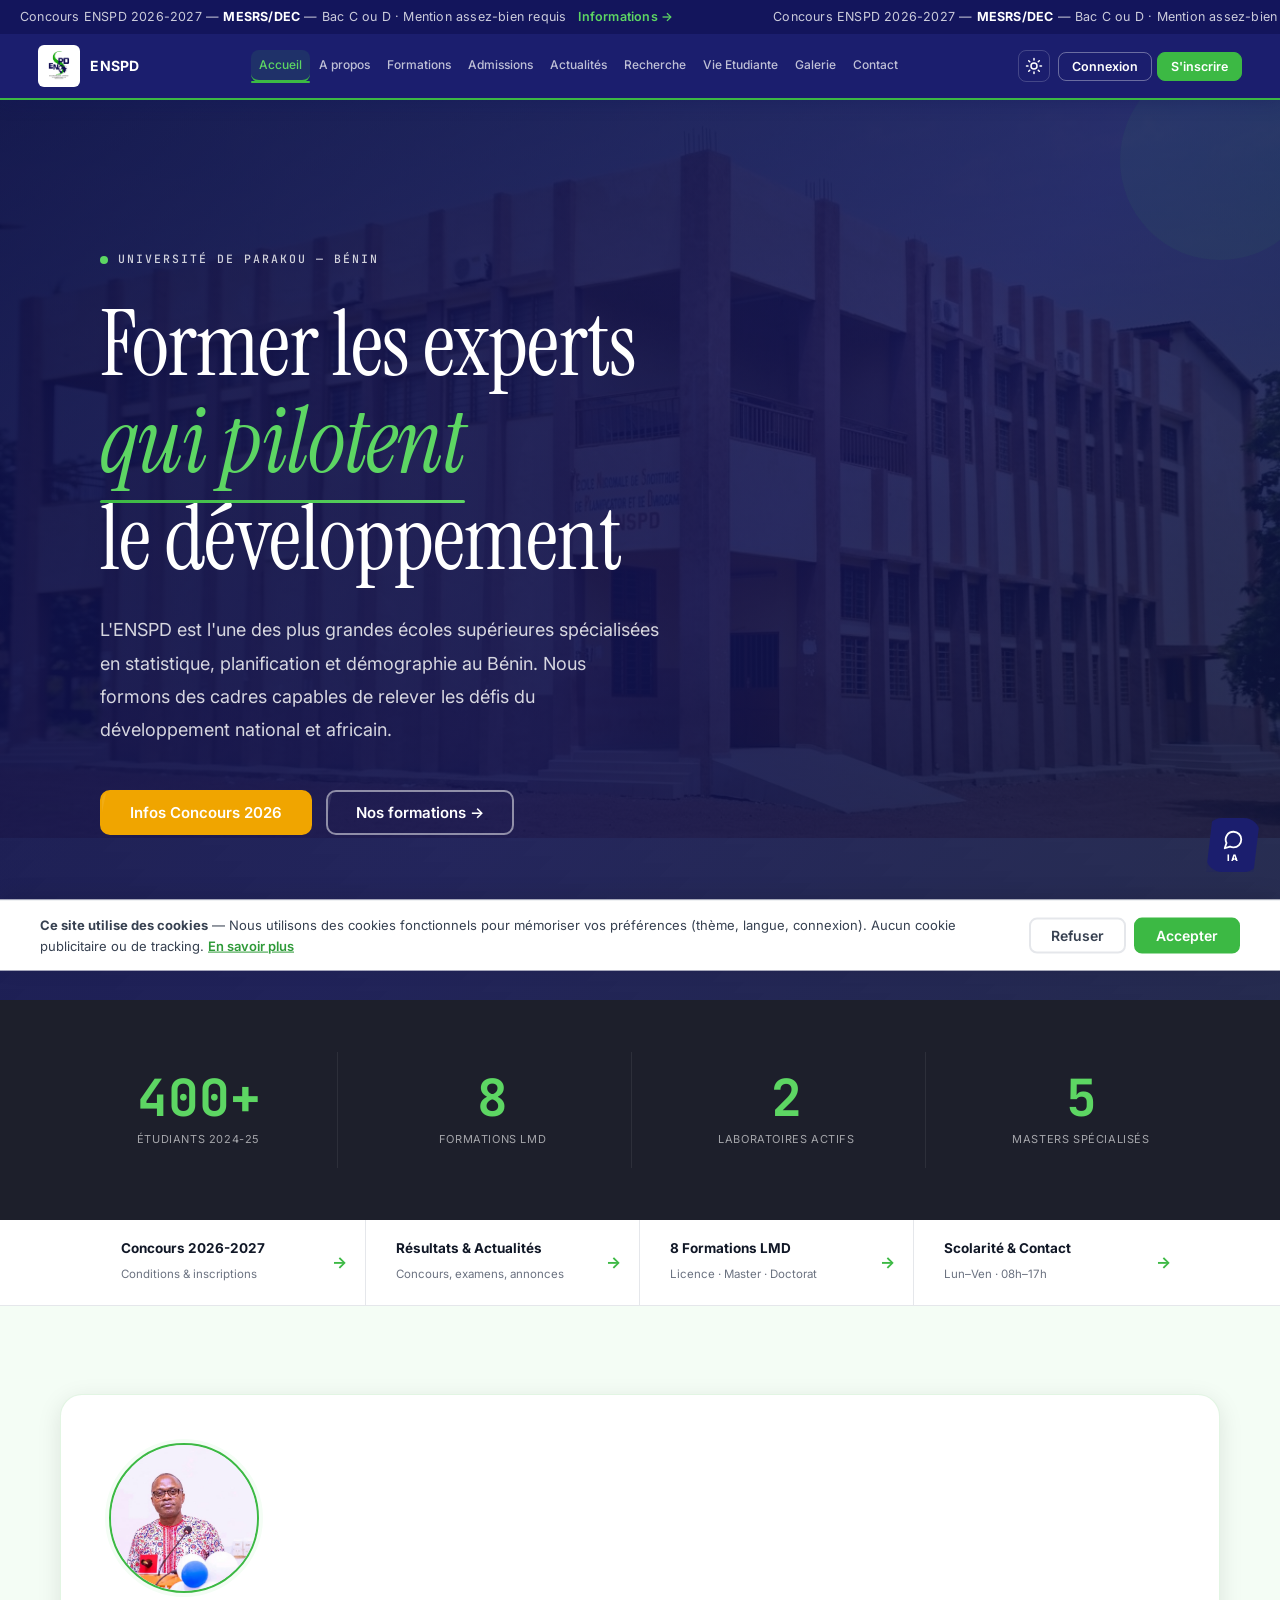
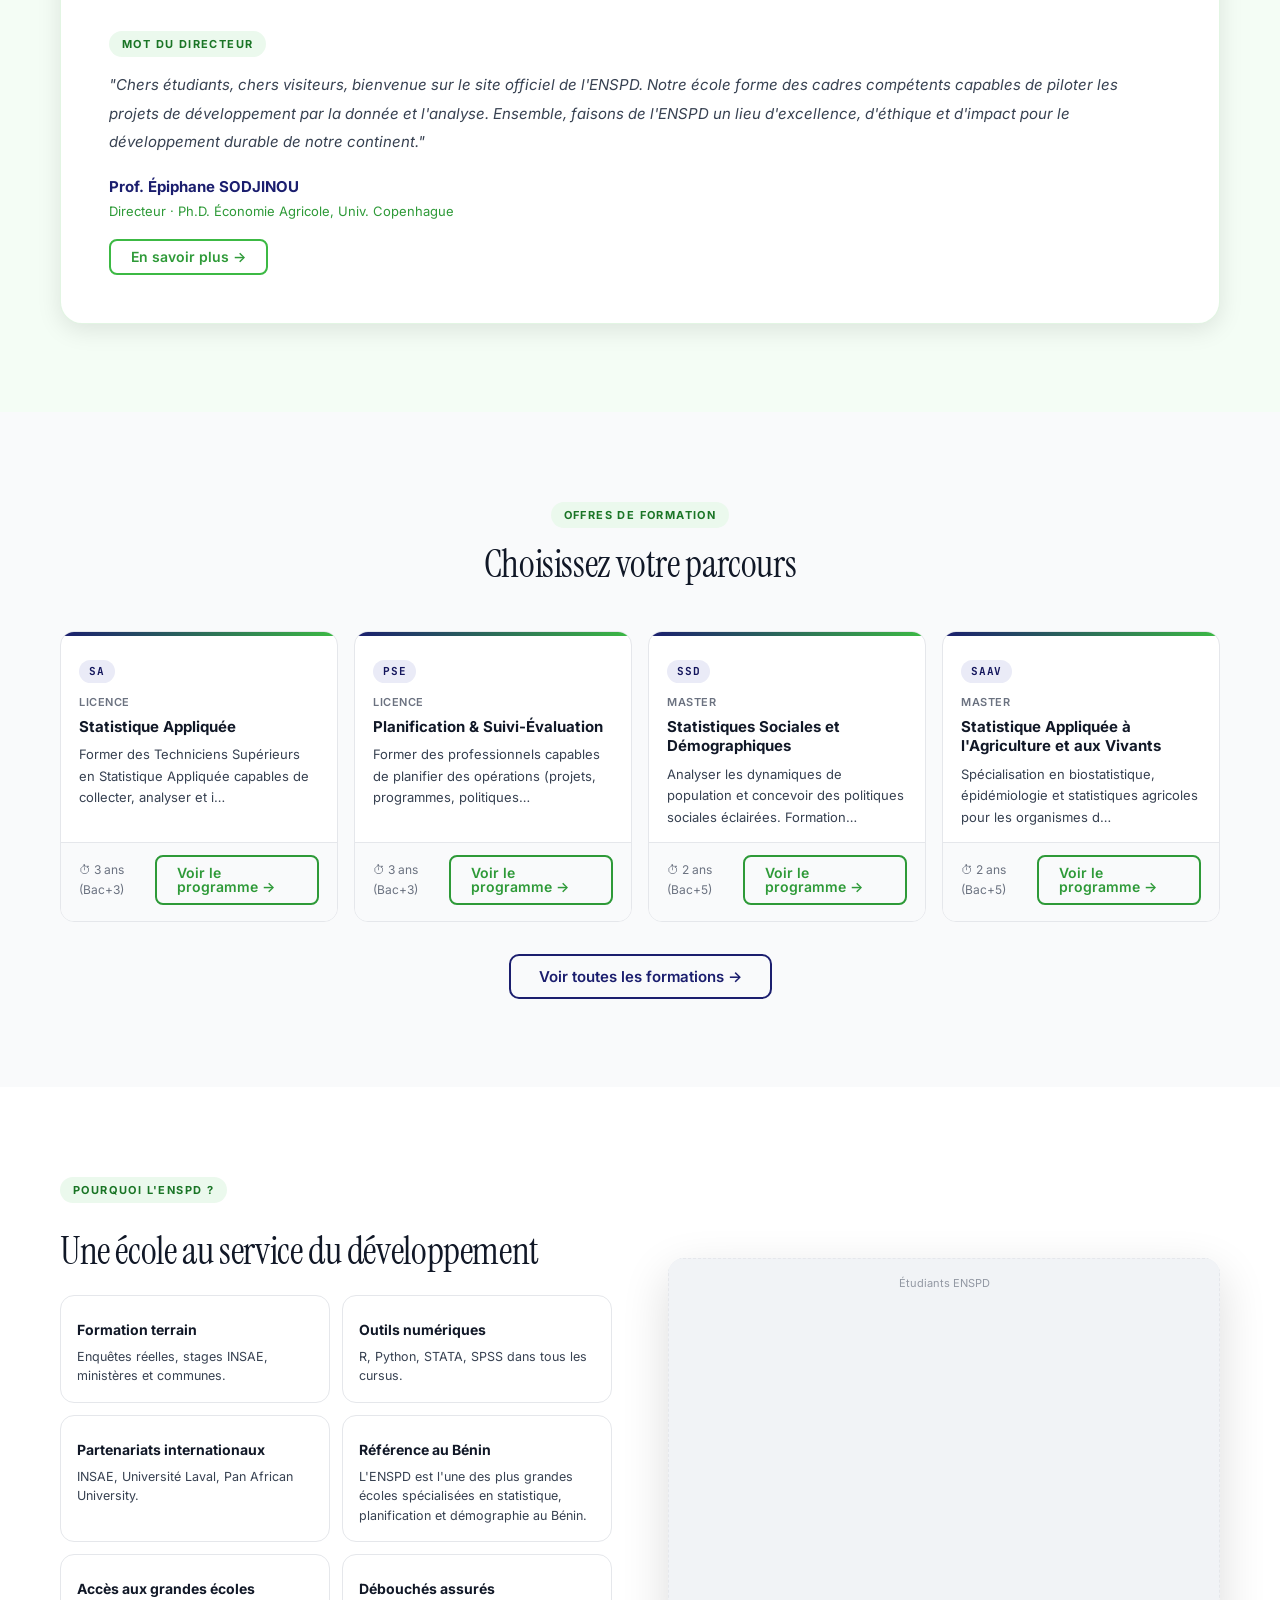
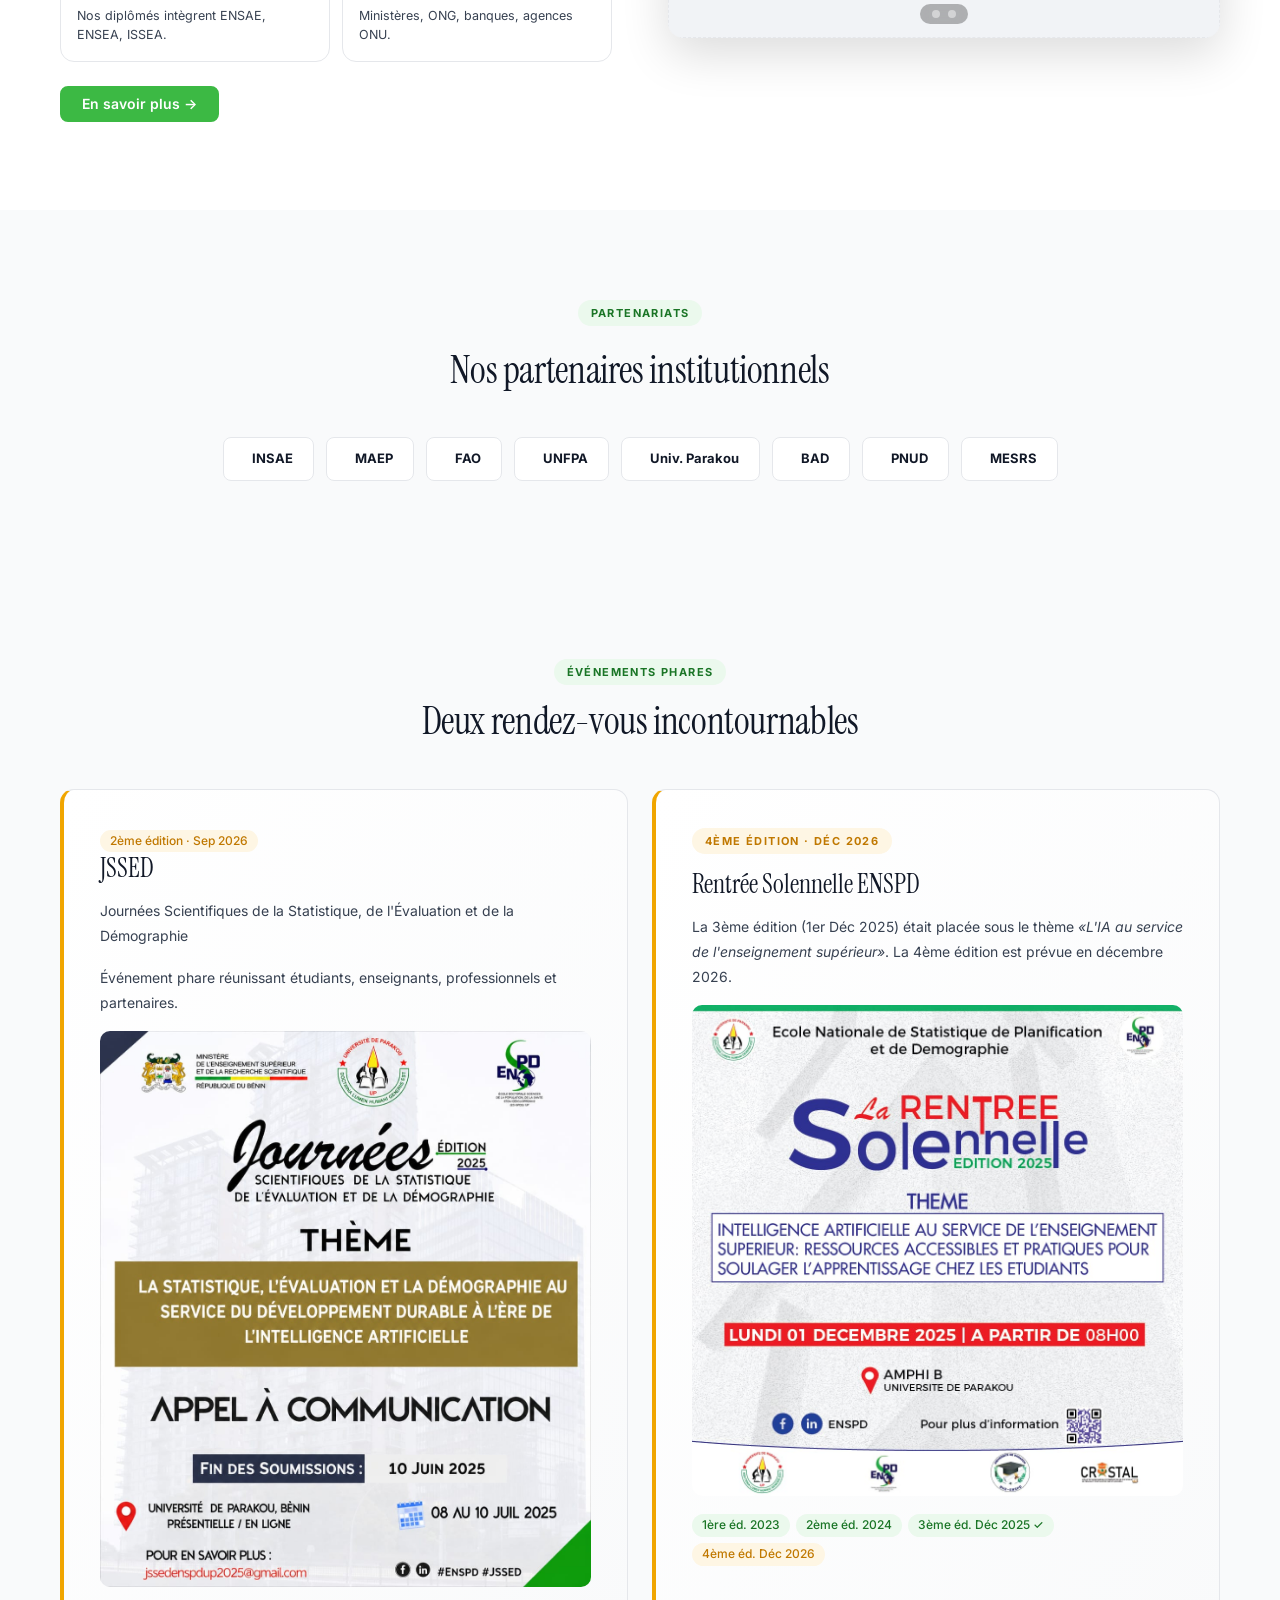
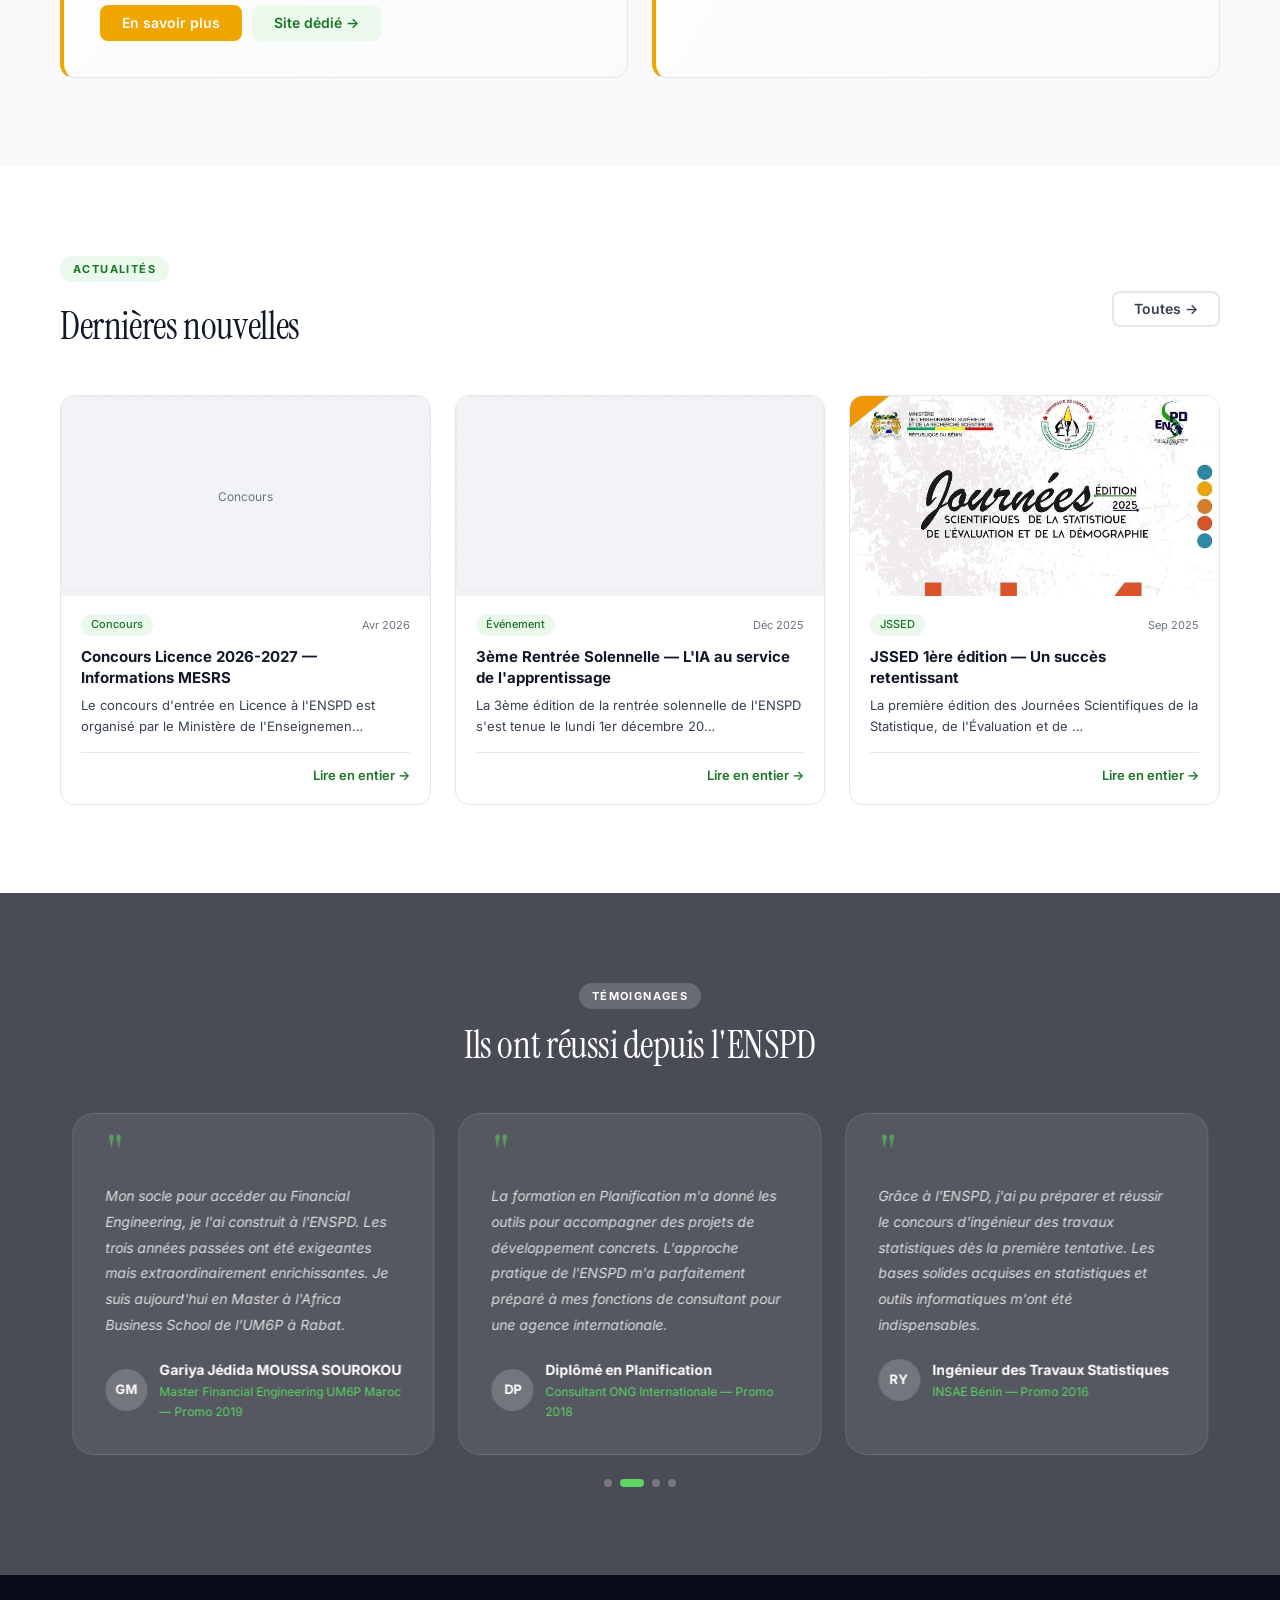
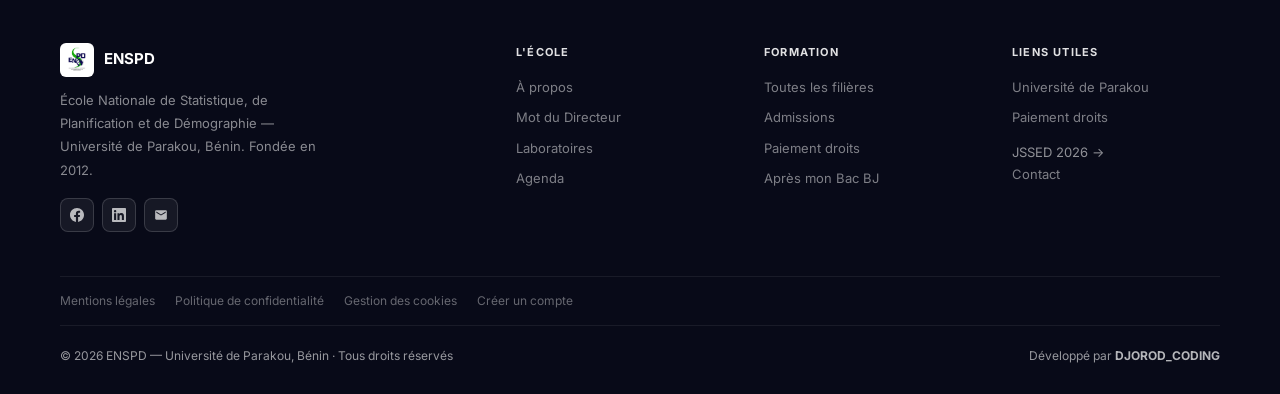
==== commit e34b168e: "Enhance website SEO with updated sitemap, robots.txt, and meta tags Updates sitemap.xml, robots.txt," ====
--- a/index.html
+++ b/index.html
@@ -10,9 +10,11 @@
 <meta name="theme-color" content="#1B1E6E">
 <meta name="author" content="ENSPD — Université de Parakou">
 <meta name="keywords" content="ENSPD, statistique, planification, démographie, Bénin, Université de Parakou, LMD, concours, master, licence">
+<link rel="canonical" href="https://jssed.enspd-up.bj/index.html">
 <!-- Open Graph -->
 <meta property="og:type" content="website">
 <meta property="og:site_name" content="ENSPD">
+<meta property="og:url" content="https://jssed.enspd-up.bj/index.html">
 <meta property="og:title" content="ENSPD — École Nationale de Statistique, de Planification et de Démographie">
 <meta property="og:description" content="Formations en Statistique, Planification et Démographie. Licences, Masters, Doctorat LMD. Université de Parakou, Bénin.">
 <meta property="og:image" content="assets/campus/batimentENSPD.jpeg">
--- a/shared.css
+++ b/shared.css
@@ -3405,6 +3405,29 @@
   padding:14px 12px 10px; border-radius:0 0 14px 14px;
   background:linear-gradient(to top,rgba(0,0,0,.72) 0%,transparent 100%);
 }
+.gal-grid-v2 .gal-item img {
+  transition:transform .5s cubic-bezier(.34,1.1,.64,1), filter .4s ease;
+  filter:saturate(.92);
+}
+.gal-grid-v2 .gal-item:hover img {
+  transform:scale(1.1);
+  filter:saturate(1.08);
+}
+.gal-grid-v2 .gal-ov {
+  transform:translateY(8px);
+  transition:opacity .32s ease, transform .32s cubic-bezier(.34,1.2,.64,1);
+}
+.gal-grid-v2 .gal-item:hover .gal-ov { transform:translateY(0); }
+.gal-grid-v2 .gal-item.reveal {
+  opacity:0; animation:none; transform:translateY(28px) scale(.94);
+}
+.gal-grid-v2 .gal-item.reveal.in {
+  animation:galIn .5s cubic-bezier(.34,1.1,.64,1) both;
+}
+@media (prefers-reduced-motion: reduce) {
+  .gal-grid-v2 .gal-item { animation:none !important; opacity:1 !important; transform:none !important; }
+  .gal-grid-v2 .gal-item img { transition:none !important; }
+}
 
 /* ── Lightbox amélioré ───────────────────────────────── */
 .lightbox { transition:opacity .25s ease; }
